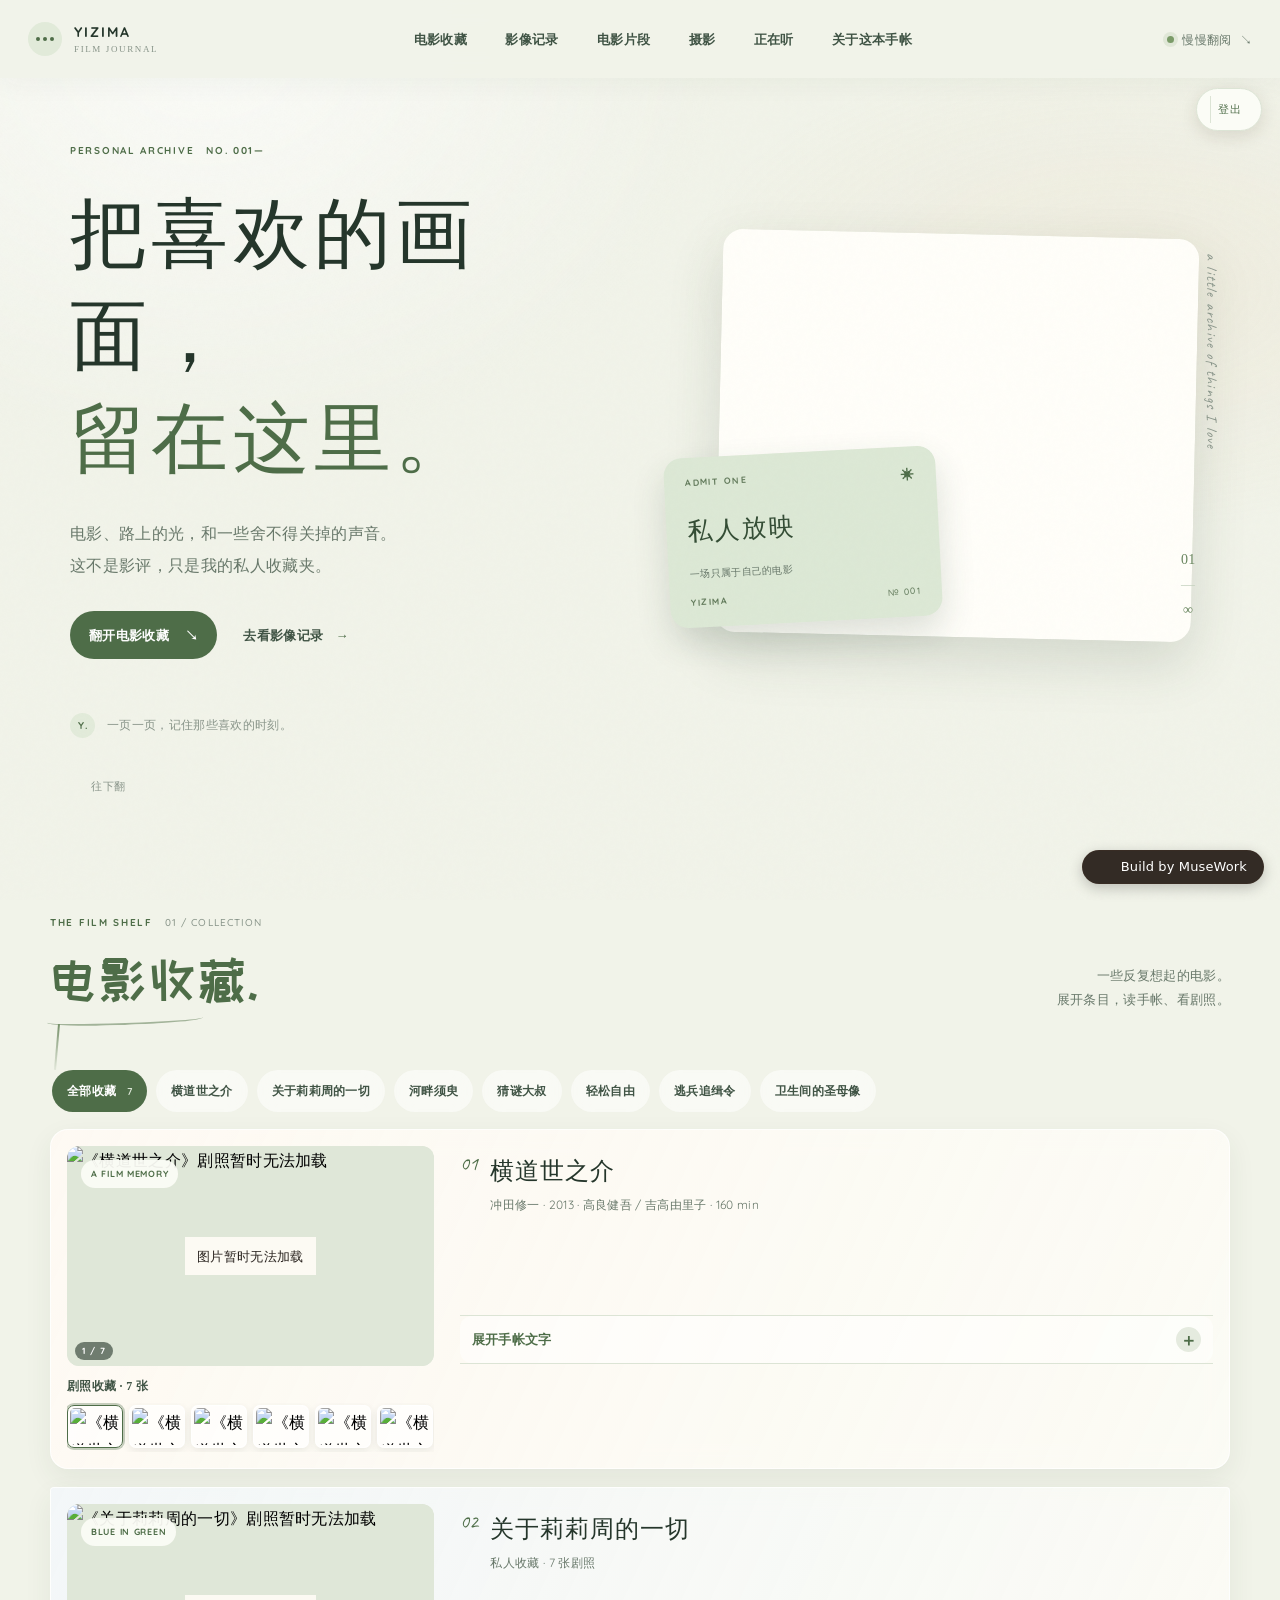
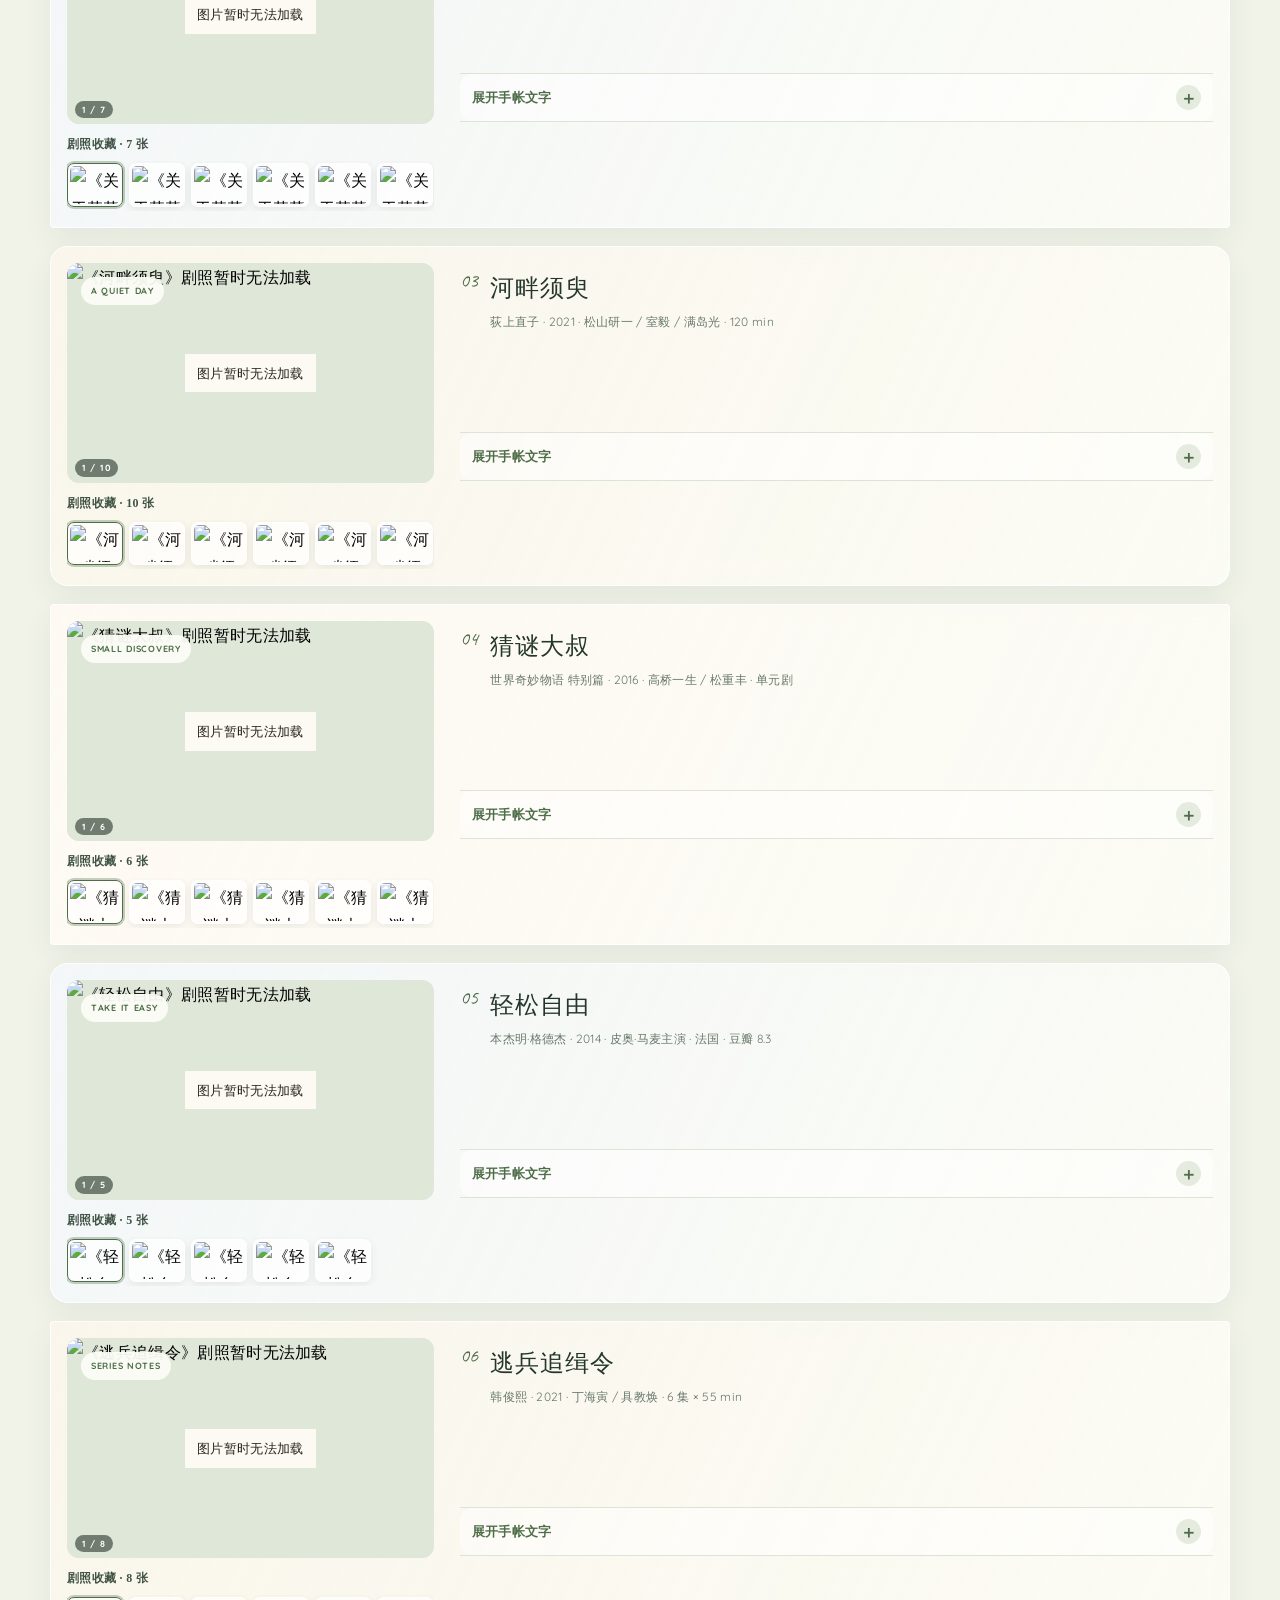
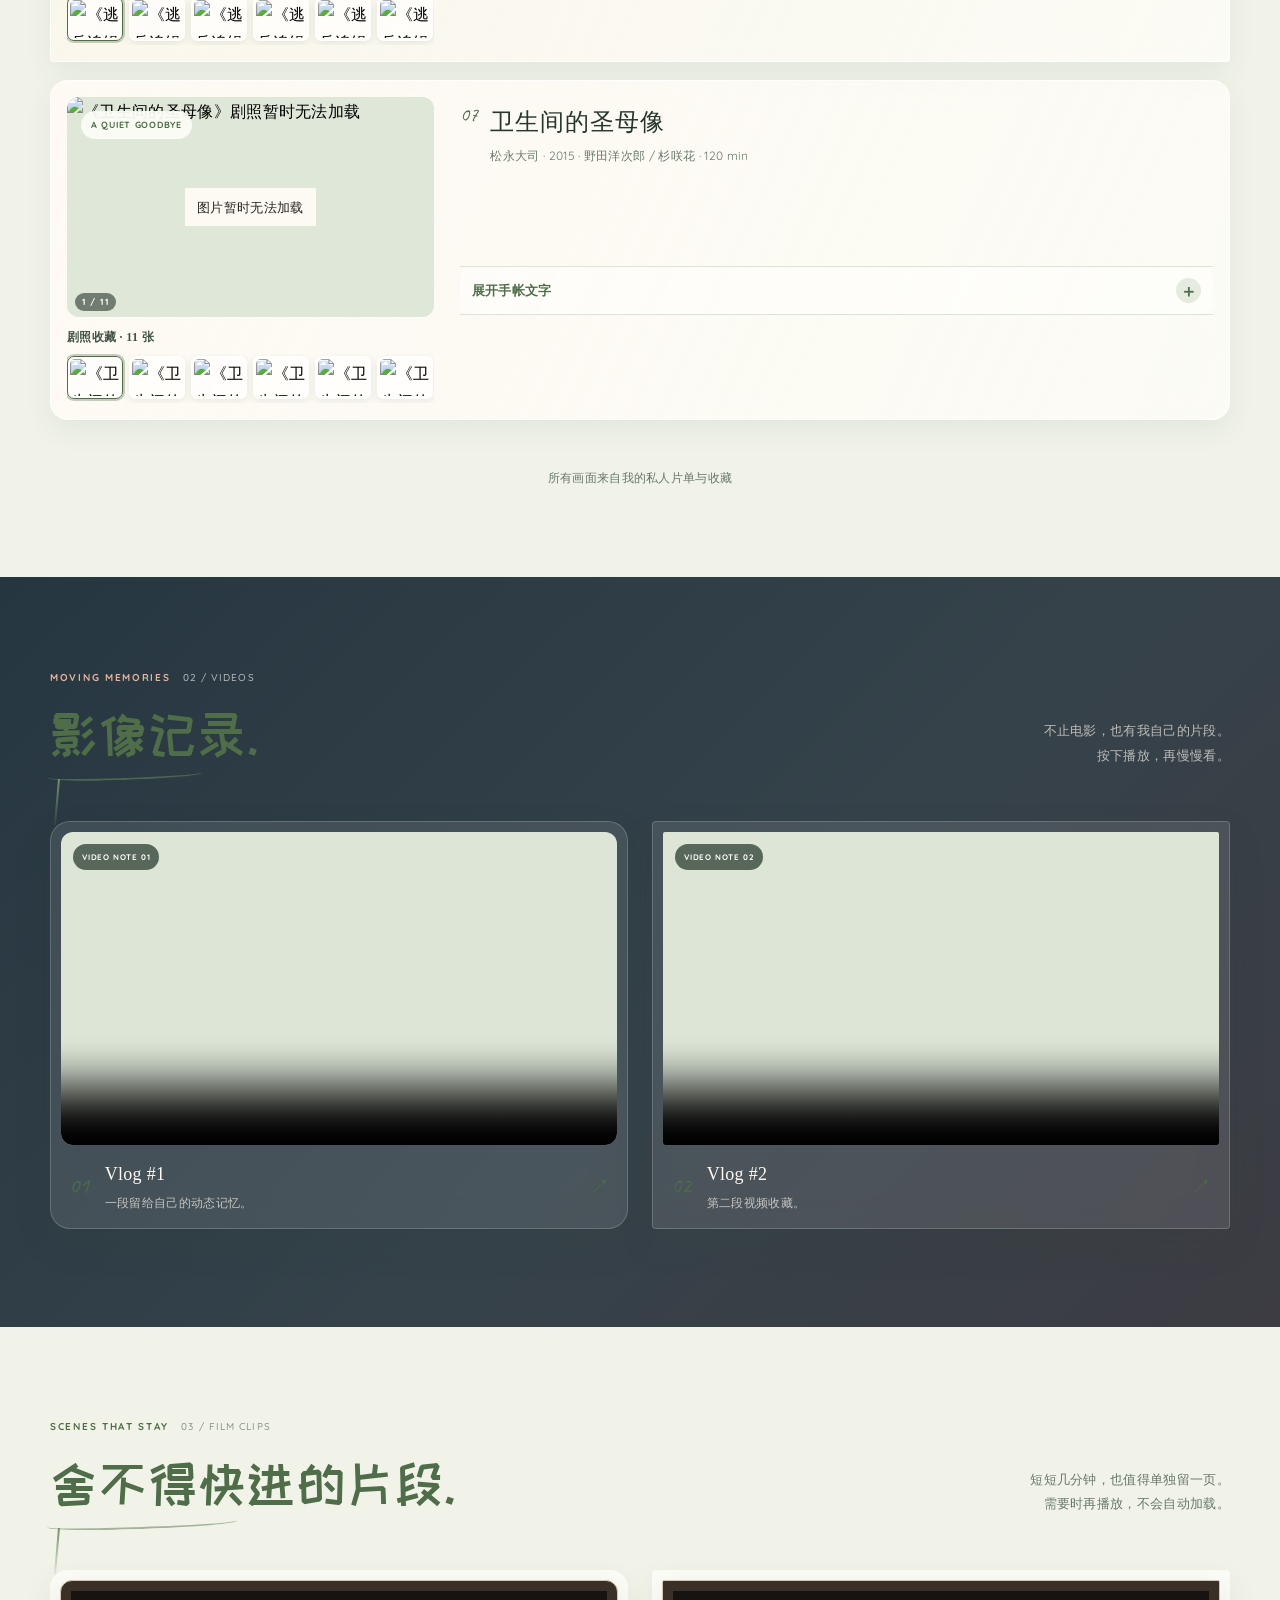
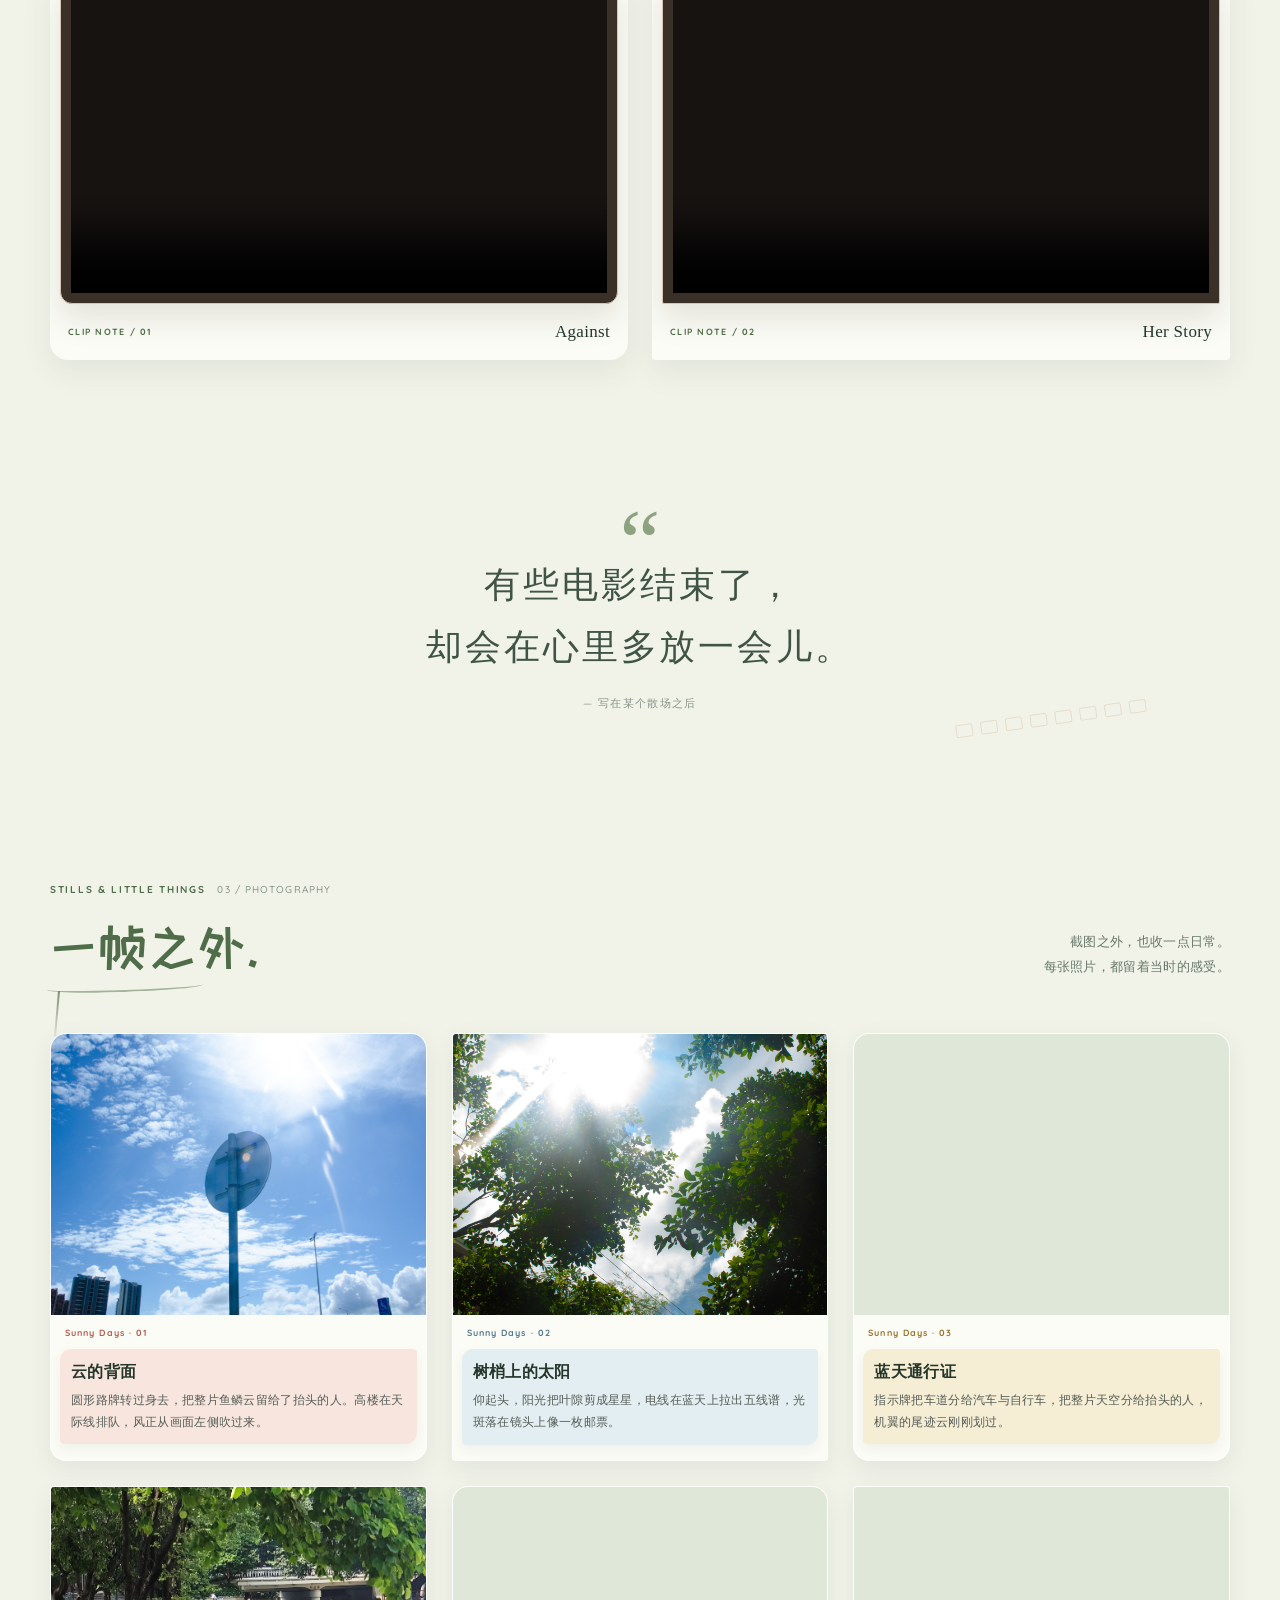
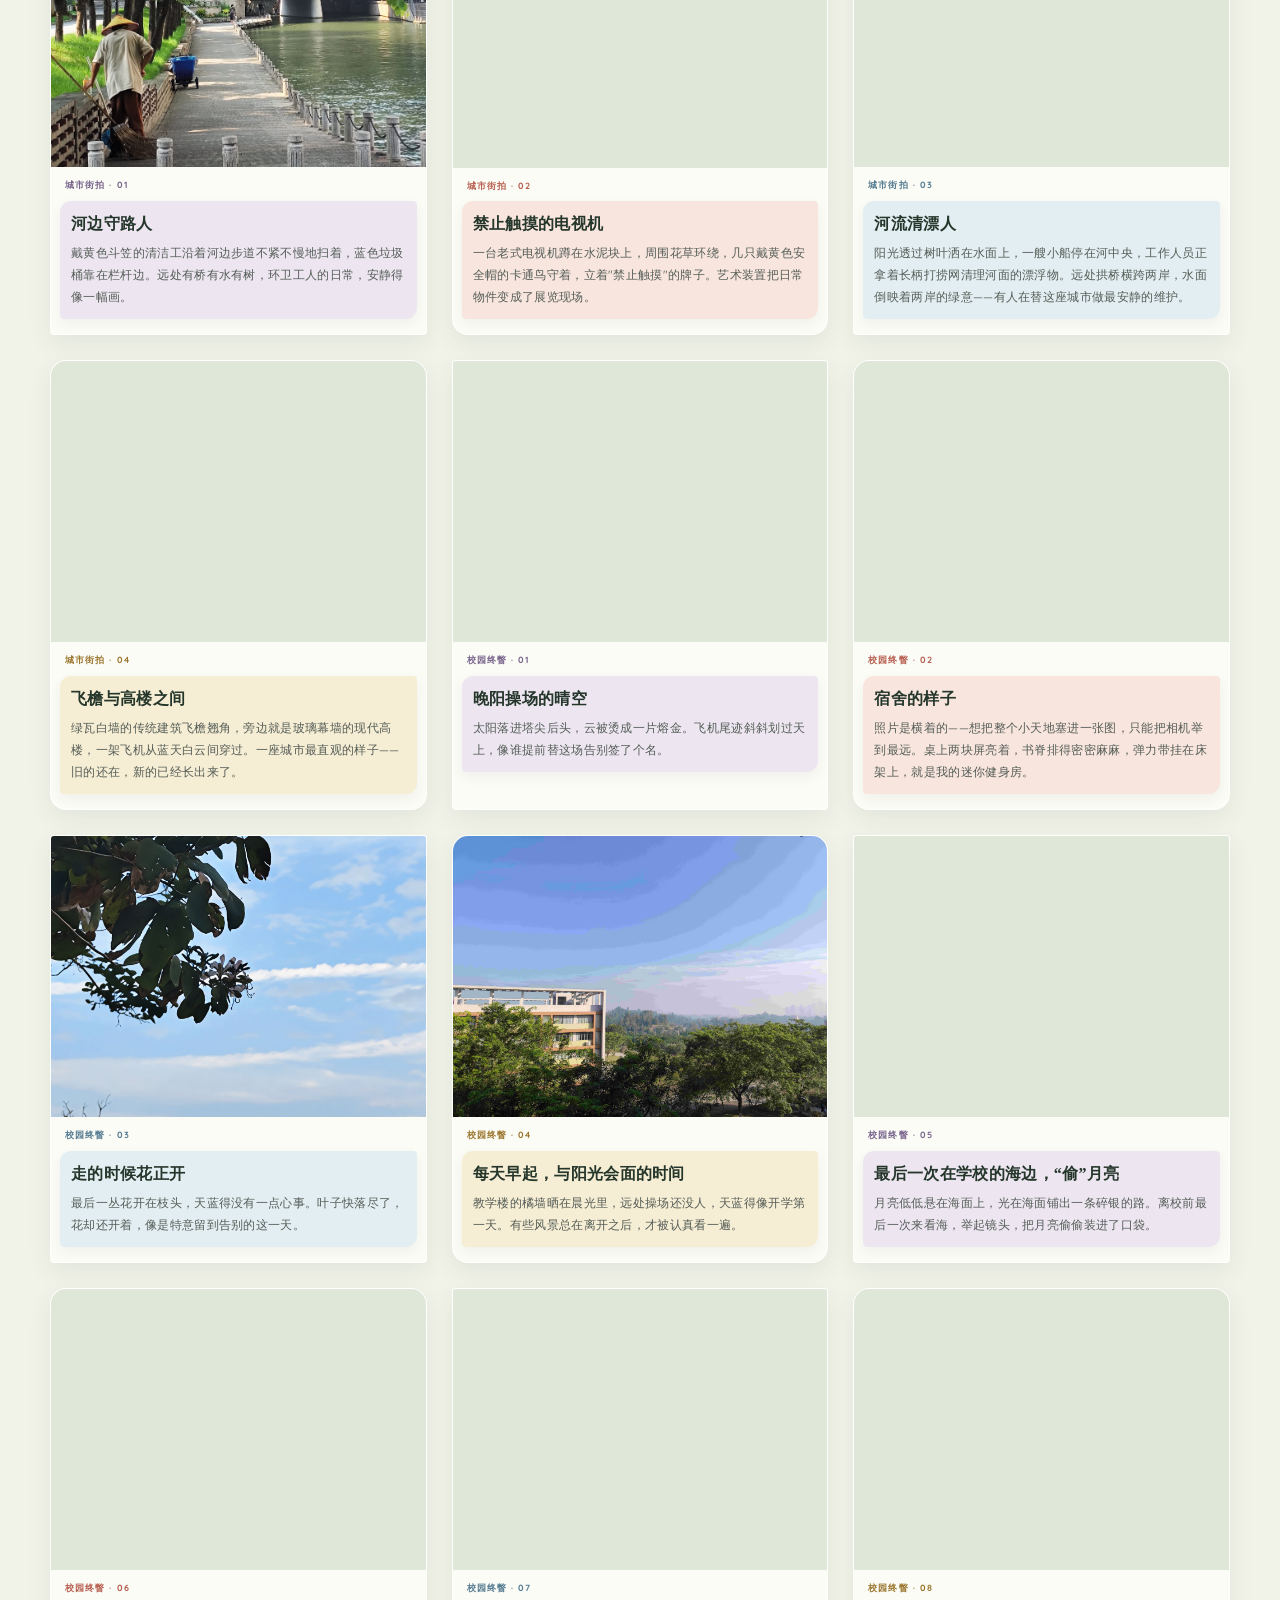
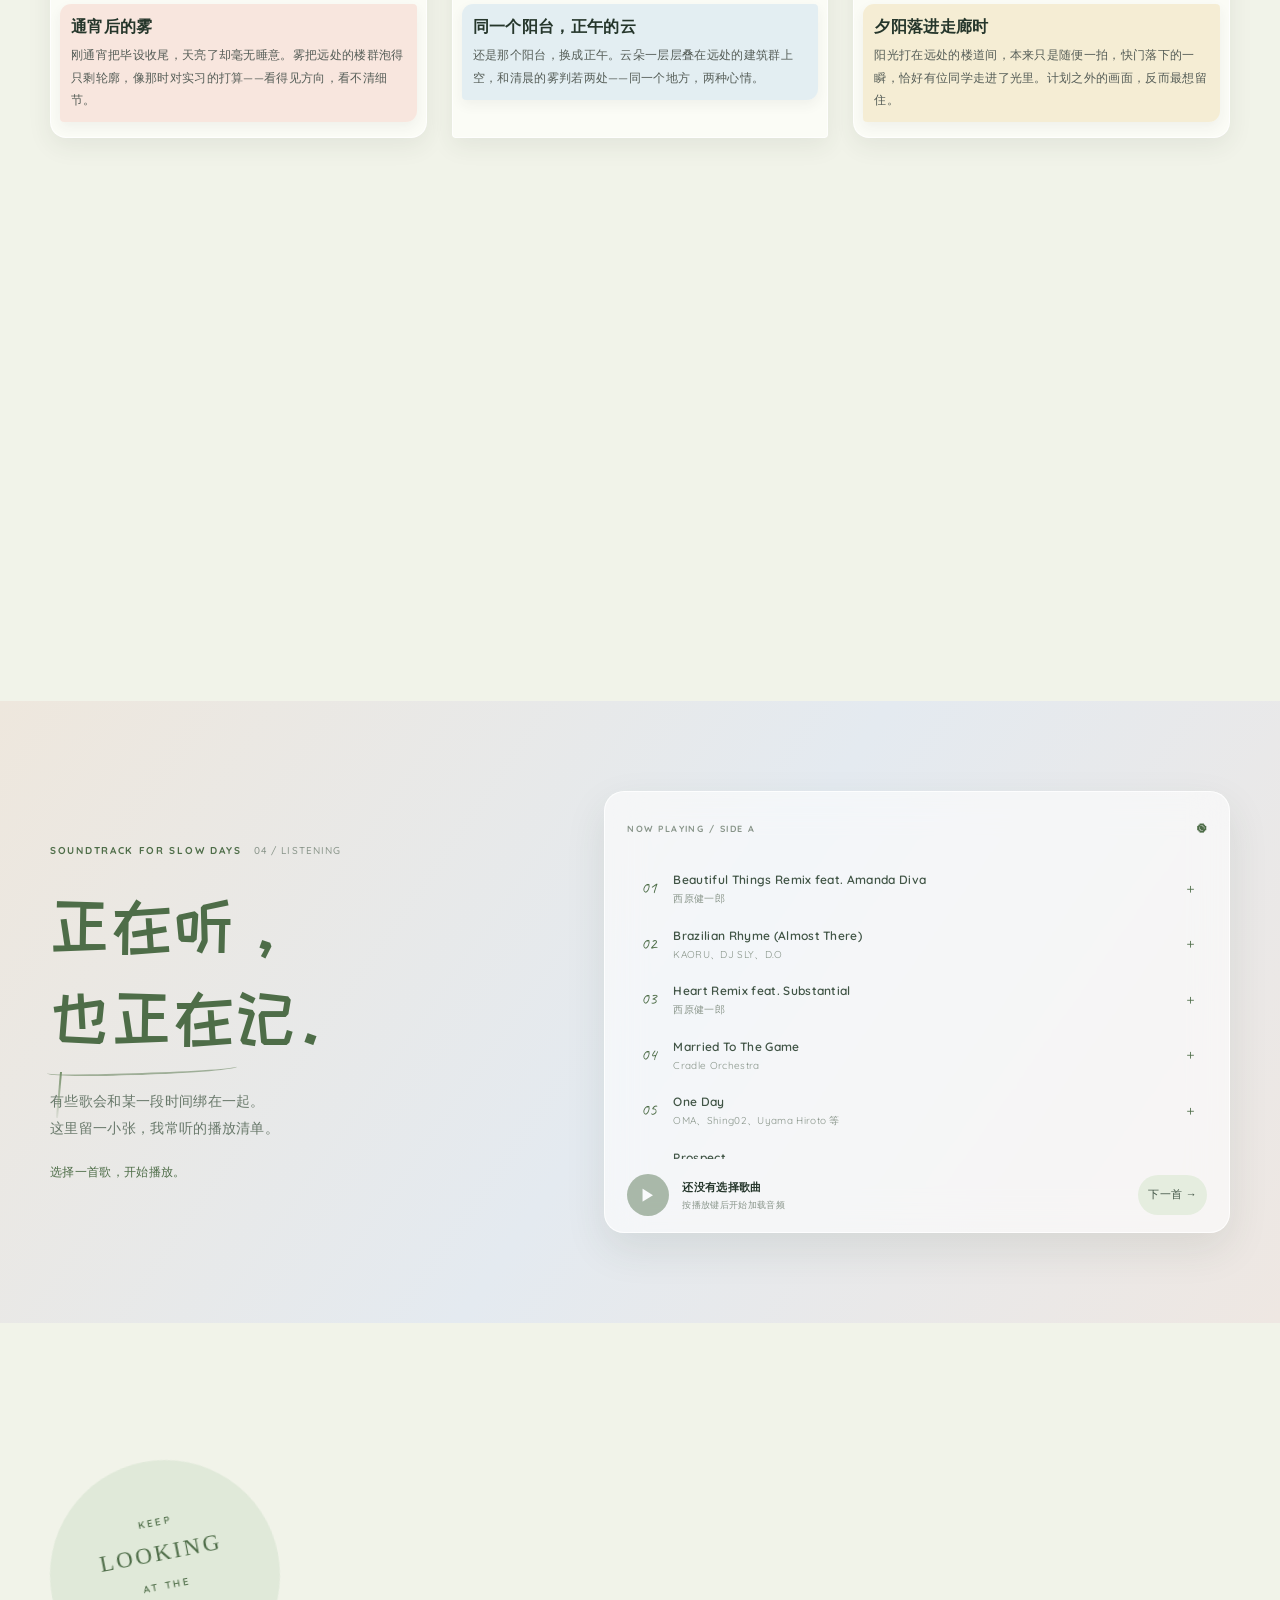
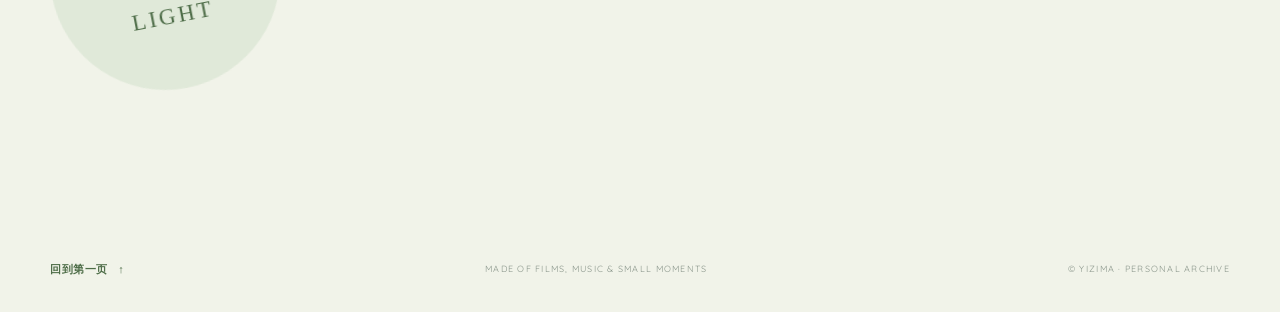
==== index.html @ e3ad80a2 "Keep film cards compact: single cover preview with thumbnail strip switching" ====
<!doctype html>
<html lang="zh-CN">
<head>
  <link rel="icon" href="data:image/svg+xml,%3Csvg xmlns='http://www.w3.org/2000/svg' viewBox='0 0 32 32'%3E%3Crect x='2' y='2' width='28' height='28' rx='8' fill='%23C75C32'/%3E%3Ccircle cx='16' cy='16' r='7' fill='none' stroke='%23FFF8EE' stroke-width='2'/%3E%3Cpath d='M16 5v4M16 23v4M5 16h4M23 16h4' stroke='%23FFF8EE' stroke-width='2'/%3E%3C/svg%3E">
  <meta charset="utf-8">
  <meta name="viewport" content="width=device-width, initial-scale=1">
  <meta name="theme-color" content="#F7F2E9">
  <meta name="description" content="Yizima 的私人电影手帐，收藏电影片段、Vlog、摄影与音乐。">
  <meta property="og:title" content="Yizima 的电影手帐">
  <meta property="og:description" content="把喜欢的画面和声音，慢慢收进一本私人手帐。">
  <meta property="og:type" content="website">
  <title>Yizima 的电影手帐</title>
  <link rel="preconnect" href="https://fonts.googleapis.com">
  <link rel="preconnect" href="https://fonts.gstatic.com" crossorigin>
  <link href="https://fonts.googleapis.com/css2?family=Caveat:wght@500;600;700&family=Quicksand:wght@400;500;600;700&family=ZCOOL+KuaiLe&display=swap" rel="stylesheet">
  <link rel="stylesheet" href="styles.css?v=20261015084500">
  <link rel="stylesheet" href="theme-matcha.css?v=20261015084500">
  <link rel="stylesheet" href="journal-notes.css?v=20261015230000">
  <script src="script.js?v=20261015230000" defer></script>
</head>
<body>
  <a class="skip-link" href="#main">跳到主要内容</a>
  <div class="paper-grain" aria-hidden="true"></div>
  <header class="site-header" id="top">
    <a class="brand" href="#top" aria-label="Yizima 电影手帐首页">
      <span class="brand-mark" aria-hidden="true"><i></i><i></i><i></i></span>
      <span>YIZIMA <small>FILM JOURNAL</small></span>
    </a>
    <nav class="main-nav" aria-label="主要导航">
          <a href="#films">电影收藏</a>
      <a href="#vlogs">影像记录</a>
      <a href="#clips">电影片段</a>
      <a href="#photos">摄影</a>
      <a href="#playlist">正在听</a>
      <a href="#about">关于这本手帐</a>
    </nav>
    <a class="header-note" href="#films"><span class="status-dot"></span> 慢慢翻阅 <span aria-hidden="true">↘</span></a>
  </header>

  <main id="main">
    <section class="hero wrap" aria-labelledby="hero-title">
      <div class="hero-copy">
        <p class="eyebrow"><span>PERSONAL ARCHIVE</span><span class="eyebrow-line"></span><span>NO. 001—</span></p>
        <h1 id="hero-title">把喜欢的画面，<br><em>留在这里。</em></h1>
        <p class="hero-intro">电影、路上的光，和一些舍不得关掉的声音。<br>这不是影评，只是我的私人收藏夹。</p>
        <div class="hero-actions">
          <a class="button button-primary" href="#films">翻开电影收藏 <span aria-hidden="true">↘</span></a>
          <a class="text-link" href="#vlogs">去看影像记录 <span aria-hidden="true">→</span></a>
        </div>
        <div class="hero-footnote"><span class="stamp">Y.</span><span>一页一页，记住那些喜欢的时刻。</span></div>
      </div>
      <div class="hero-art" aria-label="桌面上的电影手帐、胶片与相机">
        <div class="hero-photo"></div>
        <div class="hero-ticket"><span class="ticket-top">ADMIT ONE <b>✳</b></span><strong>私人放映</strong><span>一场只属于自己的电影</span><span class="ticket-rule"></span><span class="ticket-bottom">YIZIMA <b>№ 001</b></span></div>
        <span class="hero-caption">a little archive of things I love</span>
        <span class="hero-index" aria-hidden="true">01<br><i>—</i><br>∞</span>
      </div>
      <a class="scroll-cue" href="#films"><span class="scroll-line"></span><span>往下翻</span></a>
    </section>

    <section class="section wrap" id="films" aria-labelledby="films-title">
      <div class="section-heading">
        <div><p class="section-kicker">THE FILM SHELF <span>01 / COLLECTION</span></p><h2 id="films-title">电影收藏<span class="heading-period">.</span></h2></div>
        <p class="section-aside">一些反复想起的电影。<br>展开条目，读手帐、看剧照。</p>
      </div>
      <div class="filter-row" role="group" aria-label="按电影筛选">
        <button class="filter-chip is-active" type="button" data-filter="all" aria-pressed="true">全部收藏 <span>7</span></button>
        <button class="filter-chip" type="button" data-filter="世之介" aria-pressed="false">横道世之介</button>
        <button class="filter-chip" type="button" data-filter="莉莉周" aria-pressed="false">关于莉莉周的一切</button>
        <button class="filter-chip" type="button" data-filter="河畔须臾" aria-pressed="false">河畔须臾</button>
        <button class="filter-chip" type="button" data-filter="猜谜大叔" aria-pressed="false">猜谜大叔</button>
        <button class="filter-chip" type="button" data-filter="轻松自由" aria-pressed="false">轻松自由</button>
        <button class="filter-chip" type="button" data-filter="逃兵追缉令" aria-pressed="false">逃兵追缉令</button>
        <button class="filter-chip" type="button" data-filter="卫生间的圣母像" aria-pressed="false">卫生间的圣母像</button>
      </div>
      <div class="film-grid" id="film-grid" aria-live="polite"></div>
      <p class="collection-note"><span class="note-rule"></span> 所有画面来自我的私人片单与收藏 <span class="note-rule"></span></p>
    </section>

    <section class="vlog-section" id="vlogs" aria-labelledby="vlogs-title">
      <div class="wrap">
        <div class="section-heading section-heading-light">
          <div><p class="section-kicker">MOVING MEMORIES <span>02 / VIDEOS</span></p><h2 id="vlogs-title">影像记录<span class="heading-period">.</span></h2></div>
          <p class="section-aside">不止电影，也有我自己的片段。<br>按下播放，再慢慢看。</p>
        </div>
        <div class="vlog-grid">
          <article class="vlog-card">
            <div class="vlog-frame"><video controls preload="none" playsinline poster="https://raw.githubusercontent.com/yizima0079-web/gallery-videos/main/%E4%B8%96%E4%B9%8B%E4%BB%8B%20(1).jpg" aria-label="播放 Vlog 第一篇"><source src="https://raw.githubusercontent.com/yizima0079-web/gallery-videos/main/vlog%231.mp4" type="video/mp4">你的浏览器暂不支持播放视频。</video><span class="frame-label">VIDEO NOTE 01</span></div>
            <div class="vlog-caption"><span class="vlog-number">01</span><div><h3>Vlog #1</h3><p>一段留给自己的动态记忆。</p></div><span class="vlog-arrow" aria-hidden="true">↗</span></div>
          </article>
          <article class="vlog-card">
            <div class="vlog-frame"><video controls preload="none" playsinline poster="https://raw.githubusercontent.com/yizima0079-web/gallery-videos/main/%E6%B2%B3%E7%95%94%E9%A1%BB%E8%87%BE%20(1).webp" aria-label="播放 Vlog 第二篇"><source src="https://raw.githubusercontent.com/yizima0079-web/gallery-videos/main/vlog%232.mp4" type="video/mp4">你的浏览器暂不支持播放视频。</video><span class="frame-label">VIDEO NOTE 02</span></div>
            <div class="vlog-caption"><span class="vlog-number">02</span><div><h3>Vlog #2</h3><p>第二段视频收藏。</p></div><span class="vlog-arrow" aria-hidden="true">↗</span></div>
          </article>
        </div>
      </div>
    </section>

    <section class="clip-section wrap" id="clips" aria-labelledby="clips-title">
      <div class="section-heading">
        <div><p class="section-kicker">SCENES THAT STAY <span>03 / FILM CLIPS</span></p><h2 id="clips-title">舍不得快进的片段<span class="heading-period">.</span></h2></div>
        <p class="section-aside">短短几分钟，也值得单独留一页。<br>需要时再播放，不会自动加载。</p>
      </div>
      <div class="clip-grid">
        <article class="clip-card">
          <div class="clip-frame"><video controls preload="none" playsinline poster="https://raw.githubusercontent.com/yizima0079-web/gallery-videos/main/%E5%85%B3%E4%BA%8E%E8%8E%89%E8%8E%89%E5%91%A8%E7%9A%84%E4%B8%80%E5%88%87%20(1).png" aria-label="播放电影片段 Against"><source src="https://raw.githubusercontent.com/yizima0079-web/gallery-videos/main/against.mp4" type="video/mp4">你的浏览器暂不支持播放视频。</video></div>
          <div class="clip-caption"><span>CLIP NOTE / 01</span><h3>Against</h3></div>
        </article>
        <article class="clip-card">
          <div class="clip-frame"><video controls preload="none" playsinline poster="https://raw.githubusercontent.com/yizima0079-web/gallery-videos/main/%E5%85%B3%E4%BA%8E%E8%8E%89%E8%8E%89%E5%91%A8%E7%9A%84%E4%B8%80%E5%88%87%20(3).png" aria-label="播放电影片段 Her Story"><source src="https://raw.githubusercontent.com/yizima0079-web/gallery-videos/main/her%20story.mp4" type="video/mp4">你的浏览器暂不支持播放视频。</video></div>
          <div class="clip-caption"><span>CLIP NOTE / 02</span><h3>Her Story</h3></div>
        </article>
      </div>
    </section>

    <section class="interlude wrap" aria-label="一句电影手帐旁白">
      <span class="interlude-mark" aria-hidden="true">“</span>
      <p>有些电影结束了，<br>却会在心里多放一会儿。</p>
      <span class="interlude-credit">— 写在某个散场之后</span>
      <span class="interlude-film" aria-hidden="true"><i></i><i></i><i></i><i></i><i></i><i></i><i></i><i></i></span>
    </section>

    <section class="section photo-section wrap" id="photos" aria-labelledby="photos-title">
      <div class="section-heading">
        <div><p class="section-kicker">STILLS & LITTLE THINGS <span>03 / PHOTOGRAPHY</span></p><h2 id="photos-title">一帧之外<span class="heading-period">.</span></h2></div>
        <p class="section-aside">截图之外，也收一点日常。<br>每张照片，都留着当时的感受。</p>
      </div>
      <div class="photo-strip" id="photo-strip"></div>
    </section>

    <section class="playlist-section" id="playlist" aria-labelledby="playlist-title">
      <div class="wrap playlist-layout">
        <div class="playlist-copy">
          <p class="section-kicker">SOUNDTRACK FOR SLOW DAYS <span>04 / LISTENING</span></p>
          <h2 id="playlist-title">正在听，<br><em>也正在记。</em></h2>
          <p>有些歌会和某一段时间绑在一起。<br>这里留一小张，我常听的播放清单。</p>
          <p class="audio-status" id="audio-status" role="status" aria-live="polite">选择一首歌，开始播放。</p>
        </div>
        <div class="track-card">
          <div class="track-card-head"><span>NOW PLAYING / SIDE A</span><span class="vinyl-icon" aria-hidden="true">◉</span></div>
          <div class="track-list" id="track-list"></div>
          <audio id="audio-player" preload="none"></audio>
          <div class="player-controls"><button type="button" id="play-toggle" class="play-button" aria-label="播放所选歌曲" disabled><span aria-hidden="true">▶</span></button><div class="player-label"><span id="current-track">还没有选择歌曲</span><small>按播放键后开始加载音频</small></div><button type="button" id="next-track" class="next-button" aria-label="播放下一首">下一首 <span aria-hidden="true">→</span></button></div>
        </div>
      </div>
    </section>

    <section class="section wrap about-section" id="about" aria-labelledby="about-title">
      <div class="about-stamp" aria-hidden="true"><span>KEEP</span><b>LOOKING</b><span>AT THE</span><b>LIGHT</b></div>
      <div class="about-copy"><p class="section-kicker">A NOTE FROM THE OWNER <span>05 / ABOUT</span></p><h2 id="about-title">一本还在继续的<br><em>私人手帐。</em></h2><p>这里收着我看过的电影、喜欢的声音，还有一些想留住的时刻。没有复杂的分类规则，也不需要标准答案——喜欢，就先放进来。</p><p class="about-sign">— Yizima <span>✳</span></p></div>
    </section>
  </main>

  <footer class="site-footer wrap"><a class="back-top" href="#top">回到第一页 <span aria-hidden="true">↑</span></a><p>MADE OF FILMS, MUSIC & SMALL MOMENTS</p><span>© YIZIMA · PERSONAL ARCHIVE</span></footer>

  <dialog class="lightbox" id="lightbox" aria-label="图片浏览">
    <button class="lightbox-close" type="button" aria-label="关闭图片">×</button>
    <button class="lightbox-prev" type="button" aria-label="上一张">←</button>
    <figure><img alt="" id="lightbox-image"><figcaption id="lightbox-caption"></figcaption></figure>
    <button class="lightbox-next" type="button" aria-label="下一张">→</button>
    <span class="lightbox-count" id="lightbox-count"></span>
  </dialog>

  <div id="museUser" aria-label="当前登录用户"><span id="museUserNickname"></span><button id="museLogout" type="button">登出</button></div>
  <a class="muse-badge" href="https://museai.im/home" target="_blank" rel="noopener noreferrer"><img src="assets/images/icon.png" alt="" aria-hidden="true"><span>Build by MuseWork</span></a>
  <script>
    (function(){
      const APP_ID=location.pathname.split('/')[2]||'';
      const userEl=document.getElementById('museUser');
      const nameEl=document.getElementById('museUserNickname');
      const logoutBtn=document.getElementById('museLogout');
      fetch('/app-session/me?app_id='+APP_ID).then(r=>r.ok?r.json():null).then(u=>{
        if(u){nameEl.textContent=u.nickname||(u.email||'').split('@')[0];userEl.style.display='';const badgeText=document.querySelector('.muse-badge span');if(badgeText)badgeText.style.display='none';}
      }).catch(()=>{});
      logoutBtn.addEventListener('click',()=>fetch('/app-session/logout?app_id='+APP_ID,{method:'POST'}).then(()=>location.reload()));
    })();
  </script>
</body>
</html>
---- styles.css ----
@import url('https://fonts.googleapis.com/css2?family=Caveat:wght@500;600;700&family=Quicksand:wght@400;500;600;700&display=swap');
:root{--paper:#f7f2e9;--paper-light:#fffcf6;--paper-white:#fff;--ink:#29231f;--ink-soft:#51453c;--muted:#71655b;--muted-light:#8a7e73;--line:#e5d8c8;--line-dark:#d4c2ac;--rust:#c75c32;--rust-dark:#a84625;--rust-pale:#f2e0d3;--olive:#65634f;--serif:Georgia,'Noto Serif SC','Songti SC',serif;--sans:'Quicksand','PingFang SC','Microsoft YaHei',sans-serif;--shadow:0 18px 50px rgba(62,45,30,.12);--ease:cubic-bezier(.2,.72,.28,1);color-scheme:light}
*{box-sizing:border-box}html{scroll-behavior:smooth;scroll-padding-top:92px}body{margin:0;background:var(--paper);color:var(--ink);font-family:var(--sans);font-size:16px;line-height:1.75;letter-spacing:.02em;-webkit-font-smoothing:antialiased;text-rendering:optimizeLegibility}body::before{content:"";position:fixed;inset:0;z-index:-1;pointer-events:none;background:radial-gradient(ellipse at 16% 5%,rgba(255,255,255,.66),transparent 34%),radial-gradient(ellipse at 88% 32%,rgba(225,193,156,.15),transparent 28%)}a{color:inherit;text-decoration:none}button{font:inherit;letter-spacing:inherit}img,video{max-width:100%;display:block}button,a{-webkit-tap-highlight-color:transparent}button:focus-visible,a:focus-visible{outline:3px solid #a84625;outline-offset:4px}::selection{background:#e8c6a9;color:#29231f}.wrap{width:min(1180px,calc(100% - 56px));margin-inline:auto}.paper-grain{position:fixed;inset:0;z-index:20;pointer-events:none;opacity:.11;background-image:url("data:image/svg+xml,%3Csvg viewBox='0 0 180 180' xmlns='http://www.w3.org/2000/svg'%3E%3Cfilter id='n'%3E%3CfeTurbulence type='fractalNoise' baseFrequency='.92' numOctaves='3' stitchTiles='stitch'/%3E%3C/filter%3E%3Crect width='100%25' height='100%25' filter='url(%23n)' opacity='.16'/%3E%3C/svg%3E");mix-blend-mode:multiply}.skip-link{position:fixed;left:12px;top:12px;z-index:10000;padding:10px 16px;background:#fff;color:var(--ink);border:2px solid var(--rust);transform:translateY(-180%)}.skip-link:focus{transform:none}
.site-header{position:sticky;top:0;z-index:100;min-height:78px;display:flex;align-items:center;justify-content:space-between;gap:24px;padding:0 max(28px,calc((100vw - 1300px)/2));background:rgba(247,242,233,.94);border-bottom:1px solid rgba(212,194,172,.65);backdrop-filter:blur(12px)}.brand{display:inline-flex;align-items:center;gap:12px;font-weight:700;font-size:14px;letter-spacing:.14em;white-space:nowrap}.brand small{display:block;margin-top:-3px;color:var(--muted-light);font-family:var(--serif);font-weight:400;font-size:9px;letter-spacing:.18em}.brand-mark{width:34px;height:34px;display:flex;align-items:center;justify-content:center;gap:3px;border:1px solid var(--rust);border-radius:50%;transform:rotate(-9deg)}.brand-mark i{width:4px;height:4px;border-radius:50%;background:var(--rust)}.main-nav{display:flex;align-items:center;gap:clamp(18px,3vw,42px)}.main-nav a{position:relative;color:var(--ink-soft);font-size:13px;font-weight:600;white-space:nowrap}.main-nav a::after{content:"";position:absolute;left:0;right:100%;bottom:-7px;height:1px;background:var(--rust);transition:right .22s var(--ease)}.main-nav a:hover::after,.main-nav a:focus-visible::after{right:0}.header-note{display:flex;align-items:center;gap:8px;color:var(--muted);font-size:12px;white-space:nowrap}.status-dot{width:7px;height:7px;border-radius:50%;background:#75805e;box-shadow:0 0 0 3px rgba(117,128,94,.13)}
.hero{position:relative;min-height:650px;display:grid;grid-template-columns:1fr 1fr;align-items:center;gap:32px;padding-top:54px;padding-bottom:88px}.hero-copy{position:relative;z-index:2;padding:10px 0 0 3.5%}.eyebrow,.section-kicker{display:flex;align-items:center;gap:12px;margin:0 0 24px;color:var(--rust);font-size:10px;font-weight:700;letter-spacing:.17em}.eyebrow-line{width:36px;height:1px;background:var(--line-dark)}.hero h1,.playlist-copy h2,.about-copy h2{margin:0;font-family:var(--serif);font-weight:500;letter-spacing:.055em;line-height:1.34;font-size:clamp(46px,6vw,78px)}.hero h1 em,.playlist-copy h2 em,.about-copy h2 em{color:var(--rust);font-style:normal}.hero-intro{margin:25px 0 0;color:var(--muted);font-size:16px;line-height:2}.hero-actions{display:flex;align-items:center;gap:26px;flex-wrap:wrap;margin-top:30px}.button{min-height:48px;display:inline-flex;align-items:center;justify-content:center;gap:16px;padding:0 19px;border-radius:3px;font-size:13px;font-weight:700;transition:transform .2s var(--ease),background .2s,color .2s}.button-primary{background:var(--rust);color:#fff}.button-primary:hover{background:var(--rust-dark);transform:translateY(-2px)}.text-link{padding:10px 0;color:var(--ink-soft);font-size:13px;font-weight:600;border-bottom:1px solid var(--line-dark)}.text-link span{margin-left:8px;color:var(--rust)}.hero-footnote{display:flex;align-items:center;gap:12px;margin-top:54px;color:var(--muted-light);font-family:var(--serif);font-size:12px}.stamp{width:25px;height:25px;display:grid;place-items:center;border:1px solid var(--rust);border-radius:50%;color:var(--rust);font-family:var(--sans);font-weight:700;font-size:10px}.hero-art{position:relative;min-height:480px;display:grid;place-items:center}.hero-photo{position:absolute;inset:8% 6% 8% 11%;background:var(--paper-white) url('https://raw.githubusercontent.com/yizima0079-web/gallery-videos/main/%E4%B8%96%E4%B9%8B%E4%BB%8B%20(1).jpg') center/cover no-repeat;box-shadow:var(--shadow);transform:rotate(2.2deg)}.hero-photo::after{content:"";position:absolute;inset:10px;border:1px solid rgba(255,255,255,.72)}.hero-ticket{position:absolute;left:2%;bottom:11%;width:min(272px,65%);min-height:170px;padding:17px 21px;display:flex;flex-direction:column;justify-content:space-between;background:#f5e8d5;border:1px solid #dfc9ad;box-shadow:0 14px 30px rgba(51,37,27,.18);transform:rotate(-5.5deg);clip-path:polygon(0 0,100% 0,100% 44%,97% 50%,100% 56%,100% 100%,0 100%,0 57%,3% 50%,0 43%)}.hero-ticket::before,.hero-ticket::after{content:"";position:absolute;top:0;bottom:0;width:1px;border-left:1px dashed rgba(158,112,75,.55)}.hero-ticket::before{left:12px}.hero-ticket::after{right:12px}.ticket-top,.ticket-bottom{display:flex;justify-content:space-between;color:#896c53;font-size:9px;font-weight:700;letter-spacing:.16em}.ticket-top b{color:var(--rust);font-size:13px}.hero-ticket strong{font-family:var(--serif);font-size:25px;font-weight:500;letter-spacing:.08em}.hero-ticket>span:nth-of-type(2){color:var(--muted);font-size:10px}.ticket-rule{height:1px;margin:2px 0;background:repeating-linear-gradient(90deg,#cdb59b 0 5px,transparent 5px 9px)}.ticket-bottom b{font-weight:500}.hero-caption{position:absolute;right:1%;top:12%;writing-mode:vertical-rl;color:var(--muted-light);font-family:Caveat,var(--serif);font-size:15px;letter-spacing:.08em}.hero-index{position:absolute;right:6%;bottom:11%;color:var(--rust);font-family:var(--serif);font-size:14px;line-height:1.8;text-align:center}.hero-index i{font-style:normal;color:var(--line-dark)}.scroll-cue{position:absolute;left:3.5%;bottom:30px;display:flex;align-items:center;gap:12px;color:var(--muted-light);font-size:11px}.scroll-line{width:44px;height:1px;background:var(--rust)}
.section{padding-top:100px;padding-bottom:100px}.section-heading{display:flex;align-items:flex-end;justify-content:space-between;gap:24px;margin-bottom:32px}.section-kicker{margin-bottom:11px}.section-kicker span{color:var(--muted-light);font-weight:500;letter-spacing:.11em}.section-heading h2{margin:0;font-family:var(--serif);font-size:clamp(34px,4vw,52px);font-weight:500;letter-spacing:.06em;line-height:1.35}.heading-period{color:var(--rust)}.section-aside{margin:0 0 4px;color:var(--muted);font-family:var(--serif);font-size:13px;line-height:1.9;text-align:right}.filter-row{display:flex;gap:9px;overflow:auto;padding:4px 2px 17px;scrollbar-width:thin;scrollbar-color:var(--line-dark) transparent}.filter-chip{min-height:42px;padding:0 15px;flex:none;border:1px solid var(--line);border-radius:999px;background:rgba(255,252,246,.62);color:var(--ink-soft);font-size:12px;font-weight:600;cursor:pointer;transition:background .2s,border-color .2s,color .2s,transform .2s}.filter-chip span{margin-left:7px;color:var(--muted-light);font-size:10px}.filter-chip:hover{border-color:#c99875;transform:translateY(-1px)}.filter-chip.is-active{border-color:var(--rust);background:var(--rust);color:#fff}.filter-chip.is-active span{color:#f7ded0}.film-grid{display:grid;grid-template-columns:repeat(3,minmax(0,1fr));gap:28px 23px}.film-card{min-width:0;transition:transform .25s var(--ease)}.film-card:nth-child(3n+2){transform:translateY(26px)}.film-card:hover,.film-card:focus-within{transform:translateY(-4px)}.film-card:nth-child(3n+2):hover{transform:translateY(22px)}.film-card[hidden]{display:none}.film-image-button{position:relative;width:100%;aspect-ratio:var(--ratio,4/3);padding:0;display:block;overflow:hidden;border:0;background:#e6d9c9;cursor:zoom-in;text-align:left}.film-image-button::before{content:"";position:absolute;inset:9px;z-index:1;border:1px solid rgba(255,255,255,.52);pointer-events:none}.film-image-button img{width:100%;height:100%;object-fit:cover;transition:transform .6s var(--ease),filter .35s}.film-card:hover .film-image-button img{transform:scale(1.035);filter:saturate(1.04)}.film-tag{position:absolute;left:16px;top:16px;z-index:2;padding:5px 9px;background:rgba(247,242,233,.92);color:var(--rust-dark);font-size:9px;font-weight:700;letter-spacing:.12em}.image-open{position:absolute;right:16px;bottom:15px;z-index:2;width:36px;height:36px;display:grid;place-items:center;border:1px solid rgba(255,255,255,.7);border-radius:50%;background:rgba(35,29,24,.28);color:#fff;font-size:16px;opacity:0;transform:translateY(4px);transition:opacity .2s,transform .2s}.film-card:hover .image-open,.film-image-button:focus-visible .image-open{opacity:1;transform:none}.film-meta{display:flex;align-items:flex-start;gap:13px;padding:13px 2px 0}.film-number{flex:none;padding-top:1px;color:var(--rust);font-family:Caveat,cursive;font-size:20px;line-height:1.3}.film-meta h3{margin:0;color:var(--ink);font-family:var(--serif);font-size:17px;font-weight:500;letter-spacing:.04em}.film-meta p{margin:3px 0 0;color:var(--muted);font-size:11px;line-height:1.6}.film-sprocket{display:flex;gap:7px;margin-top:10px;padding-top:8px;border-top:1px dashed var(--line)}.film-sprocket i{width:7px;height:5px;border-radius:1px;background:#ddcdb8}.collection-note{display:flex;align-items:center;justify-content:center;gap:15px;margin:62px 0 0;color:var(--muted-light);font-family:var(--serif);font-size:12px}.note-rule{width:30px;height:1px;background:var(--line-dark)}
.vlog-section{padding:92px 0 98px;background:#332b25;color:#fbf6ed}.section-heading-light .section-kicker{color:#e7a37f}.section-heading-light .section-kicker span,.section-heading-light .section-aside{color:#c7b9aa}.section-heading-light h2{color:#fff8ef}.vlog-grid{display:grid;grid-template-columns:1fr 1fr;gap:24px}.vlog-card{min-width:0}.vlog-frame{position:relative;padding:11px;background:#27211d;border:1px solid rgba(236,209,180,.25);box-shadow:0 15px 35px rgba(0,0,0,.2)}.vlog-frame::before{content:"";position:absolute;inset:4px;z-index:1;border:1px solid rgba(255,245,231,.12);pointer-events:none}.vlog-frame video{width:100%;aspect-ratio:16/9;background:#171311;object-fit:cover}.frame-label{position:absolute;left:20px;top:19px;z-index:2;color:rgba(255,248,239,.86);font-size:8px;font-weight:700;letter-spacing:.18em;pointer-events:none}.vlog-caption{display:flex;align-items:center;gap:15px;padding:16px 4px}.vlog-number{color:#e7a37f;font-family:Caveat,cursive;font-size:23px}.vlog-caption h3{margin:0;color:#fff8ef;font-family:var(--serif);font-size:18px;font-weight:500}.vlog-caption p{margin:2px 0 0;color:#c7b9aa;font-size:12px}.vlog-arrow{margin-left:auto;color:#e7a37f;font-size:19px}
.clip-section{padding-top:91px;padding-bottom:55px}.clip-grid{display:grid;grid-template-columns:1fr 1fr;gap:24px}.clip-card{min-width:0}.clip-frame{padding:10px;background:#3a3027;border:1px solid #d5c4b1;box-shadow:0 14px 32px rgba(62,45,30,.13)}.clip-frame video{width:100%;aspect-ratio:16/9;background:#171311;object-fit:cover}.clip-caption{display:flex;align-items:center;justify-content:space-between;gap:12px;padding:12px 2px}.clip-caption span{color:var(--rust);font-size:9px;font-weight:700;letter-spacing:.14em}.clip-caption h3{margin:0;color:var(--ink-soft);font-family:var(--serif);font-size:17px;font-weight:500}
.interlude{position:relative;min-height:330px;display:flex;flex-direction:column;align-items:center;justify-content:center;padding-block:80px;overflow:hidden;text-align:center}.interlude-mark{height:60px;color:#d5a77d;font-family:Georgia,serif;font-size:92px;line-height:1}.interlude p{position:relative;z-index:1;margin:0;color:var(--ink-soft);font-family:var(--serif);font-size:clamp(23px,3.2vw,36px);line-height:1.7;letter-spacing:.08em}.interlude-credit{margin-top:16px;color:var(--muted-light);font-size:11px;letter-spacing:.12em}.interlude-film{position:absolute;right:7%;bottom:18%;display:flex;gap:8px;transform:rotate(-8deg);opacity:.48}.interlude-film i{width:17px;height:13px;border:1px solid #cfad8b;border-radius:2px}.photo-section{padding-top:38px}.photo-strip{display:grid;grid-template-columns:1.2fr .82fr 1fr 1fr;align-items:center;gap:17px}.photo-item{position:relative;padding:8px 8px 28px;background:#fffdf8;box-shadow:0 9px 22px rgba(60,45,30,.1);transform:rotate(var(--tilt,0deg));transition:transform .3s var(--ease),box-shadow .3s}.photo-item:nth-child(even){--tilt:2deg}.photo-item:nth-child(odd){--tilt:-1.5deg}.photo-item:hover{z-index:2;transform:translateY(-7px) rotate(0);box-shadow:var(--shadow)}.photo-item button{width:100%;padding:0;border:0;background:#e6d9c9;cursor:zoom-in}.photo-item img{width:100%;height:auto;aspect-ratio:var(--ratio,4/3);object-fit:cover}.photo-item span{position:absolute;right:9px;bottom:5px;color:var(--muted-light);font-family:Caveat,cursive;font-size:13px}
.playlist-section{padding:90px 0;background:#e9dfd1}.playlist-layout{display:grid;grid-template-columns:.86fr 1.14fr;align-items:center;gap:7%}.playlist-copy .section-kicker{margin-bottom:20px}.playlist-copy h2{font-size:clamp(42px,5vw,64px)}.playlist-copy>p:not(.section-kicker):not(.audio-status){margin:18px 0 0;color:var(--muted);font-size:14px;line-height:1.95}.audio-status{margin:18px 0 0;color:var(--rust-dark);font-size:12px}.track-card{padding:21px 25px 17px;background:var(--paper-light);border:1px solid #ddcbb5;box-shadow:0 17px 42px rgba(67,47,28,.12)}.track-card-head{display:flex;align-items:center;justify-content:space-between;padding-bottom:14px;border-bottom:1px solid var(--line);color:var(--muted-light);font-size:9px;font-weight:700;letter-spacing:.16em}.vinyl-icon{color:var(--rust);font-size:19px}.track-list{max-height:300px;overflow:auto}.track-row{width:100%;min-height:51px;display:flex;align-items:center;gap:13px;padding:7px 4px;border:0;border-bottom:1px solid #eee6da;background:transparent;text-align:left;cursor:pointer}.track-row:hover,.track-row.is-selected{background:#f7eee3}.track-index{width:23px;flex:none;color:#9b8a79;font-family:Caveat,cursive;font-size:17px;text-align:center}.track-info{min-width:0;flex:1}.track-info strong,.track-info small{display:block;overflow:hidden;text-overflow:ellipsis;white-space:nowrap}.track-info strong{color:var(--ink-soft);font-size:12px;font-weight:600}.track-info small{color:var(--muted-light);font-size:10px}.track-action{color:var(--rust);font-size:13px}.player-controls{display:flex;align-items:center;gap:13px;padding-top:15px}.play-button{width:42px;height:42px;flex:none;border:0;border-radius:50%;background:var(--rust);color:#fff;cursor:pointer;transition:background .2s,transform .2s}.play-button:hover:not(:disabled){background:var(--rust-dark);transform:scale(1.04)}.play-button:disabled{opacity:.45;cursor:not-allowed}.player-label{min-width:0;flex:1}.player-label span,.player-label small{display:block;overflow:hidden;text-overflow:ellipsis;white-space:nowrap}.player-label span{font-size:11px;font-weight:700}.player-label small{color:var(--muted-light);font-size:9px}.next-button{min-height:40px;padding:0 10px;border:1px solid var(--line);background:transparent;color:var(--ink-soft);font-size:11px;cursor:pointer}.next-button:hover{border-color:var(--rust);color:var(--rust)}
.about-section{display:grid;grid-template-columns:.8fr 1.2fr;align-items:center;gap:9%;padding-top:115px;padding-bottom:115px}.about-stamp{width:min(230px,100%);aspect-ratio:1;display:flex;flex-direction:column;align-items:center;justify-content:center;gap:3px;border:1px solid #c78a65;border-radius:50%;color:#a65a36;outline:1px solid #c78a65;outline-offset:8px;transform:rotate(-11deg);font-size:10px;font-weight:600;letter-spacing:.23em}.about-stamp b{font-family:Georgia,serif;font-size:23px;font-weight:400;letter-spacing:.12em}.about-copy h2{font-size:clamp(35px,4.5vw,57px)}.about-copy>p:not(.section-kicker):not(.about-sign){max-width:55ch;margin:20px 0 0;color:var(--muted);font-size:14px;line-height:2}.about-sign{margin:23px 0 0;color:var(--rust);font-family:Caveat,var(--serif);font-size:20px}.about-sign span{margin-left:8px;font-family:var(--sans);font-size:13px}.site-footer{min-height:85px;display:flex;align-items:center;justify-content:space-between;gap:16px;border-top:1px solid var(--line);color:var(--muted-light);font-size:9px;letter-spacing:.14em}.site-footer p{margin:0}.back-top{color:var(--rust-dark);font-size:11px;font-weight:700;letter-spacing:.05em}.back-top span{margin-left:7px}
#museUser{position:fixed;top:88px;right:18px;z-index:9998;align-items:center;gap:8px;padding:7px 13px;background:var(--paper-light);border:1px solid var(--line);border-radius:999px;color:var(--ink-soft);font-size:12px;box-shadow:0 5px 18px rgba(50,35,20,.12)}#museUser button{padding:4px 7px;border:0;border-left:1px solid var(--line);background:transparent;color:var(--rust-dark);font-size:11px;cursor:pointer}.muse-badge{position:fixed;right:16px;bottom:16px;z-index:9999;display:inline-flex;align-items:center;gap:.25rem;padding:.45rem 1rem;border:1px solid var(--muse-badge-border,rgba(80,54,34,.18));border-radius:999px;background:var(--muse-badge-bg,#332b25);color:var(--muse-badge-fg,#fff);font:500 13px/1.2 system-ui;letter-spacing:.01em;text-decoration:none;box-shadow:0 4px 14px rgba(0,0,0,.22);transition:transform .2s ease,filter .2s ease,box-shadow .2s ease}.muse-badge img{width:1.35em;height:1.35em;object-fit:contain;flex-shrink:0}.muse-badge:hover{transform:translateY(-1px);filter:brightness(1.06);box-shadow:0 6px 18px rgba(0,0,0,.3)}
.lightbox{position:fixed;inset:0;z-index:300;width:100%;height:100%;max-width:none;max-height:none;margin:0;padding:48px 82px;border:0;background:rgba(28,23,19,.94);color:#fff;place-items:center}.lightbox[open]{display:grid;grid-template-columns:48px minmax(0,1fr) 48px;gap:20px}.lightbox::backdrop{background:transparent}.lightbox figure{grid-column:2;grid-row:1;max-width:min(100%,1100px);margin:0;text-align:center}.lightbox figure img{max-width:100%;max-height:76vh;margin:auto;object-fit:contain;box-shadow:0 24px 75px rgba(0,0,0,.35)}.lightbox figcaption{padding-top:14px;color:#f4eadd;font-family:var(--serif);font-size:14px}.lightbox-close,.lightbox-prev,.lightbox-next{width:44px;height:44px;border:1px solid rgba(255,255,255,.35);border-radius:50%;background:rgba(255,255,255,.08);color:#fff;cursor:pointer}.lightbox-close{position:absolute;top:20px;right:22px;font-size:24px}.lightbox-prev{grid-column:1;grid-row:1}.lightbox-next{grid-column:3;grid-row:1}.lightbox-count{position:absolute;bottom:20px;left:50%;color:rgba(255,255,255,.65);font-size:11px;transform:translateX(-50%)}
.reveal{opacity:0;transform:translateY(16px);transition:opacity .5s var(--ease),transform .5s var(--ease)}.reveal.is-visible{opacity:1;transform:none}
@media(max-width:1020px){.wrap{width:min(100% - 44px,900px)}.site-header{padding-inline:22px}.header-note{display:none}.hero{min-height:590px;gap:15px}.hero-art{min-height:420px}.film-grid{grid-template-columns:repeat(2,minmax(0,1fr));gap:24px 20px}.film-card:nth-child(3n+2){transform:none}.film-card:nth-child(even){transform:translateY(18px)}.film-card:nth-child(even):hover{transform:translateY(14px)}.photo-strip{grid-template-columns:repeat(4,minmax(0,1fr));gap:12px}.section{padding-block:82px}.playlist-layout{gap:4%}}
@media(max-width:720px){html{scroll-padding-top:110px}.wrap{width:calc(100% - 36px)}.site-header{min-height:104px;display:grid;grid-template-columns:1fr auto;gap:0 14px;padding:10px 18px}.brand{grid-column:1;grid-row:1}.main-nav{grid-column:1/-1;grid-row:2;gap:22px;overflow-x:auto;padding:6px 0 2px;scrollbar-width:none}.main-nav::-webkit-scrollbar{display:none}.main-nav a{font-size:12px}.hero{min-height:auto;grid-template-columns:1fr;gap:10px;padding-top:66px;padding-bottom:75px}.hero-copy{padding:0 2%}.hero h1{font-size:clamp(44px,11vw,64px)}.hero-intro{font-size:15px}.hero-footnote{margin-top:34px}.hero-art{min-height:320px;margin:0 2%}.hero-photo{inset:2% 4% 6% 11%}.hero-ticket{left:1%;bottom:2%;width:min(230px,65%);min-height:145px}.hero-ticket strong{font-size:21px}.hero-caption{right:0;top:9%}.hero-index{right:5%;bottom:5%}.scroll-cue{left:2%;bottom:25px}.section{padding-block:67px}.section-heading{align-items:flex-start;flex-direction:column;gap:10px;margin-bottom:22px}.section-aside{text-align:left}.section-kicker{flex-wrap:wrap;font-size:12px}.section-heading h2{font-size:38px}.filter-row{margin-right:-18px}.filter-chip{min-height:44px}.film-grid{gap:22px 13px}.film-meta{gap:8px;padding-top:10px}.film-meta h3{font-size:15px}.film-meta p{font-size:12px}.film-number{font-size:18px}.film-image-button::before{inset:6px}.film-tag{left:10px;top:10px;font-size:12px}.image-open{right:10px;bottom:10px;width:32px;height:32px;opacity:1;transform:none}.film-sprocket{gap:4px}.collection-note{margin-top:39px;font-size:12px;gap:8px}.note-rule{width:18px}.vlog-section{padding:67px 0 71px}.vlog-grid,.clip-grid{grid-template-columns:1fr;gap:20px}.vlog-caption{padding:12px 3px}.clip-section{padding-top:66px;padding-bottom:28px}.interlude{min-height:285px;padding-block:60px}.interlude-film{right:-1%;bottom:11%;opacity:.3}.photo-section{padding-top:10px}.photo-strip{grid-template-columns:repeat(2,minmax(0,1fr));gap:15px 13px}.photo-item{padding:6px 6px 23px}.photo-item span{right:7px;bottom:2px}.playlist-section{padding:68px 0}.playlist-layout{grid-template-columns:1fr;gap:24px}.playlist-copy h2{font-size:46px}.track-card{padding:17px 16px 14px}.about-section{grid-template-columns:1fr;gap:43px;padding-block:75px}.about-stamp{width:165px;justify-self:center}.about-stamp b{font-size:19px}.about-copy h2{font-size:42px}.site-footer{min-height:104px;flex-wrap:wrap;justify-content:center;align-content:center;gap:8px 18px;text-align:center}.site-footer p{order:3;width:100%}.lightbox{padding:60px 15px 70px}.lightbox[open]{grid-template-columns:38px minmax(0,1fr) 38px;gap:7px}.lightbox-prev,.lightbox-next,.lightbox-close{width:38px;height:38px}.lightbox figure img{max-height:67vh}#museUser{top:112px;right:10px}}
@media(max-width:390px){.wrap{width:calc(100% - 28px)}.main-nav{gap:18px}.main-nav a{font-size:12px}.hero h1{font-size:43px}.film-grid{grid-template-columns:1fr;gap:23px}.film-card:nth-child(even){transform:none}.film-meta h3{font-size:17px}.photo-strip{gap:11px}.track-card{padding-inline:12px}.next-button{padding-inline:7px;font-size:12px}}
@media(prefers-reduced-motion:reduce){*,*::before,*::after{scroll-behavior:auto!important;animation-duration:.01ms!important;animation-iteration-count:1!important;transition-duration:.01ms!important}.reveal{opacity:1;transform:none}}

.film-image-button.image-unavailable{min-height:220px;display:grid;place-items:center;background:#eee2d3}.film-image-button.image-unavailable::after{content:"图片暂时无法加载";position:absolute;z-index:2;padding:8px 12px;background:rgba(255,252,246,.92);color:#29231f;font-size:13px}.video-error{margin:8px 0 0;color:#fff0e6;font-size:13px}.clip-frame .video-error{color:#51453c}.photo-item img{background:#eee2d3}

/* Jasmine matcha refresh: card surfaces replace decorative rules. */
:root{--paper:#f1f3e9;--paper-light:#fbfcf6;--paper-white:#fffef9;--ink:#25362b;--ink-soft:#405445;--muted:#68786a;--muted-light:#89958a;--line:#dce4d5;--line-dark:#c4d1be;--rust:#69865f;--rust-dark:#4e6d48;--rust-pale:#e3ebdc;--olive:#76906a;--shadow:0 18px 48px rgba(45,68,48,.10)}
body{background:var(--paper);color:var(--ink)}
.site-header{background:rgba(241,243,233,.94);border-bottom:0;box-shadow:0 8px 24px rgba(45,68,48,.035)}
.brand-mark{border:0;background:#e1ead9;transform:none}.brand-mark i{background:var(--rust-dark)}
.main-nav a::after{display:none}.main-nav a:hover,.main-nav a:focus-visible{color:var(--rust-dark)}
.status-dot{background:#7b9b68;box-shadow:0 0 0 4px rgba(123,155,104,.14)}
.eyebrow,.section-kicker,.heading-period,.hero h1 em,.playlist-copy h2 em,.about-copy h2 em{color:var(--rust-dark)}
.eyebrow-line,.scroll-line{display:none}
.button{border-radius:999px}.button-primary{background:var(--rust-dark)}.button-primary:hover{background:#3f5e3a}
.text-link{border:0}.text-link span{color:var(--rust-dark)}
.hero-photo{border-radius:20px;transform:rotate(1.3deg);box-shadow:0 22px 54px rgba(45,68,48,.15)}
.hero-photo::after{display:none}
.hero-ticket{clip-path:none;border:0;border-radius:18px;background:#dce8d5;box-shadow:0 16px 34px rgba(45,68,48,.16);transform:rotate(-3deg)}
.hero-ticket::before,.hero-ticket::after,.ticket-rule{display:none}.hero-ticket strong{color:#344d35}.ticket-top,.ticket-bottom{color:#647c5d}.ticket-top b{color:var(--rust-dark)}
.stamp{border:0;background:#e2ebda;color:var(--rust-dark)}
.section{padding-block:88px}.section-aside{color:var(--muted)}
.filter-row{scrollbar-width:none}.filter-row::-webkit-scrollbar{display:none}
.filter-chip{border:0;background:#e5ebdf;color:var(--ink-soft);border-radius:999px}.filter-chip:hover{background:#d8e4d1;border:0}
.filter-chip.is-active{background:var(--rust-dark);color:white}.filter-chip span{color:var(--muted)}.filter-chip.is-active span{color:#e6efe1}
.film-grid{gap:30px 24px}
.film-card{overflow:hidden;padding:0 0 12px;background:var(--paper-light);border-radius:18px;box-shadow:0 10px 28px rgba(45,68,48,.07)}
.film-card:nth-child(even){border-radius:4px}
.film-card:nth-child(3n+2){transform:translateY(18px)}
.film-card:nth-child(3n+2):hover{transform:translateY(14px)}
.film-image-button{border-radius:0;background:#dfe7d8}
.film-card:nth-child(odd) .film-image-button{border-radius:18px 18px 0 0}
.film-card:nth-child(even) .film-image-button{border-radius:4px 4px 0 0}
.film-image-button::before{display:none}
.film-tag{left:14px;top:14px;padding:6px 10px;border-radius:999px;background:rgba(251,252,246,.94);color:var(--rust-dark);letter-spacing:.08em}
.image-open{border:0;background:rgba(37,54,43,.64)}
.film-meta{padding:14px 16px 0}.film-number{color:var(--rust-dark)}.film-meta h3{color:var(--ink)}
.film-sprocket{display:none}.collection-note{margin-top:48px;color:var(--muted)}.note-rule{display:none}
.vlog-section{background:#dfe8d9;color:var(--ink)}
.section-heading-light .section-kicker{color:var(--rust-dark)}.section-heading-light .section-kicker span,.section-heading-light .section-aside{color:var(--muted)}.section-heading-light h2{color:var(--ink)}
.vlog-card{overflow:hidden;padding:10px;background:var(--paper-light);border-radius:20px;box-shadow:0 16px 38px rgba(45,68,48,.10)}
.vlog-card:nth-child(even){border-radius:4px}
.vlog-frame{padding:0;border:0;background:transparent;box-shadow:none}.vlog-frame::before{display:none}.vlog-frame video{border-radius:12px;background:#dce5d6}.vlog-card:nth-child(even) .vlog-frame video{border-radius:2px}
.frame-label{left:12px;top:12px;padding:6px 9px;border-radius:999px;background:rgba(37,54,43,.72);color:white;letter-spacing:.1em}
.vlog-caption{padding:14px 8px 5px}.vlog-number,.vlog-arrow{color:var(--rust-dark)}.vlog-caption h3{color:var(--ink)}.vlog-caption p{color:var(--muted)}
.clip-card{overflow:hidden;padding:10px;background:var(--paper-light);border-radius:18px;box-shadow:0 12px 30px rgba(45,68,48,.08)}.clip-card:nth-child(even){border-radius:4px}
.clip-frame{overflow:hidden;border-radius:12px}.clip-card:nth-child(even) .clip-frame{border-radius:2px}
.clip-caption{padding:13px 8px 4px}.clip-caption>span{color:var(--rust-dark)}.clip-caption h3{color:var(--ink)}
.interlude{border:0}.interlude-mark{color:#8da27f}.interlude-film{opacity:.3}
.photo-item{overflow:hidden;padding:0 0 25px;background:var(--paper-light);border-radius:16px;box-shadow:0 8px 24px rgba(45,68,48,.08)}
.photo-item:nth-child(even){border-radius:3px}.photo-item img{border-radius:0;background:#dfe7d8}.photo-item span{right:12px;bottom:5px;color:var(--muted)}
.playlist-section{background:#e2eadc}.track-card{padding:20px 22px 16px;border:0;border-radius:20px;background:var(--paper-light);box-shadow:0 16px 40px rgba(45,68,48,.10)}
.track-card-head{border:0}.track-row{margin:3px 0;padding:7px 10px;border:0;border-radius:12px}.track-row:nth-child(even){border-radius:3px}.track-row:hover,.track-row.is-selected{background:#e5eddf}
.track-index,.track-action,.vinyl-icon{color:var(--rust-dark)}.play-button{background:var(--rust-dark)}.next-button{border:0;border-radius:999px;background:#e5eddf;color:var(--ink-soft)}
.about-stamp{border:0;outline:0;border-radius:50%;background:#e0e9d9;color:var(--rust-dark)}
.site-footer{border:0}.back-top{color:var(--rust-dark)}
.lightbox{background:rgba(27,43,31,.95)}
.film-image-button.image-unavailable{background:#dfe7d8;border-radius:16px}
@media(max-width:1020px){.film-card:nth-child(3n+2){transform:none}.film-card:nth-child(even){transform:translateY(16px)}.film-card:nth-child(even):hover{transform:translateY(12px)}}
@media(max-width:720px){.section{padding-block:67px}.film-card{padding-bottom:10px}.film-card:nth-child(3n+2){transform:none}.film-card:nth-child(even){transform:translateY(12px)}.film-card:nth-child(even):hover{transform:translateY(8px)}.film-meta{padding:10px 11px 0}.vlog-card,.clip-card{padding:8px}.track-card{padding:17px 14px 14px}.photo-item{padding-bottom:24px}}
@media(max-width:390px){.film-card:nth-child(even){transform:none}}
---- theme-matcha.css ----
/* Matcha theme override */

:root{--paper:#f1f3e9;--paper-light:#fbfcf6;--paper-white:#fffef9;--ink:#25362b;--ink-soft:#405445;--muted:#68786a;--muted-light:#89958a;--line:#dce4d5;--line-dark:#c4d1be;--rust:#69865f;--rust-dark:#4e6d48;--rust-pale:#e3ebdc;--olive:#76906a;--shadow:0 18px 48px rgba(45,68,48,.10)}
body{background:var(--paper);color:var(--ink)}
.site-header{background:rgba(241,243,233,.94);border-bottom:0;box-shadow:0 8px 24px rgba(45,68,48,.035)}
.brand-mark{border:0;background:#e1ead9;transform:none}.brand-mark i{background:var(--rust-dark)}
.main-nav a::after{display:none}.main-nav a:hover,.main-nav a:focus-visible{color:var(--rust-dark)}
.status-dot{background:#7b9b68;box-shadow:0 0 0 4px rgba(123,155,104,.14)}
.eyebrow,.section-kicker,.heading-period,.hero h1 em,.playlist-copy h2 em,.about-copy h2 em{color:var(--rust-dark)}
.eyebrow-line,.scroll-line{display:none}
.button{border-radius:999px}.button-primary{background:var(--rust-dark)}.button-primary:hover{background:#3f5e3a}
.text-link{border:0}.text-link span{color:var(--rust-dark)}
.hero-photo{border-radius:20px;transform:rotate(1.3deg);box-shadow:0 22px 54px rgba(45,68,48,.15)}
.hero-photo::after{display:none}
.hero-ticket{clip-path:none;border:0;border-radius:18px;background:#dce8d5;box-shadow:0 16px 34px rgba(45,68,48,.16);transform:rotate(-3deg)}
.hero-ticket::before,.hero-ticket::after,.ticket-rule{display:none}.hero-ticket strong{color:#344d35}.ticket-top,.ticket-bottom{color:#647c5d}.ticket-top b{color:var(--rust-dark)}
.stamp{border:0;background:#e2ebda;color:var(--rust-dark)}
.section{padding-block:88px}.section-aside{color:var(--muted)}
.filter-row{scrollbar-width:none}.filter-row::-webkit-scrollbar{display:none}
.filter-chip{border:0;background:#e5ebdf;color:var(--ink-soft);border-radius:999px}.filter-chip:hover{background:#d8e4d1;border:0}
.filter-chip.is-active{background:var(--rust-dark);color:white}.filter-chip span{color:var(--muted)}.filter-chip.is-active span{color:#e6efe1}
.film-grid{gap:30px 24px}
.film-card{overflow:hidden;padding:0 0 12px;background:var(--paper-light);border-radius:18px;box-shadow:0 10px 28px rgba(45,68,48,.07)}
.film-card:nth-child(even){border-radius:4px}
.film-card:nth-child(3n+2){transform:translateY(18px)}
.film-card:nth-child(3n+2):hover{transform:translateY(14px)}
.film-image-button{border-radius:0;background:#dfe7d8}
.film-card:nth-child(odd) .film-image-button{border-radius:18px 18px 0 0}
.film-card:nth-child(even) .film-image-button{border-radius:4px 4px 0 0}
.film-image-button::before{display:none}
.film-tag{left:14px;top:14px;padding:6px 10px;border-radius:999px;background:rgba(251,252,246,.94);color:var(--rust-dark);letter-spacing:.08em}
.image-open{border:0;background:rgba(37,54,43,.64)}
.film-meta{padding:14px 16px 0}.film-number{color:var(--rust-dark)}.film-meta h3{color:var(--ink)}
.film-sprocket{display:none}.collection-note{margin-top:48px;color:var(--muted)}.note-rule{display:none}
.vlog-section{background:#dfe8d9;color:var(--ink)}
.section-heading-light .section-kicker{color:var(--rust-dark)}.section-heading-light .section-kicker span,.section-heading-light .section-aside{color:var(--muted)}.section-heading-light h2{color:var(--ink)}
.vlog-card{overflow:hidden;padding:10px;background:var(--paper-light);border-radius:20px;box-shadow:0 16px 38px rgba(45,68,48,.10)}
.vlog-card:nth-child(even){border-radius:4px}
.vlog-frame{padding:0;border:0;background:transparent;box-shadow:none}.vlog-frame::before{display:none}.vlog-frame video{border-radius:12px;background:#dce5d6}.vlog-card:nth-child(even) .vlog-frame video{border-radius:2px}
.frame-label{left:12px;top:12px;padding:6px 9px;border-radius:999px;background:rgba(37,54,43,.72);color:white;letter-spacing:.1em}
.vlog-caption{padding:14px 8px 5px}.vlog-number,.vlog-arrow{color:var(--rust-dark)}.vlog-caption h3{color:var(--ink)}.vlog-caption p{color:var(--muted)}
.clip-card{overflow:hidden;padding:10px;background:var(--paper-light);border-radius:18px;box-shadow:0 12px 30px rgba(45,68,48,.08)}.clip-card:nth-child(even){border-radius:4px}
.clip-frame{overflow:hidden;border-radius:12px}.clip-card:nth-child(even) .clip-frame{border-radius:2px}
.clip-caption{padding:13px 8px 4px}.clip-caption>span{color:var(--rust-dark)}.clip-caption h3{color:var(--ink)}
.interlude{border:0}.interlude-mark{color:#8da27f}.interlude-film{opacity:.3}
.photo-item{overflow:hidden;padding:0 0 25px;background:var(--paper-light);border-radius:16px;box-shadow:0 8px 24px rgba(45,68,48,.08)}
.photo-item:nth-child(even){border-radius:3px}.photo-item img{border-radius:0;background:#dfe7d8}.photo-item span{right:12px;bottom:5px;color:var(--muted)}
.playlist-section{background:#e2eadc}.track-card{padding:20px 22px 16px;border:0;border-radius:20px;background:var(--paper-light);box-shadow:0 16px 40px rgba(45,68,48,.10)}
.track-card-head{border:0}.track-row{margin:3px 0;padding:7px 10px;border:0;border-radius:12px}.track-row:nth-child(even){border-radius:3px}.track-row:hover,.track-row.is-selected{background:#e5eddf}
.track-index,.track-action,.vinyl-icon{color:var(--rust-dark)}.play-button{background:var(--rust-dark)}.next-button{border:0;border-radius:999px;background:#e5eddf;color:var(--ink-soft)}
.about-stamp{border:0;outline:0;border-radius:50%;background:#e0e9d9;color:var(--rust-dark)}
.site-footer{border:0}.back-top{color:var(--rust-dark)}
.lightbox{background:rgba(27,43,31,.95)}
.film-image-button.image-unavailable{background:#dfe7d8;border-radius:16px}
@media(max-width:1020px){.film-card:nth-child(3n+2){transform:none}.film-card:nth-child(even){transform:translateY(16px)}.film-card:nth-child(even):hover{transform:translateY(12px)}}
@media(max-width:720px){.section{padding-block:67px}.film-card{padding-bottom:10px}.film-card:nth-child(3n+2){transform:none}.film-card:nth-child(even){transform:translateY(12px)}.film-card:nth-child(even):hover{transform:translateY(8px)}.film-meta{padding:10px 11px 0}.vlog-card,.clip-card{padding:8px}.track-card{padding:17px 14px 14px}.photo-item{padding-bottom:24px}}
@media(max-width:390px){.film-card:nth-child(even){transform:none}}

/* Handwritten campaign-style headings and a continuous lead-in to each section. */
.section-heading h2,
.playlist-copy h2,
.about-copy h2 {
  position: relative;
  width: fit-content;
  max-width: 100%;
  color: var(--rust-dark);
  font-family: 'ZCOOL KuaiLe', 'KaiTi', 'STKaiti', cursive;
  font-weight: 400;
  letter-spacing: .045em;
  line-height: 1.45;
}
.section-heading h2::after,
.playlist-copy h2::after,
.about-copy h2::after {
  content: '';
  position: absolute;
  left: .16em;
  top: calc(100% + 7px);
  width: 2px;
  height: clamp(22px, 3.6vw, 46px);
  background: linear-gradient(to bottom, var(--olive), rgba(118,144,106,.12));
  transform: rotate(5deg);
  transform-origin: top;
}
.section-heading h2::before,
.playlist-copy h2::before,
.about-copy h2::before {
  content: '';
  position: absolute;
  left: -.05em;
  bottom: -.16em;
  width: min(74%, 190px);
  height: 8px;
  border-bottom: 2px solid rgba(105,134,95,.58);
  border-radius: 50%;
  transform: rotate(-2deg);
}
.section-heading { margin-bottom: 49px; }
.section-heading-light h2 { color: var(--rust-dark); }
.playlist-copy h2 { margin-bottom: 23px; }
.about-copy h2 { margin-bottom: 20px; }
@media (max-width:720px) {
  .section-heading { margin-bottom: 43px; }
  .section-heading h2::after, .playlist-copy h2::after, .about-copy h2::after { height: 24px; }
}
@media (prefers-reduced-motion: reduce) {
  .section-heading h2::after, .playlist-copy h2::after, .about-copy h2::after { transform:none; }
}
---- journal-notes.css ----
.film-grid{grid-template-columns:1fr;gap:18px}
.film-entry{display:grid;grid-template-columns:minmax(230px,32%) minmax(0,1fr);align-items:start;gap:0 26px;padding:16px;overflow:visible;background:var(--paper-light);border-radius:18px;box-shadow:0 10px 28px rgba(45,68,48,.07)}
.film-entry:nth-child(3n+2),.film-entry:nth-child(even){transform:none}
.film-entry:hover,.film-entry:focus-within,.film-entry:nth-child(3n+2):hover,.film-entry:nth-child(even):hover{transform:translateY(-2px)}
.film-entry>.film-media{grid-column:1;grid-row:1 / span 2;min-width:0;align-self:start}
.film-viewer{position:relative;overflow:hidden;border-radius:12px;background:#dfe7d8}
.film-entry>.film-media>.film-viewer>.film-image-button{aspect-ratio:16/9!important;width:100%;overflow:hidden;border-radius:12px!important}
.film-entry>.film-media>.film-viewer>.film-image-button img{width:100%;height:100%;object-fit:cover}
.film-viewer-nav{position:absolute;top:50%;z-index:3;width:26px;height:26px;display:grid;place-items:center;padding:0;border:1px solid rgba(255,255,255,.55);border-radius:50%;background:rgba(37,54,43,.5);color:#fff;font-size:15px;line-height:1;cursor:pointer;opacity:0;pointer-events:none;transform:translateY(-50%);transition:opacity .2s,background .2s}
.film-viewer-prev{left:7px}.film-viewer-next{right:7px}
.film-viewer:hover .film-viewer-nav,.film-viewer:focus-within .film-viewer-nav{opacity:1;pointer-events:auto}
.film-viewer-nav:hover{background:rgba(37,54,43,.72)}
.film-viewer-count{position:absolute;left:8px;bottom:6px;z-index:3;padding:1px 7px;border-radius:999px;background:rgba(37,54,43,.6);color:#fff;font-size:9px;font-weight:700;letter-spacing:.08em}
.film-stills-scroll{display:flex;flex-wrap:nowrap;gap:5px;overflow-x:auto;overscroll-behavior-x:contain;padding:2px 0 4px;scrollbar-width:thin;scrollbar-color:var(--line-dark) transparent}
.film-stills-scroll::-webkit-scrollbar{height:5px}
.film-stills-scroll::-webkit-scrollbar-track{background:transparent}
.film-stills-scroll::-webkit-scrollbar-thumb{background:var(--line-dark);border-radius:99px}
.film-stills-scroll .film-still{flex:0 0 auto;width:56px;padding:2px;border:1px solid rgba(255,255,255,.8);border-radius:7px;background:rgba(255,255,255,.67);box-shadow:0 3px 8px rgba(44,55,47,.09);transform:none}
.film-stills-scroll .film-still:nth-child(n){transform:none}
.film-stills-scroll .film-still:hover{z-index:2;transform:translateY(-2px);box-shadow:0 6px 12px rgba(44,55,47,.16)}
.film-stills-scroll .film-still.is-selected{border-color:var(--rust-dark);box-shadow:0 0 0 2px rgba(78,109,72,.32)}
.film-stills-scroll .film-still img{aspect-ratio:4/3;border-radius:5px}
.film-entry>.film-meta{grid-column:2;grid-row:1;margin:4px 0 12px;padding:0;gap:12px}
.film-entry .film-meta h3{font-size:clamp(18px,2vw,24px)}
.film-entry .film-meta p{font-size:12px}
.film-details{grid-column:2;grid-row:2;min-width:0;border-top:1px solid var(--line);border-bottom:1px solid var(--line)}
.film-expand{display:flex;align-items:center;justify-content:space-between;gap:12px;padding:11px 2px;color:var(--rust-dark);font-size:13px;font-weight:700;cursor:pointer;list-style:none}
.film-expand::-webkit-details-marker{display:none}
.film-expand span{width:25px;height:25px;display:grid;place-items:center;border-radius:50%;background:#e5ebdf;font-size:17px;line-height:1;transition:transform .2s}
.film-details[open] .film-expand span{transform:rotate(45deg)}
.film-detail-body{padding:3px 0 6px}
.film-synopsis,.film-copy-pending{margin:6px 0 14px;color:var(--ink-soft);font-family:var(--serif);font-size:14px;line-height:1.95}
.film-copy-pending{padding:11px 14px;border-left:2px solid var(--line-dark);background:#f2f5ed;color:var(--muted)}
.film-review-notes{display:grid;grid-template-columns:repeat(2,minmax(0,1fr));gap:0 18px}
.film-review-notes p{display:flex;gap:8px;margin:0;padding:9px 0;border-top:1px dashed var(--line);font-size:12px;line-height:1.8}
.film-review-notes strong{flex:none;color:var(--rust-dark);font-weight:700}
.film-review-notes span{color:var(--muted)}
.film-stills-title{margin:10px 0 6px;color:var(--ink-soft);font-family:var(--serif);font-size:12px;font-weight:600}
.film-still{padding:0;overflow:hidden;border:0;border-radius:8px;background:#dfe7d8;cursor:zoom-in}
.film-still img{width:100%;height:auto;aspect-ratio:4/3;object-fit:cover;transition:transform .35s}
.film-still:hover img{transform:scale(1.045)}
.photo-strip{grid-template-columns:repeat(3,minmax(0,1fr));align-items:stretch;gap:25px}
.photo-note-card{overflow:hidden;padding:0 0 15px;background:var(--paper-light);border-radius:16px;box-shadow:0 8px 24px rgba(45,68,48,.08)}
.photo-note-card:nth-child(even){border-radius:4px}
.photo-note-card button{display:block;overflow:hidden}
.photo-note-card img{width:100%;height:auto;aspect-ratio:4/3;object-fit:cover;transition:transform .4s}
.photo-note-card:hover img{transform:scale(1.025)}
.photo-note-card .photo-label{position:static;display:block;margin:10px 14px 2px;color:var(--rust-dark);font-family:var(--sans);font-size:9px;font-weight:700;letter-spacing:.12em}
.photo-caption{padding:0 14px}
.photo-caption h3{margin:0;color:var(--ink);font-family:var(--serif);font-size:16px;font-weight:600;line-height:1.6}
.photo-caption p{margin:5px 0 0;color:var(--muted);font-size:12px;line-height:1.85}
@media(max-width:800px){.film-entry{grid-template-columns:minmax(150px,34%) minmax(0,1fr);gap:0 16px}.film-review-notes{grid-template-columns:1fr}.photo-strip{grid-template-columns:repeat(2,minmax(0,1fr));gap:18px}}
@media(max-width:560px){.film-entry{grid-template-columns:1fr;padding:12px}.film-entry>.film-media{grid-column:1;grid-row:1;position:static}.film-entry>.film-media>.film-image-button{aspect-ratio:16/9!important}.film-entry>.film-meta{grid-column:1;grid-row:2;margin:12px 2px 10px}.film-details{grid-column:1;grid-row:3}.film-synopsis{font-size:13px}.film-review-notes p{font-size:12px}.photo-strip{gap:14px 11px}.photo-note-card{padding-bottom:12px}.photo-note-card .photo-label,.photo-caption{margin-left:0;margin-right:0;padding-left:10px;padding-right:10px}.photo-note-card .photo-label{margin-top:8px;padding-inline:10px}.photo-caption h3{font-size:14px}.photo-caption p{font-size:11px;line-height:1.75}}

/* Layered journal palette: matcha remains the paper, accents rotate by note. */
:root{
  --note-coral:#b75f50;--note-coral-wash:rgba(248,225,216,.78);
  --note-blue:#557b91;--note-blue-wash:rgba(221,235,241,.78);
  --note-ochre:#9b762e;--note-ochre-wash:rgba(244,235,205,.82);
  --note-lilac:#79658d;--note-lilac-wash:rgba(235,226,241,.82);
  --note-teal:#4e8179;--note-teal-wash:rgba(219,237,230,.82);
  --note-rose:#a45f78;--note-rose-wash:rgba(244,226,232,.82);
}

/* Feature surfaces use soft translucency instead of another solid green block. */
.film-entry{
  background:rgba(255,254,249,.76);
  border:1px solid rgba(255,255,255,.76);
  backdrop-filter:blur(12px) saturate(1.08);
  -webkit-backdrop-filter:blur(12px) saturate(1.08);
}
.film-entry:nth-child(3n+1){background:linear-gradient(115deg,rgba(255,250,244,.9),rgba(255,254,249,.72))}
.film-entry:nth-child(3n+2){background:linear-gradient(115deg,rgba(243,247,250,.9),rgba(255,254,249,.72))}
.film-entry:nth-child(3n){background:linear-gradient(115deg,rgba(250,246,235,.92),rgba(255,254,249,.72))}
.film-expand{border-radius:12px;padding-inline:12px;background:rgba(255,255,255,.48)}
.film-details[open] .film-expand{background:rgba(255,255,255,.76)}

/* Review points become overlapping translucent paper slips, each with its own hue. */
.film-review-notes{gap:0 17px;padding:2px 4px 8px}
.film-review-notes p{
  position:relative;z-index:1;display:block;margin:0 0 -3px;padding:11px 13px 12px;
  border:1px solid rgba(255,255,255,.7);border-left:3px solid var(--note-accent);
  border-radius:12px 5px 12px 5px;background:var(--note-wash);
  box-shadow:0 7px 16px rgba(52,57,48,.055);
  backdrop-filter:blur(8px);-webkit-backdrop-filter:blur(8px);
  transform:translateX(var(--slip-x,0)) rotate(var(--slip-rotate,0deg));
  transition:transform .24s ease,box-shadow .24s ease;
}
.film-review-notes p:hover{z-index:3;transform:translateY(-3px) rotate(0);box-shadow:0 12px 23px rgba(52,57,48,.12)}
.film-review-notes p:nth-child(6n+1){--note-accent:var(--note-coral);--note-wash:var(--note-coral-wash);--slip-x:-3px;--slip-rotate:-.35deg}
.film-review-notes p:nth-child(6n+2){--note-accent:var(--note-blue);--note-wash:var(--note-blue-wash);--slip-x:3px;--slip-rotate:.35deg}
.film-review-notes p:nth-child(6n+3){--note-accent:var(--note-ochre);--note-wash:var(--note-ochre-wash);--slip-x:-2px;--slip-rotate:.2deg}
.film-review-notes p:nth-child(6n+4){--note-accent:var(--note-lilac);--note-wash:var(--note-lilac-wash);--slip-x:4px;--slip-rotate:-.25deg}
.film-review-notes p:nth-child(6n+5){--note-accent:var(--note-teal);--note-wash:var(--note-teal-wash);--slip-x:-4px;--slip-rotate:.3deg}
.film-review-notes p:nth-child(6n){--note-accent:var(--note-rose);--note-wash:var(--note-rose-wash);--slip-x:2px;--slip-rotate:-.2deg}
.film-review-notes strong{display:block;margin-bottom:2px;color:var(--note-accent);font-size:11px;letter-spacing:.08em}
.film-review-notes span{color:#4c514d}

/* Stills sit like a small, mixed stack of prints rather than a uniform tile wall. */
.film-stills-scroll{gap:6px}
.film-still{position:relative;padding:4px;border:1px solid rgba(255,255,255,.8);border-radius:10px;background:rgba(255,255,255,.67);box-shadow:0 6px 14px rgba(44,55,47,.09);transition:transform .22s ease,box-shadow .22s ease}
.film-still:nth-child(4n+1){transform:rotate(-1.2deg)}
.film-still:nth-child(4n+2){transform:translateY(3px) rotate(.8deg)}
.film-still:nth-child(4n+3){transform:translateY(-2px) rotate(.5deg)}
.film-still:nth-child(4n){transform:translateY(4px) rotate(-.7deg)}
.film-still:hover{z-index:2;transform:translateY(-4px) rotate(0);box-shadow:0 12px 22px rgba(44,55,47,.17)}
.film-still img{border-radius:6px}

/* Photo captions rotate their paper accents while the photographs stay natural. */
.photo-note-card{position:relative;border:1px solid rgba(255,255,255,.82);transition:transform .28s ease,box-shadow .28s ease}
.photo-note-card:nth-child(4n+1){--photo-accent:var(--note-coral);--photo-wash:var(--note-coral-wash)}
.photo-note-card:nth-child(4n+2){--photo-accent:var(--note-blue);--photo-wash:var(--note-blue-wash)}
.photo-note-card:nth-child(4n+3){--photo-accent:var(--note-ochre);--photo-wash:var(--note-ochre-wash)}
.photo-note-card:nth-child(4n){--photo-accent:var(--note-lilac);--photo-wash:var(--note-lilac-wash)}
.photo-note-card .photo-label{color:var(--photo-accent)}
.photo-caption{position:relative;margin:8px 9px 0;padding:10px 11px 11px;border-radius:11px 4px 11px 4px;background:var(--photo-wash);box-shadow:0 5px 13px rgba(52,57,48,.06)}
.photo-caption h3{color:var(--ink)}
.photo-caption p{color:#555d57}
.photo-note-card:hover{transform:translateY(-5px) rotate(0);box-shadow:0 18px 34px rgba(45,68,48,.14)}

/* Color variety is section-specific; only selected controls get glass treatment. */
.vlog-section{background:linear-gradient(135deg,#263640,#35424a 55%,#3d3c43);color:#f8f5ef}
.section-heading-light .section-kicker{color:#e6b49a}
.section-heading-light .section-kicker span,.section-heading-light .section-aside{color:rgba(245,241,233,.7)}
.vlog-card{background:rgba(255,255,255,.1);border:1px solid rgba(255,255,255,.18);backdrop-filter:blur(14px);-webkit-backdrop-filter:blur(14px)}
.vlog-caption h3{color:#fffaf3}.vlog-caption p{color:rgba(245,241,233,.72)}
.playlist-section{background:linear-gradient(125deg,#eee7dd,#e4eaf0 52%,#eee7e2)}
.track-card{background:rgba(255,255,255,.58);border:1px solid rgba(255,255,255,.8);backdrop-filter:blur(18px) saturate(1.12);-webkit-backdrop-filter:blur(18px) saturate(1.12)}
.track-row:hover,.track-row.is-selected{background:rgba(255,255,255,.74)}
.filter-chip{background:rgba(255,255,255,.54);backdrop-filter:blur(10px);-webkit-backdrop-filter:blur(10px)}
.filter-chip.is-active{background:var(--rust-dark);backdrop-filter:none}
@media(max-width:800px){.film-review-notes{gap:0;padding-inline:2px}.film-review-notes p{margin-bottom:-2px}.film-stills-scroll{gap:5px}}
@media(prefers-reduced-motion:reduce){.film-review-notes p,.film-still,.photo-note-card{transition:none}}
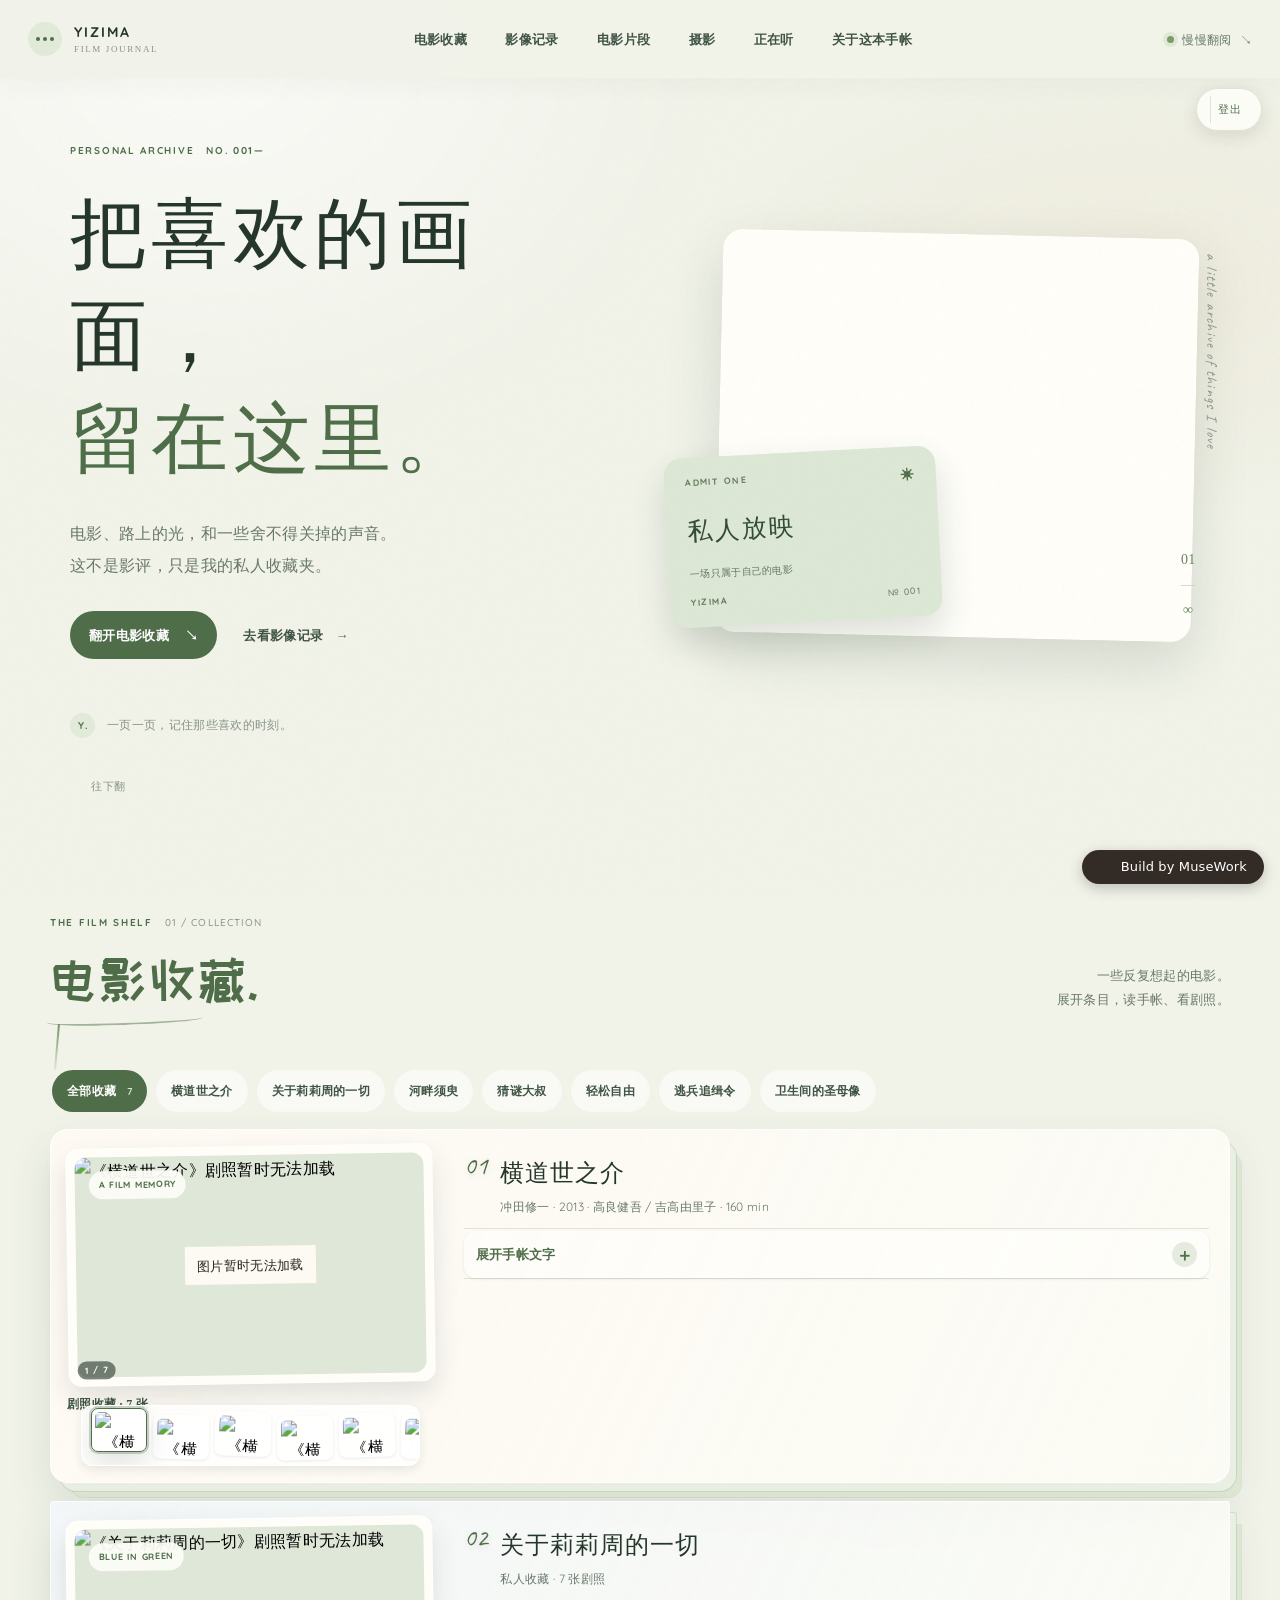
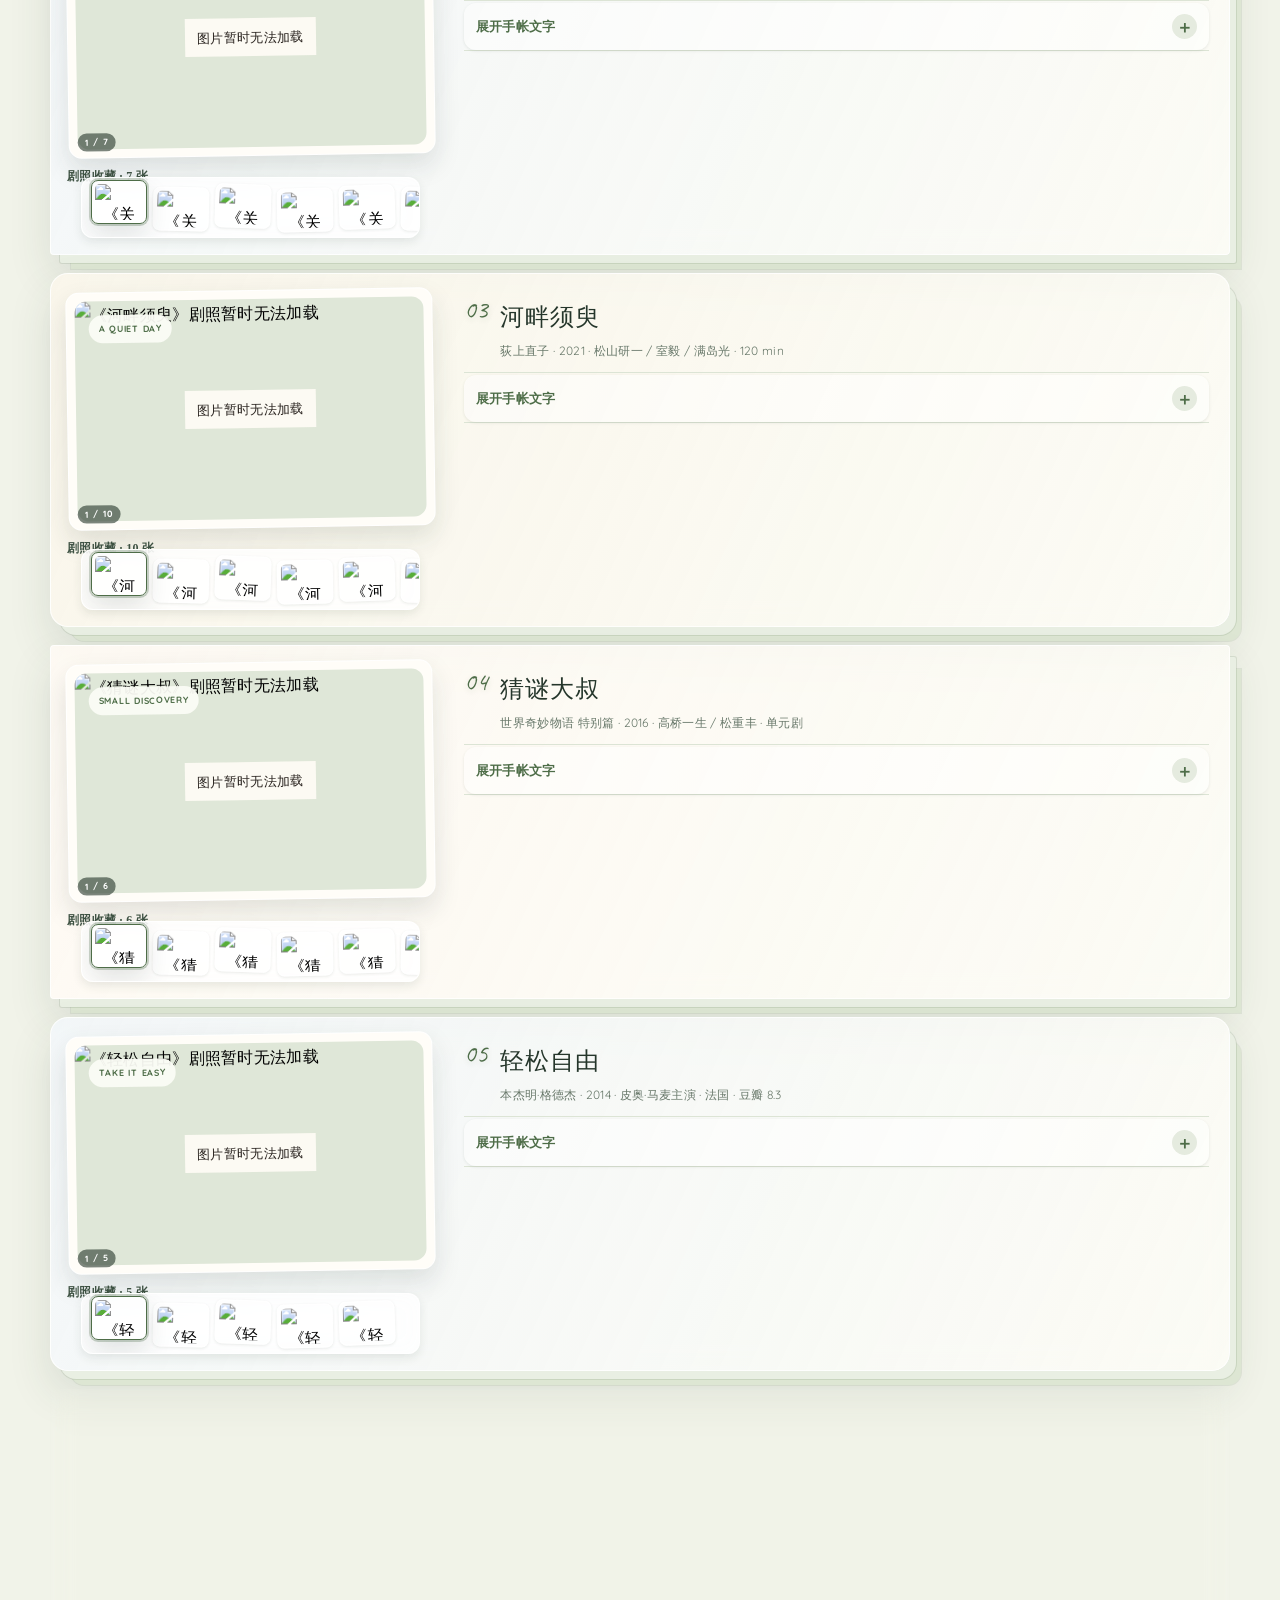
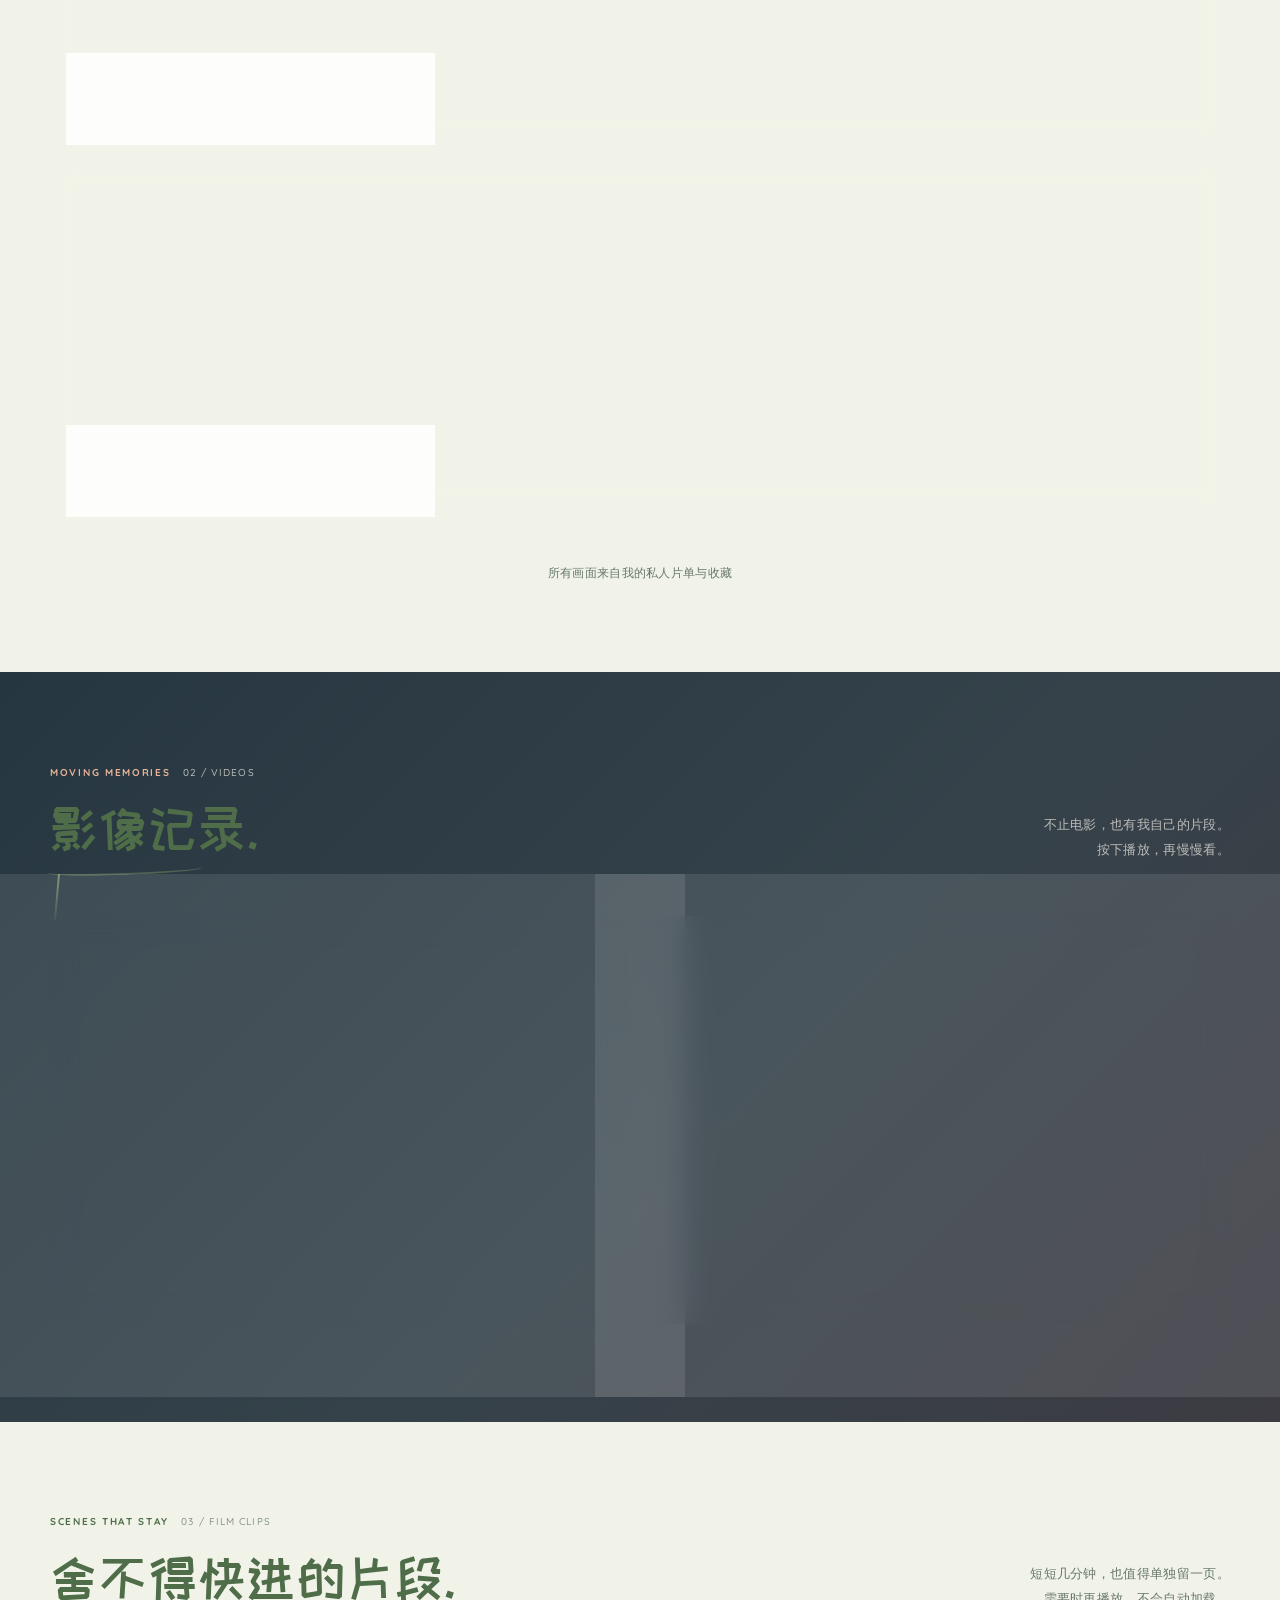
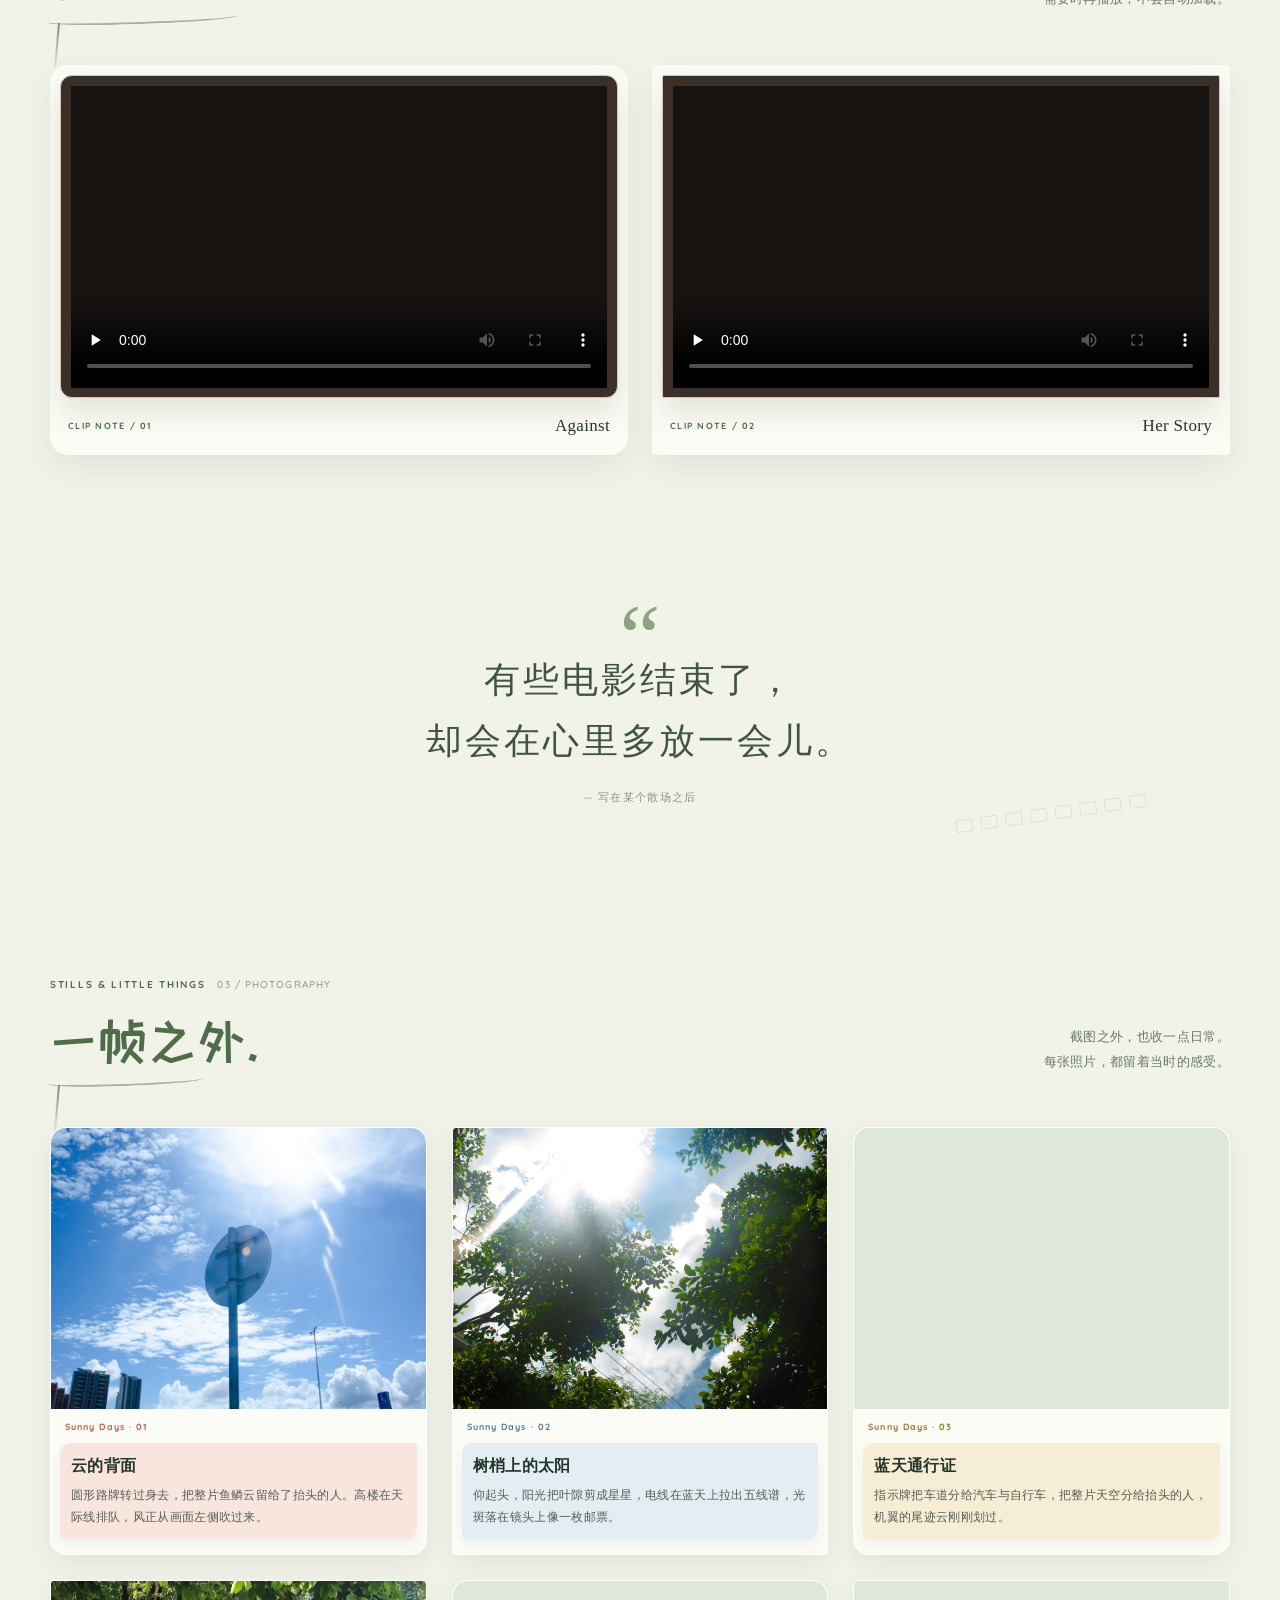
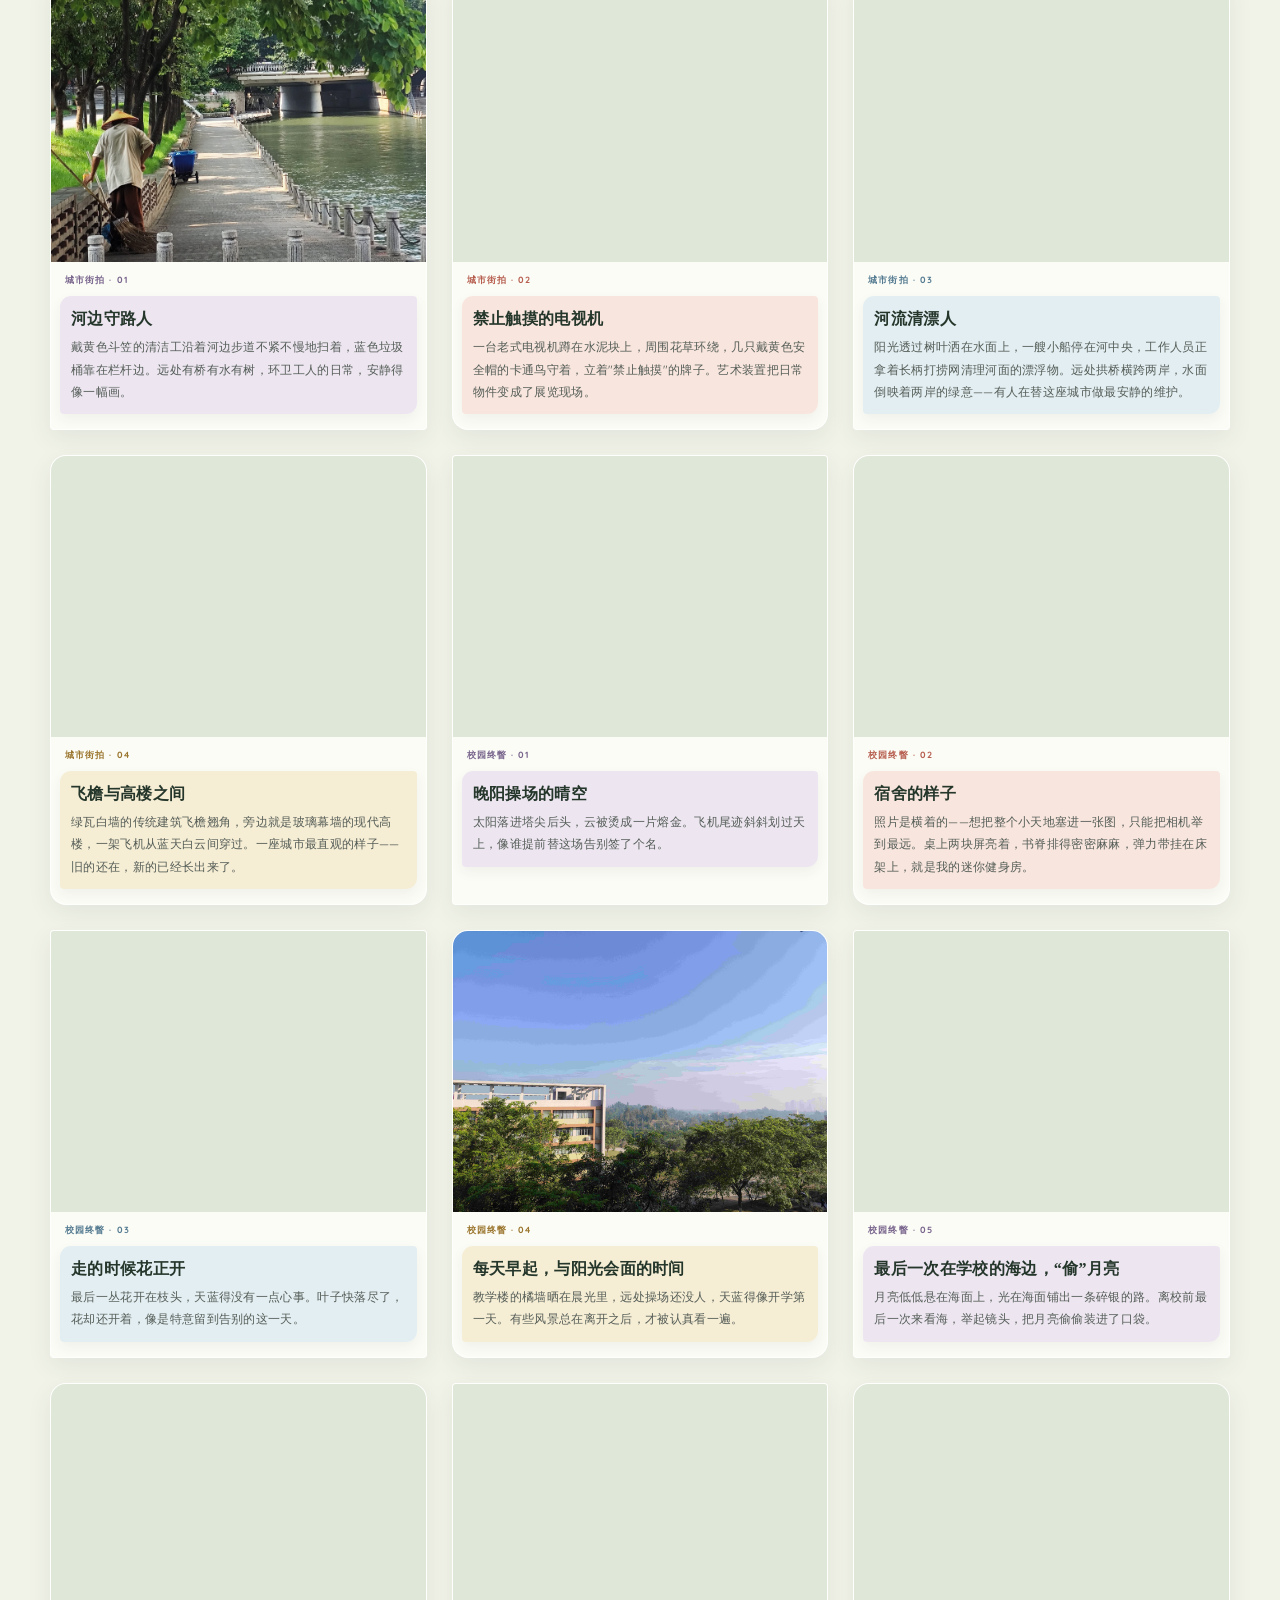
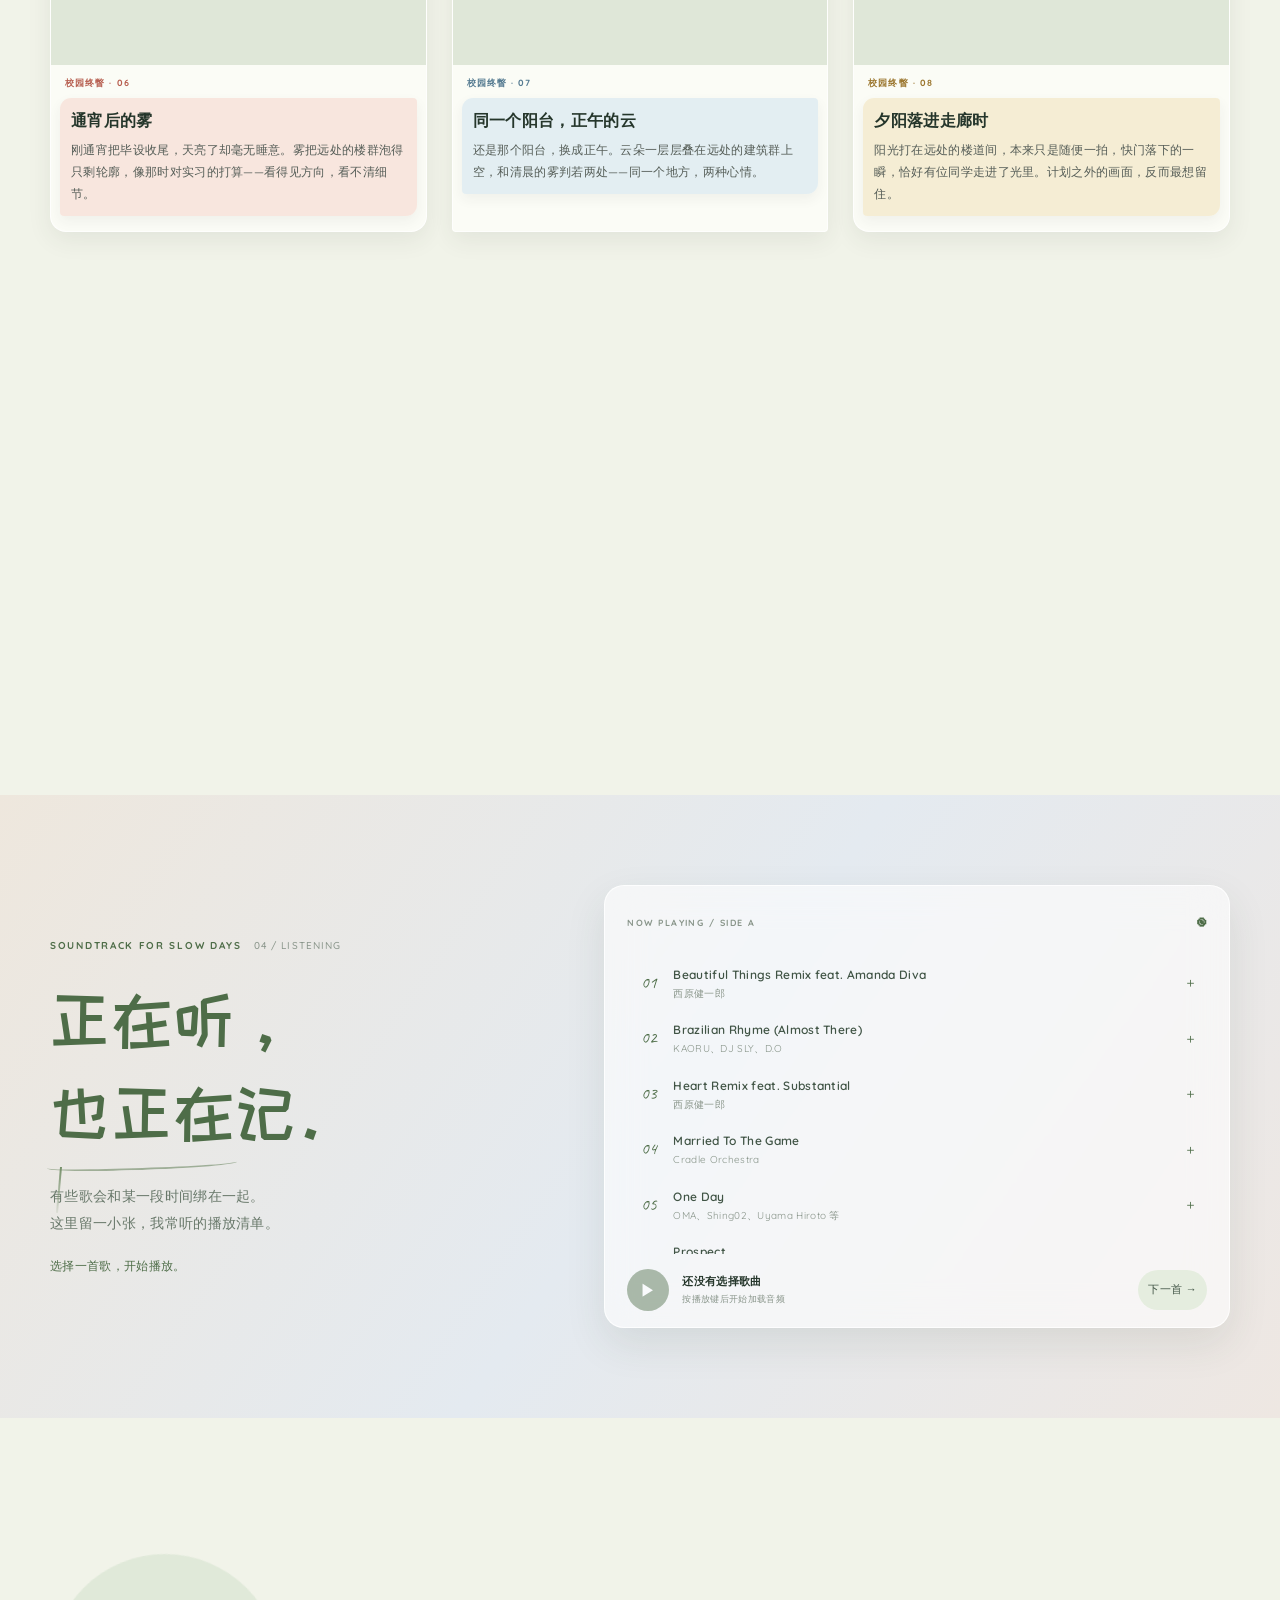
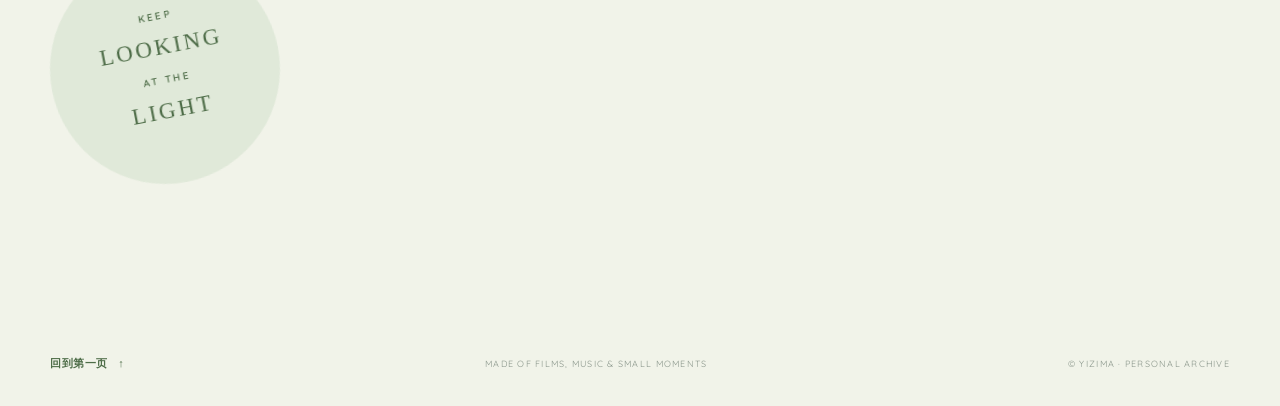
==== commit 6a97cc7b: "Layered paper depth for film cards, fix text column gap, keyboard cover switching" ====
--- a/index.html
+++ b/index.html
@@ -15,8 +15,8 @@
   <link href="https://fonts.googleapis.com/css2?family=Caveat:wght@500;600;700&family=Quicksand:wght@400;500;600;700&family=ZCOOL+KuaiLe&display=swap" rel="stylesheet">
   <link rel="stylesheet" href="styles.css?v=20261015084500">
   <link rel="stylesheet" href="theme-matcha.css?v=20261015084500">
-  <link rel="stylesheet" href="journal-notes.css?v=20261015230000">
-  <script src="script.js?v=20261015230000" defer></script>
+  <link rel="stylesheet" href="journal-notes.css?v=20261016010000">
+  <script src="script.js?v=20261016010000" defer></script>
 </head>
 <body>
   <a class="skip-link" href="#main">跳到主要内容</a>
--- a/journal-notes.css
+++ b/journal-notes.css
@@ -2,7 +2,8 @@
 .film-entry{display:grid;grid-template-columns:minmax(230px,32%) minmax(0,1fr);align-items:start;gap:0 26px;padding:16px;overflow:visible;background:var(--paper-light);border-radius:18px;box-shadow:0 10px 28px rgba(45,68,48,.07)}
 .film-entry:nth-child(3n+2),.film-entry:nth-child(even){transform:none}
 .film-entry:hover,.film-entry:focus-within,.film-entry:nth-child(3n+2):hover,.film-entry:nth-child(even):hover{transform:translateY(-2px)}
-.film-entry>.film-media{grid-column:1;grid-row:1 / span 2;min-width:0;align-self:start}
+.film-entry>.film-media{grid-column:1;grid-row:1;min-width:0;align-self:start}
+.film-text{grid-column:2;grid-row:1;min-width:0;display:flex;flex-direction:column;align-self:start}
 .film-viewer{position:relative;overflow:hidden;border-radius:12px;background:#dfe7d8}
 .film-entry>.film-media>.film-viewer>.film-image-button{aspect-ratio:16/9!important;width:100%;overflow:hidden;border-radius:12px!important}
 .film-entry>.film-media>.film-viewer>.film-image-button img{width:100%;height:100%;object-fit:cover}
@@ -20,10 +21,10 @@
 .film-stills-scroll .film-still:hover{z-index:2;transform:translateY(-2px);box-shadow:0 6px 12px rgba(44,55,47,.16)}
 .film-stills-scroll .film-still.is-selected{border-color:var(--rust-dark);box-shadow:0 0 0 2px rgba(78,109,72,.32)}
 .film-stills-scroll .film-still img{aspect-ratio:4/3;border-radius:5px}
-.film-entry>.film-meta{grid-column:2;grid-row:1;margin:4px 0 12px;padding:0;gap:12px}
+.film-text>.film-meta{margin:4px 0 12px;padding:0;gap:12px}
 .film-entry .film-meta h3{font-size:clamp(18px,2vw,24px)}
 .film-entry .film-meta p{font-size:12px}
-.film-details{grid-column:2;grid-row:2;min-width:0;border-top:1px solid var(--line);border-bottom:1px solid var(--line)}
+.film-details{min-width:0;border-top:1px solid var(--line);border-bottom:1px solid var(--line)}
 .film-expand{display:flex;align-items:center;justify-content:space-between;gap:12px;padding:11px 2px;color:var(--rust-dark);font-size:13px;font-weight:700;cursor:pointer;list-style:none}
 .film-expand::-webkit-details-marker{display:none}
 .film-expand span{width:25px;height:25px;display:grid;place-items:center;border-radius:50%;background:#e5ebdf;font-size:17px;line-height:1;transition:transform .2s}
@@ -50,7 +51,7 @@
 .photo-caption h3{margin:0;color:var(--ink);font-family:var(--serif);font-size:16px;font-weight:600;line-height:1.6}
 .photo-caption p{margin:5px 0 0;color:var(--muted);font-size:12px;line-height:1.85}
 @media(max-width:800px){.film-entry{grid-template-columns:minmax(150px,34%) minmax(0,1fr);gap:0 16px}.film-review-notes{grid-template-columns:1fr}.photo-strip{grid-template-columns:repeat(2,minmax(0,1fr));gap:18px}}
-@media(max-width:560px){.film-entry{grid-template-columns:1fr;padding:12px}.film-entry>.film-media{grid-column:1;grid-row:1;position:static}.film-entry>.film-media>.film-image-button{aspect-ratio:16/9!important}.film-entry>.film-meta{grid-column:1;grid-row:2;margin:12px 2px 10px}.film-details{grid-column:1;grid-row:3}.film-synopsis{font-size:13px}.film-review-notes p{font-size:12px}.photo-strip{gap:14px 11px}.photo-note-card{padding-bottom:12px}.photo-note-card .photo-label,.photo-caption{margin-left:0;margin-right:0;padding-left:10px;padding-right:10px}.photo-note-card .photo-label{margin-top:8px;padding-inline:10px}.photo-caption h3{font-size:14px}.photo-caption p{font-size:11px;line-height:1.75}}
+@media(max-width:560px){.film-entry{grid-template-columns:1fr;padding:12px}.film-entry>.film-media{grid-column:1;grid-row:1;position:static}.film-text{grid-column:1;grid-row:2}.film-text>.film-meta{margin:12px 2px 10px}.film-synopsis{font-size:13px}.film-review-notes p{font-size:12px}.photo-strip{gap:14px 11px}.photo-note-card{padding-bottom:12px}.photo-note-card .photo-label,.photo-caption{margin-left:0;margin-right:0;padding-left:10px;padding-right:10px}.photo-note-card .photo-label{margin-top:8px;padding-inline:10px}.photo-caption h3{font-size:14px}.photo-caption p{font-size:11px;line-height:1.75}}
 
 /* Layered journal palette: matcha remains the paper, accents rotate by note. */
 :root{
@@ -131,3 +132,27 @@
 .filter-chip.is-active{background:var(--rust-dark);backdrop-filter:none}
 @media(max-width:800px){.film-review-notes{gap:0;padding-inline:2px}.film-review-notes p{margin-bottom:-2px}.film-stills-scroll{gap:5px}}
 @media(prefers-reduced-motion:reduce){.film-review-notes p,.film-still,.photo-note-card{transition:none}}
+
+
+/* ===== Dimensional layering: overlapping paper depth for film cards ===== */
+:root{--elev-1:0 1px 3px rgba(37,54,43,.10);--elev-2:0 4px 10px rgba(37,54,43,.10);--elev-3:0 12px 26px rgba(37,54,43,.13);--elev-4:0 22px 48px rgba(37,54,43,.18);--ease:cubic-bezier(.2,.72,.28,1)}
+.film-entry{position:relative;box-shadow:8px 10px 0 -2px #e9efe3,8px 10px 0 -1px rgba(78,109,72,.14),16px 19px 0 -5px #dde6d3,16px 19px 0 -4px rgba(78,109,72,.10),0 20px 44px rgba(45,68,48,.12);transition:transform .3s var(--ease),box-shadow .3s var(--ease)}
+.film-entry:hover,.film-entry:focus-within{transform:translateY(-3px);box-shadow:10px 13px 0 -2px #e9efe3,10px 13px 0 -1px rgba(78,109,72,.16),20px 24px 0 -5px #dde6d3,20px 24px 0 -4px rgba(78,109,72,.12),0 28px 58px rgba(45,68,48,.16)}
+.film-viewer{padding:8px;background:#fffdf8;border:1px solid rgba(255,255,255,.92);border-radius:13px;box-shadow:var(--elev-3);transform:rotate(-.9deg);transition:transform .3s var(--ease),box-shadow .3s var(--ease)}
+.film-entry:hover .film-viewer,.film-entry:focus-within .film-viewer{transform:rotate(0deg) translateY(-2px);box-shadow:var(--elev-4)}
+.film-stills-scroll{position:relative;z-index:2;margin:-16px 14px 0;padding:7px 9px 8px;background:rgba(255,255,255,.82);backdrop-filter:blur(10px);-webkit-backdrop-filter:blur(10px);border:1px solid rgba(255,255,255,.9);border-radius:12px;box-shadow:var(--elev-2)}
+.film-stills-scroll .film-still{padding:3px;box-shadow:var(--elev-1);transition:transform .22s var(--ease),box-shadow .22s var(--ease),border-color .2s}
+.film-stills-scroll .film-still:nth-child(4n+1){transform:rotate(-2deg)}
+.film-stills-scroll .film-still:nth-child(4n+2){transform:translateY(2px) rotate(1.4deg)}
+.film-stills-scroll .film-still:nth-child(4n+3){transform:translateY(-1px) rotate(2deg)}
+.film-stills-scroll .film-still:nth-child(4n){transform:translateY(3px) rotate(-1.2deg)}
+.film-stills-scroll .film-still:hover{z-index:3;transform:translateY(-4px) rotate(0deg);box-shadow:var(--elev-3)}
+.film-stills-scroll .film-still.is-selected{z-index:4;border-color:var(--rust-dark);transform:translateY(-5px) rotate(0deg);box-shadow:var(--elev-3),0 0 0 2px rgba(78,109,72,.28)}
+.film-text{padding:2px 4px 0}
+.film-meta{position:relative}
+.film-number{position:relative;z-index:2;font-size:26px;line-height:1;text-shadow:0 2px 6px rgba(45,68,48,.14)}
+.film-expand{margin:2px 0 0;box-shadow:var(--elev-1);transition:background .22s,box-shadow .22s var(--ease),transform .22s var(--ease)}
+.film-expand:hover{box-shadow:var(--elev-2);transform:translateY(-1px)}
+.film-detail-body{position:relative;z-index:1;margin-top:2px;padding:12px 14px 10px;border-radius:14px;background:rgba(255,255,255,.55);box-shadow:var(--elev-1)}
+@media(max-width:560px){.film-viewer{transform:none;padding:6px}.film-stills-scroll{margin:-12px 8px 0}.film-entry:hover{transform:none}}
+@media(prefers-reduced-motion:reduce){.film-entry,.film-viewer,.film-stills-scroll .film-still,.film-expand{transition:none}}
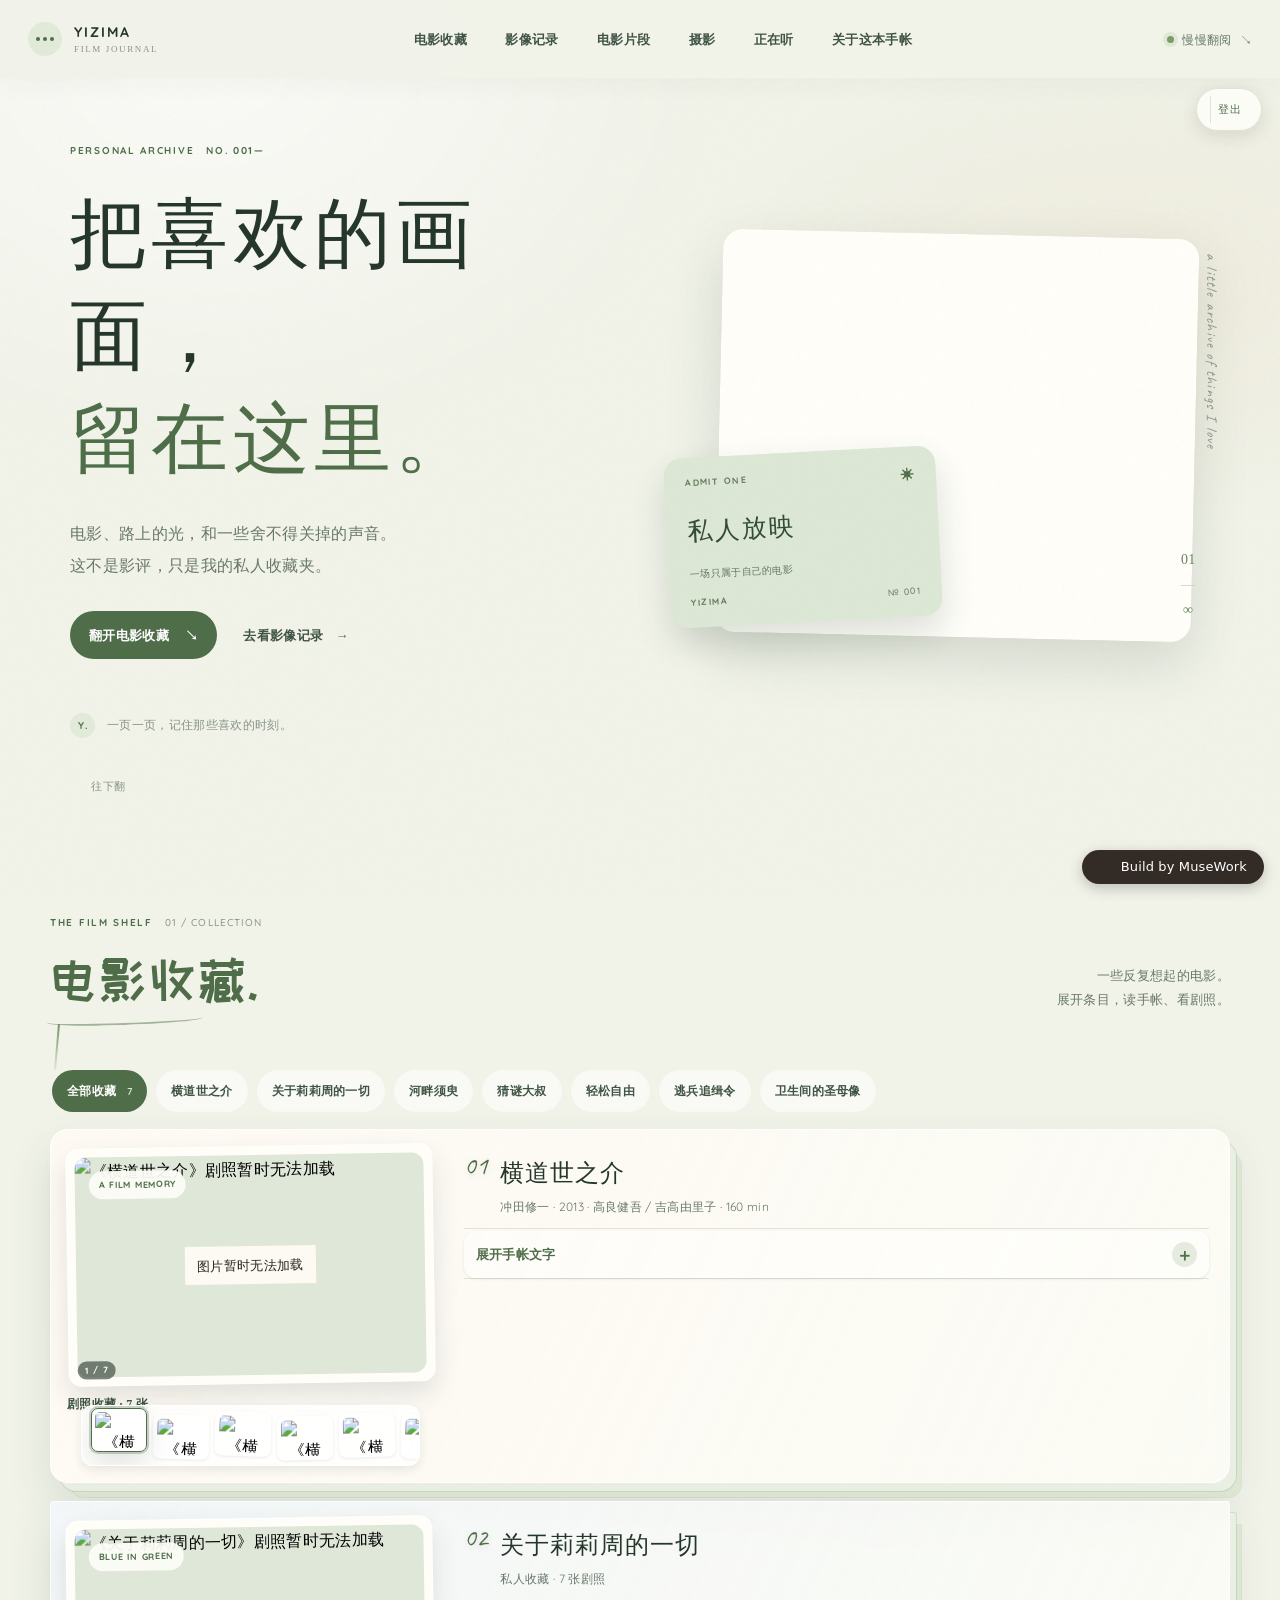
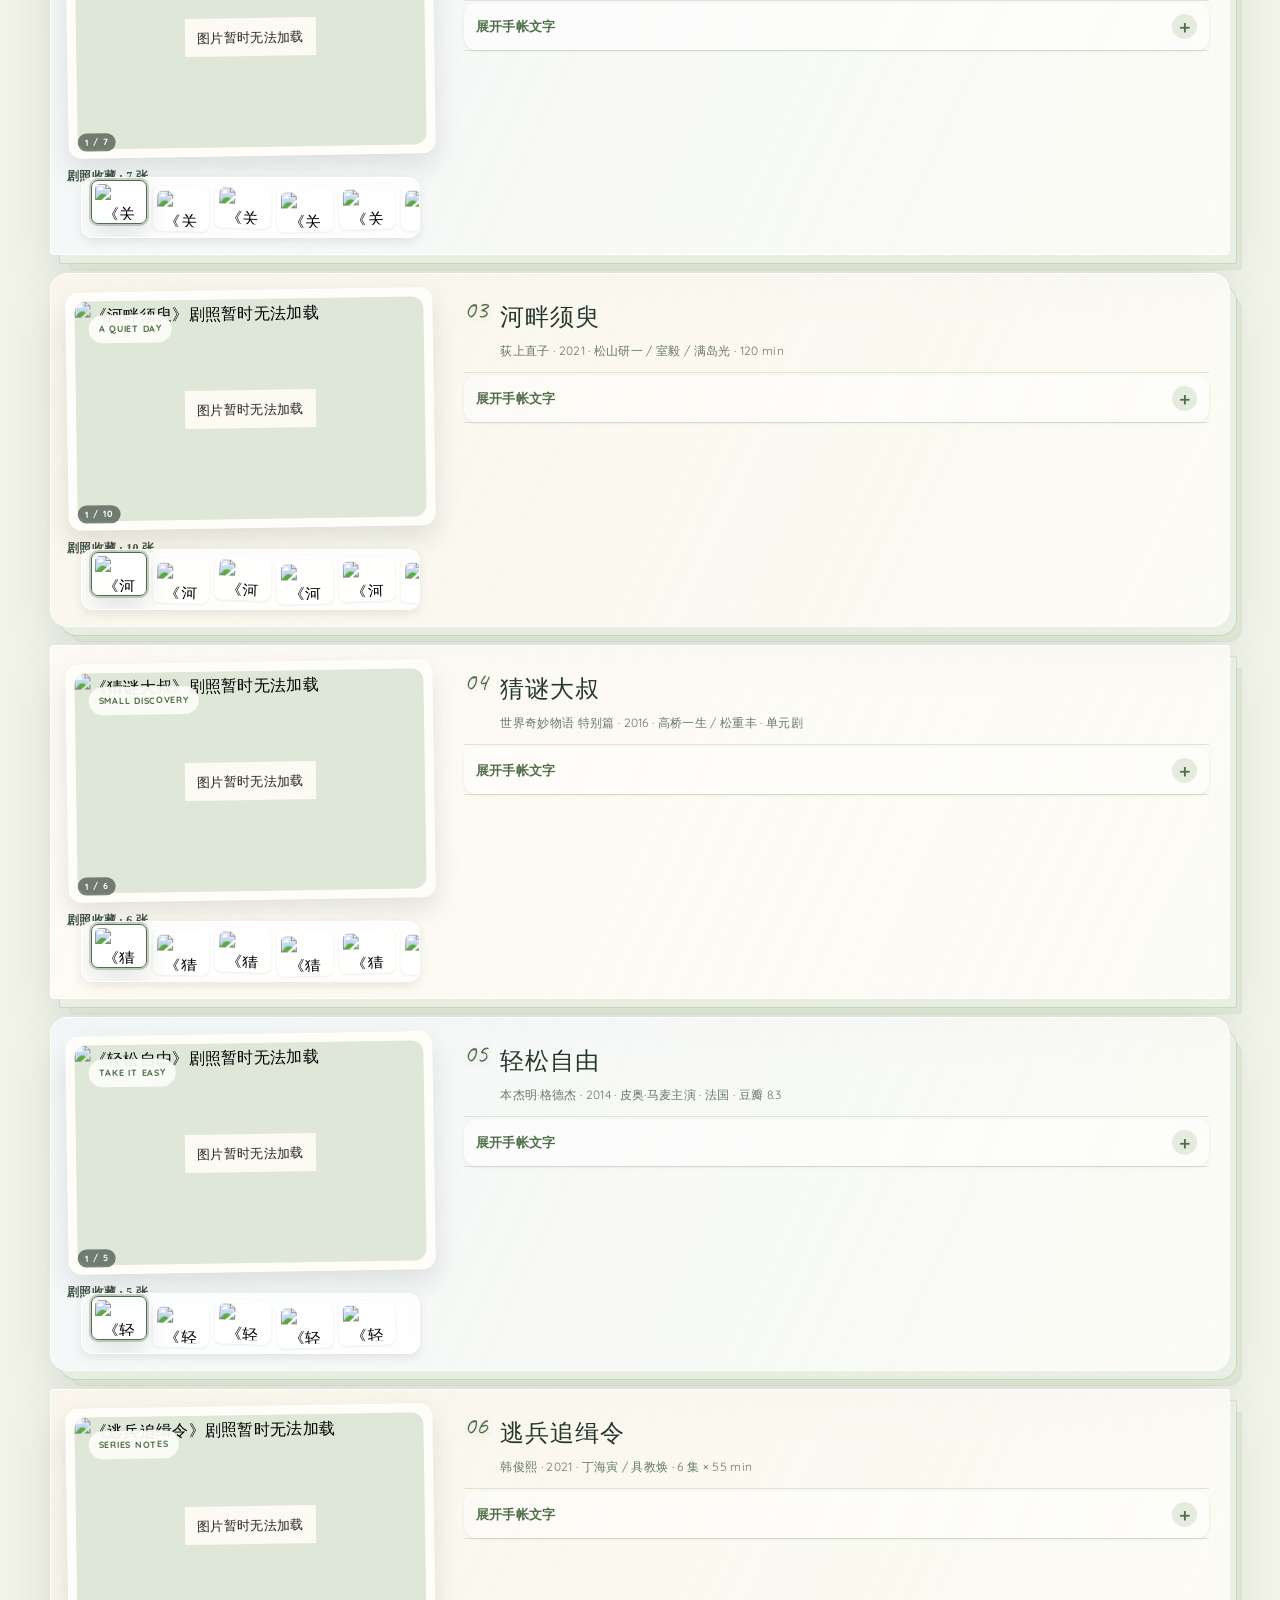
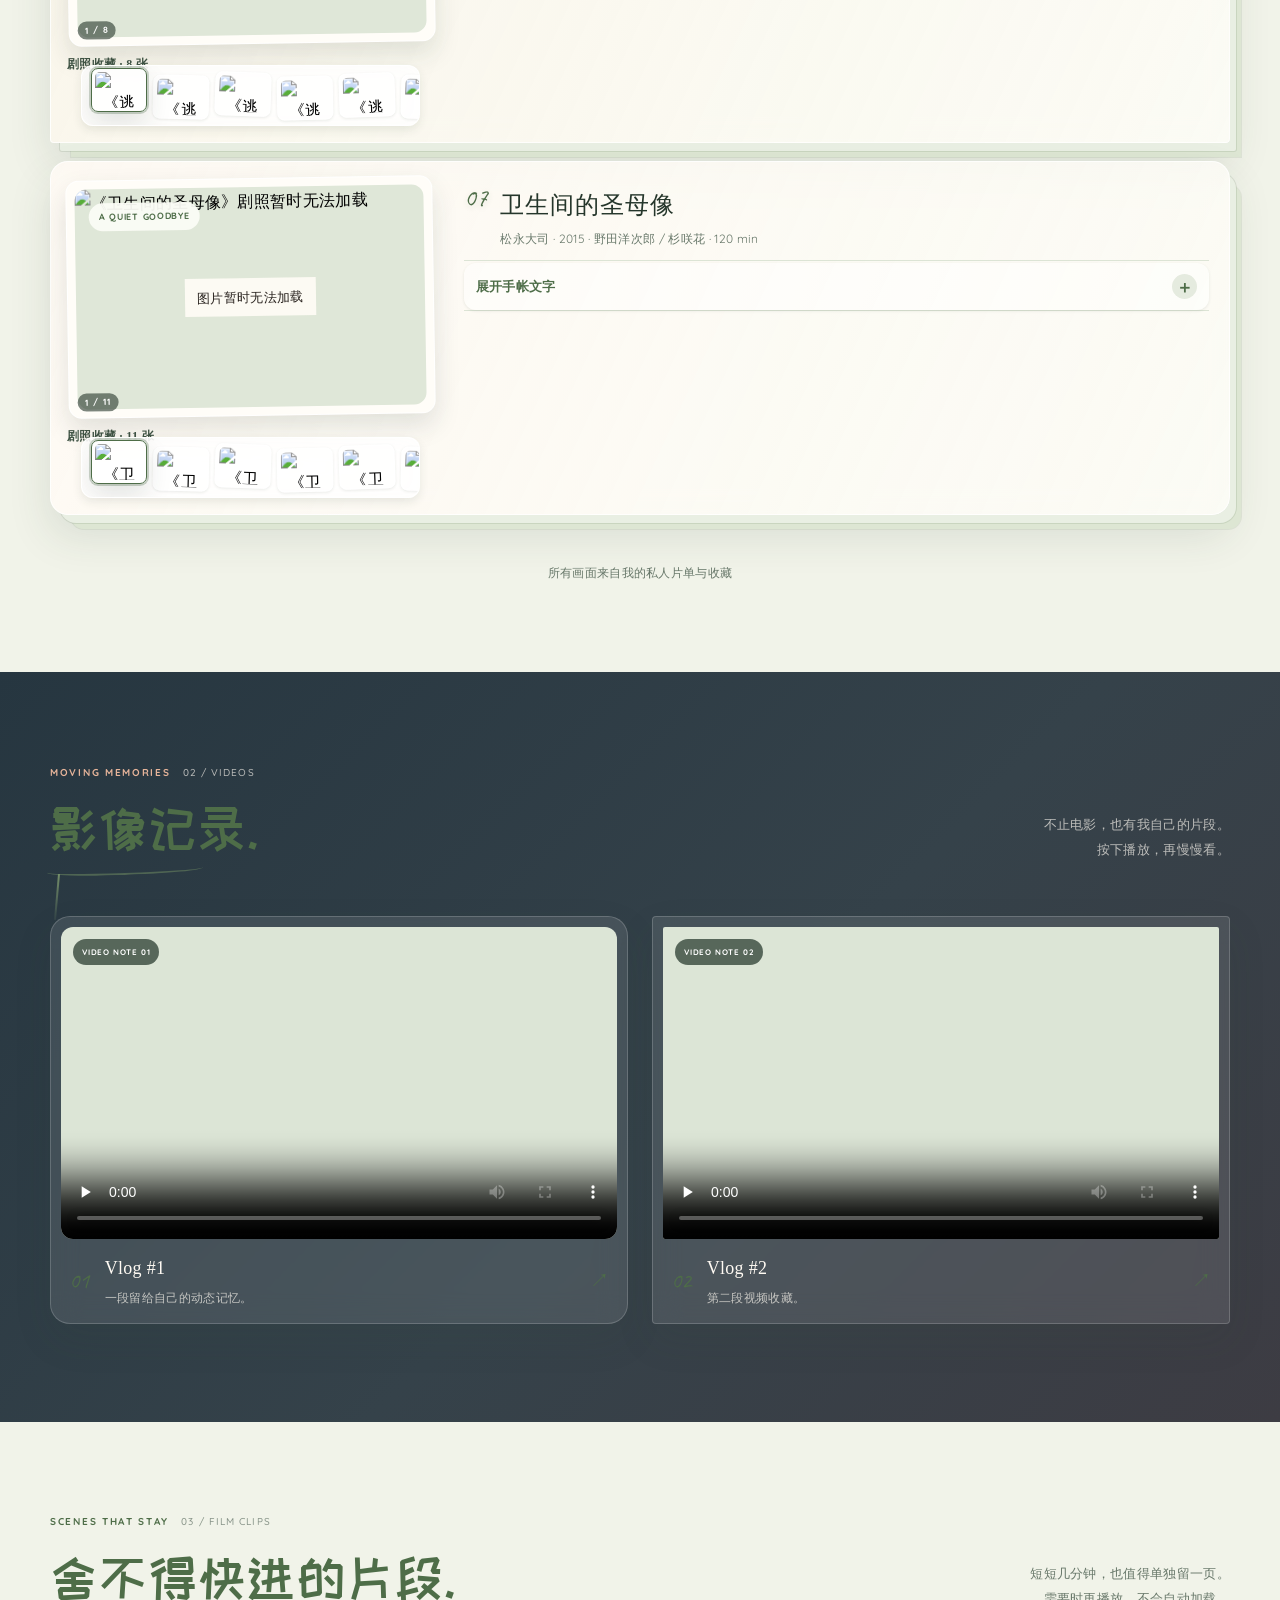
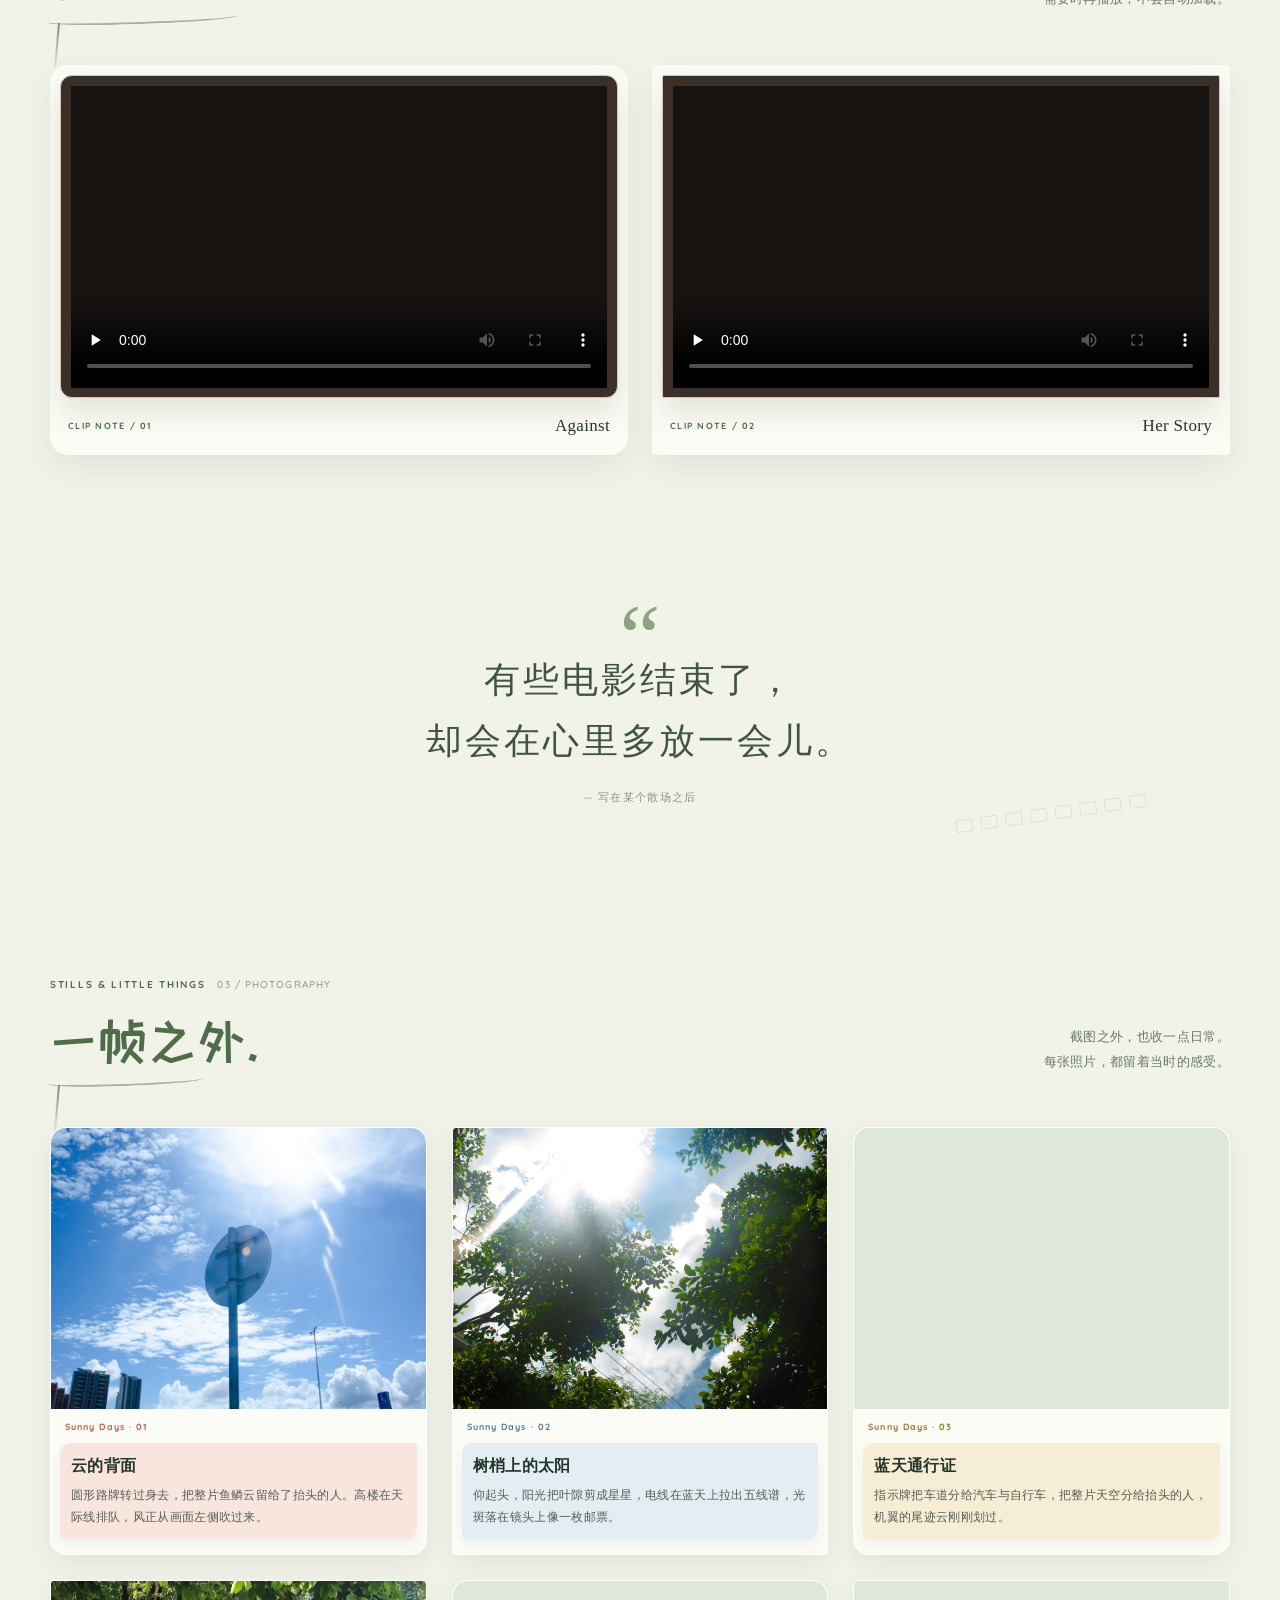
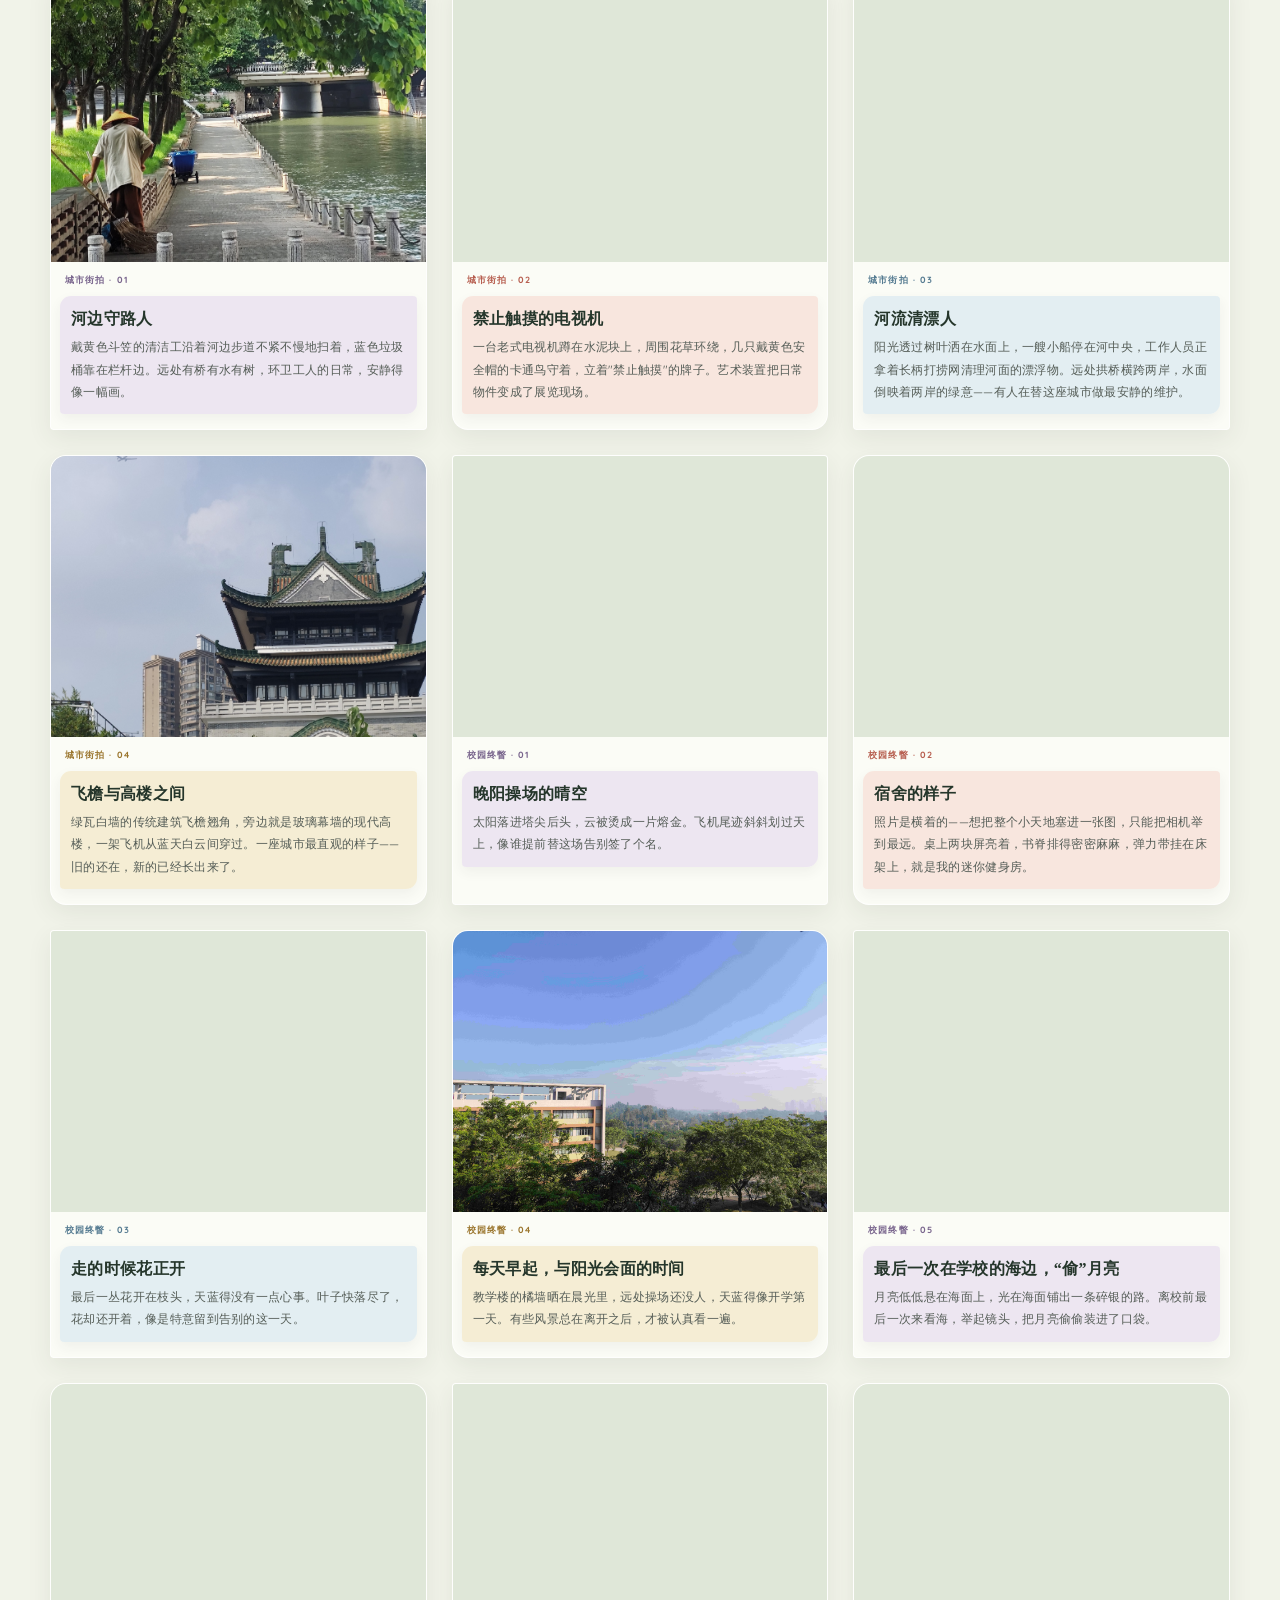
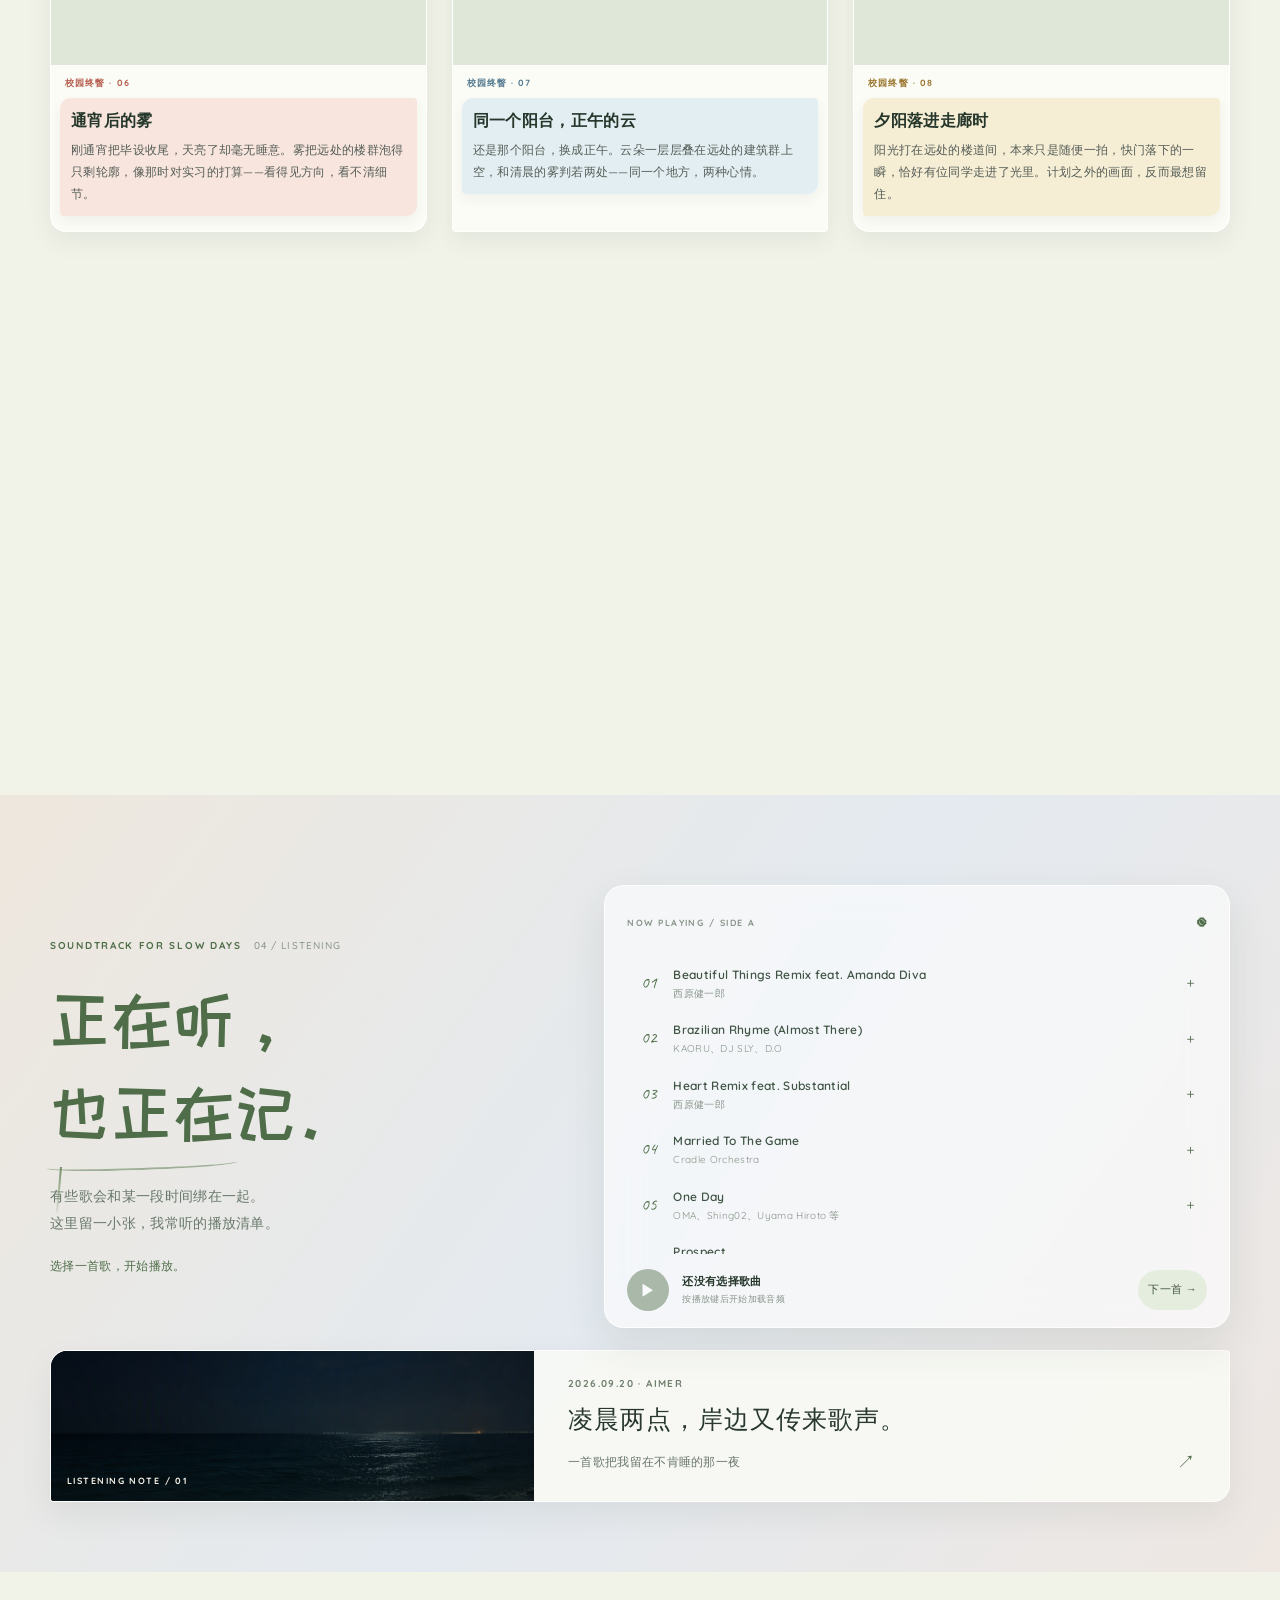
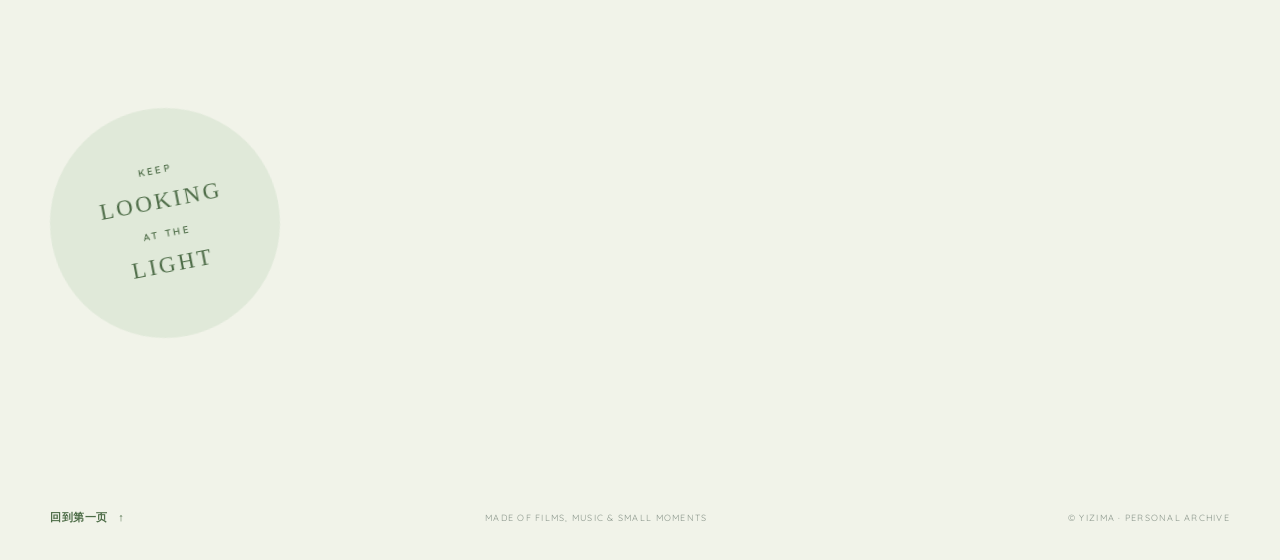
==== commit eafd185b: "Add AM02:00 listening essay" ====
--- a/index.html
+++ b/index.html
@@ -16,6 +16,7 @@
   <link rel="stylesheet" href="styles.css?v=20261015084500">
   <link rel="stylesheet" href="theme-matcha.css?v=20261015084500">
   <link rel="stylesheet" href="journal-notes.css?v=20261016010000">
+  <link rel="stylesheet" href="am02-00.css?v=20261016093000">
   <script src="script.js?v=20261016010000" defer></script>
 </head>
 <body>
@@ -142,6 +143,10 @@
           <audio id="audio-player" preload="none"></audio>
           <div class="player-controls"><button type="button" id="play-toggle" class="play-button" aria-label="播放所选歌曲" disabled><span aria-hidden="true">▶</span></button><div class="player-label"><span id="current-track">还没有选择歌曲</span><small>按播放键后开始加载音频</small></div><button type="button" id="next-track" class="next-button" aria-label="播放下一首">下一首 <span aria-hidden="true">→</span></button></div>
         </div>
+        <a class="listening-essay-link" href="am02-00.html" aria-label="阅读音乐手记：凌晨两点，岸边又传来歌声">
+          <span class="listening-essay-cover"><img src="assets/images/am0200-coast.png" alt="" loading="lazy"><span>LISTENING NOTE / 01</span></span>
+          <span class="listening-essay-copy"><span class="listening-essay-date">2026.09.20 · AIMER</span><strong>凌晨两点，岸边又传来歌声。</strong><span>一首歌把我留在不肯睡的那一夜 <i aria-hidden="true">↗</i></span></span>
+        </a>
       </div>
     </section>
 
--- a/am02-00.css
+++ b/am02-00.css
@@ -0,0 +1,80 @@
+/* AM02:00 listening essay — night-sea palette folded into the matcha journal. */
+.listening-essay-link{
+  grid-column:1/-1;display:grid;grid-template-columns:minmax(190px,.82fr) 1.18fr;align-items:stretch;
+  overflow:hidden;margin-top:2px;border:1px solid rgba(255,255,255,.78);border-radius:17px 4px 17px 4px;
+  background:rgba(251,252,246,.82);box-shadow:0 13px 32px rgba(45,68,48,.08);
+  transition:transform .24s ease,box-shadow .24s ease;
+}
+.listening-essay-link:hover{transform:translateY(-3px);box-shadow:0 19px 38px rgba(45,68,48,.13)}
+.listening-essay-cover{position:relative;min-height:150px;overflow:hidden;background:#172827}
+.listening-essay-cover::after{content:"";position:absolute;inset:40% 0 0;background:linear-gradient(transparent,rgba(10,22,24,.46))}
+.listening-essay-cover img{width:100%;height:100%;position:absolute;inset:0;object-fit:cover;transition:transform .65s ease}
+.listening-essay-link:hover .listening-essay-cover img{transform:scale(1.04)}
+.listening-essay-cover>span{position:absolute;z-index:1;left:16px;bottom:13px;color:#f4f0e6;font-size:9px;font-weight:700;letter-spacing:.16em}
+.listening-essay-copy{display:flex;flex-direction:column;justify-content:center;gap:8px;padding:20px clamp(18px,3vw,34px)}
+.listening-essay-date{color:#71806f;font-size:10px;font-weight:700;letter-spacing:.14em}
+.listening-essay-copy strong{color:#28382e;font-family:var(--serif);font-size:clamp(18px,2.2vw,25px);font-weight:500;line-height:1.55;letter-spacing:.04em}
+.listening-essay-copy>span:last-child{display:flex;align-items:center;justify-content:space-between;gap:12px;color:#69766a;font-size:12px;line-height:1.7}
+.listening-essay-copy i{color:#4f6d49;font-size:18px;font-style:normal}
+
+/* The essay gets its own quiet night palette without recoloring the whole site. */
+.music-essay-page{--night:#172827;--night-soft:#263b39;--night-muted:#70837c;--essay-paper:#f8f7ef;background:#eff2e8}
+.essay-header{position:relative}
+.essay-main{padding-bottom:90px}
+.music-essay{width:min(1240px,calc(100% - 56px));margin:0 auto}
+.essay-hero{position:relative;min-height:clamp(440px,56vw,650px);display:flex;align-items:flex-end;overflow:hidden;margin-top:26px;background:#172827;color:#fff}
+.essay-cover,.essay-cover-shade{position:absolute;inset:0;width:100%;height:100%}
+.essay-cover{object-fit:cover;object-position:center 56%}
+.essay-cover-shade{background:linear-gradient(90deg,rgba(10,20,22,.82) 0%,rgba(10,20,22,.52) 48%,rgba(10,20,22,.08) 100%),linear-gradient(0deg,rgba(9,18,20,.46),transparent 54%)}
+.essay-hero-copy{position:relative;z-index:1;width:min(740px,76%);padding:clamp(34px,7vw,82px)}
+.essay-kicker{display:flex;align-items:center;gap:12px;margin:0 0 22px;color:#d9e2d5;font-size:11px;font-weight:700;letter-spacing:.18em}
+.essay-kicker i{width:28px;height:1px;background:#bdcbb7}
+.essay-hero h1{margin:0;color:#fffdf6;font-family:var(--serif);font-size:clamp(36px,6.3vw,72px);font-weight:500;line-height:1.42;letter-spacing:.07em;text-shadow:0 2px 24px rgba(0,0,0,.15)}
+.essay-track{margin:17px 0 24px;color:rgba(247,247,236,.8);font-size:14px;letter-spacing:.1em}
+.essay-track em{color:#d6dfcb;font-family:Georgia,serif;font-size:19px;font-style:italic;letter-spacing:.05em}
+.essay-meta{display:flex;flex-wrap:wrap;gap:8px 18px;color:rgba(243,245,234,.75);font-size:10px;letter-spacing:.08em}
+.cover-time{position:absolute;right:clamp(24px,5vw,64px);top:clamp(24px,5vw,58px);color:rgba(244,247,235,.86);font-family:Caveat,cursive;font-size:clamp(26px,4vw,44px);line-height:.92;text-align:center}
+.cover-time small{font-size:.42em;letter-spacing:.2em}
+.essay-layout{display:grid;grid-template-columns:minmax(160px,230px) minmax(0,740px);justify-content:center;gap:clamp(34px,7vw,94px);padding:76px 24px 0}
+.essay-aside{position:sticky;top:26px;align-self:start;padding-top:14px;color:#637268}
+.aside-stamp{width:146px;height:146px;display:flex;flex-direction:column;align-items:center;justify-content:center;gap:4px;border:1px solid #cbd5c6;border-radius:50%;background:rgba(255,255,255,.3);color:#6a8068;transform:rotate(-7deg)}
+.aside-stamp span,.aside-stamp i{font-size:8px;font-style:normal;letter-spacing:.15em}
+.aside-stamp strong{color:#455f49;font-family:Caveat,cursive;font-size:48px;font-weight:500;line-height:1}
+.essay-aside>p{margin:24px 0;color:#667568;font-family:var(--serif);font-size:14px;line-height:1.9}
+.essay-aside>a{display:inline-flex;gap:8px;align-items:center;padding-bottom:4px;border-bottom:1px solid #b7c3b3;color:#4d684d;font-size:11px;font-weight:700}
+.essay-aside>a span{font-size:15px}
+.essay-content{min-width:0;color:#3e4c43}
+.essay-toc{display:flex;flex-wrap:wrap;align-items:center;gap:8px 17px;margin:0 0 41px;padding:0 0 17px;border-bottom:1px solid #d9e0d4;color:#6e7e70;font-size:10px}
+.essay-toc>span{margin-right:5px;color:#516b52;font-weight:700;letter-spacing:.1em}
+.essay-toc a{transition:color .18s ease}.essay-toc a:hover{color:#3f6443}
+.lyric-quote{margin:0 0 44px;padding:22px 25px 22px 27px;border-left:3px solid #8da68b;border-radius:0 13px 4px 0;background:rgba(255,255,255,.52);box-shadow:0 8px 25px rgba(54,75,55,.04)}
+.lyric-quote p{margin:0 0 5px;color:#435c4b;font-family:var(--serif);font-size:clamp(14px,2vw,17px);line-height:1.9;letter-spacing:.055em}
+.lyric-quote span{display:block;margin:0 0 14px;color:#849086;font-size:12px;line-height:1.8}
+.lyric-quote span:last-child{margin-bottom:0}
+.essay-section{scroll-margin-top:30px;margin:0 0 42px}
+.essay-section p{margin:0 0 20px;color:#455248;font-family:var(--serif);font-size:16px;line-height:2.25;letter-spacing:.045em}
+.essay-section .dropcap:first-letter{float:left;margin:.06em .18em 0 0;color:#577756;font-size:3.3em;line-height:1;font-family:var(--serif)}
+.essay-section h2{margin:0 0 23px;color:#283b30;font-family:var(--serif);font-size:clamp(25px,4vw,38px);font-weight:500;line-height:1.65;letter-spacing:.065em}
+.essay-section em{color:#5a7556;font-style:italic}
+.album-note{position:relative;display:grid;grid-template-columns:1fr auto;gap:12px 20px;align-items:center;margin:46px 0 49px;padding:24px 27px 22px;overflow:hidden;border:1px solid rgba(255,255,255,.8);border-radius:4px 17px 4px 17px;background:linear-gradient(115deg,rgba(255,255,255,.68),rgba(233,239,228,.66));box-shadow:0 12px 28px rgba(54,75,55,.055)}
+.album-index{grid-column:1/-1;color:#748676;font-size:9px;font-weight:700;letter-spacing:.16em}
+.album-note>div strong{color:#3c5340;font-family:var(--serif);font-size:20px;font-weight:500;letter-spacing:.07em}
+.album-note>div p{margin:3px 0 0;color:#7a887b;font-size:11px;letter-spacing:.1em}
+.album-color{grid-column:2;grid-row:2;width:56px;height:56px;border-radius:50%;background:radial-gradient(circle at 66% 28%,#7186a1 0,#304658 32%,#111d2b 72%);box-shadow:0 7px 18px rgba(33,47,59,.2)}
+.album-caption{grid-column:1/-1;margin:0;color:#68766a;font-family:var(--serif);font-size:13px;line-height:1.8;letter-spacing:.04em}
+.center-quote{position:relative;margin:47px 0 45px;padding:34px 25px 37px;text-align:center;border-block:1px solid #d5dfd1}
+.center-quote>span{display:block;height:36px;color:#8aa183;font-family:Georgia,serif;font-size:64px;line-height:1}
+.center-quote p{margin:8px 0 0;color:#385140;font-family:var(--serif);font-size:clamp(20px,3vw,29px);line-height:1.9;letter-spacing:.08em}
+.essay-pause{padding:17px 20px;border-radius:13px 4px 13px 4px;background:rgba(226,235,220,.66);color:#45664b!important}
+.essay-ending{padding-top:6px}
+.essay-question{margin:48px 0 34px;padding:29px 30px 31px;border-radius:18px 4px 18px 4px;background:#dfe8d8;text-align:center}
+.essay-question span{color:#71826f;font-size:9px;font-weight:700;letter-spacing:.18em}
+.essay-question p{margin:12px 0 0;color:#344b39;font-family:var(--serif);font-size:clamp(19px,3vw,27px);line-height:1.8;letter-spacing:.065em}
+.essay-footer{display:flex;flex-wrap:wrap;align-items:center;gap:12px 22px;margin-top:42px;padding-top:19px;border-top:1px solid #d7dfd3;color:#819082;font-size:10px;letter-spacing:.06em}
+.essay-footer>span{margin-right:auto}
+.essay-footer a{color:#4f6e50;font-weight:700}
+.essay-footer a:hover{text-decoration:underline;text-underline-offset:4px}
+.essay-footer a span{margin-left:4px}
+@media(max-width:900px){.music-essay{width:min(100% - 40px,800px)}.essay-layout{grid-template-columns:minmax(0,680px);padding:54px 12px 0}.essay-aside{position:static;display:flex;align-items:center;gap:18px;padding:0 0 25px;border-bottom:1px solid #d9e0d4}.aside-stamp{width:86px;height:86px;flex:none}.aside-stamp span,.aside-stamp i{font-size:6px}.aside-stamp strong{font-size:32px}.essay-aside>p{margin:0 auto 0 0;font-size:12px}.essay-aside>a{font-size:10px}}
+@media(max-width:620px){.listening-essay-link{grid-template-columns:1fr;margin-top:0;border-radius:14px 4px 14px 4px}.listening-essay-cover{min-height:148px;aspect-ratio:2.1/1}.listening-essay-copy{gap:6px;padding:14px 16px 16px}.listening-essay-copy strong{font-size:19px}.listening-essay-copy>span:last-child{font-size:11px}.music-essay{width:100%}.essay-main{padding-bottom:55px}.essay-hero{min-height:500px;margin-top:0;align-items:flex-end}.essay-cover{object-position:58% center}.essay-cover-shade{background:linear-gradient(0deg,rgba(8,18,20,.85),rgba(8,18,20,.12) 82%),linear-gradient(90deg,rgba(8,18,20,.24),transparent)}.essay-hero-copy{width:100%;padding:42px 25px 37px}.essay-kicker{font-size:9px;gap:9px;margin-bottom:17px}.essay-hero h1{font-size:clamp(34px,9vw,48px);line-height:1.48}.essay-track{margin:13px 0 18px;font-size:12px}.essay-track em{font-size:17px}.essay-meta{gap:5px 12px;font-size:9px}.cover-time{right:20px;top:21px;font-size:28px}.essay-layout{gap:29px;padding:31px 21px 0}.essay-aside{gap:12px;padding-bottom:20px}.aside-stamp{width:67px;height:67px}.aside-stamp span,.aside-stamp i{font-size:5px}.aside-stamp strong{font-size:27px}.essay-aside>p{font-size:11px;line-height:1.65}.essay-aside>a{font-size:9px;white-space:nowrap}.essay-toc{gap:10px 14px;margin-bottom:28px;padding-bottom:13px;font-size:9px}.essay-toc>span{width:100%;margin:0}.lyric-quote{margin-bottom:32px;padding:17px 16px 17px 18px}.lyric-quote p{font-size:14px}.lyric-quote span{font-size:10px}.essay-section{margin-bottom:33px}.essay-section p{margin-bottom:16px;font-size:15px;line-height:2.08;letter-spacing:.035em}.essay-section h2{font-size:27px;line-height:1.65}.album-note{gap:10px 14px;margin:34px 0;padding:19px 19px}.album-note>div strong{font-size:18px}.album-color{width:44px;height:44px}.center-quote{margin:35px 0;padding:25px 12px}.center-quote p{font-size:21px}.essay-pause{padding:14px 15px}.essay-question{margin:34px 0 25px;padding:24px 15px}.essay-question p{font-size:20px}.essay-footer{gap:12px 15px;margin-top:31px}.essay-footer>span{width:100%;margin:0}}
+@media(prefers-reduced-motion:reduce){.listening-essay-link,.listening-essay-cover img{transition:none}}
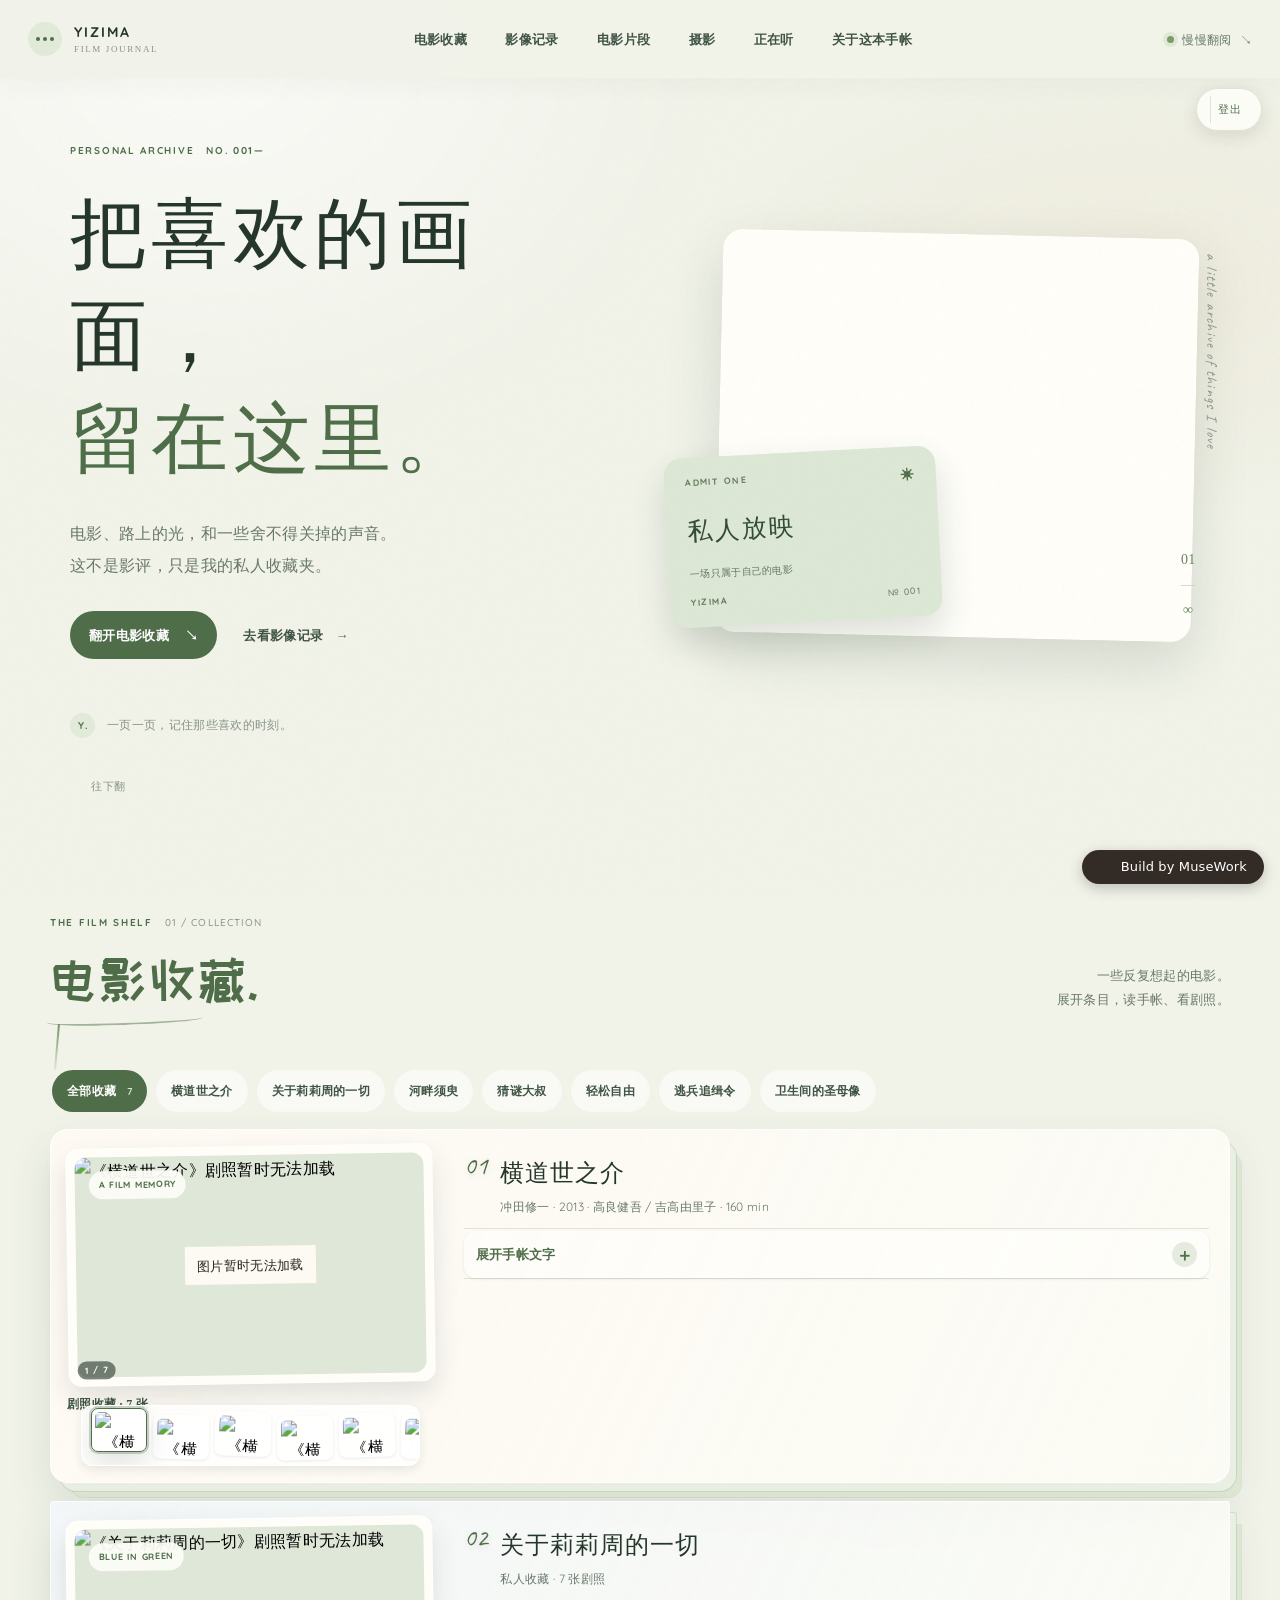
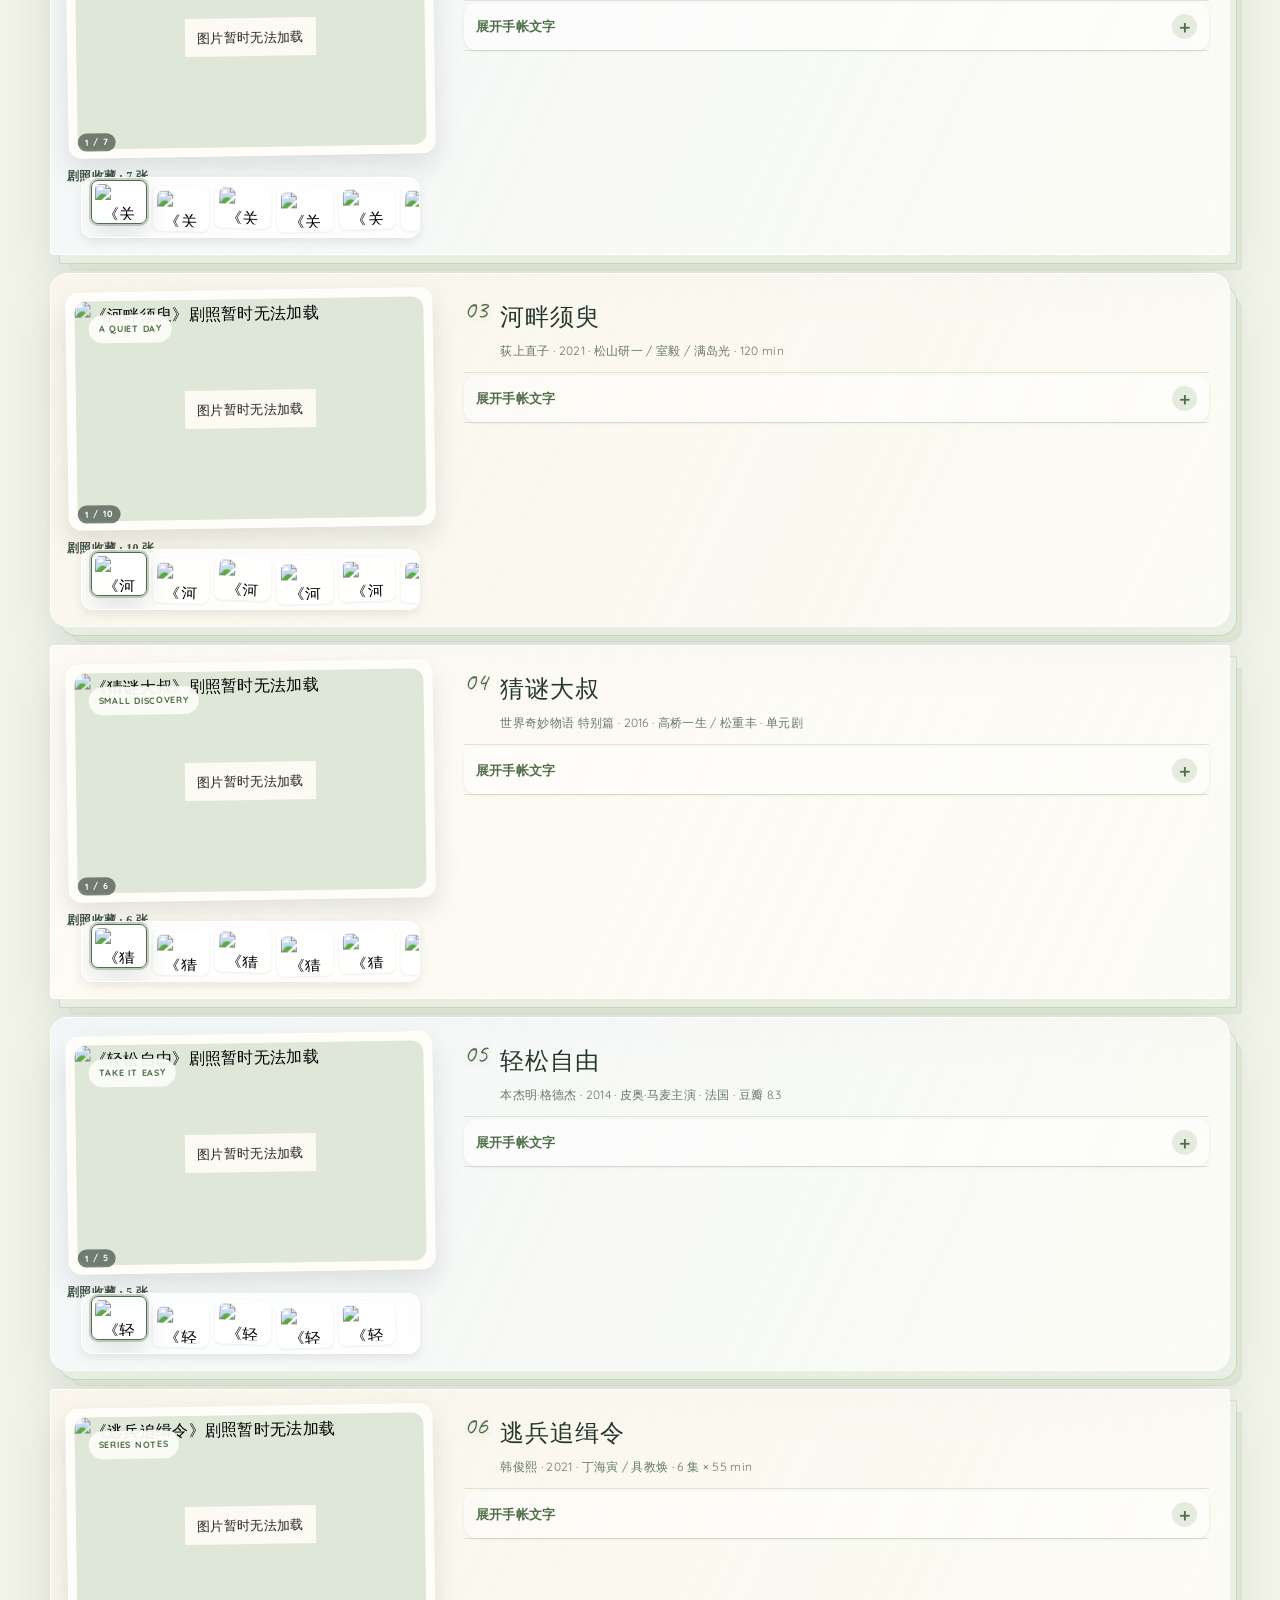
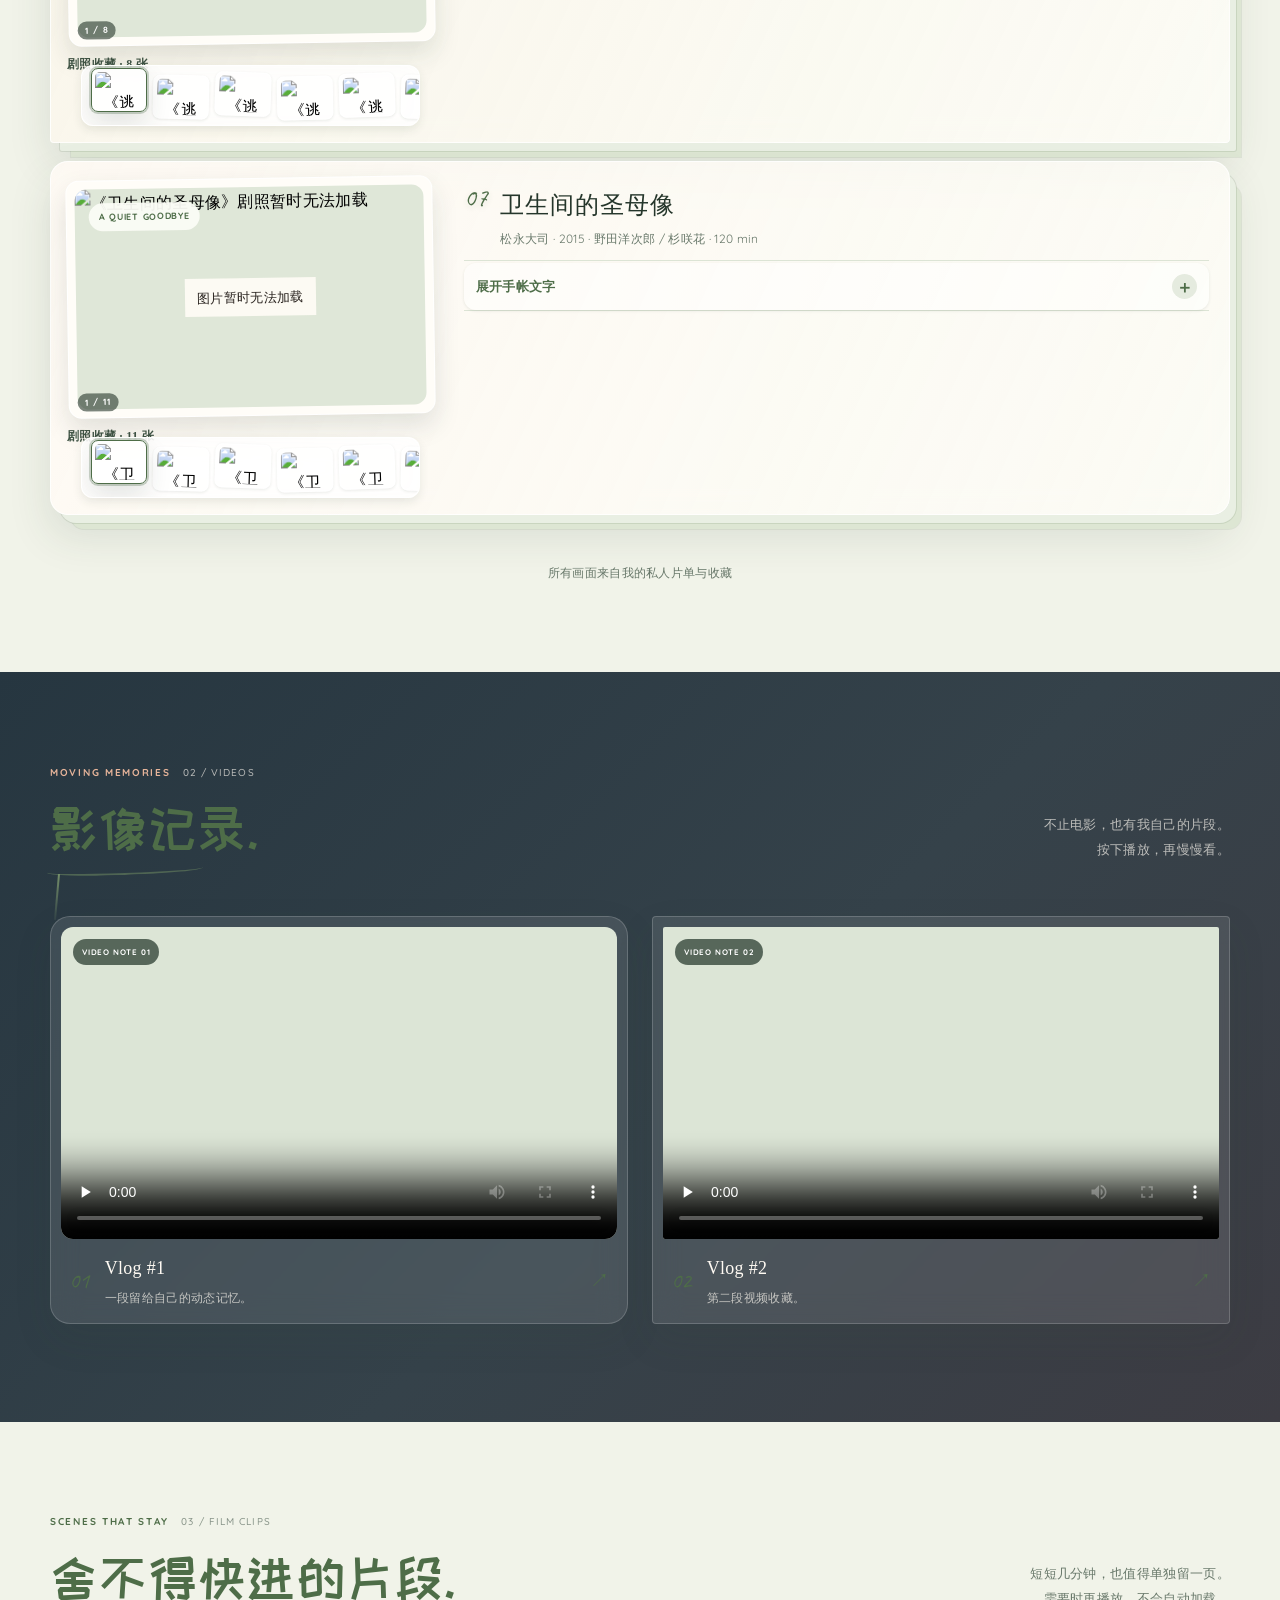
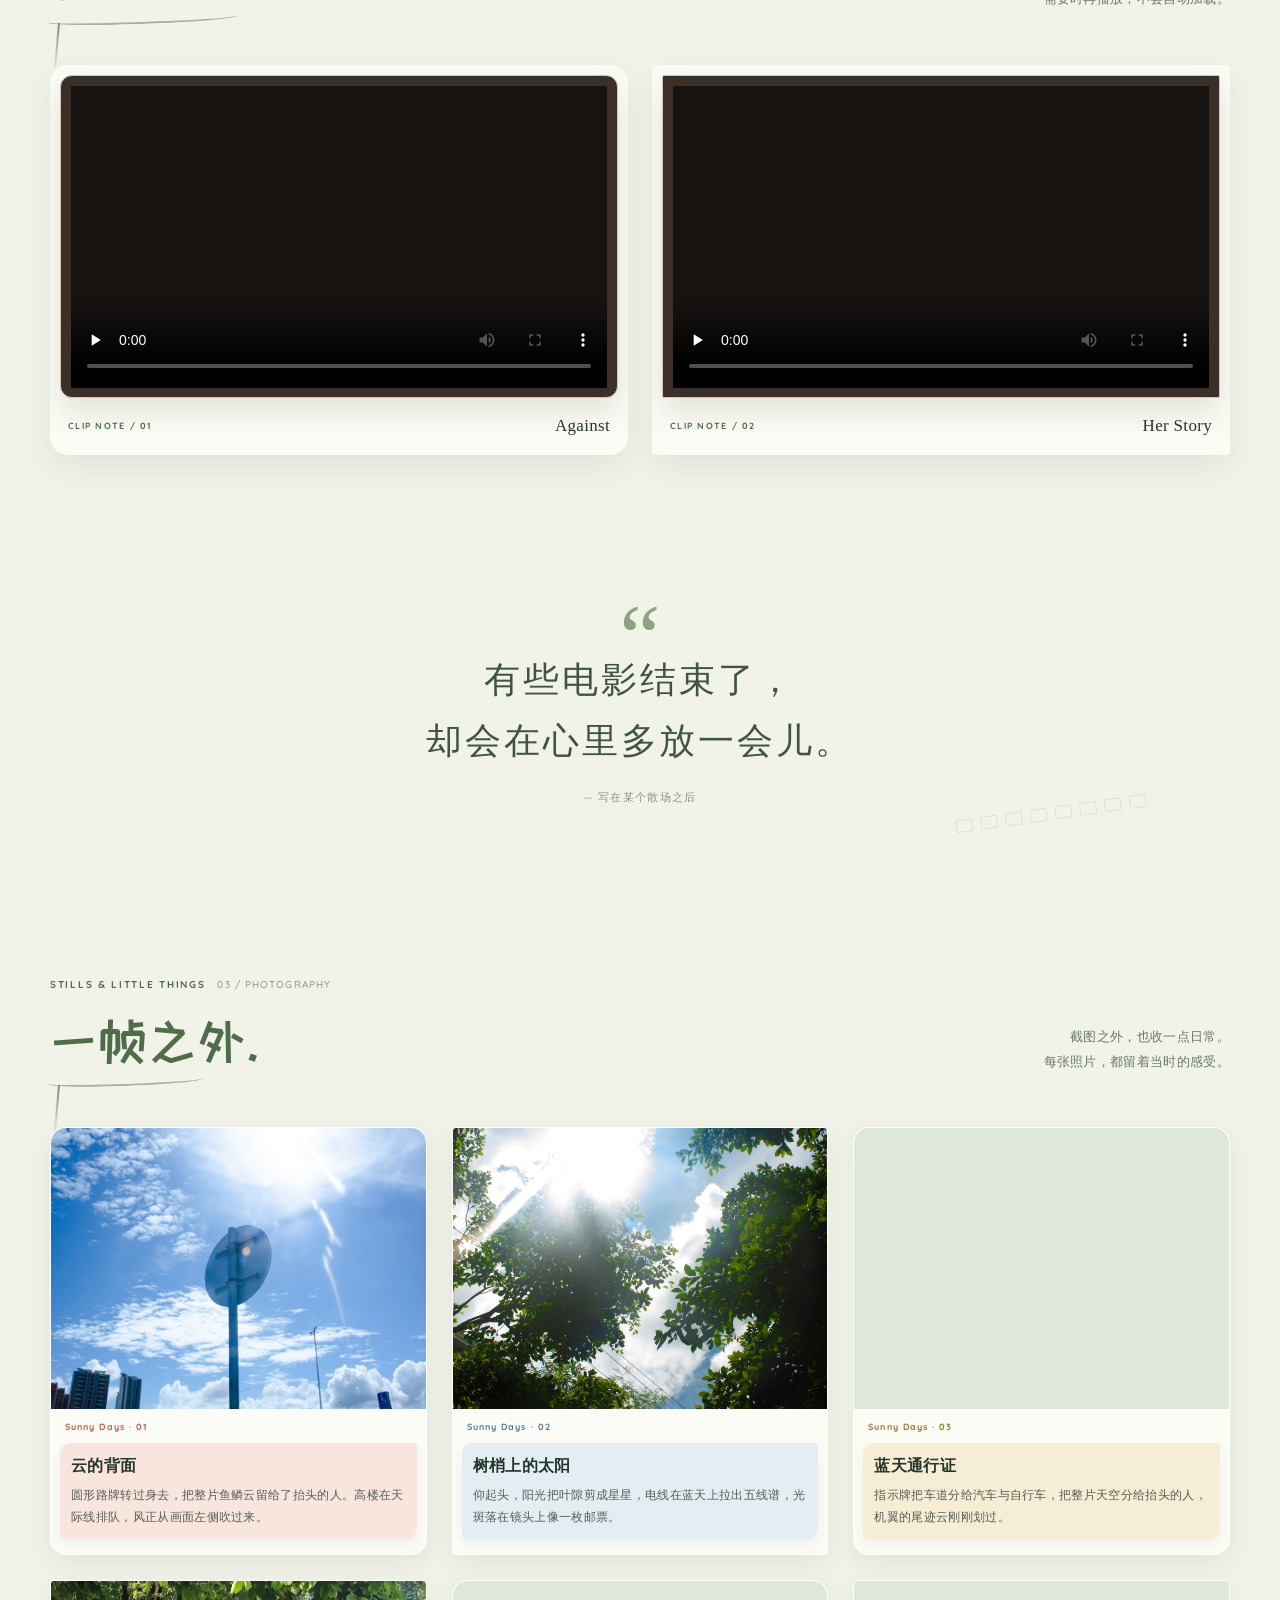
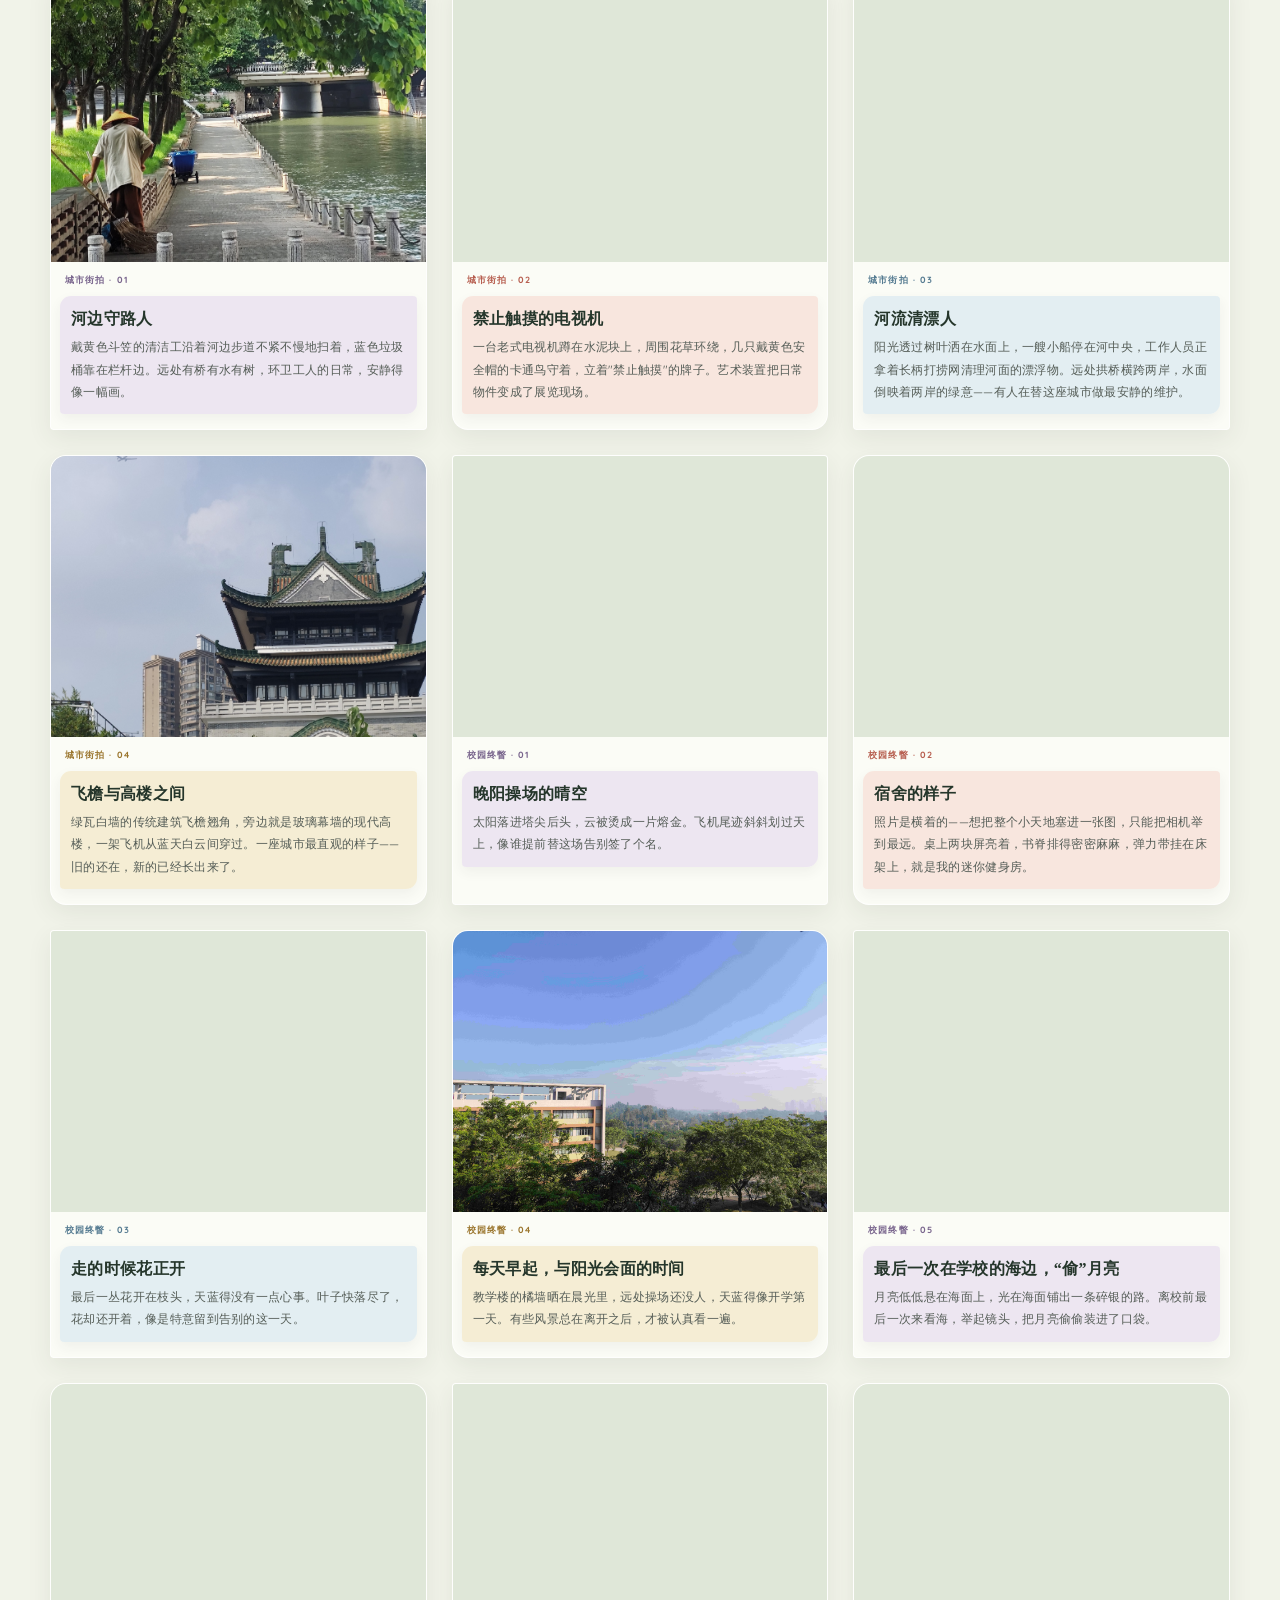
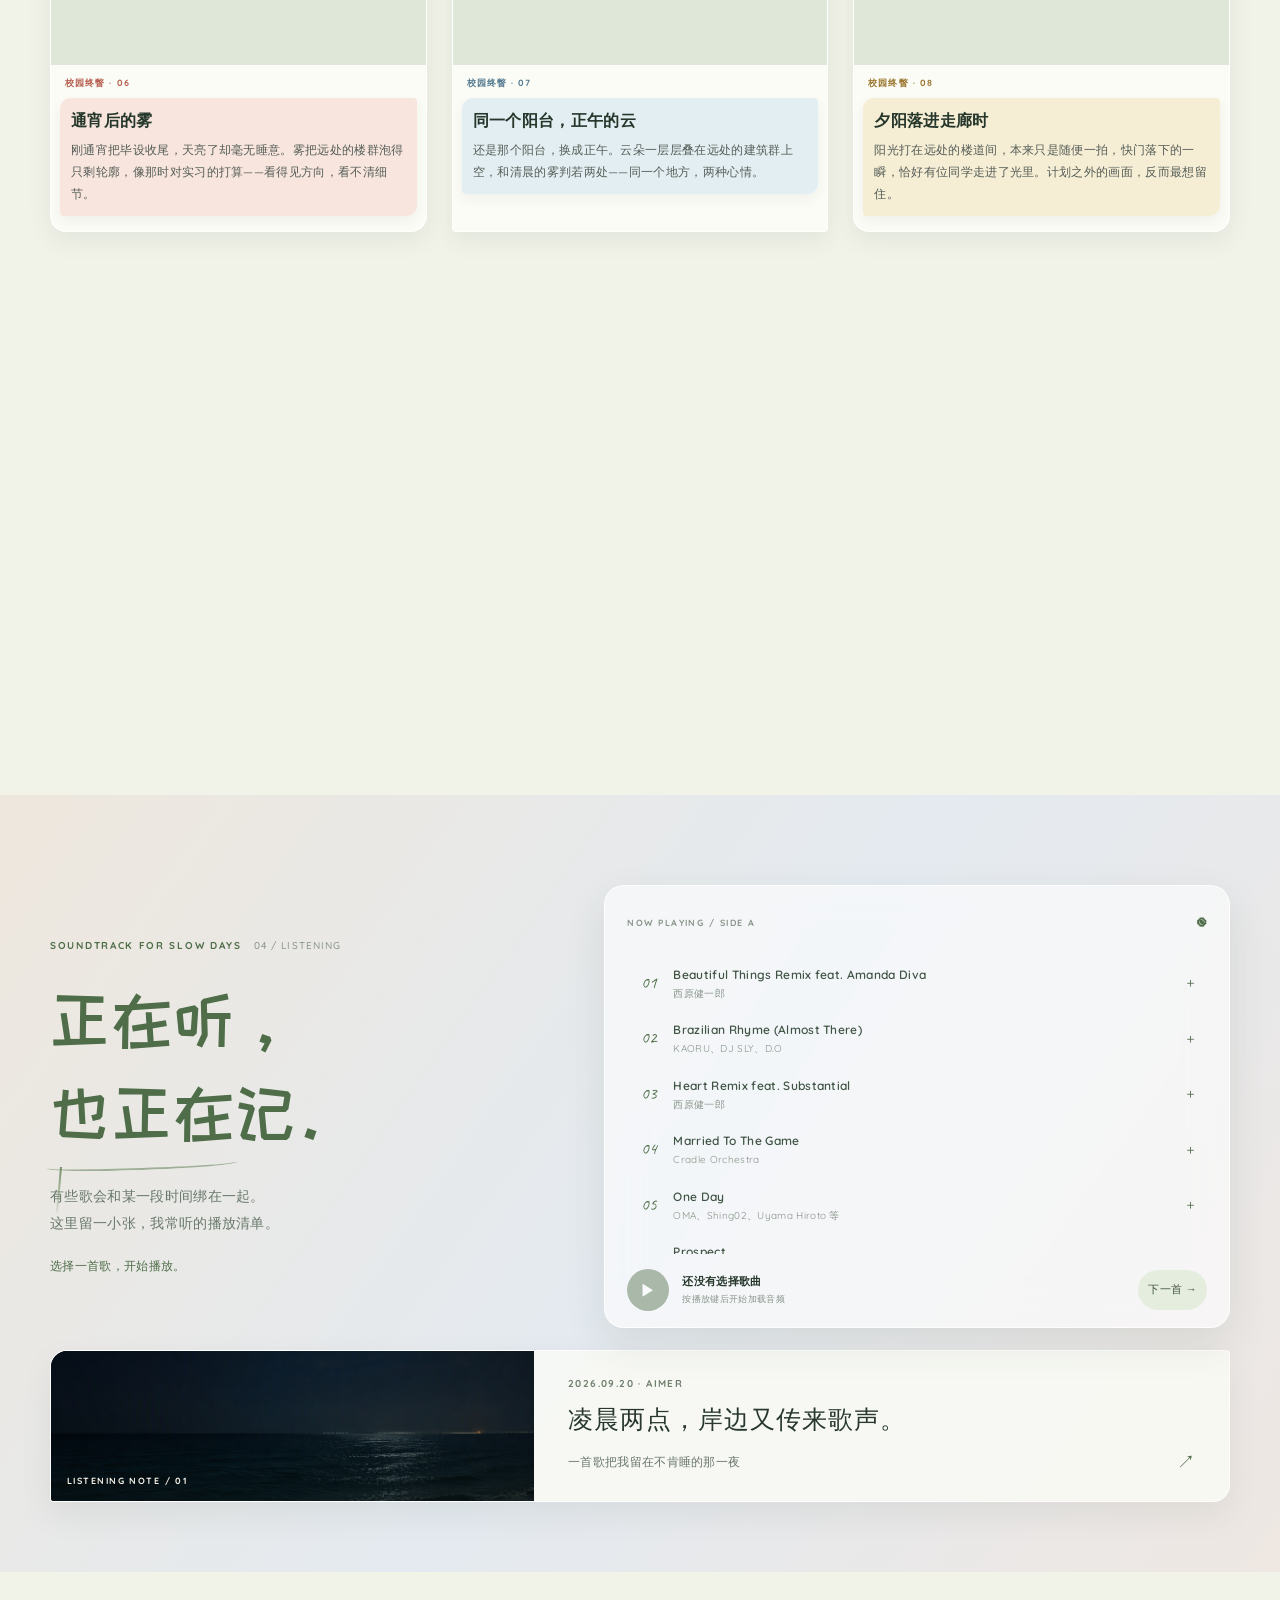
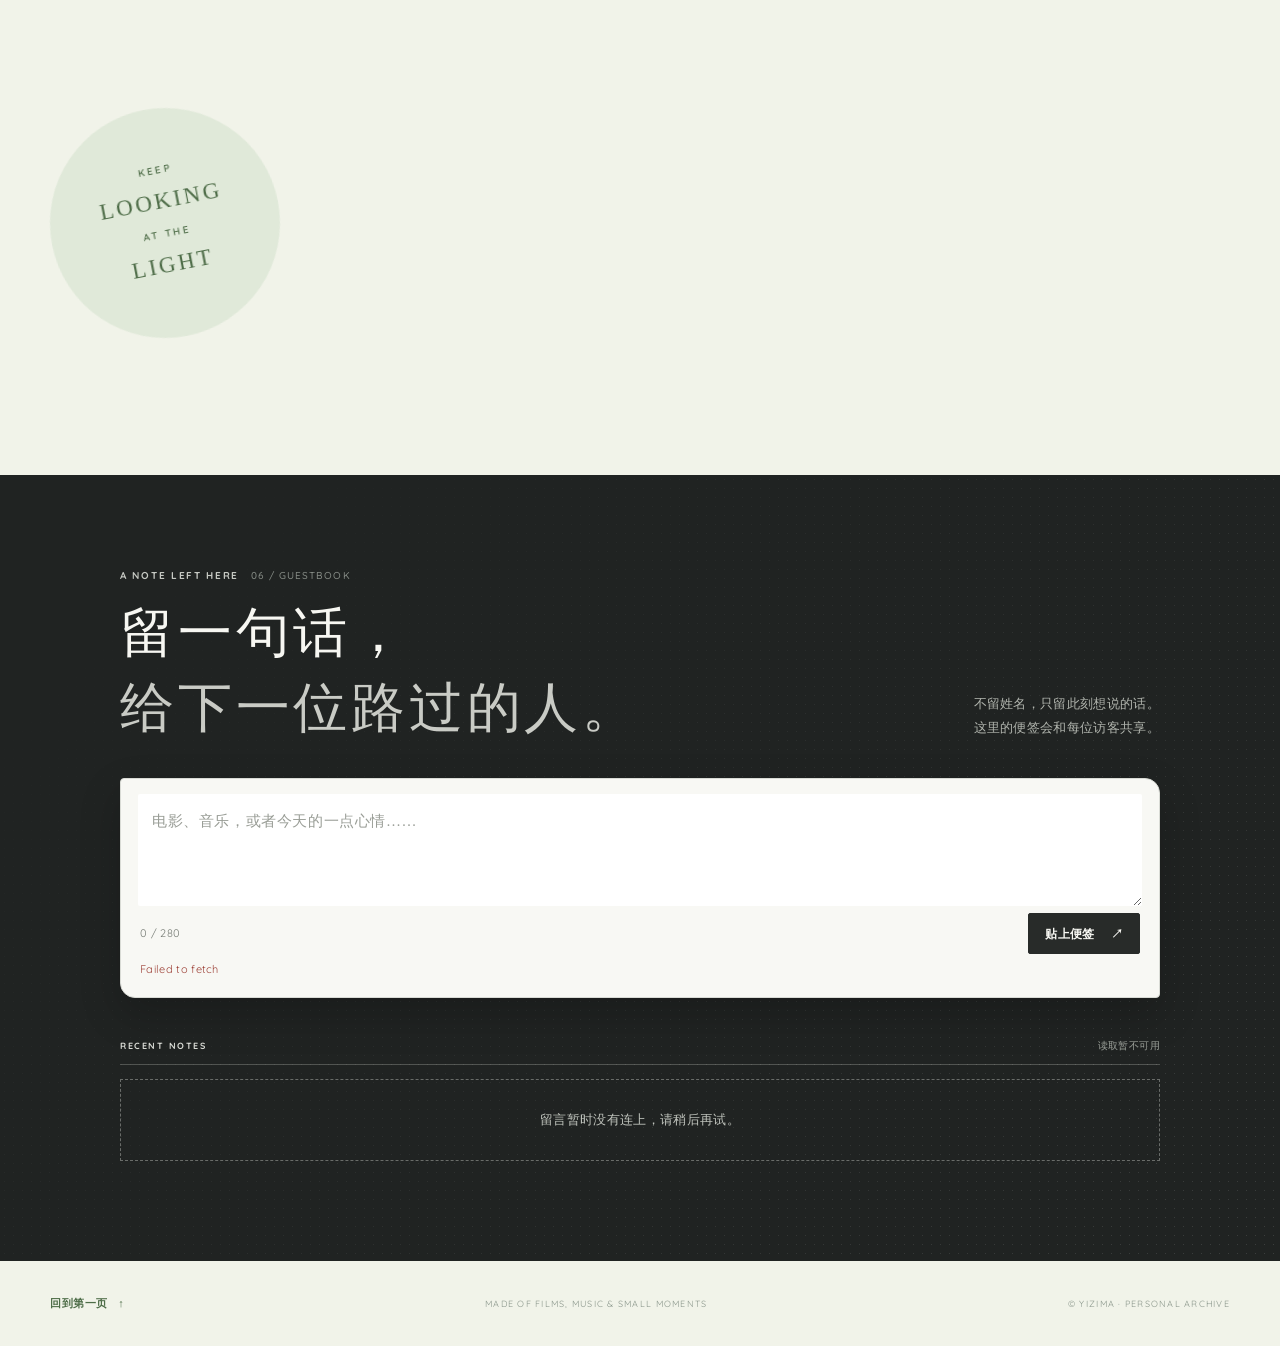
==== commit c43e12fa: "Add shared anonymous guestbook" ====
--- a/index.html
+++ b/index.html
@@ -17,7 +17,10 @@
   <link rel="stylesheet" href="theme-matcha.css?v=20261015084500">
   <link rel="stylesheet" href="journal-notes.css?v=20261016010000">
   <link rel="stylesheet" href="am02-00.css?v=20261016093000">
+  <link rel="stylesheet" href="guestbook.css?v=20261016103000">
   <script src="script.js?v=20261016010000" defer></script>
+  <script src="guestbook-config.js?v=20261016103000" defer></script>
+  <script src="guestbook.js?v=20261016103000" defer></script>
 </head>
 <body>
   <a class="skip-link" href="#main">跳到主要内容</a>
@@ -154,6 +157,23 @@
       <div class="about-stamp" aria-hidden="true"><span>KEEP</span><b>LOOKING</b><span>AT THE</span><b>LIGHT</b></div>
       <div class="about-copy"><p class="section-kicker">A NOTE FROM THE OWNER <span>05 / ABOUT</span></p><h2 id="about-title">一本还在继续的<br><em>私人手帐。</em></h2><p>这里收着我看过的电影、喜欢的声音，还有一些想留住的时刻。没有复杂的分类规则，也不需要标准答案——喜欢，就先放进来。</p><p class="about-sign">— Yizima <span>✳</span></p></div>
     </section>
+
+    <section class="guestbook-section" id="guestbook" aria-labelledby="guestbook-title">
+      <div class="wrap guestbook-wrap">
+        <div class="guestbook-heading">
+          <div><p class="section-kicker">A NOTE LEFT HERE <span>06 / GUESTBOOK</span></p><h2 id="guestbook-title">留一句话，<br><em>给下一位路过的人。</em></h2></div>
+          <p class="guestbook-intro">不留姓名，只留此刻想说的话。<br>这里的便签会和每位访客共享。</p>
+        </div>
+        <form class="guestbook-form" id="guestbook-form">
+          <label class="visually-hidden" for="guestbook-input">留言内容</label>
+          <textarea id="guestbook-input" name="content" rows="3" maxlength="280" placeholder="电影、音乐，或者今天的一点心情……" required></textarea>
+          <div class="guestbook-form-foot"><span id="guestbook-count">0 / 280</span><button class="guestbook-submit" type="submit"><span>贴上便签</span><span aria-hidden="true">↗</span></button></div>
+          <p class="guestbook-status" id="guestbook-status" role="status" aria-live="polite">请友善留言。每条留言最多 280 字，同一浏览器提交后需间隔 30 秒。</p>
+        </form>
+        <div class="guestbook-list-head"><span>RECENT NOTES</span><span id="guestbook-total">正在读取留言…</span></div>
+        <div class="guestbook-list" id="guestbook-list" aria-live="polite" aria-busy="true"></div>
+      </div>
+    </section>
   </main>
 
   <footer class="site-footer wrap"><a class="back-top" href="#top">回到第一页 <span aria-hidden="true">↑</span></a><p>MADE OF FILMS, MUSIC & SMALL MOMENTS</p><span>© YIZIMA · PERSONAL ARCHIVE</span></footer>
--- a/guestbook.css
+++ b/guestbook.css
@@ -0,0 +1,34 @@
+.visually-hidden{position:absolute!important;width:1px;height:1px;padding:0;margin:-1px;overflow:hidden;clip:rect(0,0,0,0);white-space:nowrap;border:0}
+.guestbook-section{position:relative;padding:92px 0 100px;background:#202322;color:#f3f3ef;overflow:hidden}
+.guestbook-section::before{content:"";position:absolute;inset:0;pointer-events:none;opacity:.12;background-image:radial-gradient(#fff 0.55px,transparent .55px);background-size:9px 9px;mask-image:linear-gradient(135deg,transparent 10%,#000 100%)}
+.guestbook-wrap{position:relative;z-index:1;max-width:1040px}
+.guestbook-heading{display:flex;align-items:flex-end;justify-content:space-between;gap:28px;margin-bottom:31px}
+.guestbook-heading .section-kicker{margin-bottom:11px;color:#c6c9c3}
+.guestbook-heading .section-kicker span{color:#858b85}
+.guestbook-heading h2{margin:0;color:#f7f7f2;font-family:var(--serif);font-size:clamp(34px,4.6vw,54px);font-weight:500;line-height:1.4;letter-spacing:.07em}
+.guestbook-heading h2 em{color:#c9cbc5;font-style:normal}
+.guestbook-intro{margin:0 0 6px;color:#b1b5ae;font-family:var(--serif);font-size:13px;line-height:1.9;text-align:right}
+.guestbook-form{padding:15px 17px 13px;border:1px solid #d9dbd5;border-radius:4px 15px 4px 15px;background:#f8f8f4;box-shadow:0 16px 42px rgba(0,0,0,.2);color:#262927}
+.guestbook-form textarea{display:block;width:100%;min-height:112px;resize:vertical;padding:13px 14px;border:0;border-radius:2px;background:#fff;color:#232624;font:400 15px/1.9 var(--serif);letter-spacing:.04em;outline:none}
+.guestbook-form textarea::placeholder{color:#999d96}
+.guestbook-form textarea:focus-visible{outline:2px solid #555b55;outline-offset:2px}
+.guestbook-form-foot{display:flex;align-items:center;justify-content:space-between;gap:12px;padding:7px 2px 0;color:#777c75;font-size:11px}
+.guestbook-submit{min-height:41px;display:inline-flex;align-items:center;justify-content:center;gap:16px;padding:0 16px;border:1px solid #282b29;border-radius:2px;background:#282b29;color:#f8f8f3;font-size:12px;font-weight:700;cursor:pointer;transition:background .18s,color .18s,transform .18s}
+.guestbook-submit:hover:not(:disabled){transform:translateY(-2px);background:#fff;color:#272a28}
+.guestbook-submit:disabled{opacity:.55;cursor:wait}
+.guestbook-status{min-height:24px;margin:6px 2px 0;color:#6c716b;font-size:11px;line-height:1.8}
+.guestbook-status[data-kind="error"]{color:#9f443a}.guestbook-status[data-kind="success"]{color:#486347}
+.guestbook-list-head{display:flex;align-items:center;justify-content:space-between;gap:12px;margin:39px 0 14px;padding-bottom:9px;border-bottom:1px solid rgba(236,238,231,.24);color:#d9dbd5;font-size:9px;font-weight:700;letter-spacing:.17em}
+.guestbook-list-head span:last-child{color:#9ca19a;font-size:10px;font-weight:500;letter-spacing:.04em}
+.guestbook-list{display:grid;grid-template-columns:repeat(3,minmax(0,1fr));align-items:start;gap:18px 17px}
+.guestbook-note{position:relative;min-height:142px;padding:18px 18px 15px;background:#f6f6f1;color:#262927;box-shadow:0 12px 25px rgba(0,0,0,.18);transform:rotate(var(--note-turn,0deg));transition:transform .2s ease,box-shadow .2s ease}
+.guestbook-note:nth-child(4n+2){background:#e7e8e3}.guestbook-note:nth-child(4n+3){background:#fff}.guestbook-note:nth-child(4n){background:#dfe1dc}
+.guestbook-note::before{content:"";position:absolute;top:-5px;left:50%;width:42px;height:11px;background:rgba(255,255,255,.42);transform:translateX(-50%) rotate(-2deg)}
+.guestbook-note:hover{z-index:2;transform:translateY(-4px) rotate(0);box-shadow:0 18px 32px rgba(0,0,0,.25)}
+.guestbook-note p{margin:0;color:#292c29;font-family:var(--serif);font-size:14px;line-height:1.9;letter-spacing:.04em;white-space:pre-wrap;overflow-wrap:anywhere}
+.guestbook-note time{display:block;margin-top:14px;color:#777d76;font-size:9px;letter-spacing:.07em}
+.guestbook-empty{grid-column:1/-1;margin:0;padding:28px 20px;border:1px dashed rgba(242,244,237,.35);color:#c0c4bd;font-family:var(--serif);font-size:13px;line-height:1.9;text-align:center}
+.guestbook-list[aria-busy="true"]{opacity:.66}
+@media(max-width:820px){.guestbook-list{grid-template-columns:repeat(2,minmax(0,1fr));gap:15px}.guestbook-heading{gap:18px}}
+@media(max-width:620px){.guestbook-section{padding:68px 0 74px}.guestbook-heading{align-items:flex-start;flex-direction:column;gap:11px;margin-bottom:22px}.guestbook-heading h2{font-size:36px}.guestbook-intro{text-align:left;font-size:12px}.guestbook-form{padding:11px 11px 8px}.guestbook-form textarea{min-height:118px;padding:11px 10px;font-size:14px}.guestbook-form-foot{padding-top:9px}.guestbook-submit{min-height:44px}.guestbook-status{font-size:10px}.guestbook-list-head{margin-top:29px}.guestbook-list{grid-template-columns:1fr;gap:13px}.guestbook-note{min-height:0;padding:17px 17px 14px;transform:rotate(var(--note-turn,0deg))}.guestbook-note p{font-size:14px;line-height:1.85}.guestbook-empty{padding:21px 14px}}
+@media(prefers-reduced-motion:reduce){.guestbook-submit,.guestbook-note{transition:none}}
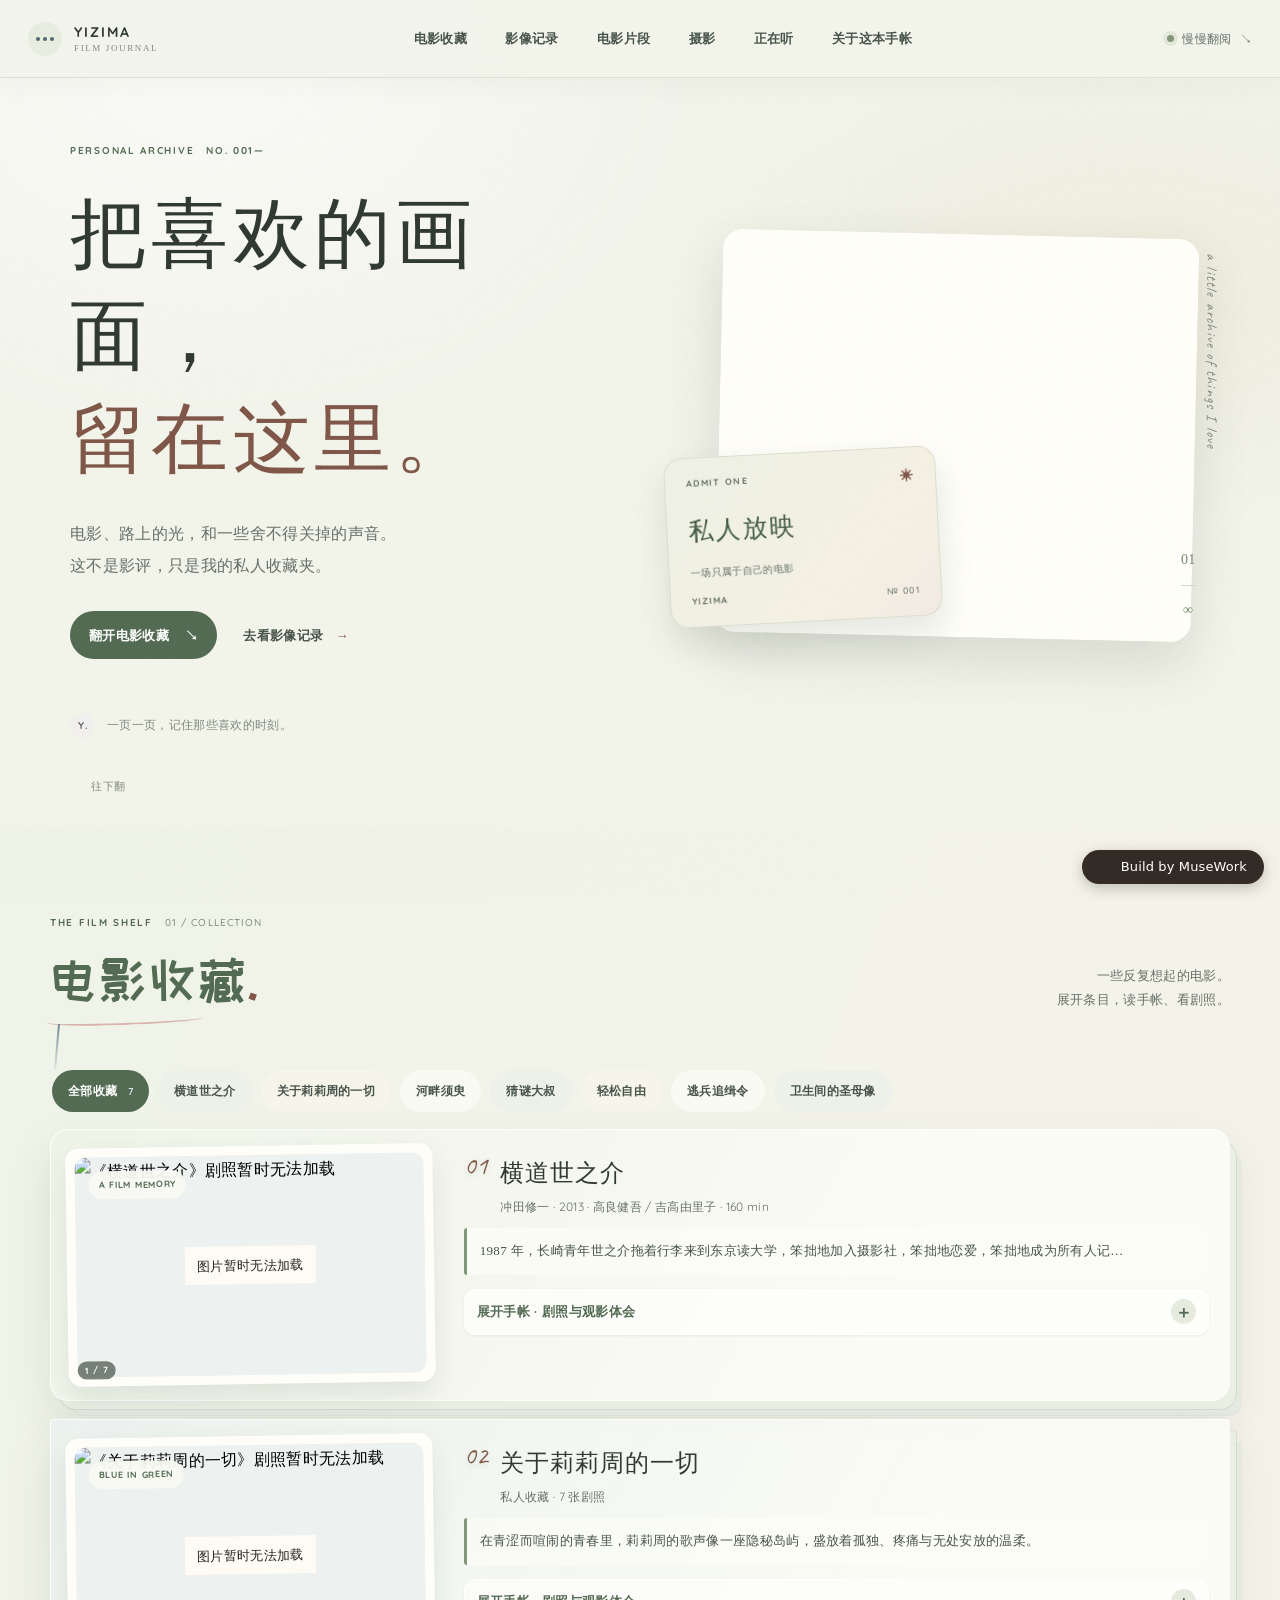
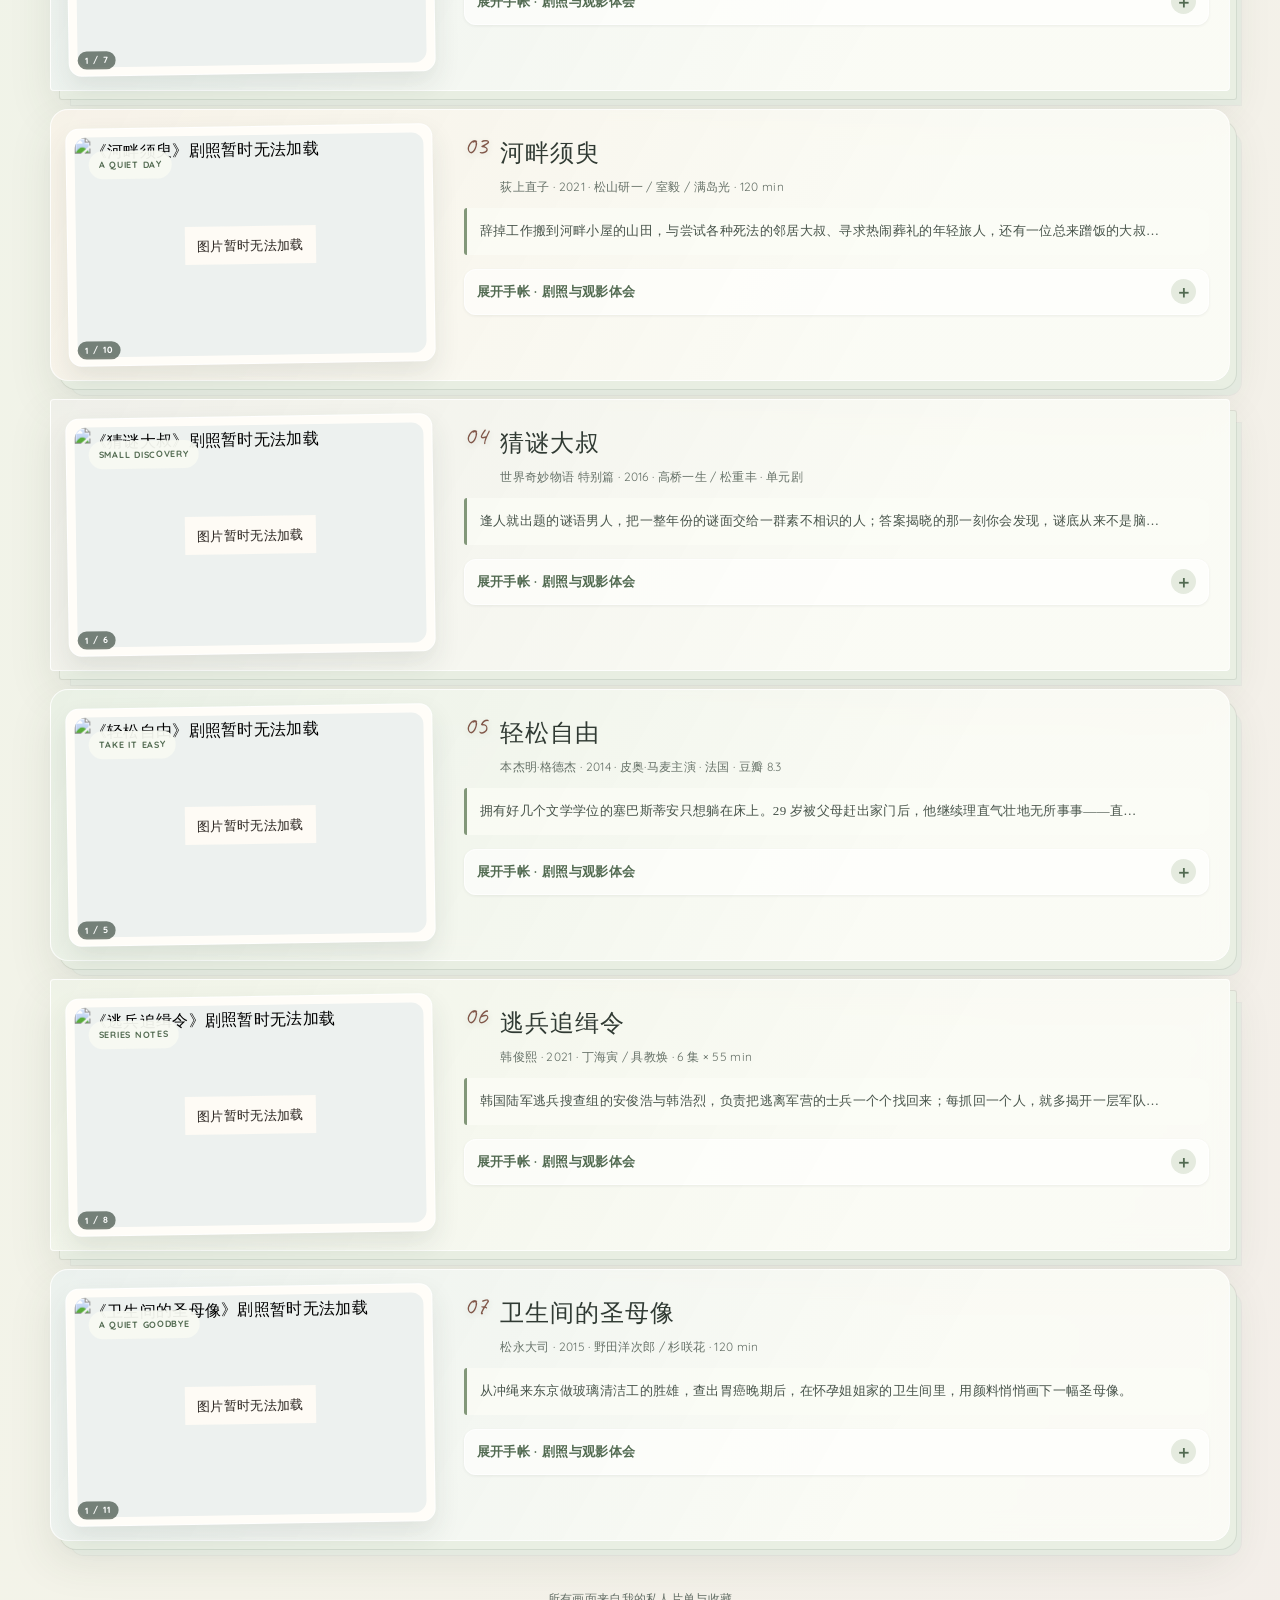
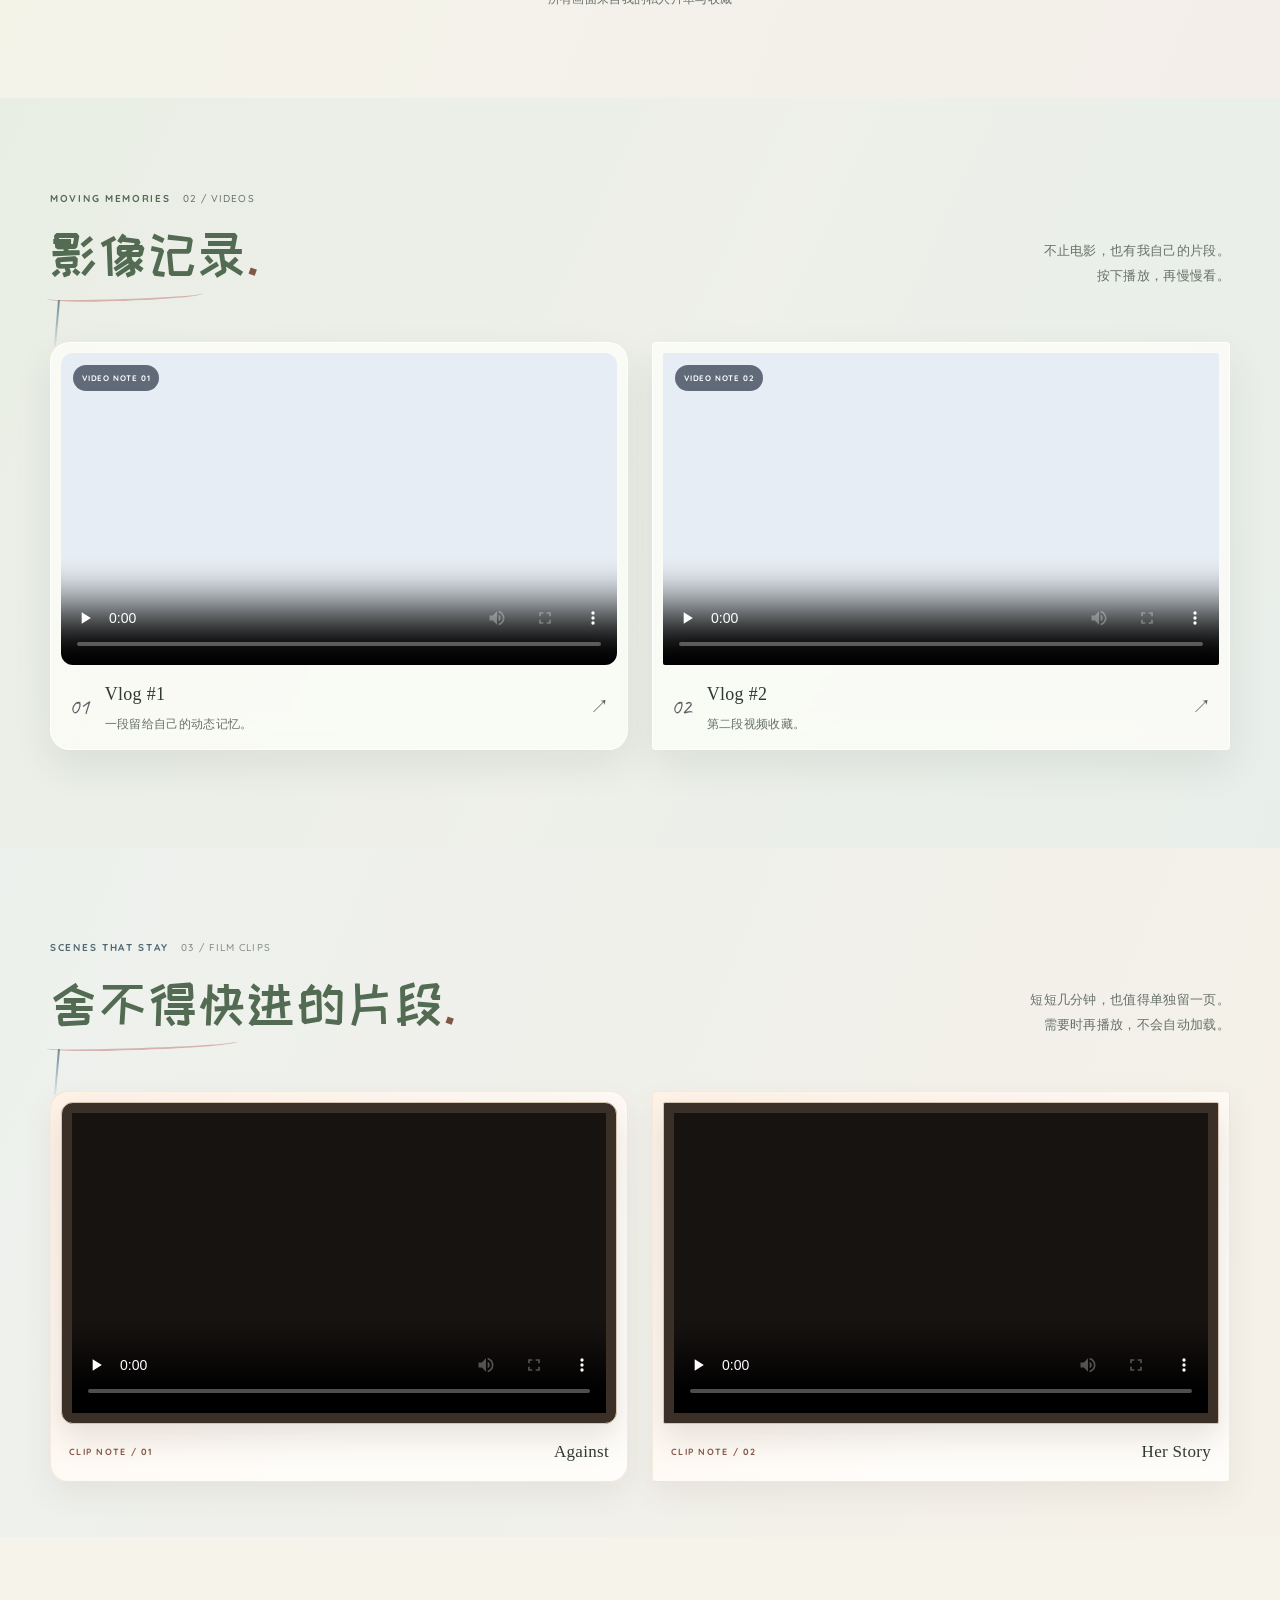
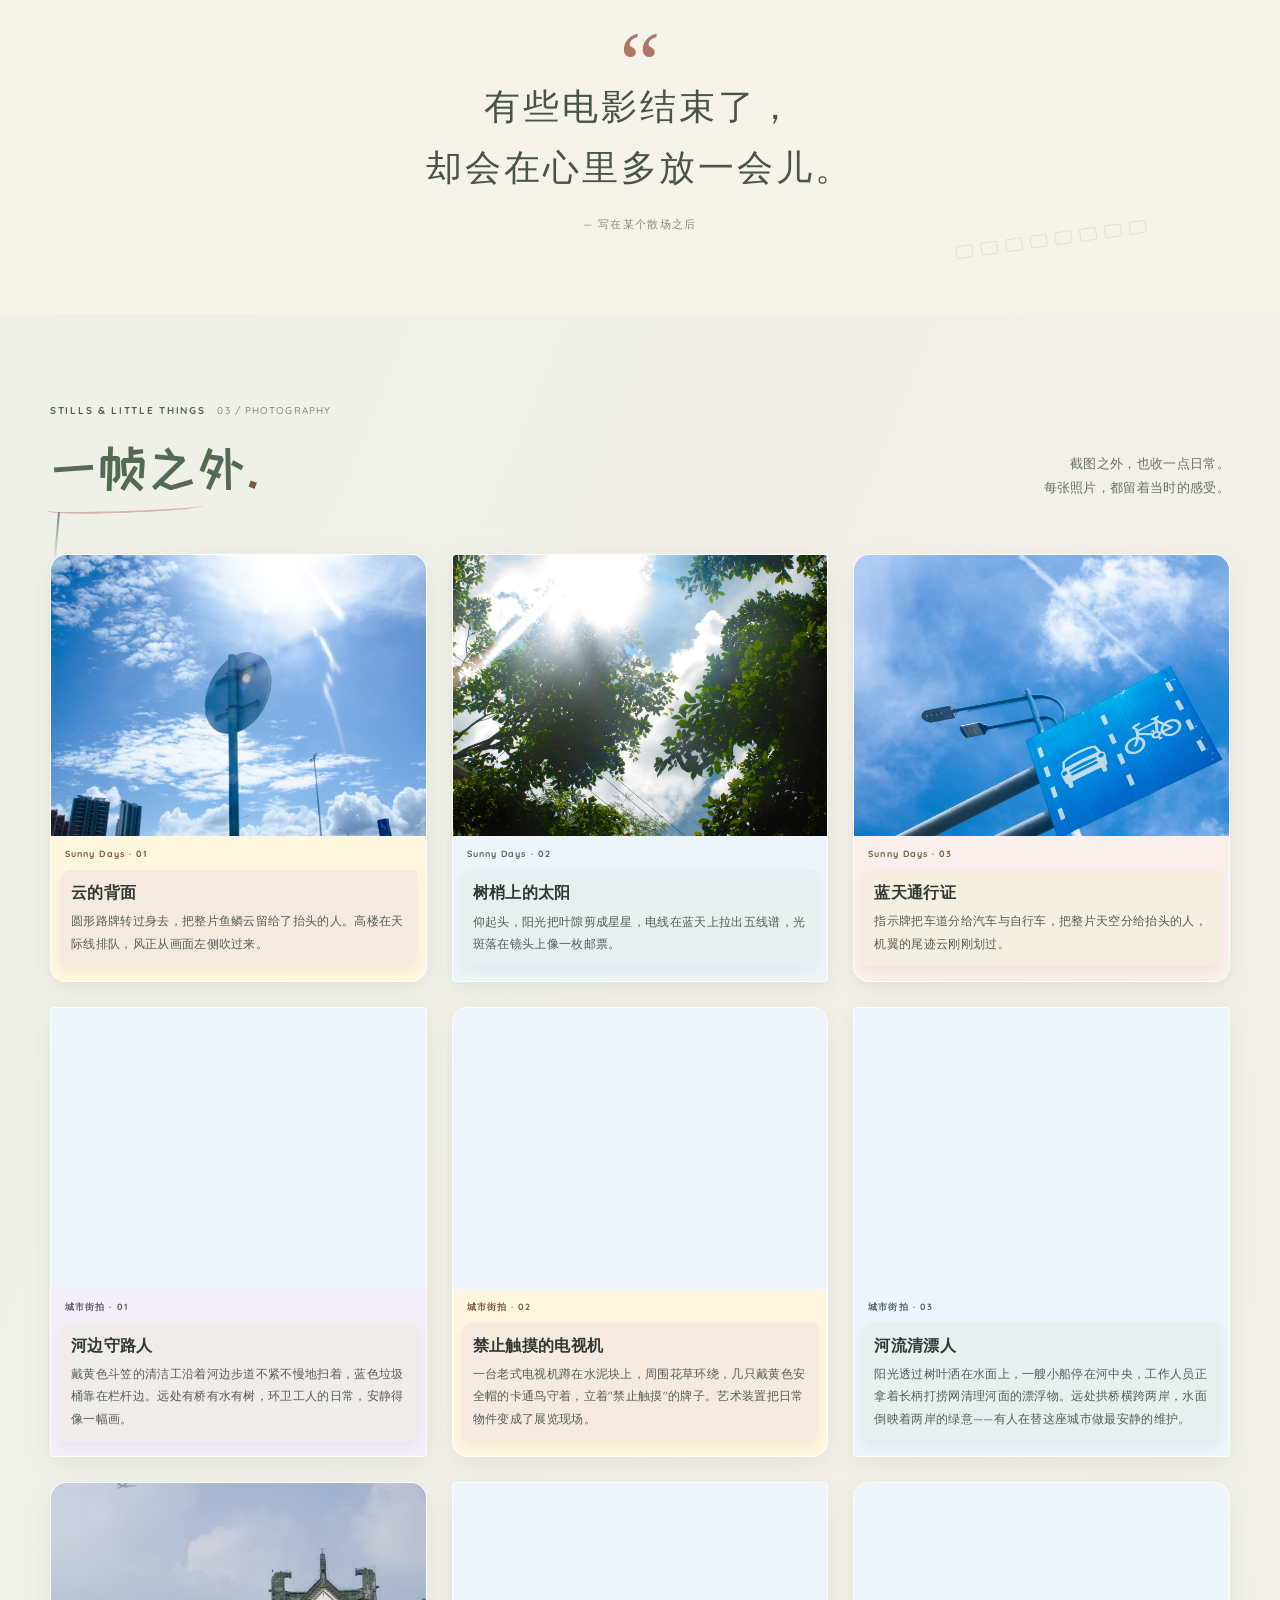
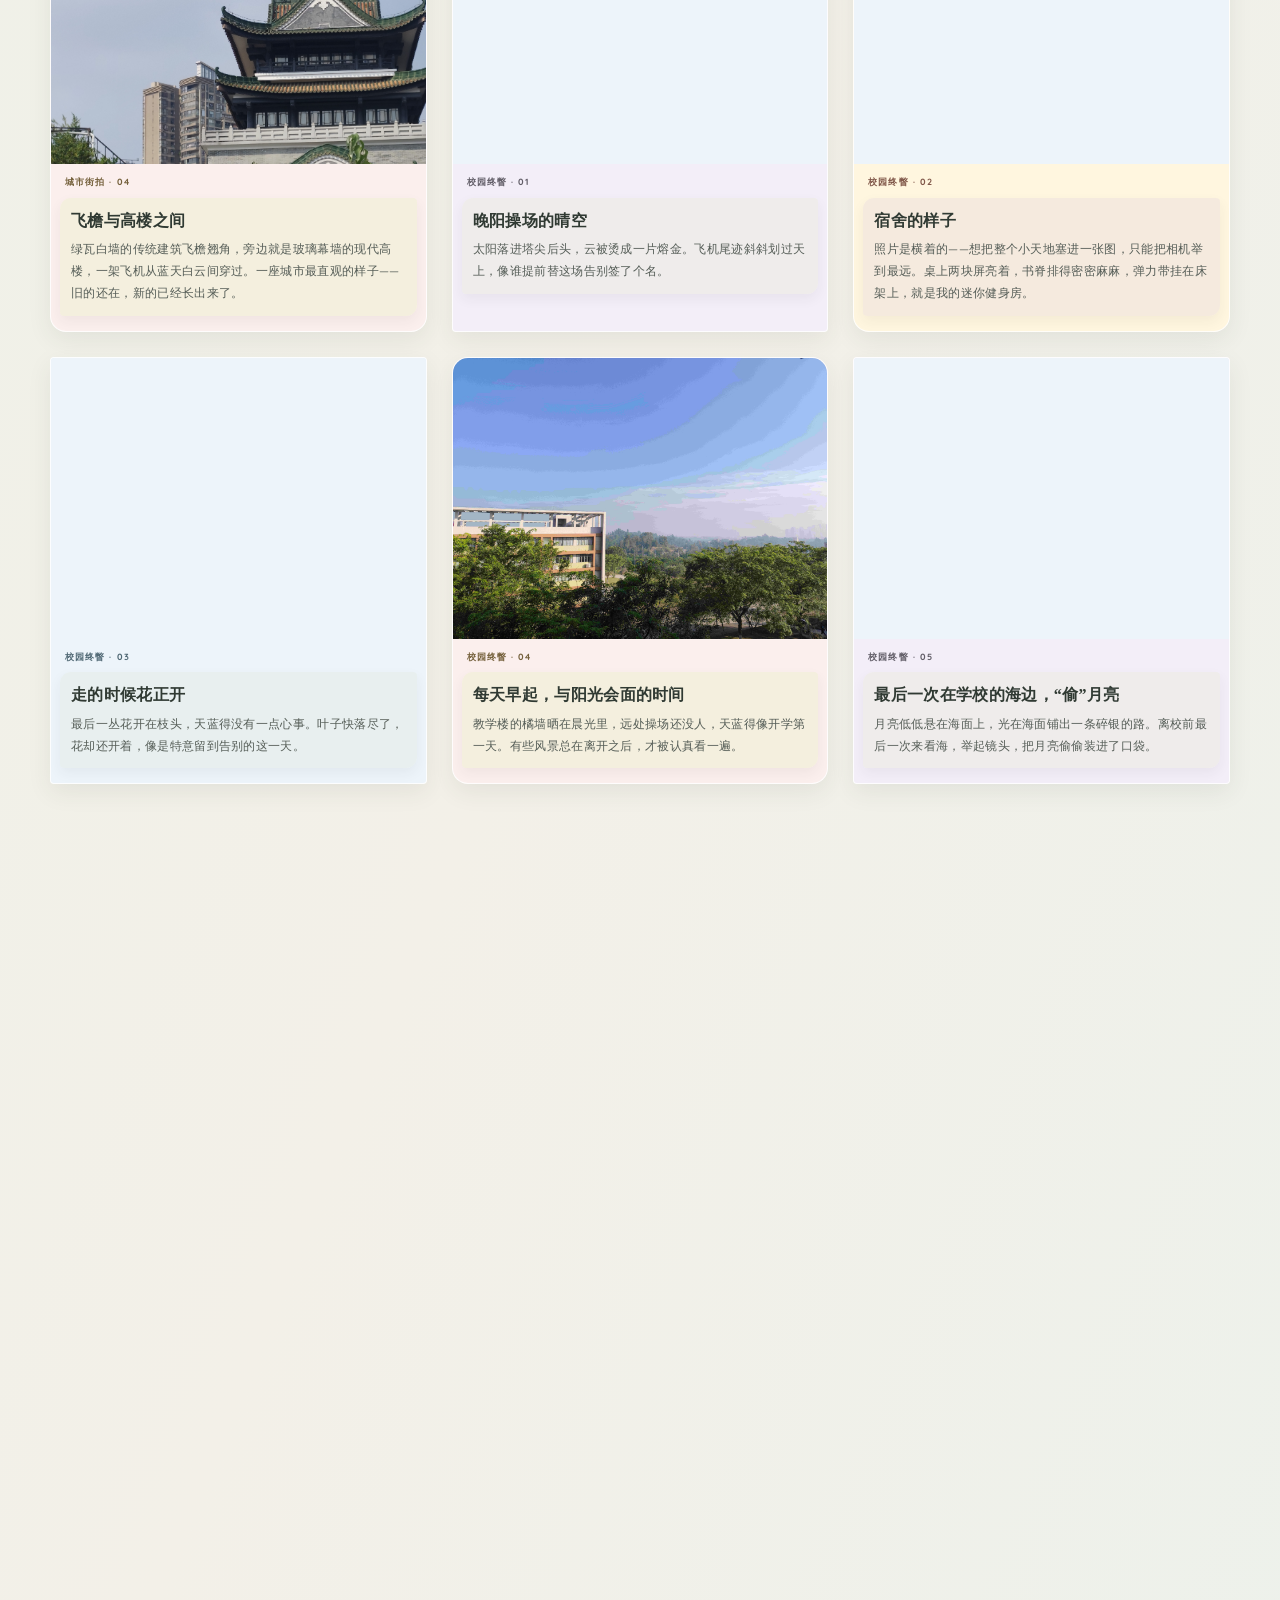
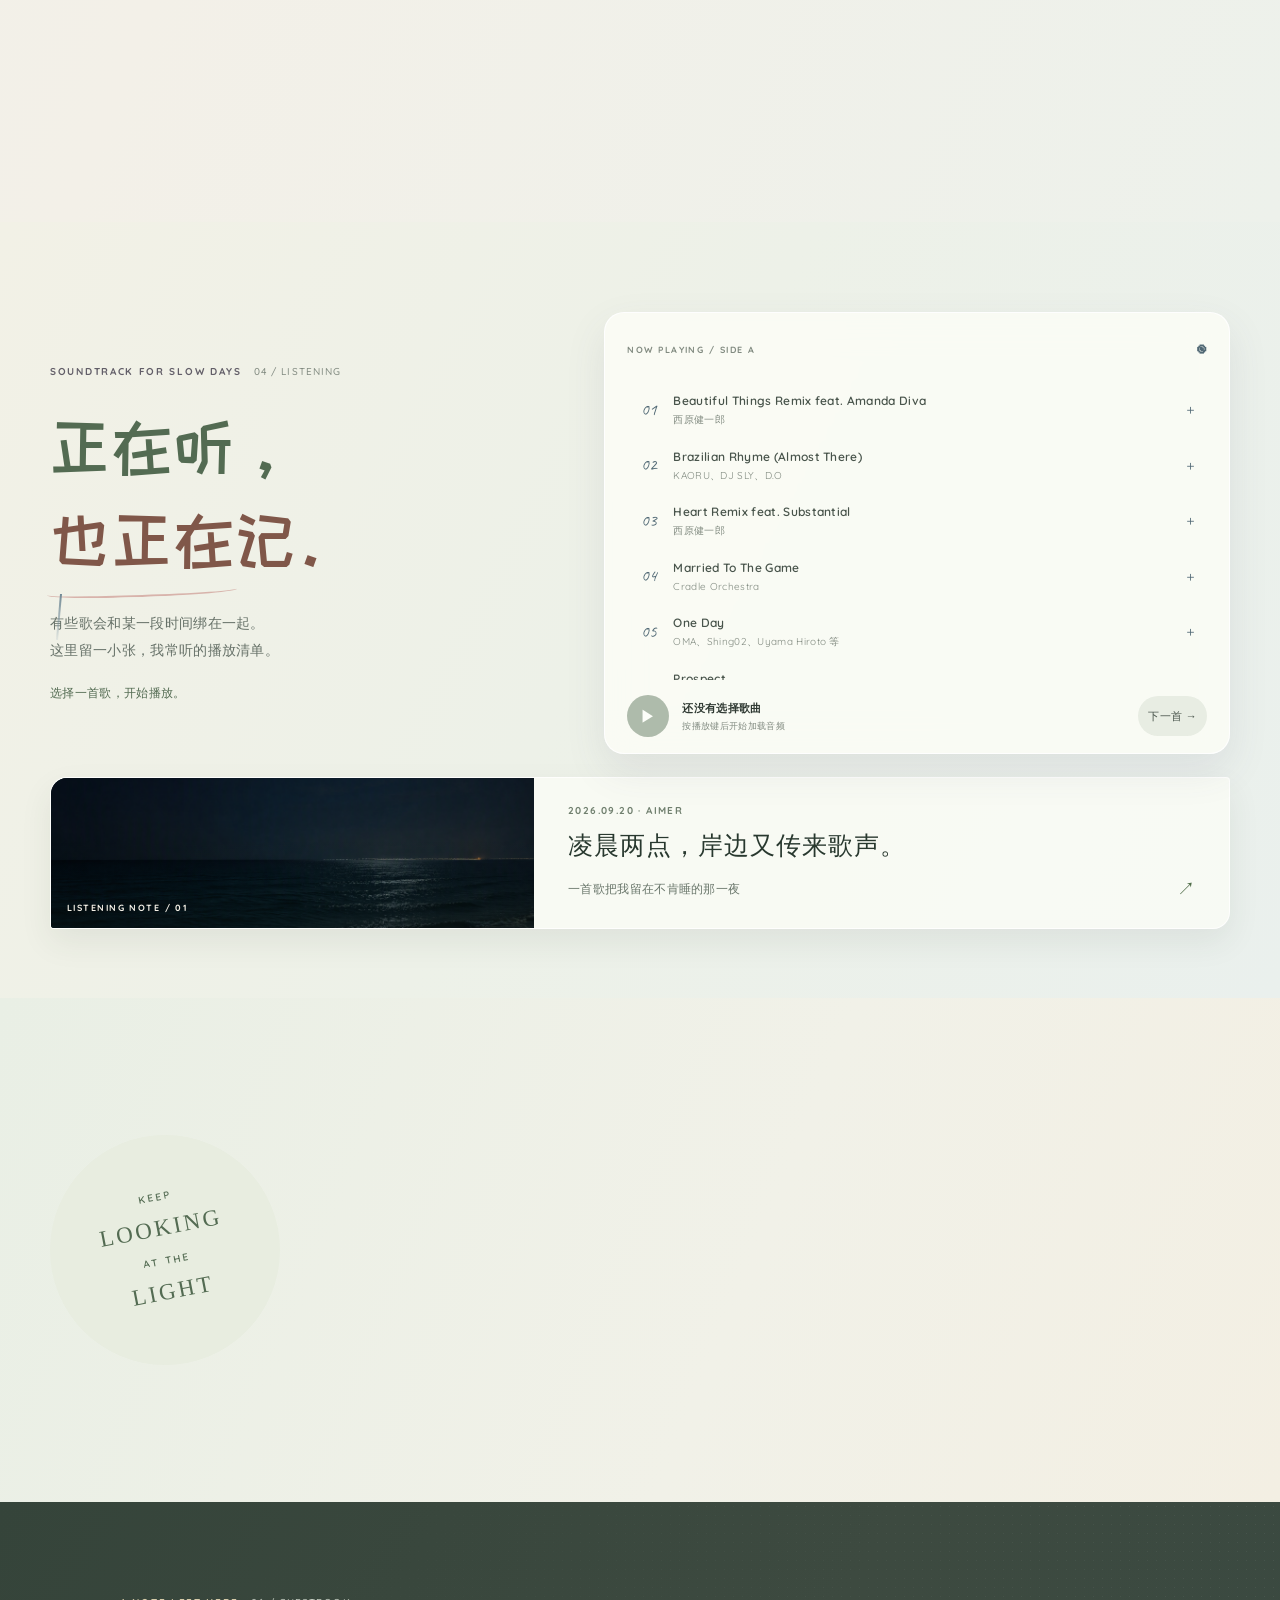
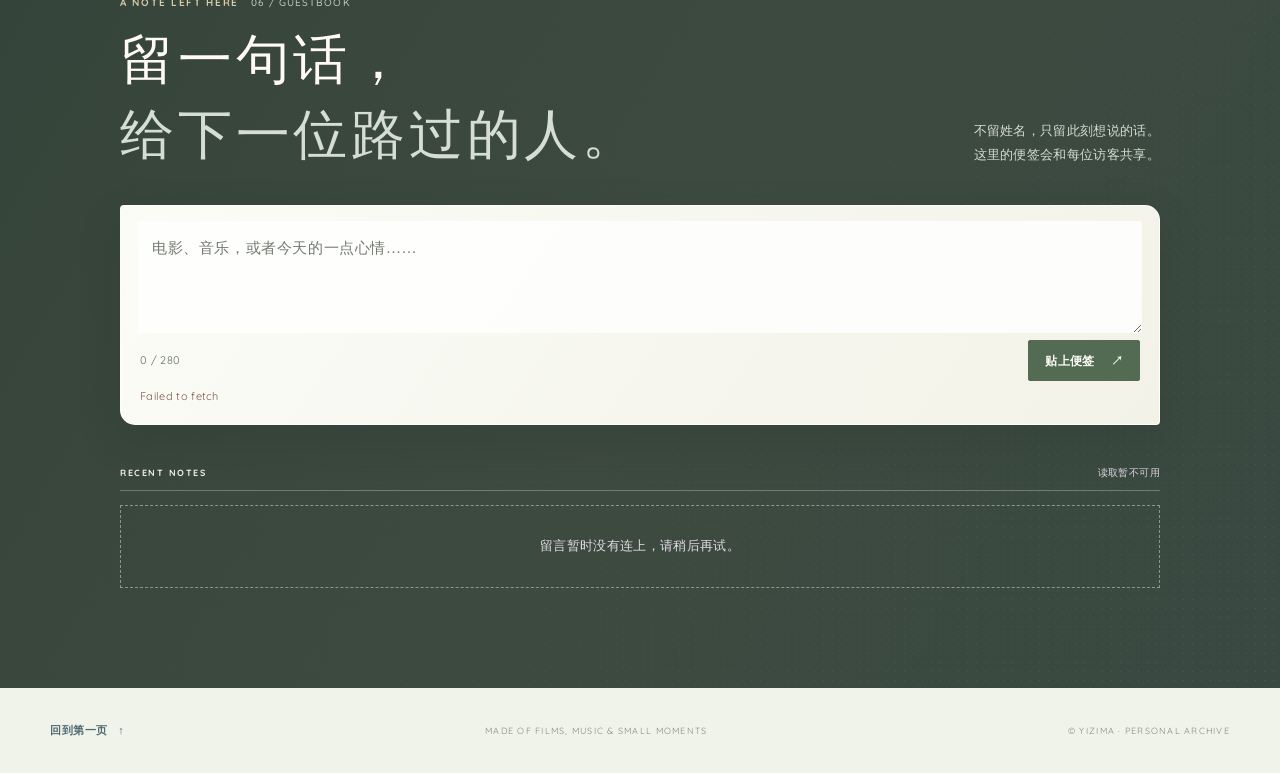
==== commit 8d2ba9f4: "Refine LOFI matcha journal UI" ====
--- a/index.html
+++ b/index.html
@@ -38,6 +38,7 @@
       <a href="#playlist">正在听</a>
       <a href="#about">关于这本手帐</a>
     </nav>
+    <div id="museUser" aria-label="当前登录用户" hidden><span id="museUserNickname"></span><button id="museLogout" type="button">登出</button></div>
     <a class="header-note" href="#films"><span class="status-dot"></span> 慢慢翻阅 <span aria-hidden="true">↘</span></a>
   </header>
 
@@ -186,7 +187,6 @@
     <span class="lightbox-count" id="lightbox-count"></span>
   </dialog>
 
-  <div id="museUser" aria-label="当前登录用户"><span id="museUserNickname"></span><button id="museLogout" type="button">登出</button></div>
   <a class="muse-badge" href="https://museai.im/home" target="_blank" rel="noopener noreferrer"><img src="assets/images/icon.png" alt="" aria-hidden="true"><span>Build by MuseWork</span></a>
   <script>
     (function(){
@@ -195,7 +195,7 @@
       const nameEl=document.getElementById('museUserNickname');
       const logoutBtn=document.getElementById('museLogout');
       fetch('/app-session/me?app_id='+APP_ID).then(r=>r.ok?r.json():null).then(u=>{
-        if(u){nameEl.textContent=u.nickname||(u.email||'').split('@')[0];userEl.style.display='';const badgeText=document.querySelector('.muse-badge span');if(badgeText)badgeText.style.display='none';}
+        if(u){nameEl.textContent=u.nickname||(u.email||'').split('@')[0];userEl.hidden=false;userEl.style.display='flex';const badgeText=document.querySelector('.muse-badge span');if(badgeText)badgeText.style.display='none';}
       }).catch(()=>{});
       logoutBtn.addEventListener('click',()=>fetch('/app-session/logout?app_id='+APP_ID,{method:'POST'}).then(()=>location.reload()));
     })();
--- a/styles.css
+++ b/styles.css
@@ -13,7 +13,7 @@
 .lightbox{position:fixed;inset:0;z-index:300;width:100%;height:100%;max-width:none;max-height:none;margin:0;padding:48px 82px;border:0;background:rgba(28,23,19,.94);color:#fff;place-items:center}.lightbox[open]{display:grid;grid-template-columns:48px minmax(0,1fr) 48px;gap:20px}.lightbox::backdrop{background:transparent}.lightbox figure{grid-column:2;grid-row:1;max-width:min(100%,1100px);margin:0;text-align:center}.lightbox figure img{max-width:100%;max-height:76vh;margin:auto;object-fit:contain;box-shadow:0 24px 75px rgba(0,0,0,.35)}.lightbox figcaption{padding-top:14px;color:#f4eadd;font-family:var(--serif);font-size:14px}.lightbox-close,.lightbox-prev,.lightbox-next{width:44px;height:44px;border:1px solid rgba(255,255,255,.35);border-radius:50%;background:rgba(255,255,255,.08);color:#fff;cursor:pointer}.lightbox-close{position:absolute;top:20px;right:22px;font-size:24px}.lightbox-prev{grid-column:1;grid-row:1}.lightbox-next{grid-column:3;grid-row:1}.lightbox-count{position:absolute;bottom:20px;left:50%;color:rgba(255,255,255,.65);font-size:11px;transform:translateX(-50%)}
 .reveal{opacity:0;transform:translateY(16px);transition:opacity .5s var(--ease),transform .5s var(--ease)}.reveal.is-visible{opacity:1;transform:none}
 @media(max-width:1020px){.wrap{width:min(100% - 44px,900px)}.site-header{padding-inline:22px}.header-note{display:none}.hero{min-height:590px;gap:15px}.hero-art{min-height:420px}.film-grid{grid-template-columns:repeat(2,minmax(0,1fr));gap:24px 20px}.film-card:nth-child(3n+2){transform:none}.film-card:nth-child(even){transform:translateY(18px)}.film-card:nth-child(even):hover{transform:translateY(14px)}.photo-strip{grid-template-columns:repeat(4,minmax(0,1fr));gap:12px}.section{padding-block:82px}.playlist-layout{gap:4%}}
-@media(max-width:720px){html{scroll-padding-top:110px}.wrap{width:calc(100% - 36px)}.site-header{min-height:104px;display:grid;grid-template-columns:1fr auto;gap:0 14px;padding:10px 18px}.brand{grid-column:1;grid-row:1}.main-nav{grid-column:1/-1;grid-row:2;gap:22px;overflow-x:auto;padding:6px 0 2px;scrollbar-width:none}.main-nav::-webkit-scrollbar{display:none}.main-nav a{font-size:12px}.hero{min-height:auto;grid-template-columns:1fr;gap:10px;padding-top:66px;padding-bottom:75px}.hero-copy{padding:0 2%}.hero h1{font-size:clamp(44px,11vw,64px)}.hero-intro{font-size:15px}.hero-footnote{margin-top:34px}.hero-art{min-height:320px;margin:0 2%}.hero-photo{inset:2% 4% 6% 11%}.hero-ticket{left:1%;bottom:2%;width:min(230px,65%);min-height:145px}.hero-ticket strong{font-size:21px}.hero-caption{right:0;top:9%}.hero-index{right:5%;bottom:5%}.scroll-cue{left:2%;bottom:25px}.section{padding-block:67px}.section-heading{align-items:flex-start;flex-direction:column;gap:10px;margin-bottom:22px}.section-aside{text-align:left}.section-kicker{flex-wrap:wrap;font-size:12px}.section-heading h2{font-size:38px}.filter-row{margin-right:-18px}.filter-chip{min-height:44px}.film-grid{gap:22px 13px}.film-meta{gap:8px;padding-top:10px}.film-meta h3{font-size:15px}.film-meta p{font-size:12px}.film-number{font-size:18px}.film-image-button::before{inset:6px}.film-tag{left:10px;top:10px;font-size:12px}.image-open{right:10px;bottom:10px;width:32px;height:32px;opacity:1;transform:none}.film-sprocket{gap:4px}.collection-note{margin-top:39px;font-size:12px;gap:8px}.note-rule{width:18px}.vlog-section{padding:67px 0 71px}.vlog-grid,.clip-grid{grid-template-columns:1fr;gap:20px}.vlog-caption{padding:12px 3px}.clip-section{padding-top:66px;padding-bottom:28px}.interlude{min-height:285px;padding-block:60px}.interlude-film{right:-1%;bottom:11%;opacity:.3}.photo-section{padding-top:10px}.photo-strip{grid-template-columns:repeat(2,minmax(0,1fr));gap:15px 13px}.photo-item{padding:6px 6px 23px}.photo-item span{right:7px;bottom:2px}.playlist-section{padding:68px 0}.playlist-layout{grid-template-columns:1fr;gap:24px}.playlist-copy h2{font-size:46px}.track-card{padding:17px 16px 14px}.about-section{grid-template-columns:1fr;gap:43px;padding-block:75px}.about-stamp{width:165px;justify-self:center}.about-stamp b{font-size:19px}.about-copy h2{font-size:42px}.site-footer{min-height:104px;flex-wrap:wrap;justify-content:center;align-content:center;gap:8px 18px;text-align:center}.site-footer p{order:3;width:100%}.lightbox{padding:60px 15px 70px}.lightbox[open]{grid-template-columns:38px minmax(0,1fr) 38px;gap:7px}.lightbox-prev,.lightbox-next,.lightbox-close{width:38px;height:38px}.lightbox figure img{max-height:67vh}#museUser{top:112px;right:10px}}
+@media(max-width:720px){html{scroll-padding-top:110px}.wrap{width:calc(100% - 36px)}.site-header{min-height:104px;display:grid;grid-template-columns:1fr auto;gap:0 14px;padding:10px 18px}.brand{grid-column:1;grid-row:1}.main-nav{grid-column:1/-1;grid-row:2;gap:22px;overflow-x:auto;padding:6px 0 2px;scrollbar-width:none}.main-nav::-webkit-scrollbar{display:none}.main-nav a{font-size:12px}.hero{min-height:auto;grid-template-columns:1fr;gap:10px;padding-top:66px;padding-bottom:75px}.hero-copy{padding:0 2%}.hero h1{font-size:clamp(44px,11vw,64px)}.hero-intro{font-size:15px}.hero-footnote{margin-top:34px}.hero-art{min-height:320px;margin:0 2%}.hero-photo{inset:2% 4% 6% 11%}.hero-ticket{left:1%;bottom:2%;width:min(230px,65%);min-height:145px}.hero-ticket strong{font-size:21px}.hero-caption{right:0;top:9%}.hero-index{right:5%;bottom:5%}.scroll-cue{left:2%;bottom:25px}.section{padding-block:67px}.section-heading{align-items:flex-start;flex-direction:column;gap:10px;margin-bottom:22px}.section-aside{text-align:left}.section-kicker{flex-wrap:wrap;font-size:12px}.section-heading h2{font-size:38px}.filter-row{margin-right:-18px}.filter-chip{min-height:44px}.film-grid{gap:22px 13px}.film-meta{gap:8px;padding-top:10px}.film-meta h3{font-size:15px}.film-meta p{font-size:12px}.film-number{font-size:18px}.film-image-button::before{inset:6px}.film-tag{left:10px;top:10px;font-size:12px}.image-open{right:10px;bottom:10px;width:32px;height:32px;opacity:1;transform:none}.film-sprocket{gap:4px}.collection-note{margin-top:39px;font-size:12px;gap:8px}.note-rule{width:18px}.vlog-section{padding:67px 0 71px}.vlog-grid,.clip-grid{grid-template-columns:1fr;gap:20px}.vlog-caption{padding:12px 3px}.clip-section{padding-top:66px;padding-bottom:28px}.interlude{min-height:285px;padding-block:60px}.interlude-film{right:-1%;bottom:11%;opacity:.3}.photo-section{padding-top:10px}.photo-strip{grid-template-columns:repeat(2,minmax(0,1fr));gap:15px 13px}.photo-item{padding:6px 6px 23px}.photo-item span{right:7px;bottom:2px}.playlist-section{padding:68px 0}.playlist-layout{grid-template-columns:1fr;gap:24px}.playlist-copy h2{font-size:46px}.track-card{padding:17px 16px 14px}.about-section{grid-template-columns:1fr;gap:43px;padding-block:75px}.about-stamp{width:165px;justify-self:center}.about-stamp b{font-size:19px}.about-copy h2{font-size:42px}.site-footer{min-height:104px;flex-wrap:wrap;justify-content:center;align-content:center;gap:8px 18px;text-align:center}.site-footer p{order:3;width:100%}.lightbox{padding:60px 15px 70px}.lightbox[open]{grid-template-columns:38px minmax(0,1fr) 38px;gap:7px}.lightbox-prev,.lightbox-next,.lightbox-close{width:38px;height:38px}.lightbox figure img{max-height:67vh}}
 @media(max-width:390px){.wrap{width:calc(100% - 28px)}.main-nav{gap:18px}.main-nav a{font-size:12px}.hero h1{font-size:43px}.film-grid{grid-template-columns:1fr;gap:23px}.film-card:nth-child(even){transform:none}.film-meta h3{font-size:17px}.photo-strip{gap:11px}.track-card{padding-inline:12px}.next-button{padding-inline:7px;font-size:12px}}
 @media(prefers-reduced-motion:reduce){*,*::before,*::after{scroll-behavior:auto!important;animation-duration:.01ms!important;animation-iteration-count:1!important;transition-duration:.01ms!important}.reveal{opacity:1;transform:none}}
 
--- a/theme-matcha.css
+++ b/theme-matcha.css
@@ -1,57 +1,59 @@
 /* Matcha theme override */
 
-:root{--paper:#f1f3e9;--paper-light:#fbfcf6;--paper-white:#fffef9;--ink:#25362b;--ink-soft:#405445;--muted:#68786a;--muted-light:#89958a;--line:#dce4d5;--line-dark:#c4d1be;--rust:#69865f;--rust-dark:#4e6d48;--rust-pale:#e3ebdc;--olive:#76906a;--shadow:0 18px 48px rgba(45,68,48,.10)}
+:root{--paper:#fff8ee;--paper-light:#fffdf8;--paper-white:#fffefa;--ink:#343440;--ink-soft:#4c4a56;--muted:#716c78;--muted-light:#817b87;--line:#e7dfd9;--line-dark:#d5cbc5;--rust:#bc716b;--rust-dark:#8f4f54;--rust-pale:#f3e4df;--olive:#5f7f8f;--shadow:0 18px 48px rgba(63,57,69,.10);--triad-coral:#bf7771;--triad-coral-ink:#874d50;--triad-yellow:#c3a05a;--triad-yellow-ink:#806324;--triad-blue:#7898b2;--triad-blue-ink:#496780;--triad-lilac:#9586a9;--triad-lilac-ink:#625474;--triad-mint:#86a698;--triad-mint-ink:#4e7063;--surface-cream:#fff6df;--surface-blush:#fbefed;--surface-blue:#edf4fa;--surface-lilac:#f3eef8;--surface-mint:#edf5ef;--surface-apricot:#fff1e6;--surface-sky:#eef2f8}
 body{background:var(--paper);color:var(--ink)}
-.site-header{background:rgba(241,243,233,.94);border-bottom:0;box-shadow:0 8px 24px rgba(45,68,48,.035)}
-.brand-mark{border:0;background:#e1ead9;transform:none}.brand-mark i{background:var(--rust-dark)}
-.main-nav a::after{display:none}.main-nav a:hover,.main-nav a:focus-visible{color:var(--rust-dark)}
-.status-dot{background:#7b9b68;box-shadow:0 0 0 4px rgba(123,155,104,.14)}
-.eyebrow,.section-kicker,.heading-period,.hero h1 em,.playlist-copy h2 em,.about-copy h2 em{color:var(--rust-dark)}
+.site-header{background:rgba(255,248,238,.94);border-bottom:1px solid rgba(213,203,197,.62);box-shadow:0 8px 24px rgba(63,57,69,.035)}
+.brand-mark{border:0;background:var(--surface-blue);transform:none}.brand-mark i{background:var(--triad-blue-ink)}
+.main-nav a::after{display:none}.main-nav a:hover,.main-nav a:focus-visible{color:var(--triad-blue-ink)}
+.status-dot{background:var(--triad-mint);box-shadow:0 0 0 4px rgba(134,166,152,.17)}
+.eyebrow{color:var(--triad-blue-ink)}.section-kicker{color:var(--triad-coral-ink)}.heading-period{color:var(--triad-yellow-ink)}.hero h1 em,.playlist-copy h2 em,.about-copy h2 em{color:var(--triad-coral-ink)}
 .eyebrow-line,.scroll-line{display:none}
-.button{border-radius:999px}.button-primary{background:var(--rust-dark)}.button-primary:hover{background:#3f5e3a}
-.text-link{border:0}.text-link span{color:var(--rust-dark)}
-.hero-photo{border-radius:20px;transform:rotate(1.3deg);box-shadow:0 22px 54px rgba(45,68,48,.15)}
+.button{border-radius:999px}.button-primary{background:var(--triad-blue-ink)}.button-primary:hover{background:#38566d}
+.text-link{border:0}.text-link span{color:var(--triad-coral-ink)}
+.hero-photo{border-radius:20px;transform:rotate(1.3deg);box-shadow:0 22px 54px rgba(74,91,113,.15)}
 .hero-photo::after{display:none}
-.hero-ticket{clip-path:none;border:0;border-radius:18px;background:#dce8d5;box-shadow:0 16px 34px rgba(45,68,48,.16);transform:rotate(-3deg)}
-.hero-ticket::before,.hero-ticket::after,.ticket-rule{display:none}.hero-ticket strong{color:#344d35}.ticket-top,.ticket-bottom{color:#647c5d}.ticket-top b{color:var(--rust-dark)}
-.stamp{border:0;background:#e2ebda;color:var(--rust-dark)}
+.hero-ticket{clip-path:none;border:1px solid rgba(191,119,113,.18);border-radius:18px;background:linear-gradient(135deg,#fff0e2,#f7e8e1 62%,#eeeaf4);box-shadow:0 16px 34px rgba(86,68,70,.13);transform:rotate(-3deg)}
+.hero-ticket::before,.hero-ticket::after,.ticket-rule{display:none}.hero-ticket strong{color:var(--triad-coral-ink)}.ticket-top,.ticket-bottom{color:#776875}.ticket-top b{color:var(--triad-yellow-ink)}
+.stamp{border:0;background:var(--surface-lilac);color:var(--triad-lilac-ink)}
 .section{padding-block:88px}.section-aside{color:var(--muted)}
 .filter-row{scrollbar-width:none}.filter-row::-webkit-scrollbar{display:none}
-.filter-chip{border:0;background:#e5ebdf;color:var(--ink-soft);border-radius:999px}.filter-chip:hover{background:#d8e4d1;border:0}
-.filter-chip.is-active{background:var(--rust-dark);color:white}.filter-chip span{color:var(--muted)}.filter-chip.is-active span{color:#e6efe1}
+.filter-chip{border:1px solid transparent;background:var(--surface-cream);color:var(--ink-soft);border-radius:999px}.filter-chip:nth-child(4n+2){background:var(--surface-blush)}.filter-chip:nth-child(4n+3){background:var(--surface-blue)}.filter-chip:nth-child(4n){background:var(--surface-lilac)}.filter-chip:hover{border-color:var(--triad-blue);background:#e4edf5}
+.filter-chip.is-active{background:var(--triad-blue-ink);color:white}.filter-chip span{color:var(--muted)}.filter-chip.is-active span{color:#e6eef5}
 .film-grid{gap:30px 24px}
-.film-card{overflow:hidden;padding:0 0 12px;background:var(--paper-light);border-radius:18px;box-shadow:0 10px 28px rgba(45,68,48,.07)}
+.film-card{overflow:hidden;padding:0 0 12px;background:var(--paper-light);border-radius:18px;box-shadow:0 10px 28px rgba(63,57,69,.07)}
+.film-card:nth-child(5n+1){background:linear-gradient(145deg,#fff8ed,#fffdf8 70%)}.film-card:nth-child(5n+2){background:linear-gradient(145deg,#f1f6fb,#fffdfa 76%)}.film-card:nth-child(5n+3){background:linear-gradient(145deg,#fbf0ef,#fffdfa 76%)}.film-card:nth-child(5n+4){background:linear-gradient(145deg,#f4eff8,#fffdfa 76%)}.film-card:nth-child(5n){background:linear-gradient(145deg,#eef5ef,#fffdfa 76%)}
 .film-card:nth-child(even){border-radius:4px}
 .film-card:nth-child(3n+2){transform:translateY(18px)}
 .film-card:nth-child(3n+2):hover{transform:translateY(14px)}
-.film-image-button{border-radius:0;background:#dfe7d8}
+.film-image-button{border-radius:0;background:var(--surface-blue)}
 .film-card:nth-child(odd) .film-image-button{border-radius:18px 18px 0 0}
 .film-card:nth-child(even) .film-image-button{border-radius:4px 4px 0 0}
 .film-image-button::before{display:none}
 .film-tag{left:14px;top:14px;padding:6px 10px;border-radius:999px;background:rgba(251,252,246,.94);color:var(--rust-dark);letter-spacing:.08em}
-.image-open{border:0;background:rgba(37,54,43,.64)}
-.film-meta{padding:14px 16px 0}.film-number{color:var(--rust-dark)}.film-meta h3{color:var(--ink)}
+.image-open{border:0;background:rgba(53,72,91,.72)}
+.film-meta{padding:14px 16px 0}.film-number{color:var(--triad-coral-ink)}.film-meta h3{color:var(--ink)}
 .film-sprocket{display:none}.collection-note{margin-top:48px;color:var(--muted)}.note-rule{display:none}
-.vlog-section{background:#dfe8d9;color:var(--ink)}
-.section-heading-light .section-kicker{color:var(--rust-dark)}.section-heading-light .section-kicker span,.section-heading-light .section-aside{color:var(--muted)}.section-heading-light h2{color:var(--ink)}
-.vlog-card{overflow:hidden;padding:10px;background:var(--paper-light);border-radius:20px;box-shadow:0 16px 38px rgba(45,68,48,.10)}
+.vlog-section{background:linear-gradient(115deg,#f7edf0 0%,#f5eef8 50%,#eef3fa 100%);color:var(--ink)}
+.section-heading-light .section-kicker{color:var(--triad-lilac-ink)}.section-heading-light .section-kicker span,.section-heading-light .section-aside{color:var(--muted)}.section-heading-light h2{color:var(--triad-blue-ink)}
+.vlog-card{overflow:hidden;padding:10px;background:rgba(255,253,250,.88);border:1px solid rgba(255,255,255,.85);border-radius:20px;box-shadow:0 16px 38px rgba(91,73,97,.10)}
 .vlog-card:nth-child(even){border-radius:4px}
-.vlog-frame{padding:0;border:0;background:transparent;box-shadow:none}.vlog-frame::before{display:none}.vlog-frame video{border-radius:12px;background:#dce5d6}.vlog-card:nth-child(even) .vlog-frame video{border-radius:2px}
-.frame-label{left:12px;top:12px;padding:6px 9px;border-radius:999px;background:rgba(37,54,43,.72);color:white;letter-spacing:.1em}
-.vlog-caption{padding:14px 8px 5px}.vlog-number,.vlog-arrow{color:var(--rust-dark)}.vlog-caption h3{color:var(--ink)}.vlog-caption p{color:var(--muted)}
-.clip-card{overflow:hidden;padding:10px;background:var(--paper-light);border-radius:18px;box-shadow:0 12px 30px rgba(45,68,48,.08)}.clip-card:nth-child(even){border-radius:4px}
+.vlog-frame{padding:0;border:0;background:transparent;box-shadow:none}.vlog-frame::before{display:none}.vlog-frame video{border-radius:12px;background:#e7edf4}.vlog-card:nth-child(even) .vlog-frame video{border-radius:2px}
+.frame-label{left:12px;top:12px;padding:6px 9px;border-radius:999px;background:rgba(58,70,88,.78);color:white;letter-spacing:.1em}
+.vlog-caption{padding:14px 8px 5px}.vlog-number,.vlog-arrow{color:var(--triad-lilac-ink)}.vlog-caption h3{color:var(--ink)}.vlog-caption p{color:var(--muted)}
+.clip-card{overflow:hidden;padding:10px;background:linear-gradient(145deg,#fff2e7,#fffdfa 72%);border:1px solid rgba(223,192,165,.32);border-radius:18px;box-shadow:0 12px 30px rgba(106,79,59,.08)}.clip-card:nth-child(even){border-radius:4px}
 .clip-frame{overflow:hidden;border-radius:12px}.clip-card:nth-child(even) .clip-frame{border-radius:2px}
-.clip-caption{padding:13px 8px 4px}.clip-caption>span{color:var(--rust-dark)}.clip-caption h3{color:var(--ink)}
-.interlude{border:0}.interlude-mark{color:#8da27f}.interlude-film{opacity:.3}
-.photo-item{overflow:hidden;padding:0 0 25px;background:var(--paper-light);border-radius:16px;box-shadow:0 8px 24px rgba(45,68,48,.08)}
-.photo-item:nth-child(even){border-radius:3px}.photo-item img{border-radius:0;background:#dfe7d8}.photo-item span{right:12px;bottom:5px;color:var(--muted)}
-.playlist-section{background:#e2eadc}.track-card{padding:20px 22px 16px;border:0;border-radius:20px;background:var(--paper-light);box-shadow:0 16px 40px rgba(45,68,48,.10)}
-.track-card-head{border:0}.track-row{margin:3px 0;padding:7px 10px;border:0;border-radius:12px}.track-row:nth-child(even){border-radius:3px}.track-row:hover,.track-row.is-selected{background:#e5eddf}
-.track-index,.track-action,.vinyl-icon{color:var(--rust-dark)}.play-button{background:var(--rust-dark)}.next-button{border:0;border-radius:999px;background:#e5eddf;color:var(--ink-soft)}
-.about-stamp{border:0;outline:0;border-radius:50%;background:#e0e9d9;color:var(--rust-dark)}
-.site-footer{border:0}.back-top{color:var(--rust-dark)}
-.lightbox{background:rgba(27,43,31,.95)}
-.film-image-button.image-unavailable{background:#dfe7d8;border-radius:16px}
+.clip-caption{padding:13px 8px 4px}.clip-caption>span{color:var(--triad-coral-ink)}.clip-caption h3{color:var(--ink)}
+.interlude{border:0}.interlude-mark{color:var(--triad-coral)}.interlude-film{opacity:.3}
+.photo-item{overflow:hidden;padding:0 0 25px;background:var(--paper-light);border-radius:16px;box-shadow:0 8px 24px rgba(74,91,113,.08)}
+.photo-item:nth-child(4n+1){background:#fff6df}.photo-item:nth-child(4n+2){background:#edf4fa}.photo-item:nth-child(4n+3){background:#fbefed}.photo-item:nth-child(4n){background:#f3eef8}
+.photo-item:nth-child(even){border-radius:3px}.photo-item img{border-radius:0;background:#edf4fa}.photo-item span{right:12px;bottom:5px;color:var(--triad-blue-ink)}
+.playlist-section{background:linear-gradient(118deg,#fff3e7 0%,#f7eff4 47%,#edf3fa 100%)}.track-card{padding:20px 22px 16px;border:1px solid rgba(255,255,255,.88);border-radius:20px;background:rgba(255,253,250,.88);box-shadow:0 16px 40px rgba(74,77,104,.10)}
+.track-card-head{border:0}.track-row{margin:3px 0;padding:7px 10px;border:0;border-radius:12px}.track-row:nth-child(even){border-radius:3px}.track-row:hover,.track-row.is-selected{background:#edf3fa}
+.track-index,.track-action,.vinyl-icon{color:var(--triad-blue-ink)}.play-button{background:var(--triad-coral-ink)}.next-button{border:0;border-radius:999px;background:#f7ebdf;color:var(--ink-soft)}
+.about-stamp{border:0;outline:0;border-radius:50%;background:#fff2cd;color:var(--triad-yellow-ink)}
+.site-footer{border:0}.back-top{color:var(--triad-blue-ink)}
+.lightbox{background:rgba(45,48,62,.95)}
+.film-image-button.image-unavailable{background:var(--surface-blue);border-radius:16px}
 @media(max-width:1020px){.film-card:nth-child(3n+2){transform:none}.film-card:nth-child(even){transform:translateY(16px)}.film-card:nth-child(even):hover{transform:translateY(12px)}}
 @media(max-width:720px){.section{padding-block:67px}.film-card{padding-bottom:10px}.film-card:nth-child(3n+2){transform:none}.film-card:nth-child(even){transform:translateY(12px)}.film-card:nth-child(even):hover{transform:translateY(8px)}.film-meta{padding:10px 11px 0}.vlog-card,.clip-card{padding:8px}.track-card{padding:17px 14px 14px}.photo-item{padding-bottom:24px}}
 @media(max-width:390px){.film-card:nth-child(even){transform:none}}
@@ -78,7 +80,7 @@
   top: calc(100% + 7px);
   width: 2px;
   height: clamp(22px, 3.6vw, 46px);
-  background: linear-gradient(to bottom, var(--olive), rgba(118,144,106,.12));
+  background: linear-gradient(to bottom, var(--triad-blue), rgba(120,152,178,.12));
   transform: rotate(5deg);
   transform-origin: top;
 }
@@ -91,7 +93,7 @@
   bottom: -.16em;
   width: min(74%, 190px);
   height: 8px;
-  border-bottom: 2px solid rgba(105,134,95,.58);
+  border-bottom: 2px solid rgba(191,119,113,.5);
   border-radius: 50%;
   transform: rotate(-2deg);
 }
@@ -106,3 +108,70 @@
 @media (prefers-reduced-motion: reduce) {
   .section-heading h2::after, .playlist-copy h2::after, .about-copy h2::after { transform:none; }
 }
+
+/* Keep floating utilities out of the reading and card-action areas. */
+#museUser{position:static;top:auto;right:auto;z-index:auto;display:flex;flex:none;align-items:center;gap:8px;margin-left:auto;padding:5px 9px 5px 12px;border:1px solid var(--line);border-radius:999px;background:rgba(255,255,255,.62);box-shadow:none;color:var(--ink-soft);font-size:11px;line-height:1.3}
+#museUser[hidden]{display:none!important}
+#museUser button{min-height:32px;padding:4px 7px;border:0;border-left:1px solid var(--line);background:transparent;color:var(--rust-dark);font-size:11px;cursor:pointer}
+.film-details[open] .film-expand{position:relative;z-index:2}
+.film-details[open]~.film-teaser{position:relative;z-index:1}
+.film-entry:has(.film-details[open]){z-index:5}
+.film-entry:has(.film-details[open])~.film-entry{z-index:0}
+body:has(.film-details[open]) .muse-badge{opacity:0;pointer-events:none}
+#films-title{color:var(--triad-coral-ink)}
+#clips-title{color:var(--triad-yellow-ink)}
+#photos-title{color:var(--triad-blue-ink)}
+#playlist-title{color:var(--triad-lilac-ink)}
+#about-title{color:var(--triad-mint-ink)}
+#clips .section-kicker{color:var(--triad-blue-ink)}
+#photos .section-kicker{color:var(--triad-mint-ink)}
+#playlist .section-kicker{color:var(--triad-lilac-ink)}
+#about .section-kicker{color:var(--triad-yellow-ink)}
+.guestbook-heading .section-kicker{color:#f2d694}
+#films,.clip-section,.photo-section,.about-section{width:100%;margin-inline:0;padding-inline:max(28px,calc((100vw - 1180px)/2));}
+#films{background:linear-gradient(112deg,#fff6df 0%,#fff9f1 48%,#fbefed 100%)}
+.clip-section{background:linear-gradient(112deg,#edf4fa 0%,#f3eef8 56%,#fff8ee 100%)}
+.photo-section{background:linear-gradient(112deg,#f3eef8 0%,#fbefed 52%,#fff6df 100%)}
+.about-section{background:linear-gradient(112deg,#edf5ef 0%,#f3eef8 58%,#fff6df 100%)}
+@media(max-width:1020px){#films,.clip-section,.photo-section,.about-section{padding-inline:max(22px,calc((100vw - 900px)/2))}}
+@media(max-width:720px){#films,.clip-section,.photo-section,.about-section{padding-inline:18px}}
+@media(max-width:390px){#films,.clip-section,.photo-section,.about-section{padding-inline:14px}}
+@media(max-width:1020px){.site-header{display:grid;grid-template-columns:1fr auto;row-gap:8px;padding:10px 22px}.brand{grid-column:1;grid-row:1}.main-nav{grid-column:1/-1;grid-row:2;flex-wrap:wrap;justify-content:center;gap:clamp(12px,2vw,24px)}#museUser{grid-column:2;grid-row:1;justify-self:end;margin-left:0}}
+@media(max-width:720px){.site-header{display:grid;grid-template-columns:1fr auto;gap:0 14px;padding:10px 18px}#museUser{grid-column:2;grid-row:1;justify-self:end;margin-left:0;padding:4px 7px 4px 9px;font-size:10px}#museUser button{min-height:34px}}
+
+/* LOFI art direction: matcha paper first, film accents only in small details. */
+:root{
+  --paper:#f1f3e9;--paper-light:#fbfcf6;--paper-white:#fffef9;
+  --ink:#303a33;--ink-soft:#48544b;--muted:#667168;--muted-light:#828b81;
+  --line:#dce3d5;--line-dark:#c4cebd;
+  --rust:#75896c;--rust-dark:#536b52;--rust-pale:#e5ecdf;--olive:#72836a;
+  --shadow:0 18px 48px rgba(49,65,51,.10);
+  --triad-coral:#ad7666;--triad-coral-ink:#805749;
+  --triad-yellow:#aa925d;--triad-yellow-ink:#75613c;
+  --triad-blue:#718995;--triad-blue-ink:#506874;
+  --triad-lilac:#827d88;--triad-lilac-ink:#625e68;
+  --triad-mint:#789078;--triad-mint-ink:#506851;
+  --surface-cream:#f8f5e9;--surface-blush:#f5eeea;--surface-blue:#edf1ef;
+  --surface-lilac:#f1f0ee;--surface-mint:#eaf0e6;--surface-apricot:#f7efe3;--surface-sky:#edf1ef;
+}
+body{background:linear-gradient(180deg,#f2f4ea 0%,#f6f3e9 42%,#f0f3e9 100%);color:var(--ink)}
+.site-header{background:rgba(242,244,234,.94);border-bottom:1px solid rgba(196,206,189,.5);box-shadow:0 8px 24px rgba(49,65,51,.035)}
+.brand-mark{background:#e6ecdf}.brand-mark i,.main-nav a:hover,.main-nav a:focus-visible{color:var(--rust-dark)}
+.status-dot{background:#829779;box-shadow:0 0 0 4px rgba(130,151,121,.14)}
+.eyebrow,.section-kicker,#films-title,#clips-title,#photos-title,#playlist-title,#about-title{color:var(--rust-dark)}
+.section-heading-light h2{color:var(--rust-dark)}
+.heading-period,.hero h1 em,.playlist-copy h2 em,.about-copy h2 em{color:var(--triad-coral-ink)}
+.button-primary{background:var(--rust-dark)}.button-primary:hover{background:#435b45}
+.hero-ticket{background:linear-gradient(135deg,#edf1e4,#f5f0e4 70%,#f2ebe3);border-color:rgba(130,151,121,.2);box-shadow:0 16px 34px rgba(49,65,51,.12)}
+.hero-ticket strong{color:#435b45}.ticket-top,.ticket-bottom{color:#687365}.ticket-top b{color:var(--triad-coral-ink)}
+.hero-photo{box-shadow:0 22px 54px rgba(49,65,51,.14)}
+.filter-chip,.filter-chip:nth-child(n){background:rgba(251,252,246,.72);color:var(--ink-soft);border-color:transparent}
+.filter-chip:nth-child(3n+2){background:rgba(237,241,234,.9)}.filter-chip:nth-child(3n){background:rgba(248,245,233,.9)}
+.filter-chip:hover{border-color:#9aaa92;background:#e7ede1}.filter-chip.is-active{background:#536b52;color:#fff}
+.film-meta h3,.film-detail-body .film-synopsis,.film-teaser{color:var(--ink)}
+.film-tag{color:#536b52;background:rgba(248,250,243,.94)}
+.image-open{background:rgba(53,69,54,.66)}
+.play-button{background:var(--rust-dark)}.next-button{background:#e8ede3;color:var(--ink-soft)}
+.track-index,.track-action,.vinyl-icon{color:var(--triad-blue-ink)}
+.about-stamp{background:#e8ede0;color:var(--rust-dark)}
+.lightbox{background:rgba(31,42,34,.94)}
--- a/journal-notes.css
+++ b/journal-notes.css
@@ -156,3 +156,86 @@
 .film-detail-body{position:relative;z-index:1;margin-top:2px;padding:12px 14px 10px;border-radius:14px;background:rgba(255,255,255,.55);box-shadow:var(--elev-1)}
 @media(max-width:560px){.film-viewer{transform:none;padding:6px}.film-stills-scroll{margin:-12px 8px 0}.film-entry:hover{transform:none}}
 @media(prefers-reduced-motion:reduce){.film-entry,.film-viewer,.film-stills-scroll .film-still,.film-expand{transition:none}}
+
+/* Collapsed cards lead with the cover and a concise handwritten-style teaser. */
+.film-teaser{margin:0 0 12px;padding:11px 13px;border-left:3px solid #8da27f;border-radius:3px 11px 11px 3px;background:rgba(255,255,255,.54);color:var(--ink-soft);font-family:var(--serif);font-size:13px;line-height:1.9;letter-spacing:.025em}
+.film-details{border:0}
+.film-expand{min-height:46px;padding:8px 12px;border:1px solid rgba(255,255,255,.76);border-radius:12px;background:rgba(255,255,255,.58);color:var(--rust-dark);transition:background .22s,box-shadow .22s var(--ease),transform .22s var(--ease)}
+.film-expand:hover,.film-details[open] .film-expand{background:rgba(255,255,255,.84);box-shadow:var(--elev-2)}
+.film-detail-body{margin-top:10px;padding:12px 14px 14px}
+.film-detail-body .film-stills-title{margin:0 0 7px;font-size:12px;letter-spacing:.04em}
+.film-detail-body .film-stills-scroll{margin:0 0 14px;padding:8px 10px 9px}
+.film-detail-body .film-synopsis{margin:4px 0 12px;padding:11px 13px;border-radius:10px;background:rgba(255,255,255,.62)}
+@media(max-width:800px){.film-teaser{font-size:13px}}
+@media(max-width:560px){.film-teaser{margin:0 2px 10px;padding:10px 12px;font-size:13px;line-height:1.85}.film-detail-body{padding:11px 10px 12px}.film-detail-body .film-stills-scroll{margin:0 0 12px;padding:7px 8px}.film-expand{min-height:46px}}
+@media(prefers-reduced-motion:reduce){.film-expand{transition:none}}
+
+/* Primary triad translated into quiet journal-paper tints; hierarchy stays in ink. */
+:root{
+  --note-coral:#9a5b57;--note-coral-wash:rgba(251,231,226,.9);
+  --note-blue:#4e708a;--note-blue-wash:rgba(231,240,248,.92);
+  --note-ochre:#806324;--note-ochre-wash:rgba(250,241,211,.94);
+  --note-lilac:#625474;--note-lilac-wash:rgba(241,234,248,.94);
+  --note-teal:#4e7063;--note-teal-wash:rgba(232,242,234,.94);
+  --note-rose:#87536b;--note-rose-wash:rgba(248,232,238,.94);
+  --elev-1:0 1px 3px rgba(63,57,69,.09);--elev-2:0 4px 10px rgba(63,57,69,.09);--elev-3:0 12px 26px rgba(63,57,69,.12);--elev-4:0 22px 48px rgba(63,57,69,.15);
+}
+.film-entry{box-shadow:8px 10px 0 -2px #f7eadb,8px 10px 0 -1px rgba(191,119,113,.13),16px 19px 0 -5px #e7edf4,16px 19px 0 -4px rgba(120,152,178,.12),0 20px 44px rgba(63,57,69,.11)}
+.film-entry:hover,.film-entry:focus-within{box-shadow:10px 13px 0 -2px #f7eadb,10px 13px 0 -1px rgba(191,119,113,.15),20px 24px 0 -5px #e7edf4,20px 24px 0 -4px rgba(120,152,178,.14),0 28px 58px rgba(63,57,69,.15)}
+.film-entry:nth-child(5n+1){background:linear-gradient(120deg,rgba(255,246,223,.92),rgba(255,253,248,.86) 72%)}
+.film-entry:nth-child(5n+2){background:linear-gradient(120deg,rgba(237,244,250,.96),rgba(255,253,248,.86) 72%)}
+.film-entry:nth-child(5n+3){background:linear-gradient(120deg,rgba(251,239,237,.96),rgba(255,253,248,.86) 72%)}
+.film-entry:nth-child(5n+4){background:linear-gradient(120deg,rgba(243,238,248,.96),rgba(255,253,248,.86) 72%)}
+.film-entry:nth-child(5n){background:linear-gradient(120deg,rgba(237,245,239,.96),rgba(255,253,248,.86) 72%)}
+.film-teaser{border-left-color:var(--triad-blue);background:rgba(255,253,248,.74)}
+.film-still.is-selected{border-color:var(--triad-coral-ink)!important;box-shadow:var(--elev-3),0 0 0 2px rgba(191,119,113,.25)!important}
+.film-detail-body{background:rgba(255,253,248,.74)}
+.vlog-section{background:linear-gradient(115deg,#f7edf0 0%,#f5eef8 50%,#eef3fa 100%);color:var(--ink)}
+.section-heading-light .section-kicker{color:var(--triad-lilac-ink)}
+.section-heading-light .section-kicker span,.section-heading-light .section-aside{color:var(--muted)}
+.section-heading-light h2{color:var(--triad-blue-ink)}
+.vlog-card{background:rgba(255,253,250,.88);border:1px solid rgba(255,255,255,.85);box-shadow:0 16px 38px rgba(91,73,97,.10)}
+.vlog-caption h3{color:var(--ink)}.vlog-caption p{color:var(--muted)}
+.playlist-section{background:linear-gradient(118deg,#fff3e7 0%,#f7eff4 47%,#edf3fa 100%)}
+.track-card{background:rgba(255,253,250,.9);border:1px solid rgba(255,255,255,.9)}
+.track-row:hover,.track-row.is-selected{background:#edf3fa}
+.filter-chip{background:rgba(255,246,223,.8);backdrop-filter:blur(10px);-webkit-backdrop-filter:blur(10px)}
+.filter-chip:nth-child(4n+2){background:rgba(251,239,237,.84)}.filter-chip:nth-child(4n+3){background:rgba(237,244,250,.88)}.filter-chip:nth-child(4n){background:rgba(243,238,248,.86)}
+.filter-chip.is-active{background:var(--triad-blue-ink);backdrop-filter:none}
+
+/* Lofi palette override: paper and matcha stay continuous across the journal. */
+:root{
+  --note-coral:#805749;--note-coral-wash:rgba(243,232,222,.82);
+  --note-blue:#506874;--note-blue-wash:rgba(232,239,237,.84);
+  --note-ochre:#75613c;--note-ochre-wash:rgba(244,239,220,.88);
+  --note-lilac:#625e68;--note-lilac-wash:rgba(239,237,233,.86);
+  --note-teal:#506851;--note-teal-wash:rgba(232,239,225,.88);
+  --note-rose:#805965;--note-rose-wash:rgba(243,232,232,.86);
+  --elev-1:0 1px 3px rgba(49,65,51,.08);--elev-2:0 4px 10px rgba(49,65,51,.08);--elev-3:0 12px 26px rgba(49,65,51,.11);--elev-4:0 22px 48px rgba(49,65,51,.14);
+}
+.film-entry{box-shadow:8px 10px 0 -2px #e9efe3,8px 10px 0 -1px rgba(83,107,82,.12),16px 19px 0 -5px #e4eae0,16px 19px 0 -4px rgba(113,137,149,.08),0 20px 44px rgba(49,65,51,.10)}
+.film-entry:hover,.film-entry:focus-within{box-shadow:10px 13px 0 -2px #e9efe3,10px 13px 0 -1px rgba(83,107,82,.14),20px 24px 0 -5px #e4eae0,20px 24px 0 -4px rgba(113,137,149,.10),0 28px 58px rgba(49,65,51,.13)}
+.film-entry:nth-child(5n+1){background:linear-gradient(120deg,rgba(239,243,231,.94),rgba(251,252,246,.88) 72%)}
+.film-entry:nth-child(5n+2){background:linear-gradient(120deg,rgba(235,241,238,.95),rgba(251,252,246,.88) 72%)}
+.film-entry:nth-child(5n+3){background:linear-gradient(120deg,rgba(247,242,232,.95),rgba(251,252,246,.88) 72%)}
+.film-entry:nth-child(5n+4){background:linear-gradient(120deg,rgba(239,239,233,.95),rgba(251,252,246,.88) 72%)}
+.film-entry:nth-child(5n){background:linear-gradient(120deg,rgba(233,240,229,.96),rgba(251,252,246,.88) 72%)}
+.film-teaser{border-left-color:#829779;background:rgba(251,252,246,.72)}
+.film-detail-body{background:rgba(251,252,246,.76)}
+.film-still.is-selected{border-color:var(--rust-dark)!important;box-shadow:var(--elev-3),0 0 0 2px rgba(83,107,82,.22)!important}
+.vlog-section{background:linear-gradient(115deg,#e9eee5 0%,#eef0e9 52%,#e8eeea 100%);color:var(--ink)}
+.section-heading-light .section-kicker,.section-heading-light h2{color:var(--rust-dark)}
+.section-heading-light .section-kicker span,.section-heading-light .section-aside{color:var(--muted)}
+.vlog-card{background:rgba(251,252,246,.88);border:1px solid rgba(255,255,255,.82);box-shadow:0 16px 38px rgba(49,65,51,.09)}
+.vlog-caption h3{color:var(--ink)}.vlog-caption p{color:var(--muted)}
+.playlist-section{background:linear-gradient(118deg,#f2f1e6 0%,#edf1e8 48%,#eaf0ed 100%)}
+.track-card{background:rgba(251,252,246,.9);border:1px solid rgba(255,255,255,.88)}
+.track-row:hover,.track-row.is-selected{background:#e8eee5}
+.filter-chip,.filter-chip:nth-child(n){background:rgba(251,252,246,.72)}
+.filter-chip:nth-child(3n+2){background:rgba(237,241,234,.9)}.filter-chip:nth-child(3n){background:rgba(248,245,233,.9)}
+.filter-chip.is-active{background:#536b52}
+#films,#clips-title,#photos-title,#playlist-title,#about-title{color:var(--rust-dark)}
+#films{background:linear-gradient(112deg,#eff3e8 0%,#f4f3e9 52%,#f3eee9 100%)}
+.clip-section{background:linear-gradient(112deg,#edf1ed 0%,#f1f0ea 56%,#f5f1e8 100%)}
+.photo-section{background:linear-gradient(112deg,#eef1e8 0%,#f3f0e8 52%,#edf1eb 100%)}
+.about-section{background:linear-gradient(112deg,#e9efe5 0%,#f1f1e8 58%,#f3efe3 100%)}
--- a/guestbook.css
+++ b/guestbook.css
@@ -1,33 +1,33 @@
 .visually-hidden{position:absolute!important;width:1px;height:1px;padding:0;margin:-1px;overflow:hidden;clip:rect(0,0,0,0);white-space:nowrap;border:0}
-.guestbook-section{position:relative;padding:92px 0 100px;background:#202322;color:#f3f3ef;overflow:hidden}
-.guestbook-section::before{content:"";position:absolute;inset:0;pointer-events:none;opacity:.12;background-image:radial-gradient(#fff 0.55px,transparent .55px);background-size:9px 9px;mask-image:linear-gradient(135deg,transparent 10%,#000 100%)}
+ .guestbook-section{position:relative;padding:92px 0 100px;background:linear-gradient(120deg,#35443a 0%,#3d4a40 52%,#394941 100%);color:#f5f5ed;overflow:hidden}
+.guestbook-section::before{content:"";position:absolute;inset:0;pointer-events:none;opacity:.10;background-image:radial-gradient(#fff 0.55px,transparent .55px);background-size:9px 9px;mask-image:linear-gradient(135deg,transparent 10%,#000 100%)}
 .guestbook-wrap{position:relative;z-index:1;max-width:1040px}
 .guestbook-heading{display:flex;align-items:flex-end;justify-content:space-between;gap:28px;margin-bottom:31px}
-.guestbook-heading .section-kicker{margin-bottom:11px;color:#c6c9c3}
-.guestbook-heading .section-kicker span{color:#858b85}
-.guestbook-heading h2{margin:0;color:#f7f7f2;font-family:var(--serif);font-size:clamp(34px,4.6vw,54px);font-weight:500;line-height:1.4;letter-spacing:.07em}
-.guestbook-heading h2 em{color:#c9cbc5;font-style:normal}
-.guestbook-intro{margin:0 0 6px;color:#b1b5ae;font-family:var(--serif);font-size:13px;line-height:1.9;text-align:right}
-.guestbook-form{padding:15px 17px 13px;border:1px solid #d9dbd5;border-radius:4px 15px 4px 15px;background:#f8f8f4;box-shadow:0 16px 42px rgba(0,0,0,.2);color:#262927}
-.guestbook-form textarea{display:block;width:100%;min-height:112px;resize:vertical;padding:13px 14px;border:0;border-radius:2px;background:#fff;color:#232624;font:400 15px/1.9 var(--serif);letter-spacing:.04em;outline:none}
-.guestbook-form textarea::placeholder{color:#999d96}
-.guestbook-form textarea:focus-visible{outline:2px solid #555b55;outline-offset:2px}
-.guestbook-form-foot{display:flex;align-items:center;justify-content:space-between;gap:12px;padding:7px 2px 0;color:#777c75;font-size:11px}
-.guestbook-submit{min-height:41px;display:inline-flex;align-items:center;justify-content:center;gap:16px;padding:0 16px;border:1px solid #282b29;border-radius:2px;background:#282b29;color:#f8f8f3;font-size:12px;font-weight:700;cursor:pointer;transition:background .18s,color .18s,transform .18s}
-.guestbook-submit:hover:not(:disabled){transform:translateY(-2px);background:#fff;color:#272a28}
+.guestbook-heading .section-kicker{margin-bottom:11px;color:#d5cba9}
+.guestbook-heading .section-kicker span{color:#c0c9bd}
+.guestbook-heading h2{margin:0;color:#fffaf4;font-family:var(--serif);font-size:clamp(34px,4.6vw,54px);font-weight:500;line-height:1.4;letter-spacing:.07em}
+.guestbook-heading h2 em{color:#d6ddd3;font-style:normal}
+.guestbook-intro{margin:0 0 6px;color:#d6ddd3;font-family:var(--serif);font-size:13px;line-height:1.9;text-align:right}
+.guestbook-form{padding:15px 17px 13px;border:1px solid rgba(255,255,255,.78);border-radius:4px 15px 4px 15px;background:linear-gradient(125deg,#fbfcf6,#f2f2e8);box-shadow:0 16px 42px rgba(35,47,38,.18);color:#303a33}
+.guestbook-form textarea{display:block;width:100%;min-height:112px;resize:vertical;padding:13px 14px;border:0;border-radius:2px;background:rgba(255,255,255,.82);color:#303a33;font:400 15px/1.9 var(--serif);letter-spacing:.04em;outline:none}
+.guestbook-form textarea::placeholder{color:#737a72}
+.guestbook-form textarea:focus-visible{outline:2px solid #627b62;outline-offset:2px}
+.guestbook-form-foot{display:flex;align-items:center;justify-content:space-between;gap:12px;padding:7px 2px 0;color:#626c63;font-size:11px}
+.guestbook-submit{min-height:41px;display:inline-flex;align-items:center;justify-content:center;gap:16px;padding:0 16px;border:1px solid #536b52;border-radius:2px;background:#536b52;color:#fbfcf6;font-size:12px;font-weight:700;cursor:pointer;transition:background .18s,color .18s,transform .18s}
+.guestbook-submit:hover:not(:disabled){transform:translateY(-2px);background:#fbfcf6;color:#536b52}
 .guestbook-submit:disabled{opacity:.55;cursor:wait}
-.guestbook-status{min-height:24px;margin:6px 2px 0;color:#6c716b;font-size:11px;line-height:1.8}
-.guestbook-status[data-kind="error"]{color:#9f443a}.guestbook-status[data-kind="success"]{color:#486347}
-.guestbook-list-head{display:flex;align-items:center;justify-content:space-between;gap:12px;margin:39px 0 14px;padding-bottom:9px;border-bottom:1px solid rgba(236,238,231,.24);color:#d9dbd5;font-size:9px;font-weight:700;letter-spacing:.17em}
-.guestbook-list-head span:last-child{color:#9ca19a;font-size:10px;font-weight:500;letter-spacing:.04em}
+.guestbook-status{min-height:24px;margin:6px 2px 0;color:#626c63;font-size:11px;line-height:1.8}
+.guestbook-status[data-kind="error"]{color:#805749}.guestbook-status[data-kind="success"]{color:#506851}
+.guestbook-list-head{display:flex;align-items:center;justify-content:space-between;gap:12px;margin:39px 0 14px;padding-bottom:9px;border-bottom:1px solid rgba(245,239,248,.3);color:#f5edf1;font-size:9px;font-weight:700;letter-spacing:.17em}
+.guestbook-list-head span:last-child{color:#ded5df;font-size:10px;font-weight:500;letter-spacing:.04em}
 .guestbook-list{display:grid;grid-template-columns:repeat(3,minmax(0,1fr));align-items:start;gap:18px 17px}
-.guestbook-note{position:relative;min-height:142px;padding:18px 18px 15px;background:#f6f6f1;color:#262927;box-shadow:0 12px 25px rgba(0,0,0,.18);transform:rotate(var(--note-turn,0deg));transition:transform .2s ease,box-shadow .2s ease}
-.guestbook-note:nth-child(4n+2){background:#e7e8e3}.guestbook-note:nth-child(4n+3){background:#fff}.guestbook-note:nth-child(4n){background:#dfe1dc}
+.guestbook-note{position:relative;min-height:142px;padding:18px 18px 15px;background:#f7f4e8;color:#303a33;box-shadow:0 12px 25px rgba(35,47,38,.19);transform:rotate(var(--note-turn,0deg));transition:transform .2s ease,box-shadow .2s ease}
+.guestbook-note:nth-child(4n+2){background:#e9efe5}.guestbook-note:nth-child(4n+3){background:#f3eeea}.guestbook-note:nth-child(4n){background:#eef0e9}
 .guestbook-note::before{content:"";position:absolute;top:-5px;left:50%;width:42px;height:11px;background:rgba(255,255,255,.42);transform:translateX(-50%) rotate(-2deg)}
 .guestbook-note:hover{z-index:2;transform:translateY(-4px) rotate(0);box-shadow:0 18px 32px rgba(0,0,0,.25)}
-.guestbook-note p{margin:0;color:#292c29;font-family:var(--serif);font-size:14px;line-height:1.9;letter-spacing:.04em;white-space:pre-wrap;overflow-wrap:anywhere}
-.guestbook-note time{display:block;margin-top:14px;color:#777d76;font-size:9px;letter-spacing:.07em}
-.guestbook-empty{grid-column:1/-1;margin:0;padding:28px 20px;border:1px dashed rgba(242,244,237,.35);color:#c0c4bd;font-family:var(--serif);font-size:13px;line-height:1.9;text-align:center}
+.guestbook-note p{margin:0;color:#303a33;font-family:var(--serif);font-size:14px;line-height:1.9;letter-spacing:.04em;white-space:pre-wrap;overflow-wrap:anywhere}
+.guestbook-note time{display:block;margin-top:14px;color:#667168;font-size:9px;letter-spacing:.07em}
+.guestbook-empty{grid-column:1/-1;margin:0;padding:28px 20px;border:1px dashed rgba(242,244,237,.45);color:#e4dce4;font-family:var(--serif);font-size:13px;line-height:1.9;text-align:center}
 .guestbook-list[aria-busy="true"]{opacity:.66}
 @media(max-width:820px){.guestbook-list{grid-template-columns:repeat(2,minmax(0,1fr));gap:15px}.guestbook-heading{gap:18px}}
 @media(max-width:620px){.guestbook-section{padding:68px 0 74px}.guestbook-heading{align-items:flex-start;flex-direction:column;gap:11px;margin-bottom:22px}.guestbook-heading h2{font-size:36px}.guestbook-intro{text-align:left;font-size:12px}.guestbook-form{padding:11px 11px 8px}.guestbook-form textarea{min-height:118px;padding:11px 10px;font-size:14px}.guestbook-form-foot{padding-top:9px}.guestbook-submit{min-height:44px}.guestbook-status{font-size:10px}.guestbook-list-head{margin-top:29px}.guestbook-list{grid-template-columns:1fr;gap:13px}.guestbook-note{min-height:0;padding:17px 17px 14px;transform:rotate(var(--note-turn,0deg))}.guestbook-note p{font-size:14px;line-height:1.85}.guestbook-empty{padding:21px 14px}}
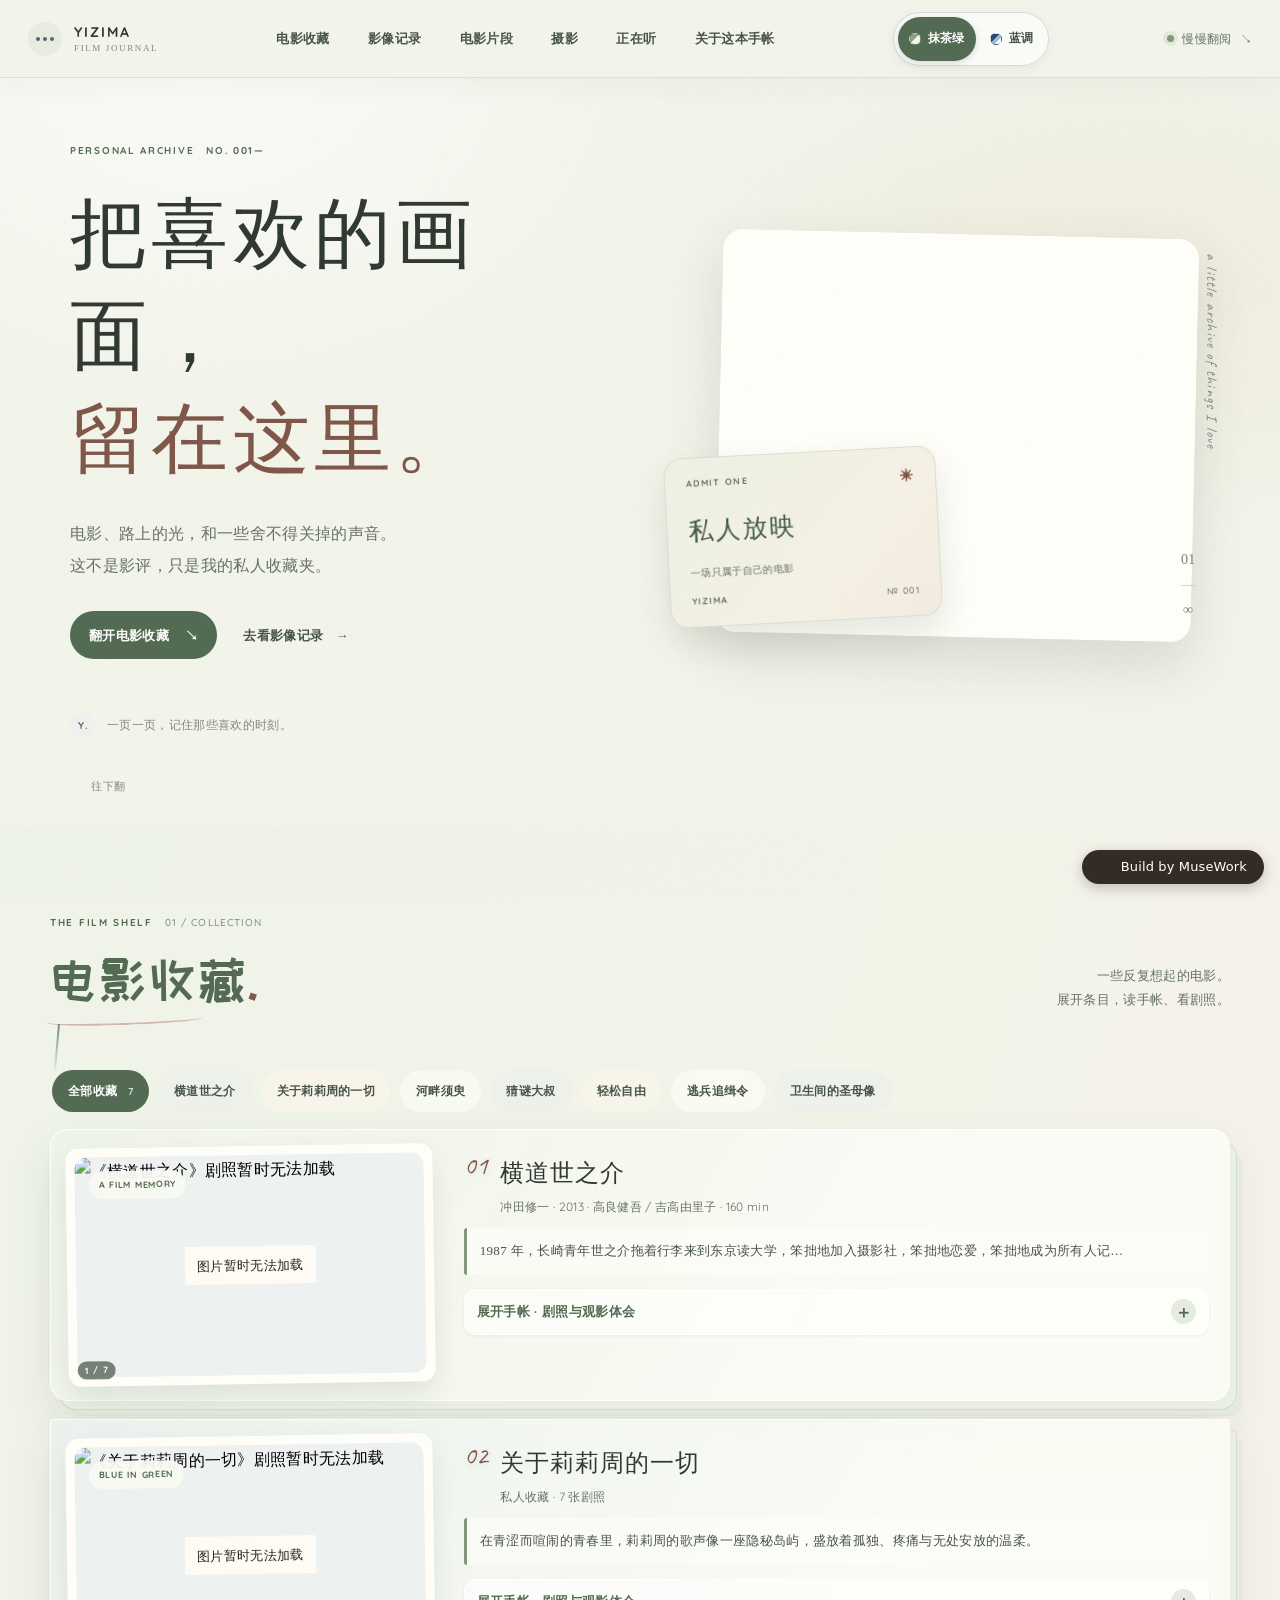
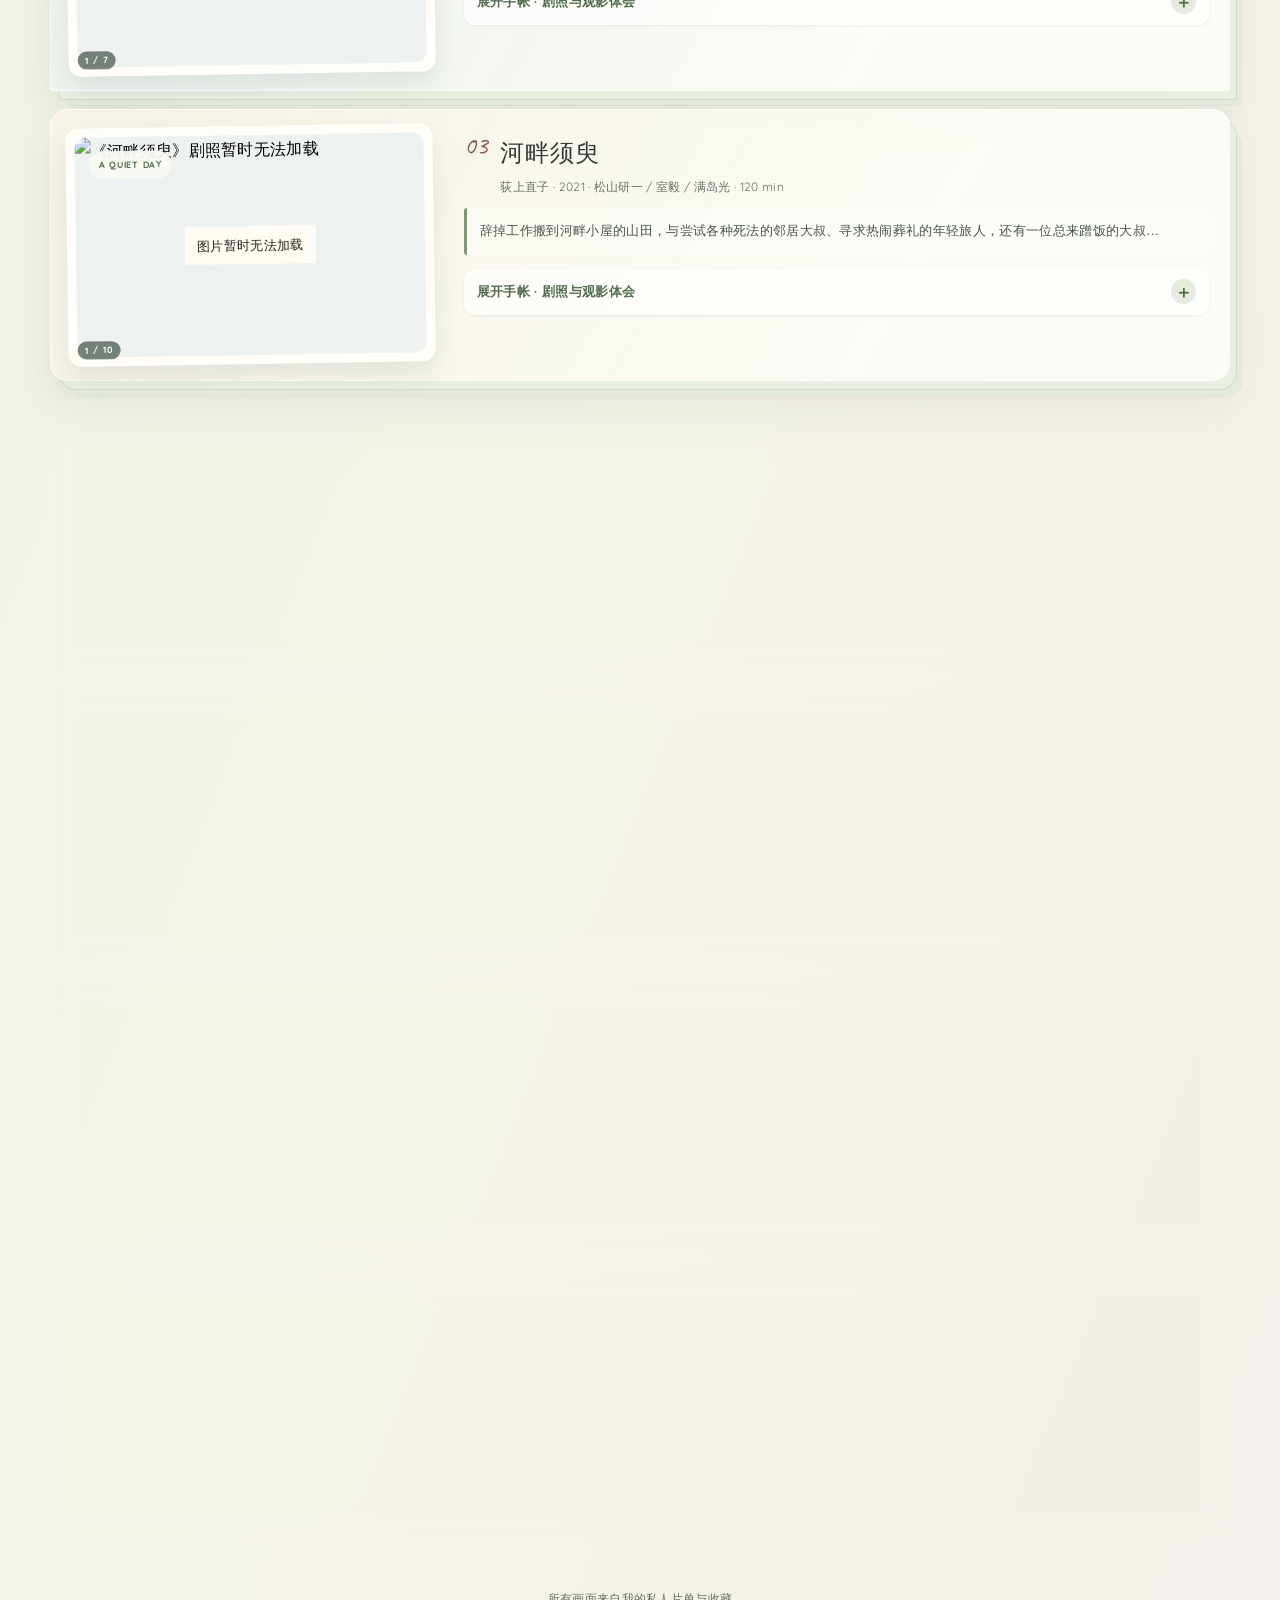
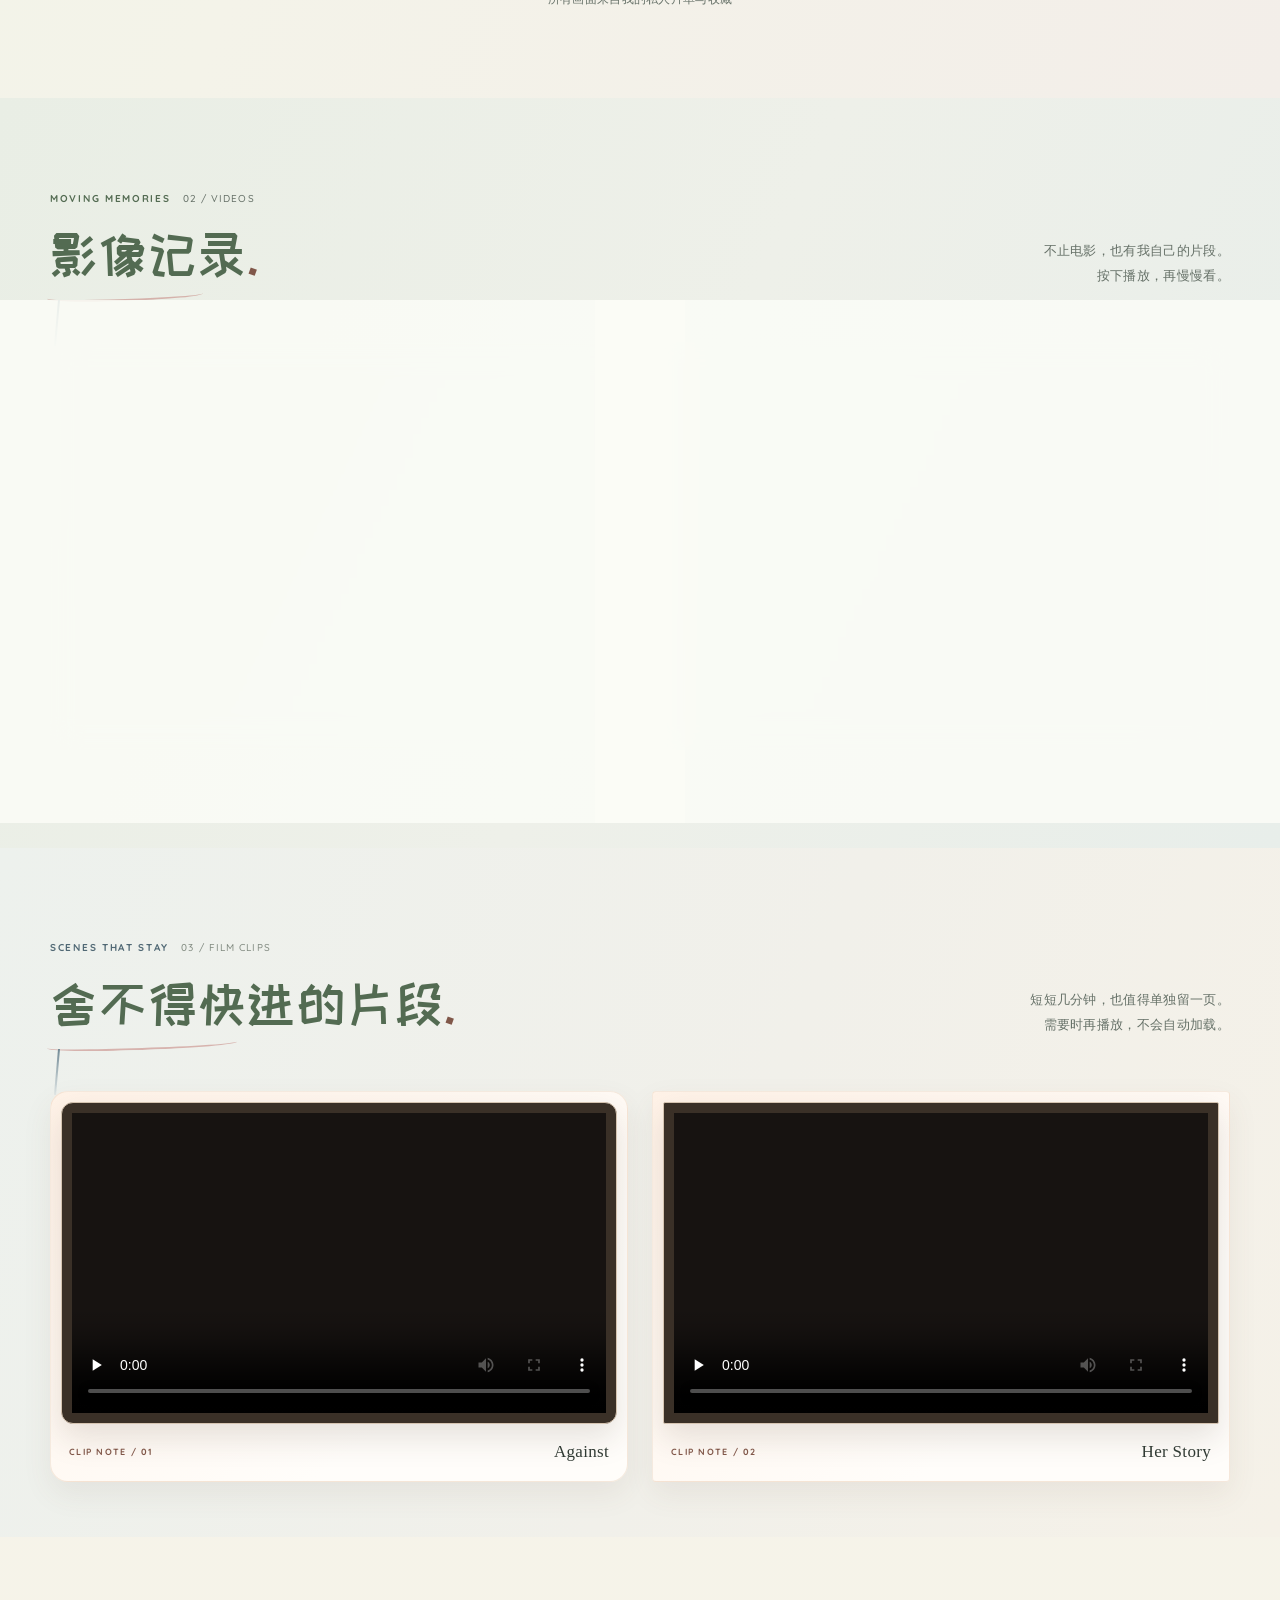
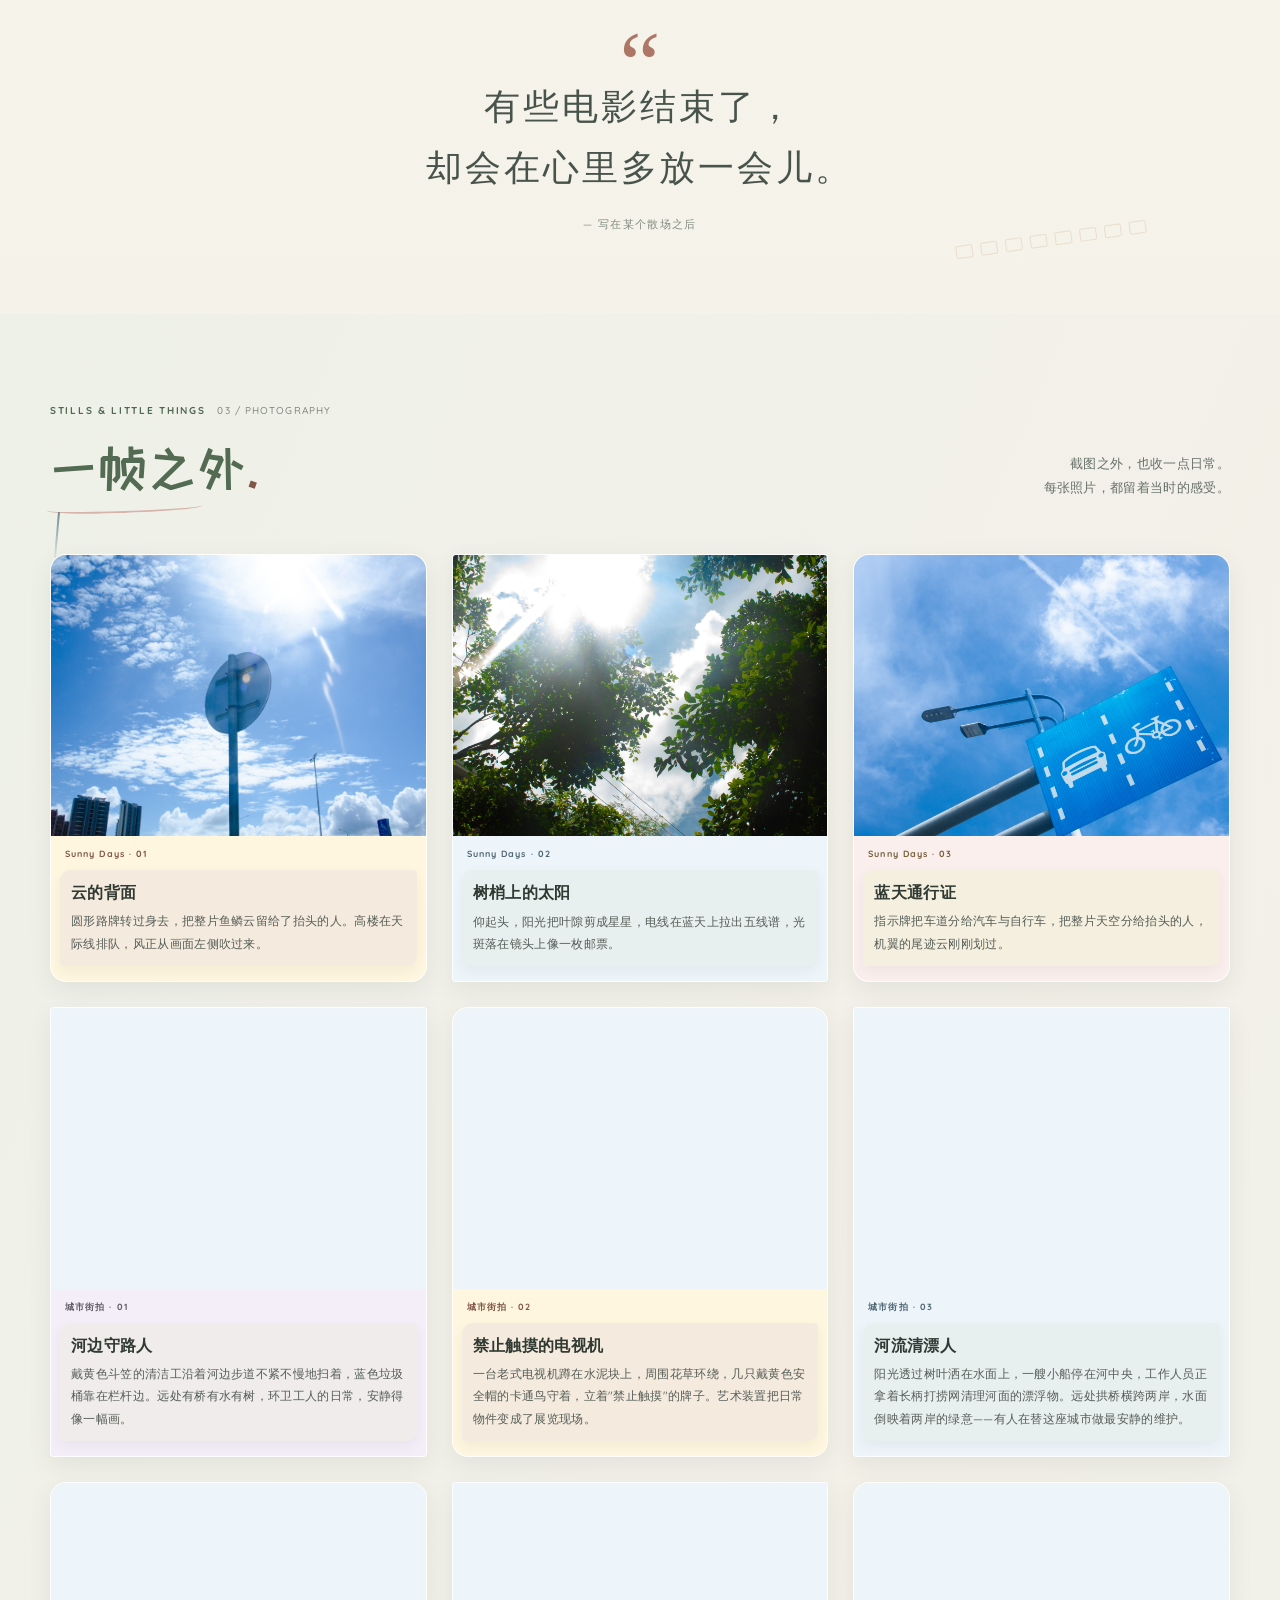
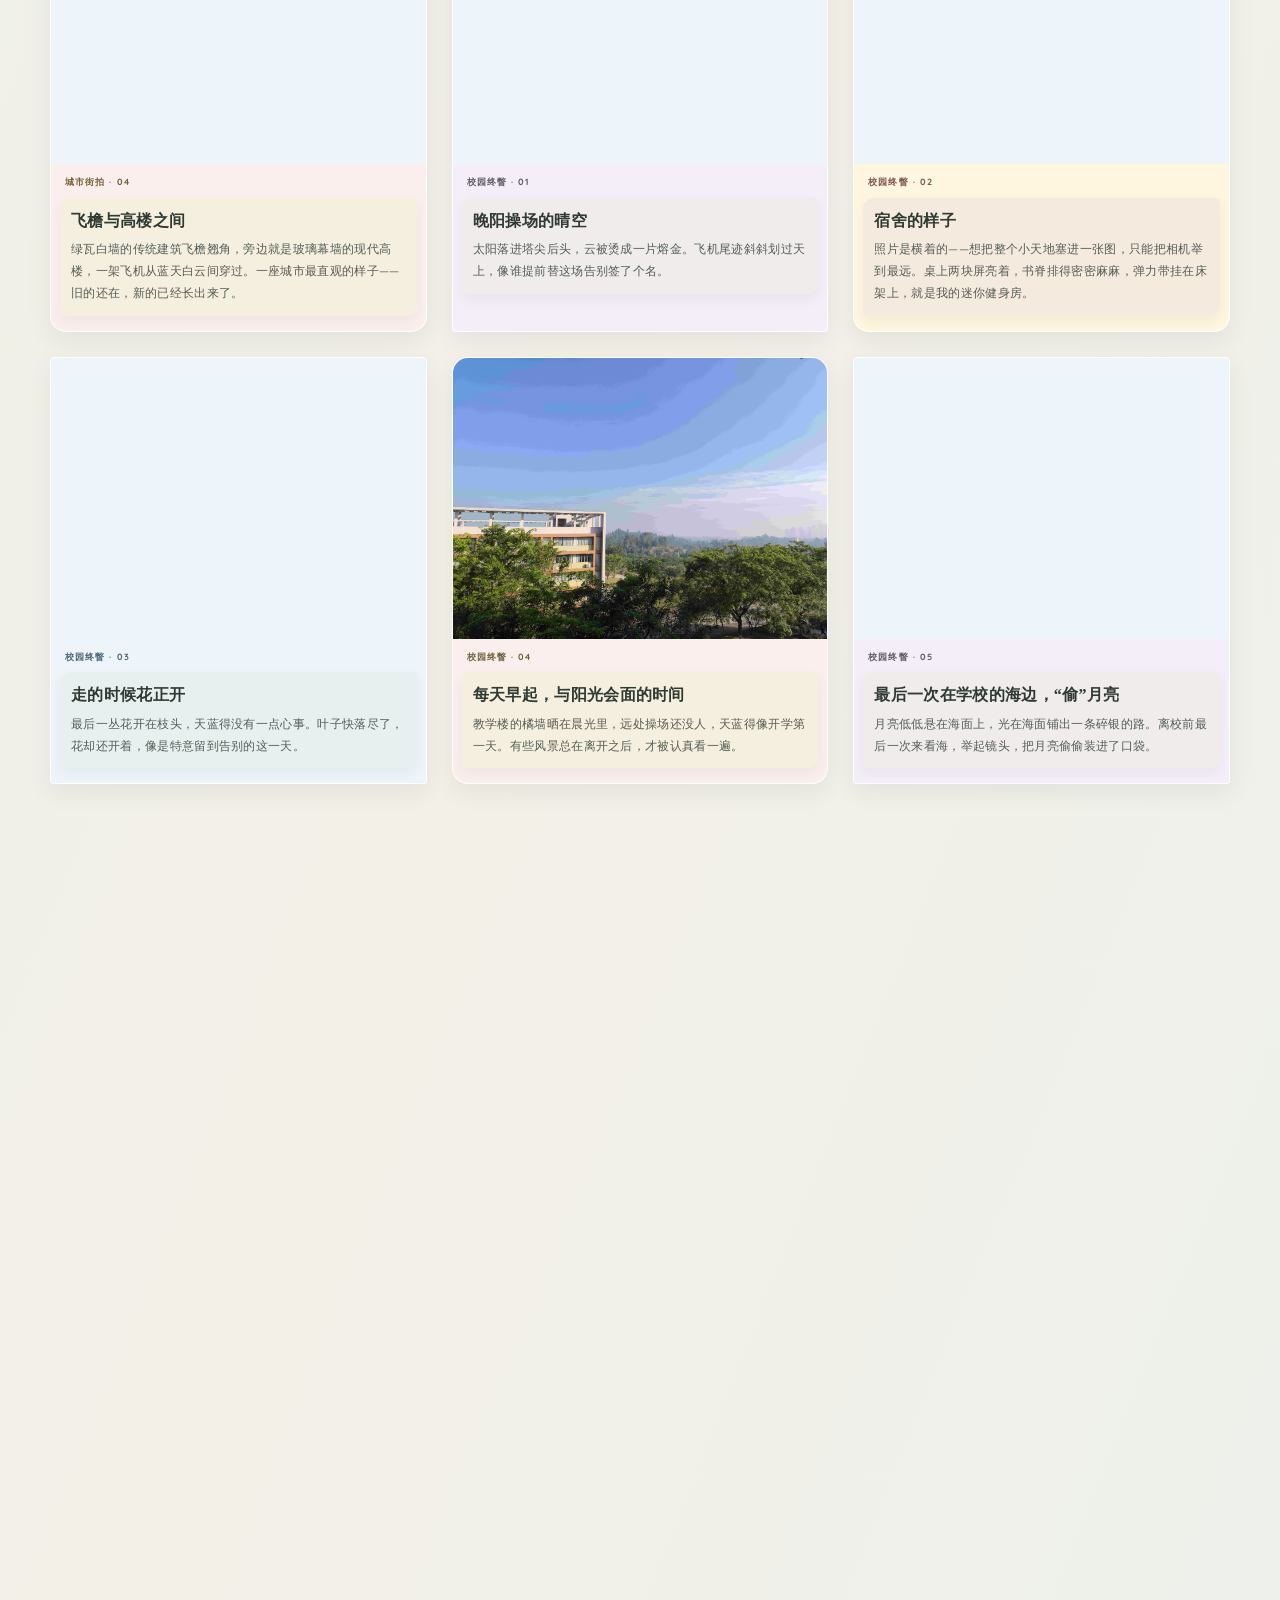
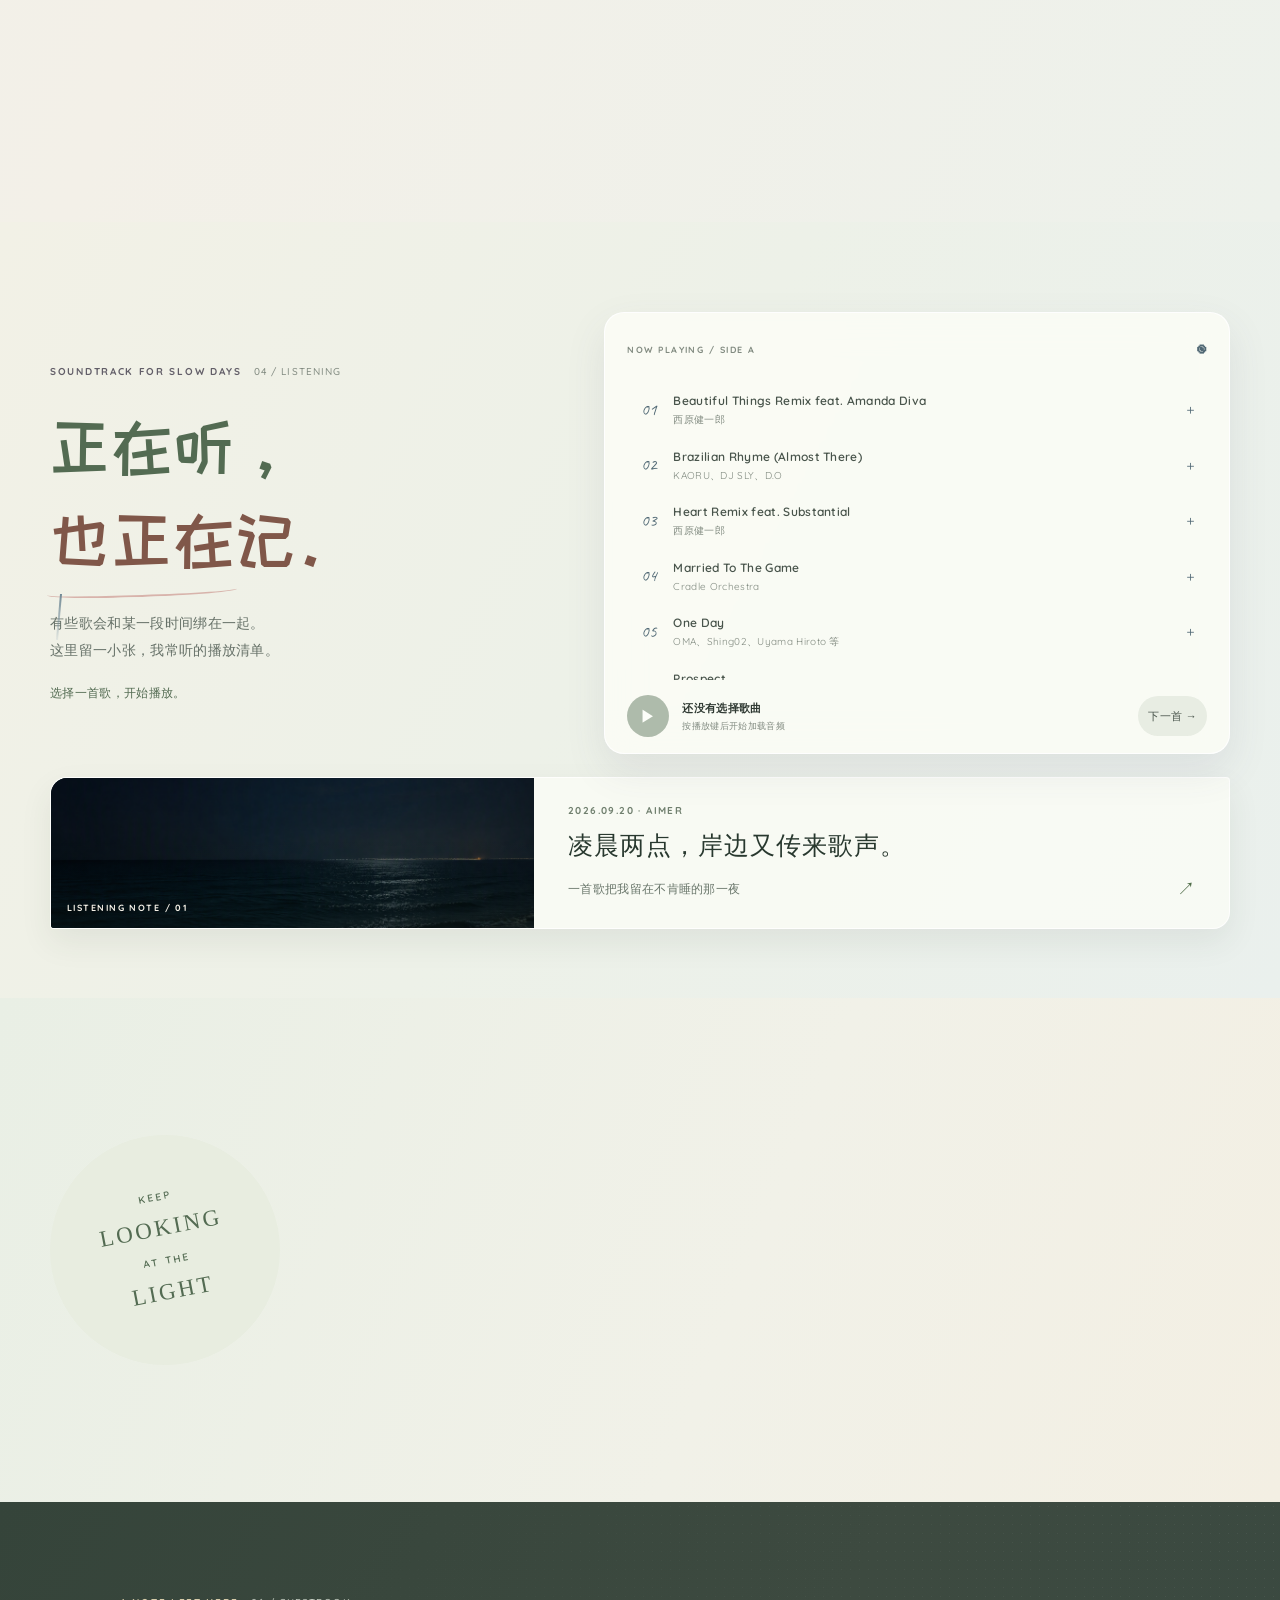
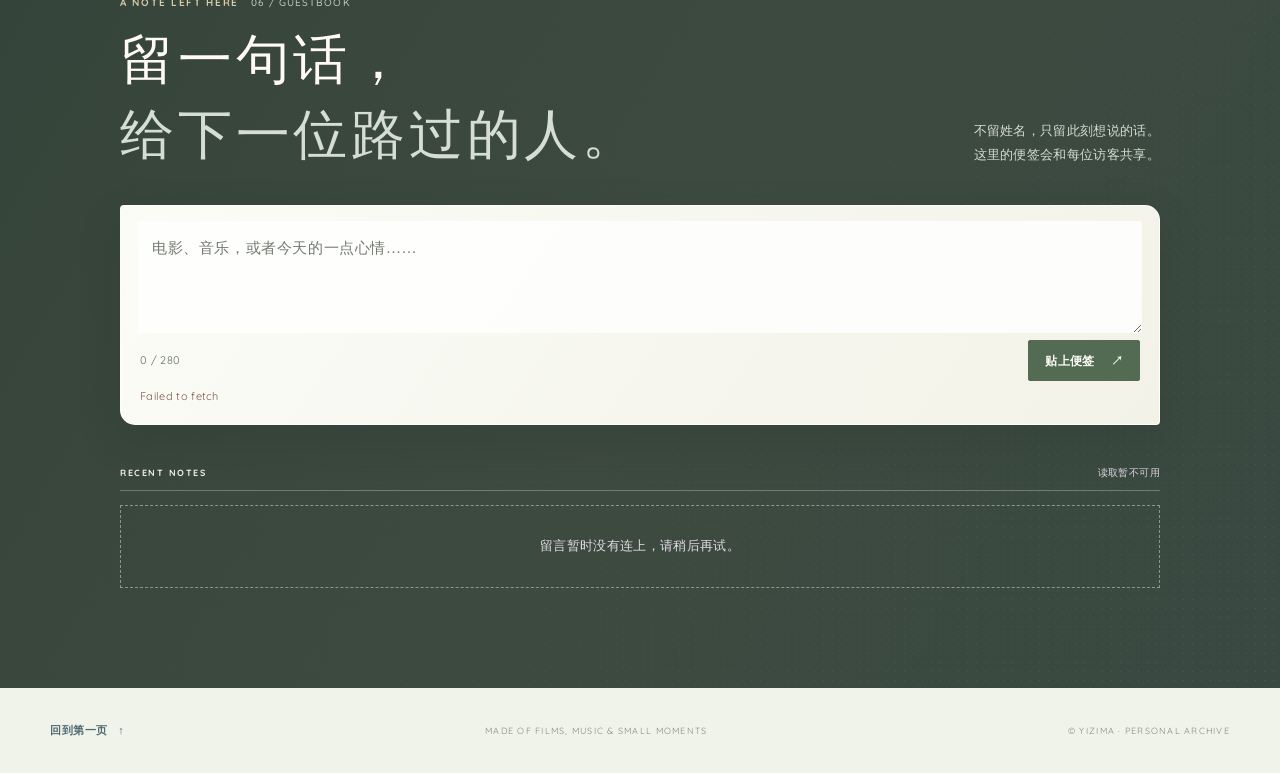
==== commit 0bc5d30f: "feat: add matcha and blue theme switch Co-authored-by: Muse https://museai.im/" ====
--- a/index.html
+++ b/index.html
@@ -5,6 +5,7 @@
   <meta charset="utf-8">
   <meta name="viewport" content="width=device-width, initial-scale=1">
   <meta name="theme-color" content="#F7F2E9">
+  <script>try{document.documentElement.dataset.theme=localStorage.getItem('yizima-theme')==='blue'?'blue':'matcha'}catch(e){document.documentElement.dataset.theme='matcha'}</script>
   <meta name="description" content="Yizima 的私人电影手帐，收藏电影片段、Vlog、摄影与音乐。">
   <meta property="og:title" content="Yizima 的电影手帐">
   <meta property="og:description" content="把喜欢的画面和声音，慢慢收进一本私人手帐。">
@@ -18,7 +19,9 @@
   <link rel="stylesheet" href="journal-notes.css?v=20261016010000">
   <link rel="stylesheet" href="am02-00.css?v=20261016093000">
   <link rel="stylesheet" href="guestbook.css?v=20261016103000">
+  <link rel="stylesheet" href="theme-blue.css?v=20261018223000">
   <script src="script.js?v=20261016010000" defer></script>
+  <script src="theme-toggle.js?v=20261018223000" defer></script>
   <script src="guestbook-config.js?v=20261016103000" defer></script>
   <script src="guestbook.js?v=20261016103000" defer></script>
 </head>
@@ -38,7 +41,13 @@
       <a href="#playlist">正在听</a>
       <a href="#about">关于这本手帐</a>
     </nav>
-    <div id="museUser" aria-label="当前登录用户" hidden><span id="museUserNickname"></span><button id="museLogout" type="button">登出</button></div>
+    <div class="header-tools">
+      <div class="theme-switch" role="group" aria-label="选择页面色调">
+        <button type="button" data-theme-choice="matcha" aria-pressed="true"><span class="theme-swatch" aria-hidden="true"></span>抹茶绿</button>
+        <button type="button" data-theme-choice="blue" aria-pressed="false"><span class="theme-swatch" aria-hidden="true"></span>蓝调</button>
+      </div>
+      <div id="museUser" aria-label="当前登录用户" hidden><span id="museUserNickname"></span><button id="museLogout" type="button">登出</button></div>
+    </div>
     <a class="header-note" href="#films"><span class="status-dot"></span> 慢慢翻阅 <span aria-hidden="true">↘</span></a>
   </header>
 
--- a/theme-blue.css
+++ b/theme-blue.css
@@ -0,0 +1,252 @@
+/* Cool film-paper palette: deep navy ink, soft mist-blue surfaces, quiet white. */
+:root[data-theme="blue"] {
+  color-scheme: light;
+  --paper: #edf3f8;
+  --paper-light: #f7fafd;
+  --paper-white: #ffffff;
+  --ink: #26384c;
+  --ink-soft: #40566c;
+  --muted: #61758a;
+  --muted-light: #7c8fa2;
+  --line: #d8e3ed;
+  --line-dark: #bdcddd;
+  --rust: #416b91;
+  --rust-dark: #254c72;
+  --rust-pale: #dce9f3;
+  --olive: #587991;
+  --shadow: 0 18px 48px rgba(37, 69, 99, .11);
+  --triad-coral: #9b7480;
+  --triad-coral-ink: #71505e;
+  --triad-yellow: #a18c61;
+  --triad-yellow-ink: #70603e;
+  --triad-blue: #6f92b2;
+  --triad-blue-ink: #3e6485;
+  --triad-lilac: #7e83a0;
+  --triad-lilac-ink: #555d7b;
+  --triad-mint: #73918d;
+  --triad-mint-ink: #4c6b69;
+  --surface-cream: #f7f7f2;
+  --surface-blush: #f5eff1;
+  --surface-blue: #e6eff7;
+  --surface-lilac: #eef0f7;
+  --surface-mint: #e9f1f2;
+  --surface-apricot: #f5f0eb;
+  --surface-sky: #eaf2f8;
+  --note-coral: #8d6271;
+  --note-coral-wash: rgba(240, 229, 233, .9);
+  --note-blue: #3e6485;
+  --note-blue-wash: rgba(222, 235, 246, .92);
+  --note-ochre: #847044;
+  --note-ochre-wash: rgba(242, 238, 222, .92);
+  --note-lilac: #5f6485;
+  --note-lilac-wash: rgba(232, 234, 244, .92);
+  --note-teal: #456e78;
+  --note-teal-wash: rgba(222, 237, 239, .92);
+  --note-rose: #875b72;
+  --note-rose-wash: rgba(243, 230, 237, .92);
+  --elev-1: 0 1px 3px rgba(37, 69, 99, .10);
+  --elev-2: 0 4px 10px rgba(37, 69, 99, .11);
+  --elev-3: 0 12px 26px rgba(37, 69, 99, .14);
+  --elev-4: 0 22px 48px rgba(37, 69, 99, .18);
+}
+
+:root[data-theme="blue"] body {
+  background: linear-gradient(180deg, #edf3f8 0%, #f5f8fb 44%, #eef4f8 100%);
+  color: var(--ink);
+}
+:root[data-theme="blue"] body::before {
+  background: radial-gradient(ellipse at 16% 5%, rgba(255,255,255,.78), transparent 34%), radial-gradient(ellipse at 88% 32%, rgba(174,201,222,.18), transparent 30%);
+}
+:root[data-theme="blue"] ::selection { background: #c8dced; color: #20364d; }
+:root[data-theme="blue"] button:focus-visible,
+:root[data-theme="blue"] a:focus-visible { outline-color: #315c82; }
+:root[data-theme="blue"] .skip-link { border-color: #315c82; }
+:root[data-theme="blue"] .site-header {
+  background: rgba(242, 247, 251, .94);
+  border-bottom-color: rgba(189, 205, 221, .62);
+  box-shadow: 0 8px 24px rgba(37, 69, 99, .045);
+}
+:root[data-theme="blue"] .brand-mark { background: #e2edf5; }
+:root[data-theme="blue"] .brand-mark i { background: var(--rust-dark); }
+:root[data-theme="blue"] .main-nav a:hover,
+:root[data-theme="blue"] .main-nav a:focus-visible { color: var(--rust-dark); }
+:root[data-theme="blue"] .status-dot { background: #789bb6; box-shadow: 0 0 0 4px rgba(120,155,182,.16); }
+:root[data-theme="blue"] .hero-ticket {
+  border-color: rgba(111, 146, 178, .26);
+  background: linear-gradient(135deg, #e7f0f7, #f8fafb 70%, #e8edf5);
+  box-shadow: 0 16px 34px rgba(37, 69, 99, .14);
+}
+:root[data-theme="blue"] .hero-ticket strong { color: #254c72; }
+:root[data-theme="blue"] .ticket-top,
+:root[data-theme="blue"] .ticket-bottom { color: #60758a; }
+:root[data-theme="blue"] .hero-photo { box-shadow: 0 22px 54px rgba(37, 69, 99, .16); }
+:root[data-theme="blue"] .stamp { background: var(--surface-blue); color: var(--rust-dark); }
+:root[data-theme="blue"] .button-primary { background: var(--rust-dark); }
+:root[data-theme="blue"] .button-primary:hover { background: #193b5d; }
+:root[data-theme="blue"] .filter-chip,
+:root[data-theme="blue"] .filter-chip:nth-child(n) { background: rgba(255,255,255,.7); color: var(--ink-soft); }
+:root[data-theme="blue"] .filter-chip:nth-child(3n+2) { background: rgba(229,239,247,.88); }
+:root[data-theme="blue"] .filter-chip:nth-child(3n) { background: rgba(241,244,248,.92); }
+:root[data-theme="blue"] .filter-chip:hover { border-color: #91adc5; background: #e3edf5; }
+:root[data-theme="blue"] .filter-chip.is-active { background: #254c72; color: #fff; }
+:root[data-theme="blue"] .film-entry {
+  border-color: rgba(255,255,255,.88);
+  box-shadow: 8px 10px 0 -2px #e3edf5, 8px 10px 0 -1px rgba(62,100,133,.15), 16px 19px 0 -5px #d6e3ee, 16px 19px 0 -4px rgba(62,100,133,.11), 0 20px 44px rgba(37,69,99,.12);
+}
+:root[data-theme="blue"] .film-entry:nth-child(3n+1) { background: linear-gradient(115deg, rgba(255,255,255,.95), rgba(247,250,253,.78)); }
+:root[data-theme="blue"] .film-entry:nth-child(3n+2) { background: linear-gradient(115deg, rgba(232,241,248,.94), rgba(255,255,255,.78)); }
+:root[data-theme="blue"] .film-entry:nth-child(3n) { background: linear-gradient(115deg, rgba(241,244,248,.95), rgba(255,255,255,.78)); }
+:root[data-theme="blue"] .film-entry:hover,
+:root[data-theme="blue"] .film-entry:focus-within { box-shadow: 10px 13px 0 -2px #e3edf5, 10px 13px 0 -1px rgba(62,100,133,.16), 20px 24px 0 -5px #d6e3ee, 20px 24px 0 -4px rgba(62,100,133,.12), 0 28px 58px rgba(37,69,99,.16); }
+:root[data-theme="blue"] .film-viewer { background: #e5eef5; }
+:root[data-theme="blue"] .film-stills-scroll { box-shadow: 0 4px 10px rgba(37,69,99,.11); }
+:root[data-theme="blue"] .film-stills-scroll .film-still.is-selected { box-shadow: 0 12px 26px rgba(37,69,99,.14), 0 0 0 2px rgba(62,100,133,.28); }
+:root[data-theme="blue"] .film-detail-body { background: rgba(255,255,255,.68); }
+:root[data-theme="blue"] .film-teaser { border-left-color: #6f92b2; background: rgba(255,255,255,.72); }
+:root[data-theme="blue"] .film-expand span { background: #e3edf5; }
+:root[data-theme="blue"] .film-review-notes span,
+:root[data-theme="blue"] .photo-caption p { color: #43576b; }
+:root[data-theme="blue"] .photo-note-card { border-color: rgba(255,255,255,.92); }
+:root[data-theme="blue"] .photo-note-card:hover { box-shadow: 0 18px 34px rgba(37,69,99,.15); }
+:root[data-theme="blue"] .vlog-section {
+  background: linear-gradient(135deg, #263c50 0%, #304b62 56%, #394d5d 100%);
+  color: #f4f8fb;
+}
+:root[data-theme="blue"] .section-heading-light .section-kicker { color: #c7dced; }
+:root[data-theme="blue"] .section-heading-light .section-kicker span,
+:root[data-theme="blue"] .section-heading-light .section-aside { color: rgba(239,246,251,.74); }
+:root[data-theme="blue"] .section-heading-light h2 { color: #f7fbfe; }
+:root[data-theme="blue"] .vlog-card { background: rgba(255,255,255,.1); border-color: rgba(232,242,250,.2); }
+:root[data-theme="blue"] .vlog-caption h3 { color: #f8fbfd; }
+:root[data-theme="blue"] .vlog-caption p { color: rgba(239,246,251,.72); }
+:root[data-theme="blue"] .frame-label { background: rgba(34,61,82,.8); }
+:root[data-theme="blue"] .clip-card { background: linear-gradient(145deg, #e8f0f6, #fbfcfd 74%); border-color: rgba(150,177,199,.42); }
+:root[data-theme="blue"] .clip-frame { background: #29445b; border-color: #c6d5e2; }
+:root[data-theme="blue"] .interlude-mark { color: #7695b2; }
+:root[data-theme="blue"] .interlude-film i { border-color: #91abc1; }
+:root[data-theme="blue"] .playlist-section { background: linear-gradient(118deg, #eaf1f7 0%, #f5f8fa 48%, #e4edf5 100%); }
+:root[data-theme="blue"] .track-card { background: rgba(255,255,255,.78); border-color: rgba(255,255,255,.94); }
+:root[data-theme="blue"] .track-row:hover,
+:root[data-theme="blue"] .track-row.is-selected { background: #eaf2f8; }
+:root[data-theme="blue"] .play-button { background: #254c72; }
+:root[data-theme="blue"] .play-button:hover:not(:disabled) { background: #193b5d; }
+:root[data-theme="blue"] .next-button { background: #e4edf5; }
+:root[data-theme="blue"] .about-stamp { background: #e4edf5; color: #385e7d; }
+:root[data-theme="blue"] .lightbox { background: rgba(27,43,58,.95); }
+:root[data-theme="blue"] #films,
+:root[data-theme="blue"] .clip-section,
+:root[data-theme="blue"] .photo-section,
+:root[data-theme="blue"] .about-section {
+  background: linear-gradient(112deg, #e6eff7 0%, #f7fafd 52%, #edf3f8 100%);
+}
+:root[data-theme="blue"] .guestbook-section,
+:root[data-theme="blue"] .guestbook-section .section-kicker { color: #f3f7fa; }
+:root[data-theme="blue"] .guestbook-section { background: linear-gradient(120deg, #263d52 0%, #304b62 55%, #2c455a 100%); }
+:root[data-theme="blue"] .guestbook-heading .section-kicker { color: #d5e5f1; }
+:root[data-theme="blue"] .guestbook-heading .section-kicker span { color: #bdd0df; }
+:root[data-theme="blue"] .guestbook-heading h2 em { color: #d8e5ee; }
+:root[data-theme="blue"] .guestbook-intro { color: #d7e4ed; }
+:root[data-theme="blue"] .guestbook-list-head { border-bottom-color: rgba(232,242,250,.3); }
+:root[data-theme="blue"] .guestbook-list-head span:last-child { color: #d5e2ec; }
+:root[data-theme="blue"] .guestbook-note { background: #f7fafd; color: #26384c; box-shadow: 0 12px 25px rgba(19,37,54,.2); }
+:root[data-theme="blue"] .guestbook-note:nth-child(4n+2) { background: #e6eff7; }
+:root[data-theme="blue"] .guestbook-note:nth-child(4n+3) { background: #f0f2f6; }
+:root[data-theme="blue"] .guestbook-note:nth-child(4n) { background: #eaf1f5; }
+:root[data-theme="blue"] .guestbook-note p { color: #26384c; }
+:root[data-theme="blue"] .guestbook-note time { color: #526b81; }
+:root[data-theme="blue"] .guestbook-form { background: linear-gradient(125deg,#fbfdff,#edf4f9); color: #26384c; }
+:root[data-theme="blue"] .guestbook-form textarea { color: #26384c; }
+:root[data-theme="blue"] .guestbook-form textarea::placeholder { color: #61758a; }
+:root[data-theme="blue"] .guestbook-form textarea:focus-visible { outline-color: #416b91; }
+:root[data-theme="blue"] .guestbook-form-foot,
+:root[data-theme="blue"] .guestbook-status { color: #526b81; }
+:root[data-theme="blue"] .guestbook-submit { border-color: #254c72; background: #254c72; color: #f7fafd; }
+:root[data-theme="blue"] .guestbook-submit:hover:not(:disabled) { background: #f7fafd; color: #254c72; }
+:root[data-theme="blue"] .guestbook-status[data-kind="error"] { color: #79515b; }
+:root[data-theme="blue"] .guestbook-status[data-kind="success"] { color: #3e6485; }
+:root[data-theme="blue"] .guestbook-empty { border-color: rgba(231,241,249,.48); color: #e2edf5; }
+:root[data-theme="blue"] .back-top { color: #315f84; }
+:root[data-theme="blue"] #museUser button { color: var(--rust-dark); }
+
+/* Persistent, labeled two-theme control; layout stays usable on narrow headers. */
+.header-tools { display: flex; align-items: center; justify-content: flex-end; gap: 12px; flex: none; }
+.theme-switch {
+  display: inline-flex; align-items: center; gap: 3px; padding: 4px;
+  border: 1px solid rgba(137,154,166,.32); border-radius: 999px;
+  background: rgba(255,255,255,.64); box-shadow: 0 3px 12px rgba(44,67,87,.06);
+}
+.theme-switch button {
+  min-height: 44px; display: inline-flex; align-items: center; justify-content: center; gap: 7px;
+  padding: 0 11px; border: 0; border-radius: 999px; background: transparent;
+  color: var(--ink-soft); font: 600 12px/1.2 var(--sans); letter-spacing: .02em;
+  white-space: nowrap; cursor: pointer; transition: background .2s ease, color .2s ease, box-shadow .2s ease;
+}
+.theme-switch button[aria-pressed="true"] { background: #536b52; color: #fff; box-shadow: 0 2px 7px rgba(39,61,42,.18); }
+.theme-swatch { width: 12px; height: 12px; flex: none; border: 1px solid rgba(47,66,76,.18); border-radius: 50%; background: linear-gradient(135deg,#8da27f 0 50%,#f1f3e9 50%); }
+.theme-switch [data-theme-choice="blue"] .theme-swatch { background: linear-gradient(135deg,#254c72 0 42%,#9ebbd2 42% 70%,#fff 70%); }
+.theme-switch button:focus-visible { outline: 2px solid #315c82; outline-offset: 2px; }
+:root[data-theme="blue"] .theme-switch { border-color: rgba(105,137,164,.34); background: rgba(255,255,255,.78); }
+:root[data-theme="blue"] .theme-switch button[aria-pressed="true"] { background: #254c72; color: #fff; box-shadow: 0 2px 7px rgba(31,63,90,.22); }
+:root[data-theme="blue"] .theme-switch button:focus-visible { outline-color: #254c72; }
+@media (max-width: 1020px) {
+  .header-tools { grid-column: 2; grid-row: 1; }
+  .header-tools #museUser { grid-column: auto; grid-row: auto; }
+  .header-tools .header-note { display: none; }
+}
+@media (max-width: 720px) {
+  .header-tools { gap: 6px; }
+  .theme-switch { gap: 2px; padding: 3px; }
+  .theme-switch button { min-height: 44px; gap: 5px; padding-inline: 8px; font-size: 11px; }
+  .theme-swatch { width: 10px; height: 10px; }
+}
+@media (max-width: 390px) {
+  .theme-switch button { min-height: 44px; gap: 4px; padding-inline: 7px; font-size: 10px; }
+}
+
+/* The separate listening essay follows the selected paper tone while retaining its night photography. */
+:root[data-theme="blue"] .music-essay-page {
+  --night: #20384c; --night-soft: #304f68; --night-muted: #71889b; --essay-paper: #f8fbfd;
+  background: #edf3f8;
+}
+:root[data-theme="blue"] .music-essay-page .site-header { background: rgba(242,247,251,.94); }
+:root[data-theme="blue"] .essay-hero { background: #20384c; }
+:root[data-theme="blue"] .essay-cover-shade { background: linear-gradient(90deg,rgba(8,20,34,.84) 0%,rgba(13,34,52,.54) 48%,rgba(24,45,62,.08) 100%),linear-gradient(0deg,rgba(8,20,34,.48),transparent 54%); }
+:root[data-theme="blue"] .essay-kicker { color: #d9e7f1; }
+:root[data-theme="blue"] .essay-kicker i { background: #b8cddd; }
+:root[data-theme="blue"] .essay-track em { color: #d3e3ef; }
+:root[data-theme="blue"] .music-essay-page .brand-mark { background: #e2edf5; }
+:root[data-theme="blue"] .essay-aside { color: #526b81; }
+:root[data-theme="blue"] .aside-stamp { border-color: #c2d3e1; color: #59758d; background: rgba(255,255,255,.48); }
+:root[data-theme="blue"] .aside-stamp strong { color: #315979; }
+:root[data-theme="blue"] .essay-aside>p { color: #526b81; }
+:root[data-theme="blue"] .essay-aside>a { border-bottom-color: #b4c8d8; color: #315f84; }
+:root[data-theme="blue"] .essay-content { color: #344b61; }
+:root[data-theme="blue"] .essay-toc { border-bottom-color: #d1dfeb; color: #667d92; }
+:root[data-theme="blue"] .essay-toc>span { color: #315f84; }
+:root[data-theme="blue"] .essay-toc a:hover { color: #254c72; }
+:root[data-theme="blue"] .lyric-quote { border-left-color: #7297b7; background: rgba(255,255,255,.68); box-shadow: 0 8px 25px rgba(37,69,99,.06); }
+:root[data-theme="blue"] .lyric-quote p { color: #385e7d; }
+:root[data-theme="blue"] .lyric-quote span { color: #778da1; }
+:root[data-theme="blue"] .essay-section p { color: #40576d; }
+:root[data-theme="blue"] .essay-section .dropcap:first-letter { color: #416b91; }
+:root[data-theme="blue"] .essay-section h2 { color: #263f56; }
+:root[data-theme="blue"] .essay-section em { color: #3e6485; }
+:root[data-theme="blue"] .album-note { background: linear-gradient(115deg,rgba(255,255,255,.88),rgba(226,237,246,.8)); box-shadow: 0 12px 28px rgba(37,69,99,.07); }
+:root[data-theme="blue"] .album-index { color: #6b8398; }
+:root[data-theme="blue"] .album-note>div strong { color: #345a78; }
+:root[data-theme="blue"] .album-note>div p { color: #71889b; }
+:root[data-theme="blue"] .album-caption { color: #526a80; }
+:root[data-theme="blue"] .center-quote>span { color: #7899b6; }
+:root[data-theme="blue"] .center-quote p { color: #315979; }
+:root[data-theme="blue"] .essay-pause { background: rgba(221,235,246,.78); color: #3e6485!important; }
+:root[data-theme="blue"] .essay-question { background: #dce9f3; }
+:root[data-theme="blue"] .essay-question span { color: #647e95; }
+:root[data-theme="blue"] .essay-question p { color: #294b68; }
+:root[data-theme="blue"] .essay-footer { border-top-color: #d1dfeb; color: #71889b; }
+:root[data-theme="blue"] .essay-footer a { color: #315f84; }
+:root[data-theme="blue"] .listening-essay-link { background: rgba(255,255,255,.88); box-shadow: 0 13px 32px rgba(37,69,99,.09); }
+:root[data-theme="blue"] .listening-essay-cover { background: #20384c; }
+:root[data-theme="blue"] .listening-essay-date { color: #527493; }
+:root[data-theme="blue"] .listening-essay-copy strong { color: #263f56; }
+:root[data-theme="blue"] .listening-essay-copy>span:last-child { color: #526b81; }
+:root[data-theme="blue"] .listening-essay-copy i { color: #315f84; }
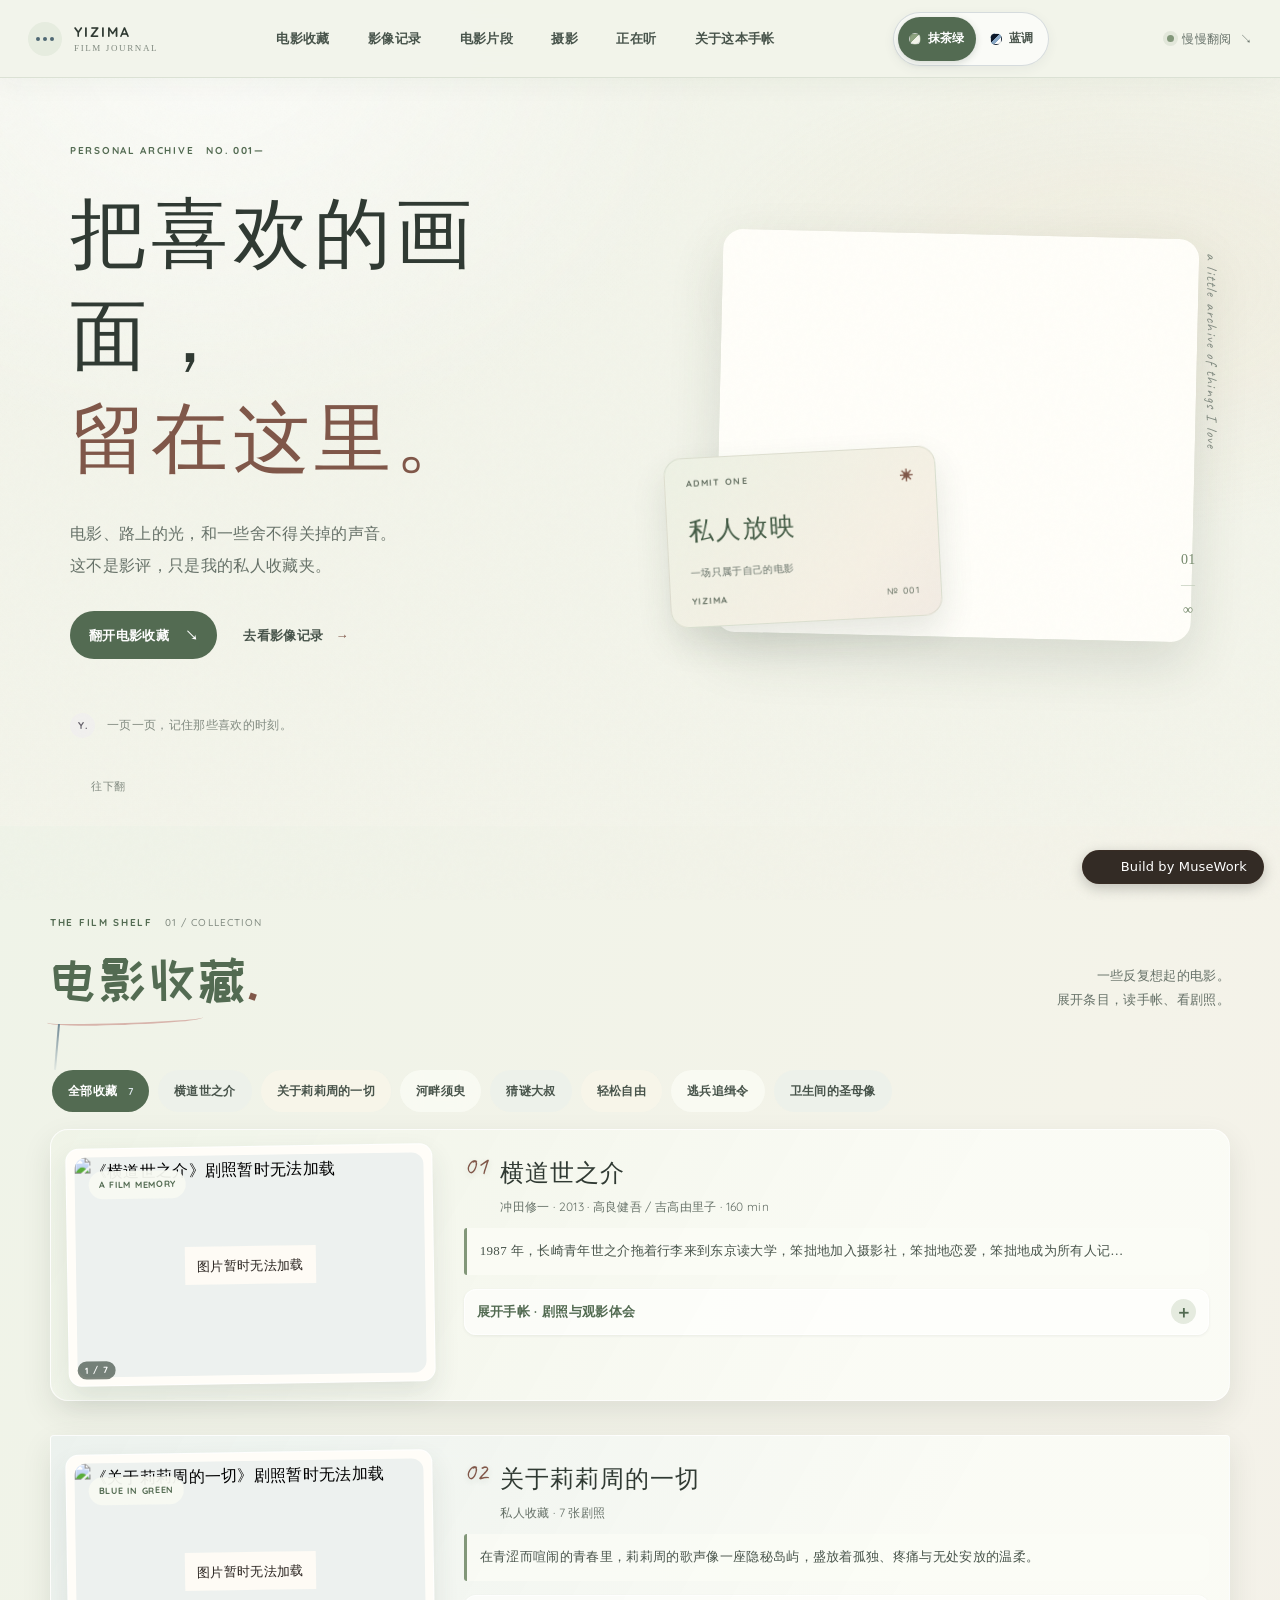
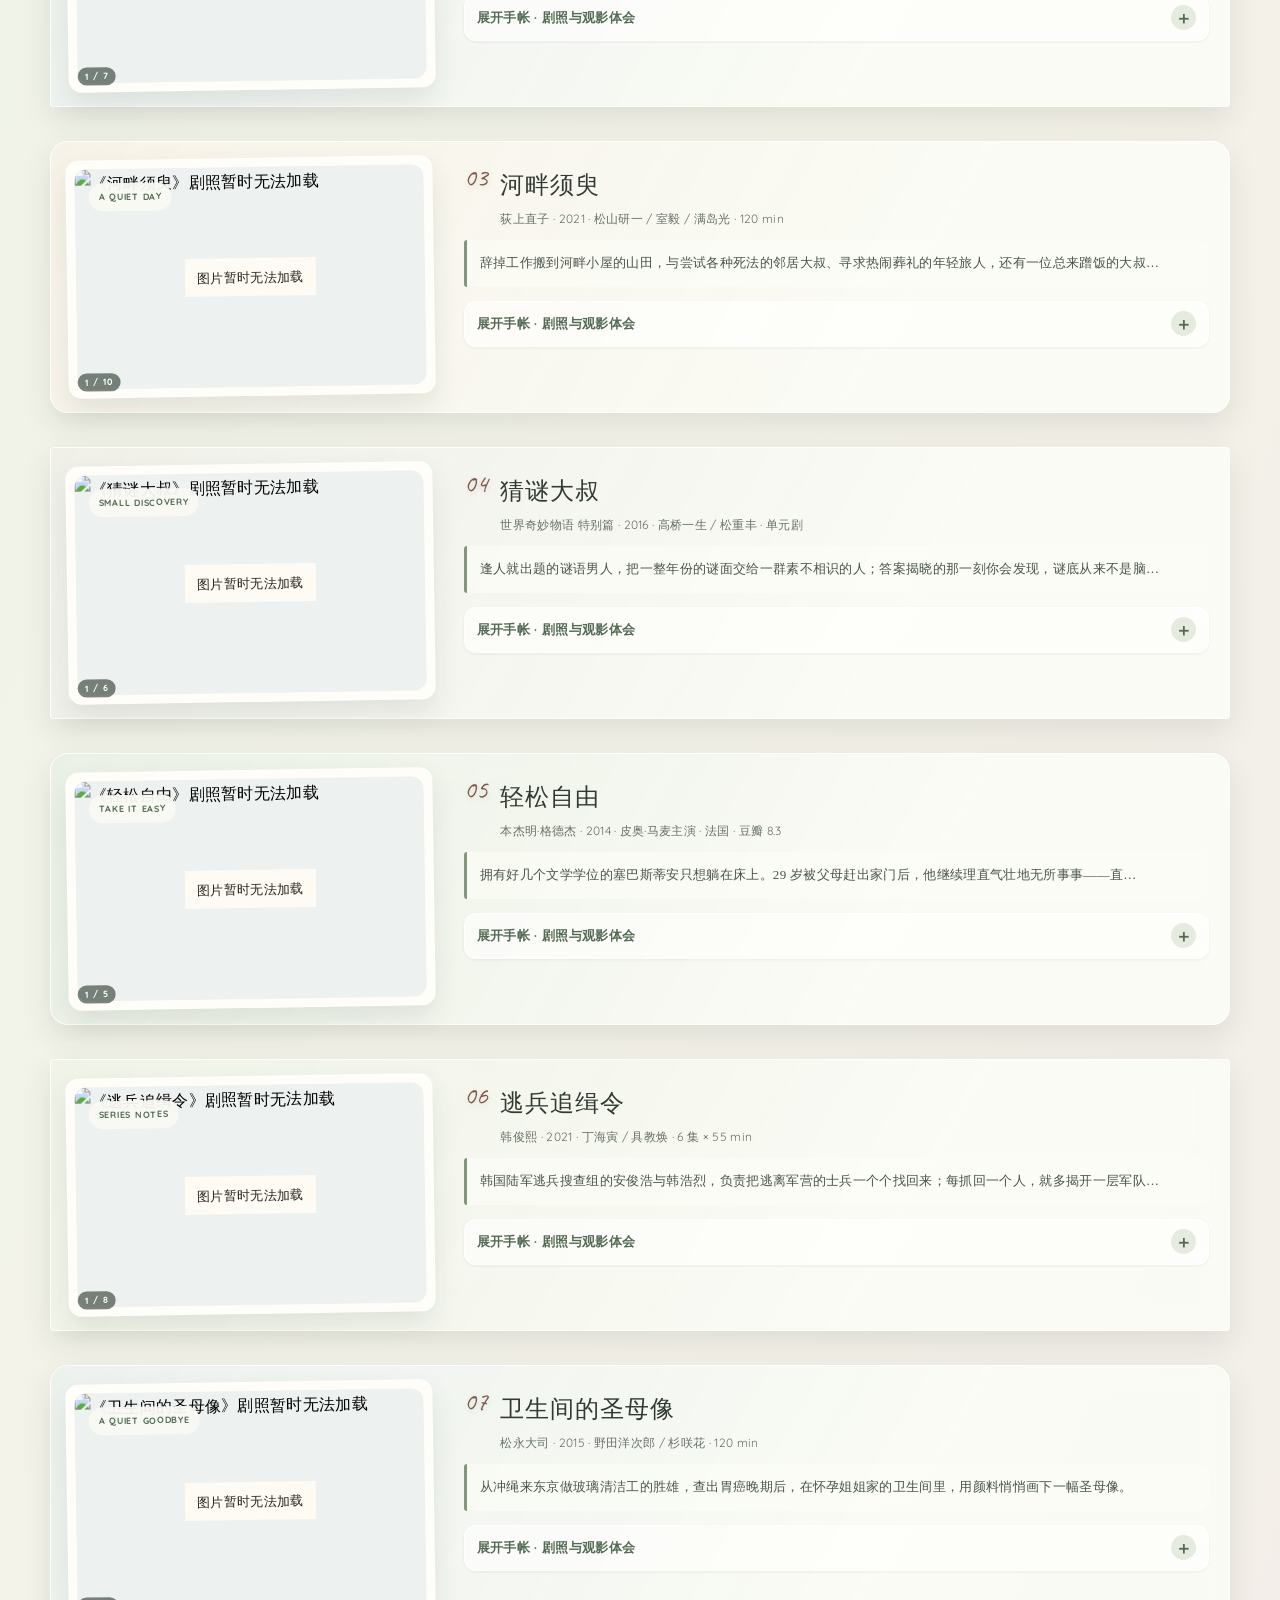
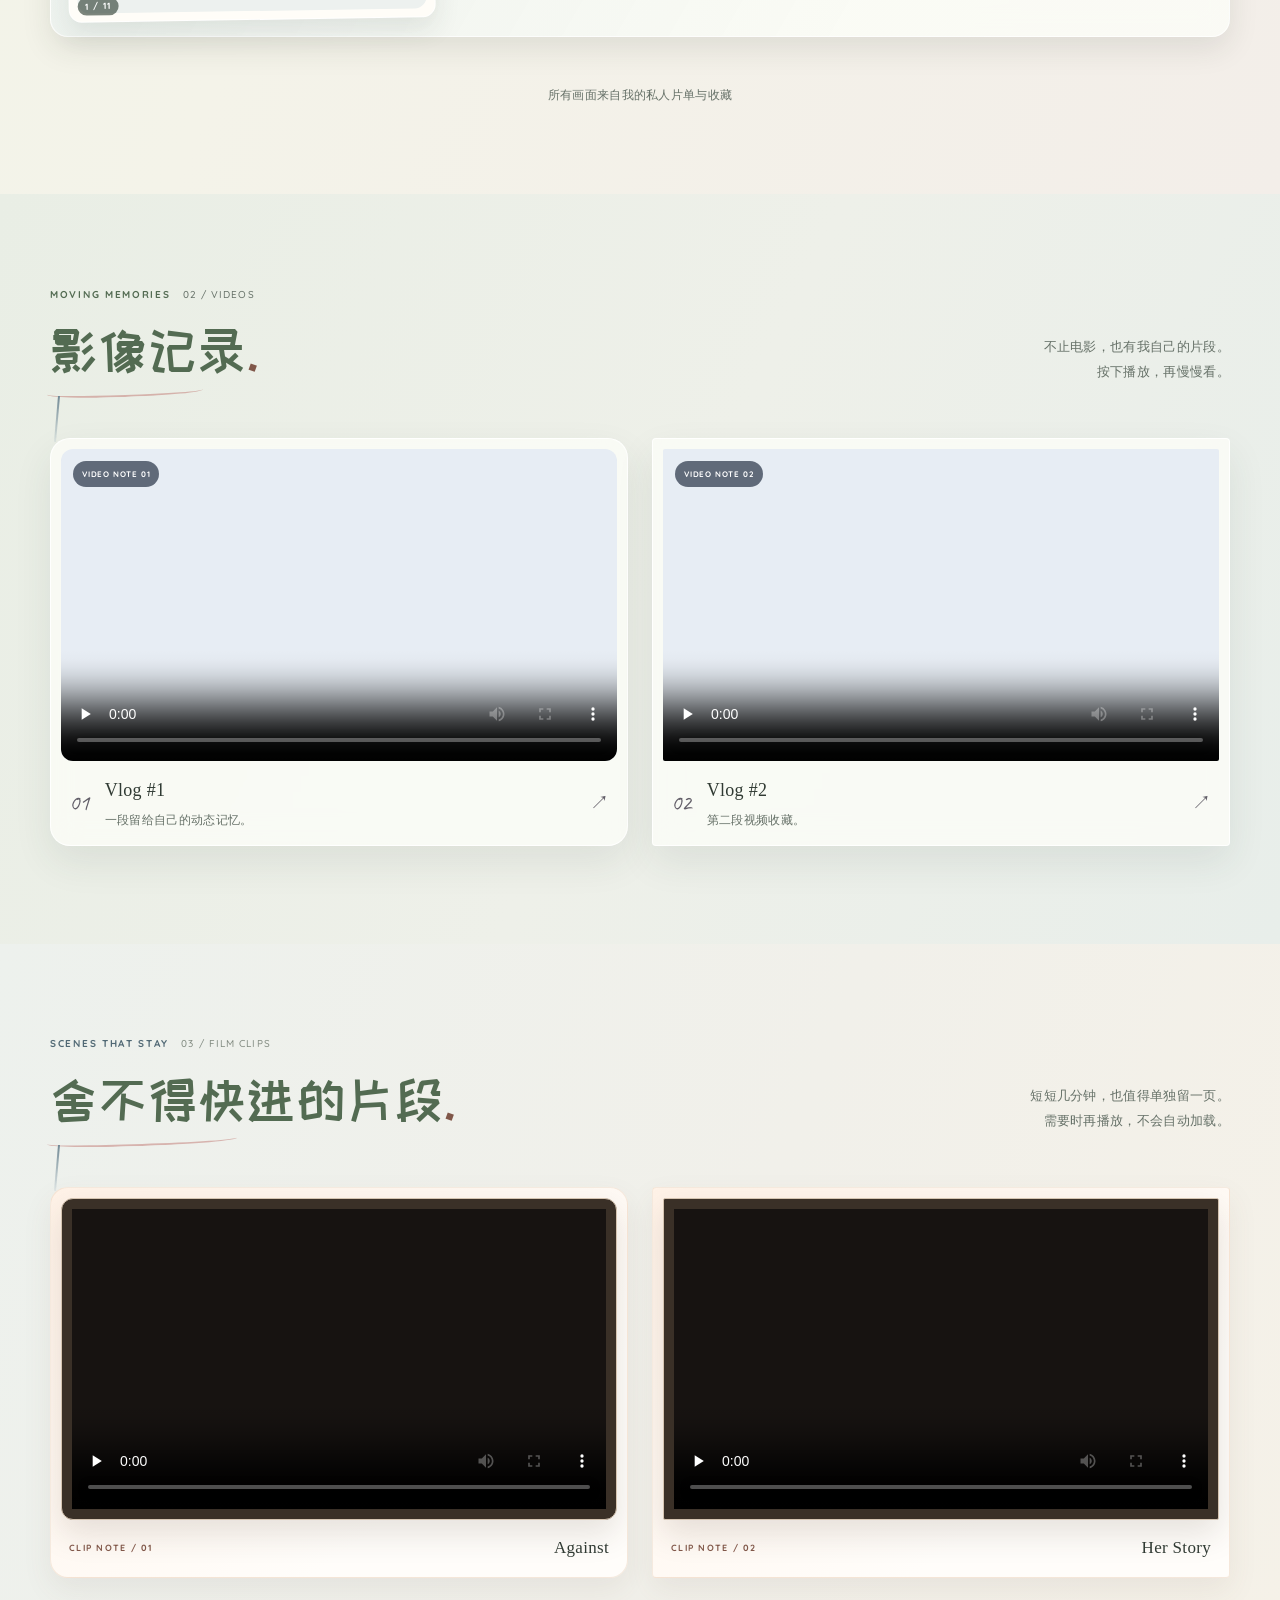
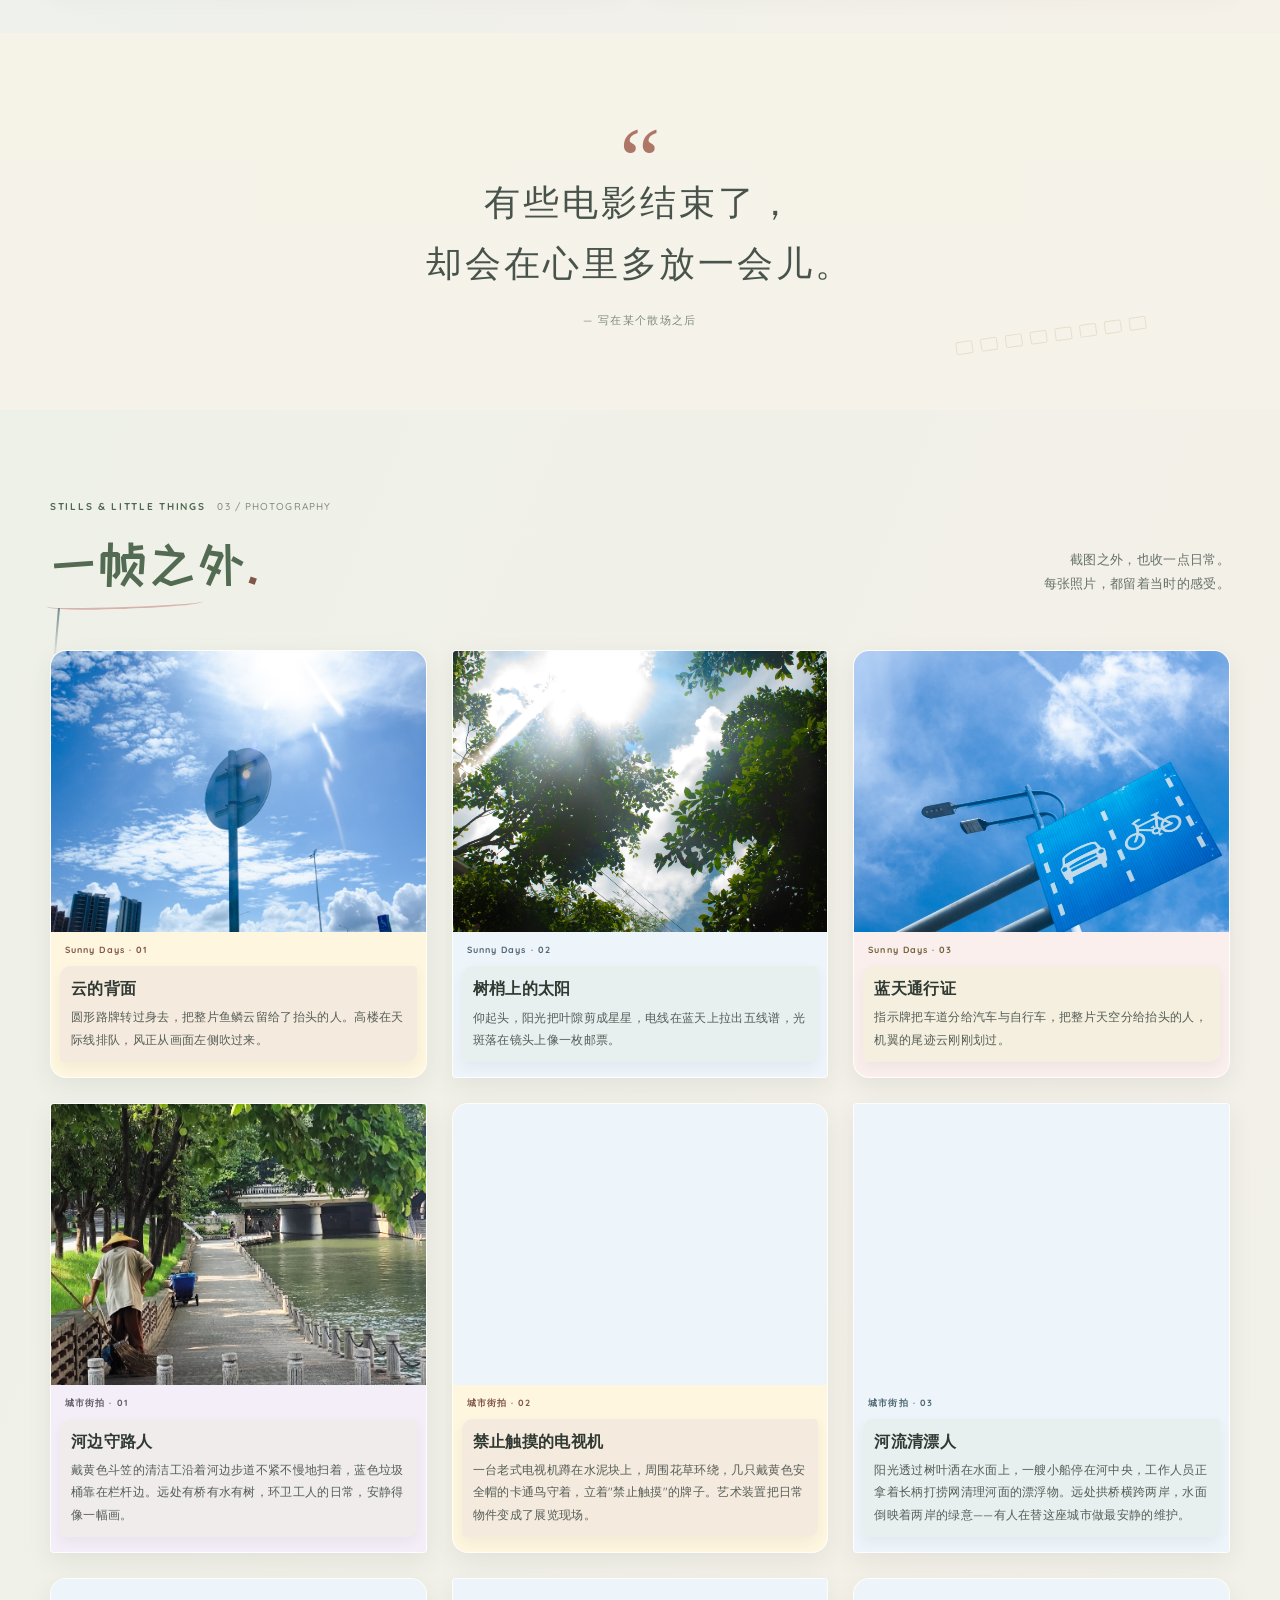
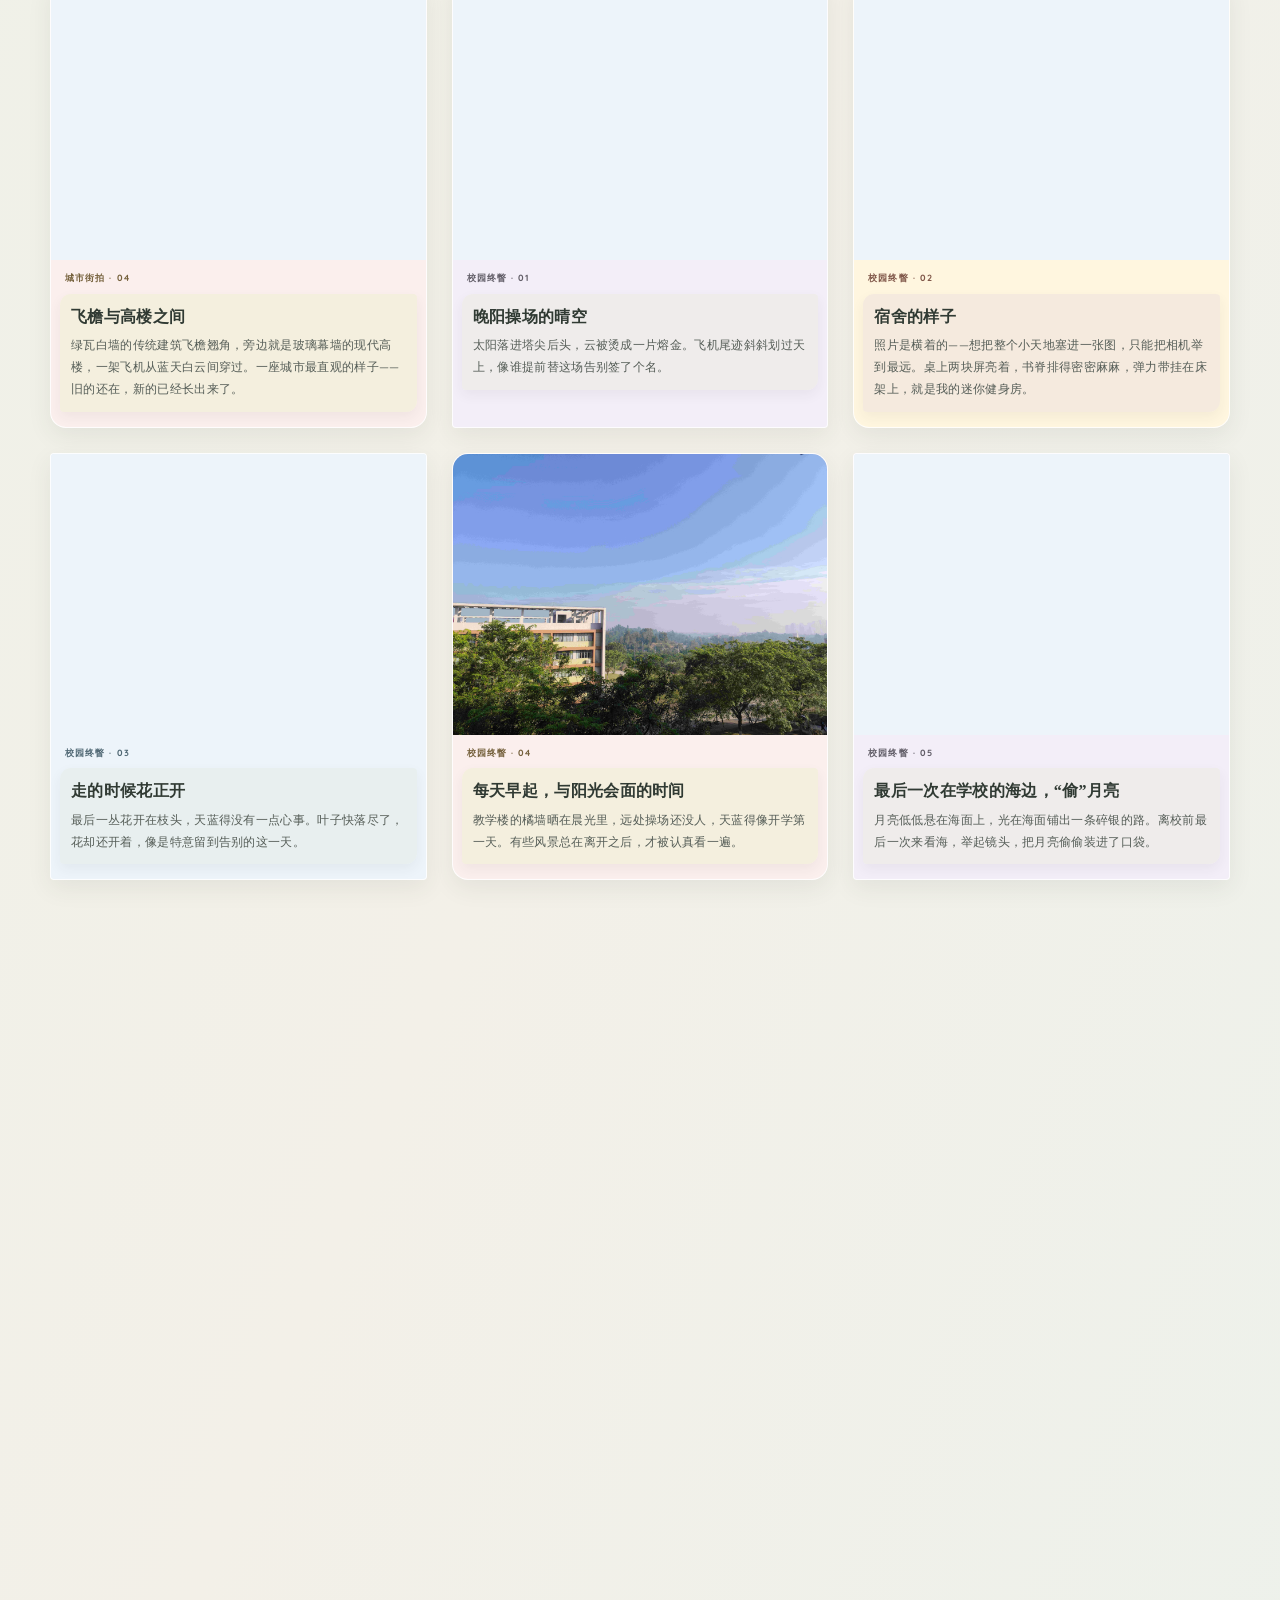
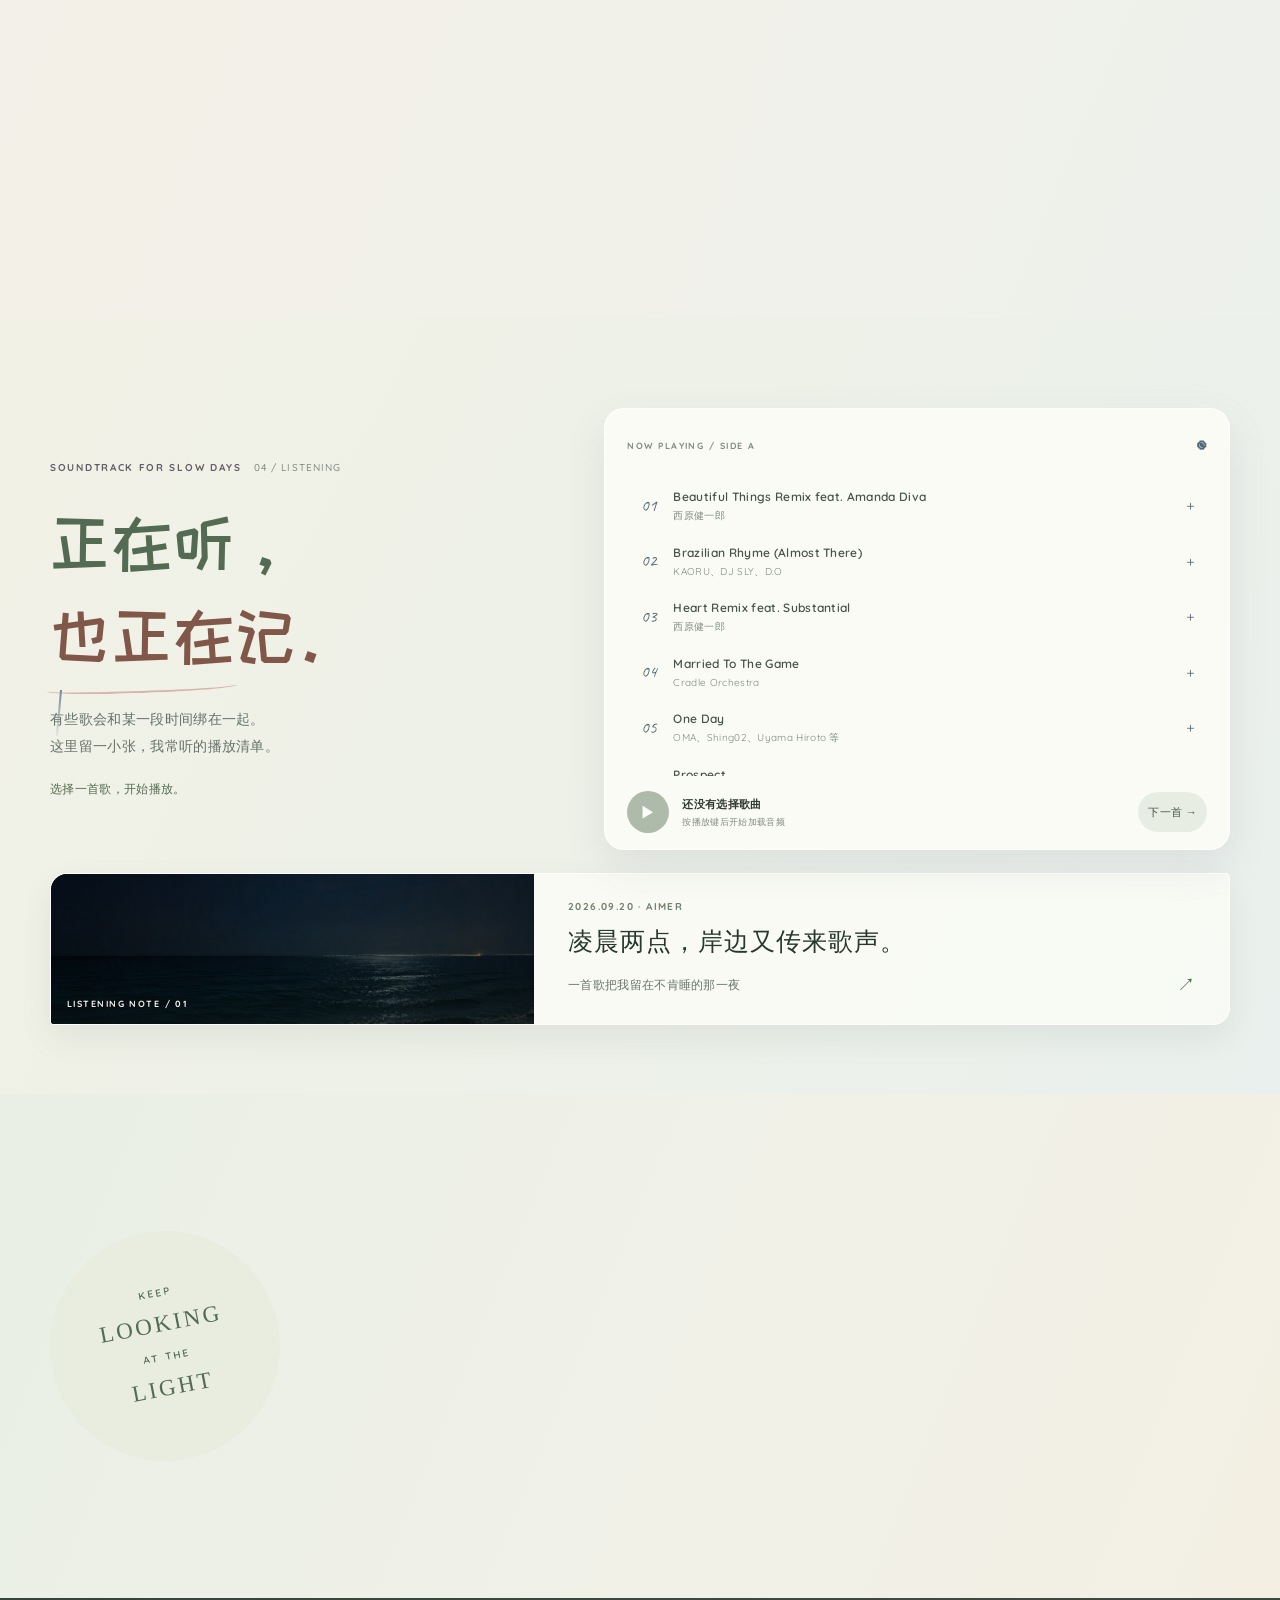
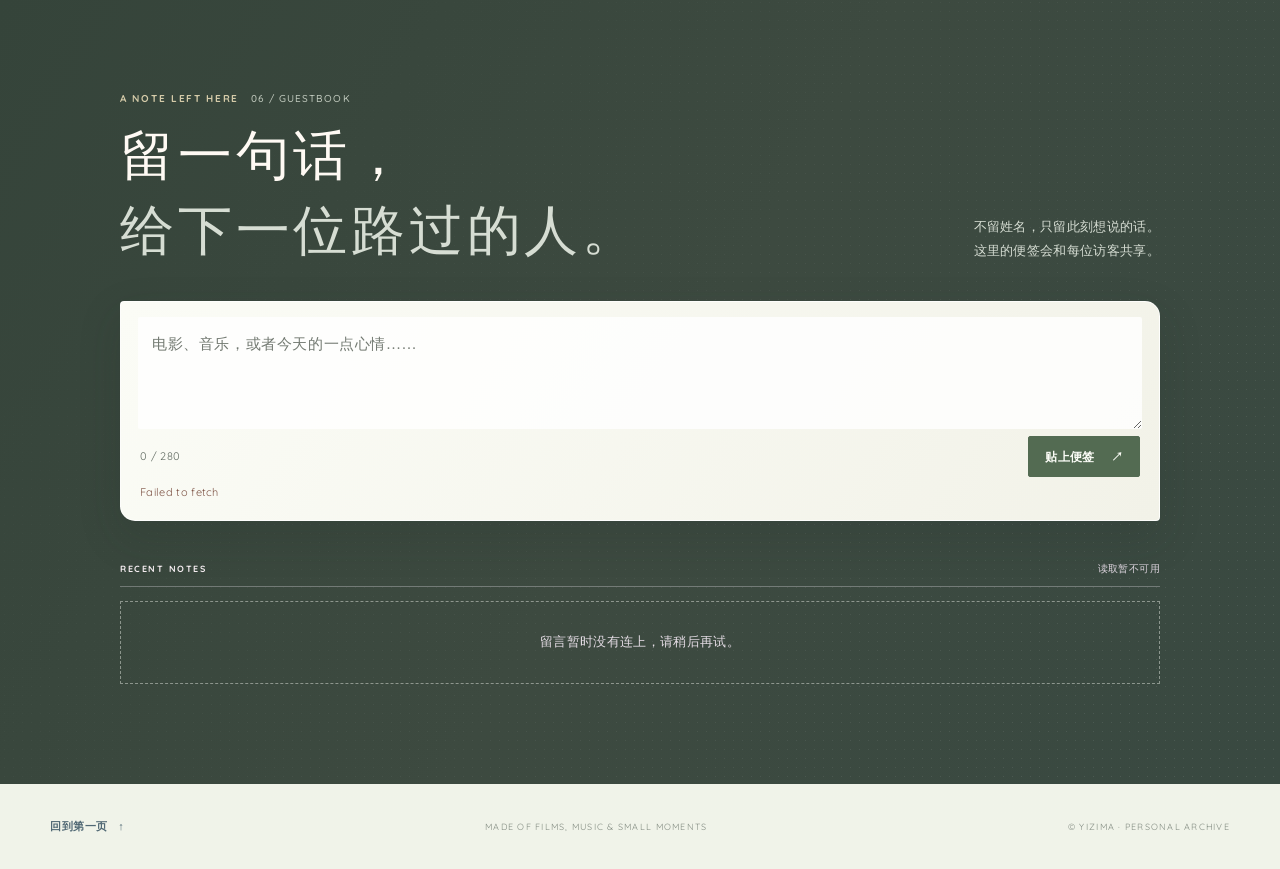
==== commit 2b0bd708: "fix: tune dusk blue theme and prevent UI overlap Co-authored-by: Muse https://museai.im/" ====
--- a/index.html
+++ b/index.html
@@ -16,10 +16,10 @@
   <link href="https://fonts.googleapis.com/css2?family=Caveat:wght@500;600;700&family=Quicksand:wght@400;500;600;700&family=ZCOOL+KuaiLe&display=swap" rel="stylesheet">
   <link rel="stylesheet" href="styles.css?v=20261015084500">
   <link rel="stylesheet" href="theme-matcha.css?v=20261015084500">
-  <link rel="stylesheet" href="journal-notes.css?v=20261016010000">
+  <link rel="stylesheet" href="journal-notes.css?v=20261018231500">
   <link rel="stylesheet" href="am02-00.css?v=20261016093000">
   <link rel="stylesheet" href="guestbook.css?v=20261016103000">
-  <link rel="stylesheet" href="theme-blue.css?v=20261018223000">
+  <link rel="stylesheet" href="theme-blue.css?v=20261018233100">
   <script src="script.js?v=20261016010000" defer></script>
   <script src="theme-toggle.js?v=20261018223000" defer></script>
   <script src="guestbook-config.js?v=20261016103000" defer></script>
--- a/journal-notes.css
+++ b/journal-notes.css
@@ -239,3 +239,16 @@
 .clip-section{background:linear-gradient(112deg,#edf1ed 0%,#f1f0ea 56%,#f5f1e8 100%)}
 .photo-section{background:linear-gradient(112deg,#eef1e8 0%,#f3f0e8 52%,#edf1eb 100%)}
 .about-section{background:linear-gradient(112deg,#e9efe5 0%,#f1f1e8 58%,#f3efe3 100%)}
+
+/* Keep scrapbook layers inside their own cards and scroll bounds. */
+.film-grid{row-gap:34px}
+.film-grid>.film-entry:nth-child(n){box-shadow:0 12px 30px rgba(35,49,43,.10)}
+.film-grid>.film-entry:nth-child(n):hover,.film-grid>.film-entry:nth-child(n):focus-within{box-shadow:0 16px 36px rgba(35,49,43,.14)}
+.film-grid>.film-entry .film-review-notes p:nth-child(n){margin:0;transform:none}
+.film-grid>.film-entry .film-review-notes{row-gap:9px}
+.film-grid>.film-entry .film-stills-scroll{padding:10px 10px 12px;clip-path:inset(0 round 12px)}
+.film-grid>.film-entry .film-stills-scroll .film-still:nth-child(n){transform:none}
+.film-grid>.film-entry .film-stills-scroll .film-still:hover{transform:translateY(-2px)}
+.film-grid>.film-entry .film-stills-scroll .film-still.is-selected{transform:none}
+@media(max-width:800px){.film-grid{row-gap:30px}}
+@media(max-width:560px){.film-grid{row-gap:26px}.film-stills-scroll{padding:9px 9px 11px}}
--- a/theme-blue.css
+++ b/theme-blue.css
@@ -183,7 +183,7 @@
 }
 .theme-switch button[aria-pressed="true"] { background: #536b52; color: #fff; box-shadow: 0 2px 7px rgba(39,61,42,.18); }
 .theme-swatch { width: 12px; height: 12px; flex: none; border: 1px solid rgba(47,66,76,.18); border-radius: 50%; background: linear-gradient(135deg,#8da27f 0 50%,#f1f3e9 50%); }
-.theme-switch [data-theme-choice="blue"] .theme-swatch { background: linear-gradient(135deg,#254c72 0 42%,#9ebbd2 42% 70%,#fff 70%); }
+.theme-switch [data-theme-choice="blue"] .theme-swatch { background: linear-gradient(135deg,#0d1829 0 42%,#8aa9c7 42% 70%,#fff 70%); }
 .theme-switch button:focus-visible { outline: 2px solid #315c82; outline-offset: 2px; }
 :root[data-theme="blue"] .theme-switch { border-color: rgba(105,137,164,.34); background: rgba(255,255,255,.78); }
 :root[data-theme="blue"] .theme-switch button[aria-pressed="true"] { background: #254c72; color: #fff; box-shadow: 0 2px 7px rgba(31,63,90,.22); }
@@ -250,3 +250,411 @@
 :root[data-theme="blue"] .listening-essay-copy strong { color: #263f56; }
 :root[data-theme="blue"] .listening-essay-copy>span:last-child { color: #526b81; }
 :root[data-theme="blue"] .listening-essay-copy i { color: #315f84; }
+
+/* Dusk-blue art direction: midnight blue leads, paper white breathes, mist blue bridges.
+   Sunset lavender, rose, and amber appear only as small editorial accents. */
+:root[data-theme="blue"] {
+  --paper: #f2f3f3;
+  --paper-light: #fbfbfa;
+  --paper-white: #ffffff;
+  --ink: #18263a;
+  --ink-soft: #34445a;
+  --muted: #596b80;
+  --muted-light: #78889a;
+  --line: #d9dfe5;
+  --line-dark: #b9c5d1;
+  --rust: #345b83;
+  --rust-dark: #1c3858;
+  --rust-pale: #d8e3ed;
+  --olive: #4d6885;
+  --shadow: 0 18px 48px rgba(10, 22, 39, .18);
+  --triad-coral: #bc8290;
+  --triad-coral-ink: #805563;
+  --triad-yellow: #d0ac70;
+  --triad-yellow-ink: #80663e;
+  --triad-blue: #8aa9c7;
+  --triad-blue-ink: #345b7d;
+  --triad-lilac: #9385ad;
+  --triad-lilac-ink: #625477;
+  --triad-mint: #77939a;
+  --triad-mint-ink: #49646d;
+  --surface-cream: #f8f6f1;
+  --surface-blush: #f5ecef;
+  --surface-blue: #dce7f0;
+  --surface-lilac: #eeeaf2;
+  --surface-mint: #e9eef0;
+  --surface-apricot: #f6efe4;
+  --surface-sky: #dce7f0;
+  --note-coral: #805563;
+  --note-coral-wash: rgba(245, 231, 235, .96);
+  --note-blue: #345b7d;
+  --note-blue-wash: rgba(222, 234, 244, .96);
+  --note-ochre: #80663e;
+  --note-ochre-wash: rgba(247, 239, 220, .97);
+  --note-lilac: #625477;
+  --note-lilac-wash: rgba(237, 231, 244, .96);
+  --note-teal: #49646d;
+  --note-teal-wash: rgba(226, 237, 238, .96);
+  --note-rose: #87556c;
+  --note-rose-wash: rgba(245, 231, 239, .97);
+  --elev-1: 0 1px 3px rgba(10, 22, 39, .12);
+  --elev-2: 0 4px 10px rgba(10, 22, 39, .14);
+  --elev-3: 0 12px 26px rgba(10, 22, 39, .18);
+  --elev-4: 0 22px 48px rgba(10, 22, 39, .24);
+}
+
+:root[data-theme="blue"] body {
+  background: #f2f3f3;
+  color: var(--ink);
+}
+:root[data-theme="blue"] body::before {
+  background: radial-gradient(ellipse at 18% 0%, rgba(255,255,255,.58), transparent 35%), radial-gradient(ellipse at 88% 35%, rgba(127,157,188,.13), transparent 30%);
+}
+:root[data-theme="blue"] .site-header {
+  background: rgba(13, 24, 41, .97);
+  border-bottom: 1px solid rgba(176, 196, 216, .17);
+  box-shadow: 0 8px 26px rgba(7, 16, 29, .23);
+  color: #f7f8fa;
+}
+:root[data-theme="blue"] .brand,
+:root[data-theme="blue"] .main-nav a { color: #eef2f6; }
+:root[data-theme="blue"] .brand small { color: #aebdcd; }
+:root[data-theme="blue"] .brand-mark { border-color: #9bb4cd; background: #1a2d46; }
+:root[data-theme="blue"] .brand-mark i { background: #d1ad75; }
+:root[data-theme="blue"] .main-nav a:hover,
+:root[data-theme="blue"] .main-nav a:focus-visible { color: #e6c08a; }
+:root[data-theme="blue"] .header-note { color: #cfdae5; }
+:root[data-theme="blue"] .status-dot { background: #c89aac; box-shadow: 0 0 0 4px rgba(200,154,172,.17); }
+:root[data-theme="blue"] .header-tools #museUser { border-color: rgba(230,238,246,.24); background: rgba(255,255,255,.08); color: #edf2f7; }
+:root[data-theme="blue"] #museUser button { border-left-color: rgba(230,238,246,.22); color: #e7c3cc; }
+:root[data-theme="blue"] .theme-switch { border-color: rgba(220,231,241,.26); background: rgba(255,255,255,.08); }
+:root[data-theme="blue"] .theme-switch button { color: #d5dfea; }
+:root[data-theme="blue"] .theme-switch button[aria-pressed="true"] { background: #e9edf1; color: #17263a; box-shadow: 0 2px 8px rgba(0,0,0,.2); }
+:root[data-theme="blue"] .theme-switch [data-theme-choice="matcha"][aria-pressed="true"] { background: #71836b; color: #fff; }
+:root[data-theme="blue"] .theme-switch [data-theme-choice="blue"][aria-pressed="true"] { background: #e9edf1; color: #17263a; }
+
+/* The opening spread and film room carry the deep, introspective blue. */
+:root[data-theme="blue"] .hero {
+  color: #f5f6f7;
+  background: radial-gradient(ellipse at 78% 48%, rgba(61,91,124,.34), transparent 42%), linear-gradient(118deg, #0b1423 0%, #13233a 56%, #1b2c44 100%);
+}
+:root[data-theme="blue"] .hero h1 { color: #f7f7f5; }
+:root[data-theme="blue"] .hero h1 em { color: #d9e4ee; }
+:root[data-theme="blue"] .eyebrow { color: #d6b77f; }
+:root[data-theme="blue"] .hero-intro { color: #c4cfdb; }
+:root[data-theme="blue"] .hero-footnote,
+:root[data-theme="blue"] .scroll-cue,
+:root[data-theme="blue"] .hero-caption { color: #aebdcd; }
+:root[data-theme="blue"] .stamp { border-color: #c291a0; background: rgba(196,145,160,.12); color: #e2bcc5; }
+:root[data-theme="blue"] .text-link { color: #e2e8ef; border-color: rgba(199,214,228,.38); }
+:root[data-theme="blue"] .text-link span { color: #dfb77b; }
+:root[data-theme="blue"] .hero-photo { box-shadow: 0 24px 60px rgba(0,0,0,.42); }
+:root[data-theme="blue"] .hero-photo::after { border-color: rgba(234,239,244,.64); }
+:root[data-theme="blue"] .hero-ticket {
+  border: 1px solid rgba(240,228,206,.58);
+  background: linear-gradient(135deg, #fbfaf7 0%, #f3f1ec 66%, #e8eaf0 100%);
+  box-shadow: 0 18px 38px rgba(0,0,0,.38);
+}
+:root[data-theme="blue"] .hero-ticket strong { color: #233953; }
+:root[data-theme="blue"] .ticket-top,
+:root[data-theme="blue"] .ticket-bottom,
+:root[data-theme="blue"] .hero-ticket>span:nth-of-type(2) { color: #596a7c; }
+:root[data-theme="blue"] .ticket-top b,
+:root[data-theme="blue"] .hero-index { color: #c29465; }
+:root[data-theme="blue"] .section-kicker { color: #805563; }
+:root[data-theme="blue"] .section-kicker span { color: #78889a; }
+:root[data-theme="blue"] .section-heading h2,
+:root[data-theme="blue"] .playlist-copy h2,
+:root[data-theme="blue"] .about-copy h2 { color: #17263a; }
+:root[data-theme="blue"] .section-heading h2::before,
+:root[data-theme="blue"] .playlist-copy h2::before,
+:root[data-theme="blue"] .about-copy h2::before { border-bottom-color: rgba(190,132,147,.58); }
+:root[data-theme="blue"] .section-heading h2::after,
+:root[data-theme="blue"] .playlist-copy h2::after,
+:root[data-theme="blue"] .about-copy h2::after { background: linear-gradient(to bottom, #89a9c8, rgba(137,169,200,.12)); }
+:root[data-theme="blue"] .heading-period { color: #c59667; }
+:root[data-theme="blue"] .hero-actions .button-primary { background: #f1f2f3; color: #14243a; }
+:root[data-theme="blue"] .hero-actions .button-primary:hover { background: #d8e2eb; }
+
+:root[data-theme="blue"] #films,
+:root[data-theme="blue"] .photo-section,
+:root[data-theme="blue"] .about-section { background: #f8f8f6; }
+:root[data-theme="blue"] .clip-section { background: linear-gradient(112deg,#d8e3ed 0%,#e7edf2 52%,#f2f3f3 100%); }
+:root[data-theme="blue"] .filter-chip,
+:root[data-theme="blue"] .filter-chip:nth-child(n) { background: #fff; border-color: #d5dce3; color: #34445a; }
+:root[data-theme="blue"] .filter-chip.is-active { border-color: #172a43; background: #172a43; color: #fff; }
+:root[data-theme="blue"] .filter-chip.is-active span { color: #d7e0e9; }
+:root[data-theme="blue"] .film-entry,
+:root[data-theme="blue"] .film-entry:nth-child(3n+1),
+:root[data-theme="blue"] .film-entry:nth-child(3n+2),
+:root[data-theme="blue"] .film-entry:nth-child(3n) {
+  border-color: rgba(255,255,255,.96);
+  background: linear-gradient(120deg, #fff 0%, #f7f8f8 72%);
+  box-shadow: 8px 10px 0 -2px #dbe5ee, 8px 10px 0 -1px rgba(34,58,83,.15), 16px 19px 0 -5px #cad8e4, 16px 19px 0 -4px rgba(34,58,83,.12), 0 20px 44px rgba(10,22,39,.17);
+}
+:root[data-theme="blue"] .film-entry:hover,
+:root[data-theme="blue"] .film-entry:focus-within { box-shadow: 10px 13px 0 -2px #dbe5ee, 10px 13px 0 -1px rgba(34,58,83,.18), 20px 24px 0 -5px #cad8e4, 20px 24px 0 -4px rgba(34,58,83,.14), 0 28px 58px rgba(10,22,39,.21); }
+:root[data-theme="blue"] .film-meta h3,
+:root[data-theme="blue"] .film-teaser,
+:root[data-theme="blue"] .film-detail-body .film-synopsis { color: #25364b; }
+:root[data-theme="blue"] .film-teaser { border-left-color: #7798b8; background: rgba(225,234,241,.55); }
+:root[data-theme="blue"] .film-expand { color: #1c3858; }
+:root[data-theme="blue"] .film-expand span { background: #dce6ef; }
+:root[data-theme="blue"] .film-detail-body { background: rgba(231,237,242,.66); }
+:root[data-theme="blue"] .film-review-notes p:nth-child(6n+1) { --note-accent:#805563; --note-wash:rgba(245,231,235,.96); }
+:root[data-theme="blue"] .film-review-notes p:nth-child(6n+2) { --note-accent:#625477; --note-wash:rgba(237,231,244,.96); }
+:root[data-theme="blue"] .film-review-notes p:nth-child(6n+3) { --note-accent:#80663e; --note-wash:rgba(247,239,220,.97); }
+:root[data-theme="blue"] .film-review-notes p:nth-child(6n+4) { --note-accent:#87556c; --note-wash:rgba(245,231,239,.97); }
+:root[data-theme="blue"] .film-review-notes p:nth-child(6n+5) { --note-accent:#345b7d; --note-wash:rgba(222,234,244,.96); }
+:root[data-theme="blue"] .film-review-notes p:nth-child(6n) { --note-accent:#80663e; --note-wash:rgba(247,239,220,.97); }
+:root[data-theme="blue"] .film-stills-scroll { background: rgba(255,255,255,.92); }
+:root[data-theme="blue"] .film-stills-scroll .film-still.is-selected { border-color: #345b7d; box-shadow: var(--elev-3),0 0 0 2px rgba(83,117,151,.3); }
+:root[data-theme="blue"] .film-tag { color: #76525d; background: rgba(250,249,247,.96); }
+:root[data-theme="blue"] .film-number { color: #bd8792; }
+:root[data-theme="blue"] .collection-note { color: #67778a; }
+
+/* Mist-blue is the bridge between paper sections and the night-blue rooms. */
+:root[data-theme="blue"] .vlog-section {
+  background: radial-gradient(ellipse at 78% 2%, rgba(188,135,151,.13), transparent 34%), linear-gradient(130deg,#091321 0%,#10213a 57%,#172a45 100%);
+  color: #f5f6f8;
+}
+:root[data-theme="blue"] .section-heading-light h2 { color: #f5f5f3; }
+:root[data-theme="blue"] .section-heading-light .section-kicker { color: #e3bd84; }
+:root[data-theme="blue"] .section-heading-light .section-kicker span,
+:root[data-theme="blue"] .section-heading-light .section-aside { color: #bdc9d6; }
+:root[data-theme="blue"] .vlog-card { background: rgba(226,234,242,.08); border-color: rgba(220,231,241,.18); }
+:root[data-theme="blue"] .vlog-frame { background: #172a43; border-color: rgba(214,225,236,.22); }
+:root[data-theme="blue"] .vlog-number,
+:root[data-theme="blue"] .vlog-arrow { color: #d2a5ad; }
+:root[data-theme="blue"] .vlog-caption h3 { color: #f5f5f3; }
+:root[data-theme="blue"] .vlog-caption p { color: #bec9d5; }
+:root[data-theme="blue"] .frame-label { background: rgba(13,27,44,.82); color: #f8f7f4; }
+:root[data-theme="blue"] .clip-card { background: linear-gradient(140deg,#eef1f3,#f8f8f6); border-color: rgba(104,132,159,.28); }
+:root[data-theme="blue"] .clip-frame { background: #1a2e48; border-color: #bdcbd8; }
+:root[data-theme="blue"] .clip-caption>span { color: #8a6472; }
+:root[data-theme="blue"] .clip-caption h3 { color: #24374d; }
+:root[data-theme="blue"] .interlude { background: linear-gradient(115deg,#dce6ef 0%,#edf0f2 58%,#f8f8f6 100%); }
+:root[data-theme="blue"] .interlude-mark { color: #9a788e; }
+:root[data-theme="blue"] .interlude p { color: #1c2d43; }
+:root[data-theme="blue"] .interlude-credit { color: #61758b; }
+:root[data-theme="blue"] .interlude-film i { border-color: #8ea8c0; }
+:root[data-theme="blue"] .photo-note-card { background: #fff; border-color: rgba(255,255,255,.96); }
+:root[data-theme="blue"] .photo-note-card:nth-child(4n+1) { --photo-accent:#805563; --photo-wash:#f5e7eb; }
+:root[data-theme="blue"] .photo-note-card:nth-child(4n+2) { --photo-accent:#625477; --photo-wash:#ede7f4; }
+:root[data-theme="blue"] .photo-note-card:nth-child(4n+3) { --photo-accent:#80663e; --photo-wash:#f7efdc; }
+:root[data-theme="blue"] .photo-note-card:nth-child(4n) { --photo-accent:#345b7d; --photo-wash:#deecf4; }
+:root[data-theme="blue"] .photo-caption p { color: #485b70; }
+
+/* Dusk settles over the soundtrack; warm accents echo the last light, not a second theme. */
+:root[data-theme="blue"] .playlist-section {
+  background: radial-gradient(ellipse at 8% 92%,rgba(184,126,149,.17),transparent 31%), linear-gradient(125deg,#0c1728 0%,#142640 58%,#1b2d45 100%);
+  color: #f5f5f3;
+}
+:root[data-theme="blue"] .playlist-copy .section-kicker { color: #e2bc82; }
+:root[data-theme="blue"] .playlist-copy .section-kicker span { color: #b8c5d3; }
+:root[data-theme="blue"] .playlist-copy h2 { color: #f7f6f3; }
+:root[data-theme="blue"] .playlist-copy h2 em { color: #d7a4b0; }
+:root[data-theme="blue"] .playlist-copy>p:not(.section-kicker):not(.audio-status) { color: #c5cfda; }
+:root[data-theme="blue"] .audio-status { color: #e4c28e; }
+:root[data-theme="blue"] .track-card { background: #f8f8f6; border-color: rgba(255,255,255,.84); box-shadow: 0 18px 44px rgba(0,0,0,.28); }
+:root[data-theme="blue"] .track-card-head { color: #6e7d8d; border-bottom-color: #dbe1e6; }
+:root[data-theme="blue"] .vinyl-icon { color: #9b829e; }
+:root[data-theme="blue"] .track-row { border-bottom-color: #e4e8eb; }
+:root[data-theme="blue"] .track-row:hover,
+:root[data-theme="blue"] .track-row.is-selected { background: #e5ebf0; }
+:root[data-theme="blue"] .track-index { color: #9a8792; }
+:root[data-theme="blue"] .track-action { color: #876476; }
+:root[data-theme="blue"] .play-button { background: #172b46; }
+:root[data-theme="blue"] .play-button:hover:not(:disabled) { background: #284767; }
+:root[data-theme="blue"] .next-button { border-color: #cbd5dd; background: #e9eef2; color: #293d54; }
+:root[data-theme="blue"] .about-section { background: linear-gradient(110deg,#e2eaf1 0%,#f4f5f4 65%,#f5ecee 100%); }
+:root[data-theme="blue"] .about-stamp { background: #f5eee0; color: #7b6342; }
+:root[data-theme="blue"] .about-copy>p:not(.section-kicker):not(.about-sign) { color: #44566a; }
+:root[data-theme="blue"] .about-sign { color: #53667b; }
+:root[data-theme="blue"] .about-sign span { color: #b78391; }
+:root[data-theme="blue"] .guestbook-section {
+  background: radial-gradient(ellipse at 83% 0%,rgba(154,119,164,.2),transparent 34%), linear-gradient(125deg,#081321 0%,#10213a 58%,#172942 100%);
+}
+:root[data-theme="blue"] .guestbook-heading .section-kicker { color: #e4c18a; }
+:root[data-theme="blue"] .guestbook-heading .section-kicker span { color: #bfcbd7; }
+:root[data-theme="blue"] .guestbook-heading h2 { color: #f7f7f5; }
+:root[data-theme="blue"] .guestbook-heading h2 em { color: #d5a7b3; }
+:root[data-theme="blue"] .guestbook-intro { color: #cad3dd; }
+:root[data-theme="blue"] .guestbook-form { background: linear-gradient(125deg,#fff 0%,#edf1f3 100%); color: #18263a; }
+:root[data-theme="blue"] .guestbook-submit { border-color: #1b3655; background: #1b3655; }
+:root[data-theme="blue"] .guestbook-submit:hover:not(:disabled) { color: #1b3655; }
+:root[data-theme="blue"] .guestbook-note:nth-child(4n+2) { background: #eee9f2; }
+:root[data-theme="blue"] .guestbook-note:nth-child(4n+3) { background: #f5e9ec; }
+:root[data-theme="blue"] .guestbook-note:nth-child(4n) { background: #f6efdf; }
+:root[data-theme="blue"] .guestbook-note::before { background: rgba(255,255,255,.62); }
+:root[data-theme="blue"] .guestbook-note time { color: #566a7f; }
+:root[data-theme="blue"] .site-footer { color: #63758a; }
+:root[data-theme="blue"] .back-top { color: #294d70; }
+:root[data-theme="blue"] .lightbox { background: rgba(5,12,22,.96); }
+
+/* The listening essay keeps its night photography and gains a dusk-paper reading palette. */
+:root[data-theme="blue"] .music-essay-page { background: #f1f2f2; }
+:root[data-theme="blue"] .music-essay-page .site-header { background: rgba(13,24,41,.97); }
+:root[data-theme="blue"] .essay-hero { background: #091321; }
+:root[data-theme="blue"] .essay-cover-shade { background: linear-gradient(90deg,rgba(5,12,23,.88) 0%,rgba(7,18,33,.59) 50%,rgba(18,34,53,.13) 100%),linear-gradient(0deg,rgba(5,12,23,.55),transparent 56%); }
+:root[data-theme="blue"] .essay-kicker { color: #e1c08a; }
+:root[data-theme="blue"] .essay-kicker i { background: #c39aa5; }
+:root[data-theme="blue"] .essay-track em { color: #d3a4b1; }
+:root[data-theme="blue"] .essay-aside { color: #50637a; }
+:root[data-theme="blue"] .aside-stamp { border-color: #b5c4d2; background: rgba(255,255,255,.5); color: #62768b; }
+:root[data-theme="blue"] .aside-stamp strong { color: #1d3857; }
+:root[data-theme="blue"] .essay-aside>p { color: #4b5f75; }
+:root[data-theme="blue"] .essay-aside>a { border-bottom-color: #b7c5d2; color: #294d70; }
+:root[data-theme="blue"] .essay-content { color: #35495f; }
+:root[data-theme="blue"] .essay-toc { border-bottom-color: #d5dce2; color: #65768a; }
+:root[data-theme="blue"] .essay-toc>span,
+:root[data-theme="blue"] .essay-toc a:hover { color: #294d70; }
+:root[data-theme="blue"] .lyric-quote { border-left-color: #7395b5; background: rgba(255,255,255,.78); box-shadow: 0 8px 25px rgba(10,22,39,.07); }
+:root[data-theme="blue"] .lyric-quote p { color: #314f6e; }
+:root[data-theme="blue"] .lyric-quote span { color: #74869a; }
+:root[data-theme="blue"] .essay-section p { color: #3d5065; }
+:root[data-theme="blue"] .essay-section .dropcap:first-letter { color: #345b83; }
+:root[data-theme="blue"] .essay-section h2 { color: #17263a; }
+:root[data-theme="blue"] .essay-section em { color: #785d7a; }
+:root[data-theme="blue"] .album-note { background: linear-gradient(115deg,rgba(255,255,255,.92),rgba(220,231,240,.9)); box-shadow: 0 12px 28px rgba(10,22,39,.08); }
+:root[data-theme="blue"] .album-index { color: #687a8e; }
+:root[data-theme="blue"] .album-note>div strong { color: #294968; }
+:root[data-theme="blue"] .album-note>div p { color: #748499; }
+:root[data-theme="blue"] .album-caption { color: #4d6075; }
+:root[data-theme="blue"] .center-quote>span { color: #9b7f9e; }
+:root[data-theme="blue"] .center-quote p { color: #223e5c; }
+:root[data-theme="blue"] .essay-pause { background: rgba(216,228,238,.86); color: #304f6f!important; }
+:root[data-theme="blue"] .essay-question { background: linear-gradient(135deg,#d9e4ed,#eee9f0 74%,#f3e8e9); }
+:root[data-theme="blue"] .essay-question span { color: #755e79; }
+:root[data-theme="blue"] .essay-question p { color: #203750; }
+:root[data-theme="blue"] .essay-footer { border-top-color: #d4dbe1; color: #718195; }
+:root[data-theme="blue"] .essay-footer a { color: #294d70; }
+:root[data-theme="blue"] .listening-essay-link { background: rgba(255,255,255,.94); box-shadow: 0 13px 32px rgba(10,22,39,.12); }
+:root[data-theme="blue"] .listening-essay-date { color: #785d7a; }
+:root[data-theme="blue"] .listening-essay-copy strong { color: #17263a; }
+:root[data-theme="blue"] .listening-essay-copy>span:last-child { color: #50637a; }
+:root[data-theme="blue"] .listening-essay-copy i { color: #9d6d7e; }
+
+/* Keep blue-theme paper layers inside their own card and scroll bounds. */
+:root[data-theme="blue"] .film-grid>.film-entry:nth-child(n) { box-shadow: 0 12px 30px rgba(9,20,35,.15); }
+:root[data-theme="blue"] .film-grid>.film-entry:nth-child(n):hover,
+:root[data-theme="blue"] .film-grid>.film-entry:nth-child(n):focus-within { box-shadow: 0 16px 36px rgba(9,20,35,.19); }
+:root[data-theme="blue"] .film-stills-scroll { box-shadow: 0 4px 12px rgba(20,43,66,.12); }
+
+/* Reference direction: cold ocean-blue imagery held inside a near-black frame. */
+:root[data-theme="blue"] body {
+  background: #08121f;
+  color: #e8edf2;
+}
+:root[data-theme="blue"] body::before {
+  background: radial-gradient(ellipse at 76% 13%, rgba(42,102,142,.2), transparent 36%), radial-gradient(ellipse at 14% 58%, rgba(29,67,101,.16), transparent 38%);
+}
+:root[data-theme="blue"] .site-header {
+  background: rgba(7,16,28,.96);
+  border-bottom-color: rgba(151,184,207,.16);
+  box-shadow: 0 8px 28px rgba(0,0,0,.28);
+}
+:root[data-theme="blue"] .hero {
+  background: radial-gradient(ellipse at 76% 50%, rgba(48,117,158,.42), transparent 42%), linear-gradient(125deg,#07111d 0%,#0c1c2d 56%,#142b40 100%);
+}
+:root[data-theme="blue"] #films,
+:root[data-theme="blue"] .photo-section,
+:root[data-theme="blue"] .about-section {
+  background: radial-gradient(ellipse at 82% 7%,rgba(53,119,157,.2),transparent 34%), linear-gradient(130deg,#0a1725 0%,#102238 58%,#14293d 100%);
+}
+:root[data-theme="blue"] .section-heading h2,
+:root[data-theme="blue"] .about-copy h2 { color: #f0f3f5; }
+:root[data-theme="blue"] .section-heading .section-kicker,
+:root[data-theme="blue"] .about-copy .section-kicker { color: #d9b37a; }
+:root[data-theme="blue"] .section-heading .section-kicker span,
+:root[data-theme="blue"] .section-heading .section-aside { color: #aebdcb; }
+:root[data-theme="blue"] .section-heading .section-kicker span { color: #bdcad5; }
+:root[data-theme="blue"] .section-heading .section-aside { color: #c1ccd6; }
+:root[data-theme="blue"] .section-heading h2,
+:root[data-theme="blue"] .about-copy h2 { text-shadow: 0 2px 18px rgba(0,0,0,.22); }
+:root[data-theme="blue"] #films-title,
+:root[data-theme="blue"] #clips-title,
+:root[data-theme="blue"] #photos-title,
+:root[data-theme="blue"] #about-title { color: #f0f3f5 !important; }
+:root[data-theme="blue"] #films .section-heading .section-kicker span,
+:root[data-theme="blue"] #films .section-heading .section-aside,
+:root[data-theme="blue"] .photo-section .section-heading .section-kicker span,
+:root[data-theme="blue"] .photo-section .section-heading .section-aside { color: #c1ccd6 !important; }
+:root[data-theme="blue"] .collection-note,
+:root[data-theme="blue"] .about-copy>p:not(.section-kicker):not(.about-sign),
+:root[data-theme="blue"] .about-sign { color: #c3ced8; }
+:root[data-theme="blue"] .collection-note::before { background: #7eb0ce; }
+:root[data-theme="blue"] .filter-chip,
+:root[data-theme="blue"] .filter-chip:nth-child(n) {
+  border-color: rgba(171,197,216,.28);
+  background: rgba(225,236,244,.08);
+  color: #d7e2eb;
+}
+:root[data-theme="blue"] .filter-chip:hover { border-color: #7ca8c4; background: rgba(99,151,184,.2); }
+:root[data-theme="blue"] .filter-chip.is-active { border-color: #87b9d5; background: #dbe8ef; color: #10243a; }
+:root[data-theme="blue"] .filter-chip.is-active span { color: #405d73; }
+:root[data-theme="blue"] .filter-chip,
+:root[data-theme="blue"] .filter-chip:nth-child(n) { border-color: rgba(171,197,216,.28) !important; background: rgba(225,236,244,.08) !important; color: #d7e2eb !important; }
+:root[data-theme="blue"] .filter-chip.is-active { border-color: #87b9d5 !important; background: #dbe8ef !important; color: #10243a !important; }
+:root[data-theme="blue"] .filter-chip.is-active span { color: #405d73 !important; }
+:root[data-theme="blue"] .film-grid>.film-entry:nth-child(n) {
+  border-color: rgba(242,247,250,.88);
+  background: linear-gradient(135deg,rgba(249,250,249,.98),rgba(231,239,244,.96));
+  color: #172a3d;
+}
+:root[data-theme="blue"] .film-grid>.film-entry:nth-child(n):hover,
+:root[data-theme="blue"] .film-grid>.film-entry:nth-child(n):focus-within { box-shadow: 0 16px 36px rgba(0,0,0,.34); }
+:root[data-theme="blue"] .film-grid>.film-entry .film-meta h3,
+:root[data-theme="blue"] .film-grid>.film-entry .film-expand { color: #18324a; }
+:root[data-theme="blue"] .film-grid>.film-entry .film-teaser,
+:root[data-theme="blue"] .film-grid>.film-entry .film-detail-body { background: rgba(214,229,239,.66); }
+:root[data-theme="blue"] .film-grid>.film-entry .film-teaser { border-left-color: #4b83a5; color: #344e63; }
+:root[data-theme="blue"] .film-grid>.film-entry .film-detail-body .film-synopsis { color: #344e63; }
+:root[data-theme="blue"] .film-grid>.film-entry .film-stills-scroll {
+  border-color: rgba(255,255,255,.96);
+  background: rgba(237,244,248,.96);
+  box-shadow: 0 5px 16px rgba(11,32,50,.16);
+}
+:root[data-theme="blue"] .clip-section {
+  background: radial-gradient(ellipse at 70% 10%,rgba(94,158,192,.22),transparent 35%), linear-gradient(132deg,#102b42 0%,#1b4965 52%,#17354d 100%);
+  color: #eef3f6;
+}
+:root[data-theme="blue"] .clip-section .section-heading h2 { color: #f2f5f6; }
+:root[data-theme="blue"] .clip-section .section-kicker { color: #dfbd88; }
+:root[data-theme="blue"] .clip-section .section-kicker span,
+:root[data-theme="blue"] .clip-section .section-aside { color: #bfd0db; }
+:root[data-theme="blue"] .clip-card {
+  border-color: rgba(218,234,244,.3);
+  background: linear-gradient(145deg,rgba(228,238,244,.97),rgba(247,249,249,.96));
+  box-shadow: 0 16px 38px rgba(3,13,23,.24);
+}
+:root[data-theme="blue"] .clip-frame { background: #0d2032; border-color: #91b7ce; }
+:root[data-theme="blue"] .clip-caption h3 { color: #18334b; }
+:root[data-theme="blue"] .clip-caption p { color: #50687c; }
+:root[data-theme="blue"] .interlude {
+  background: linear-gradient(115deg,#173950 0%,#285b77 58%,#1b3c55 100%);
+  color: #edf3f6;
+}
+:root[data-theme="blue"] .interlude p { color: #f0f3f4; }
+:root[data-theme="blue"] .interlude-credit { color: #c2d2dc; }
+:root[data-theme="blue"] .photo-note-card {
+  border-color: rgba(245,248,250,.88);
+  background: linear-gradient(145deg,#f7f8f7,#e8eef2);
+  box-shadow: 0 14px 34px rgba(0,0,0,.28);
+}
+:root[data-theme="blue"] .photo-caption { box-shadow: 0 5px 14px rgba(12,31,48,.1); }
+:root[data-theme="blue"] .about-stamp { border-color: rgba(224,188,133,.45); background: rgba(210,169,107,.12); color: #e2c18f; }
+:root[data-theme="blue"] .about-sign span { color: #d2a0ad; }
+:root[data-theme="blue"] .guestbook-section {
+  background: radial-gradient(ellipse at 78% 0%,rgba(70,118,150,.2),transparent 34%), linear-gradient(130deg,#07111d 0%,#0d1e30 58%,#14283b 100%);
+}
+:root[data-theme="blue"] .playlist-section {
+  background: radial-gradient(ellipse at 8% 92%,rgba(184,126,149,.13),transparent 31%), linear-gradient(125deg,#07111d 0%,#10243a 58%,#18344b 100%);
+}
+:root[data-theme="blue"] .music-essay-page { background: #08121f; }
+:root[data-theme="blue"] .music-essay-page .essay-content,
+:root[data-theme="blue"] .music-essay-page .essay-aside {
+  border-color: rgba(189,211,227,.18);
+  background: linear-gradient(145deg,#f1f4f5,#e4edf2);
+}
+:root[data-theme="blue"] .music-essay-page .essay-footer { color: #c1ccd6; }
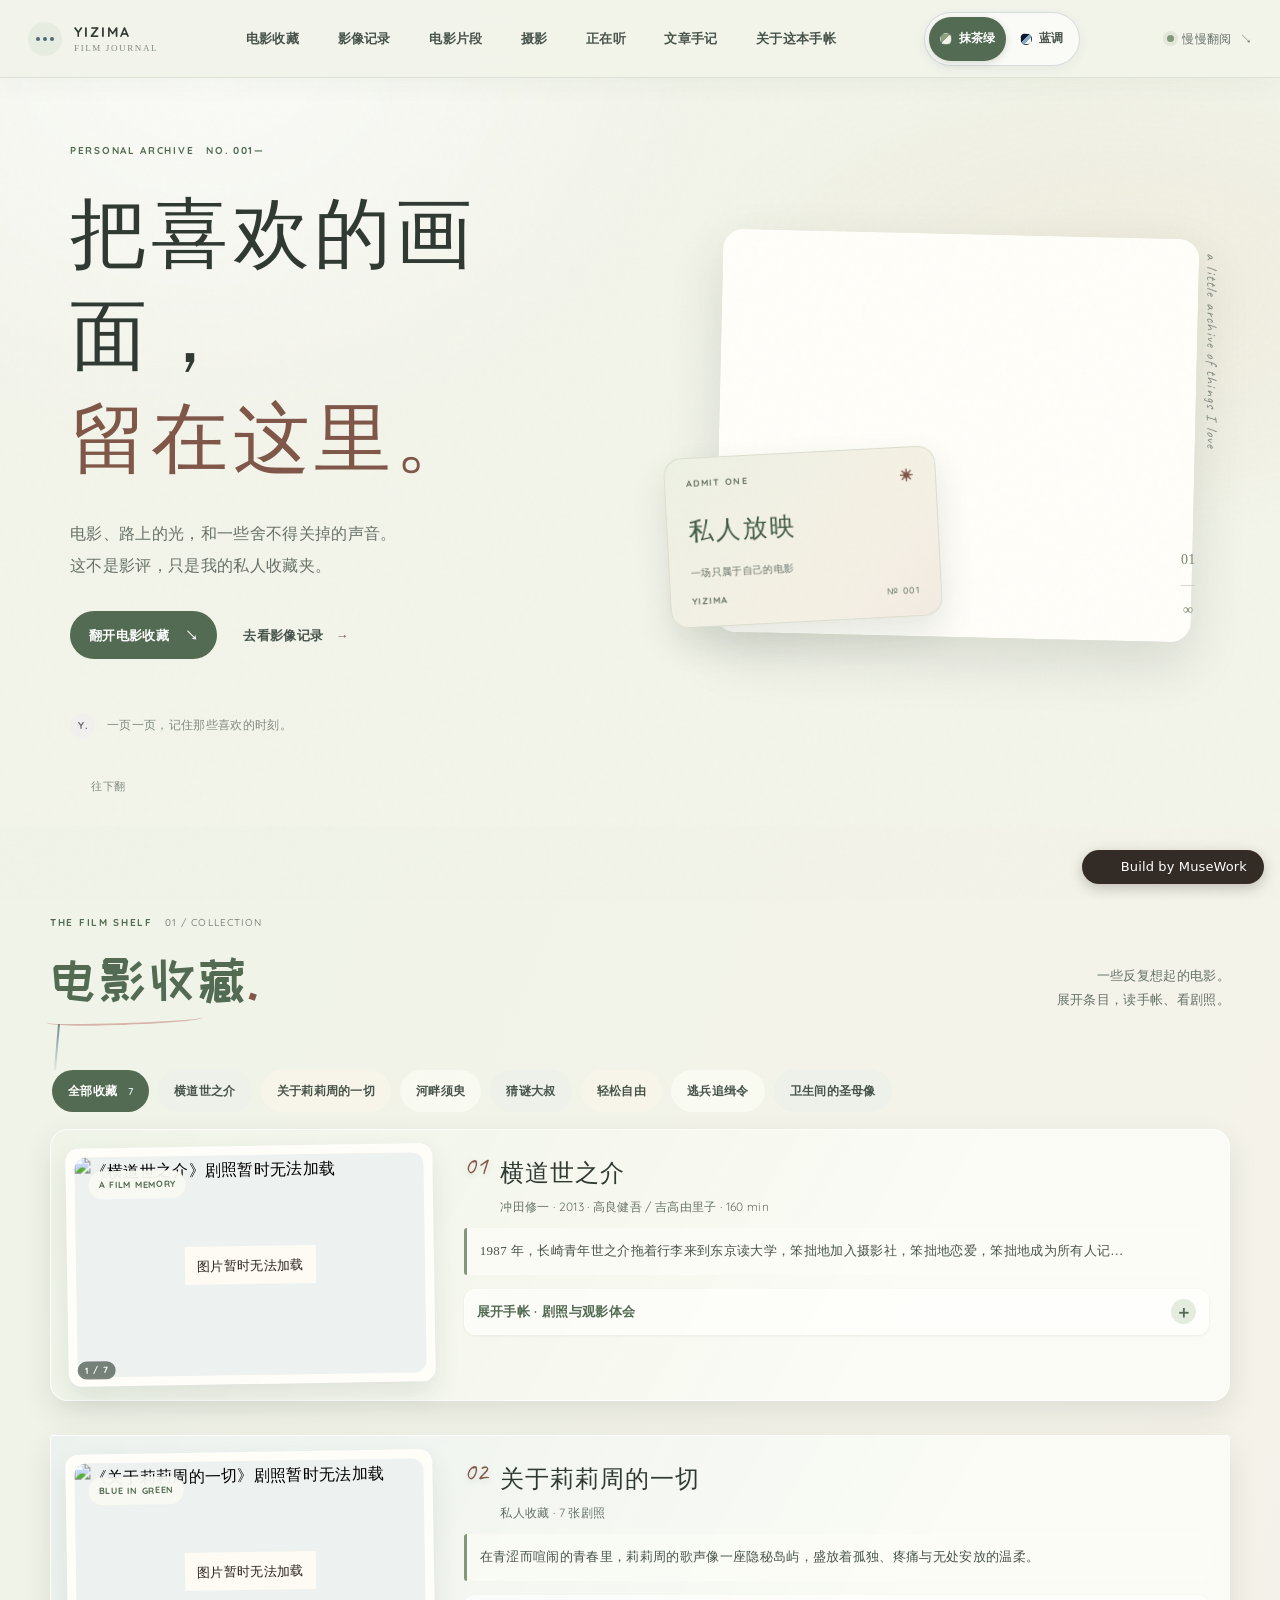
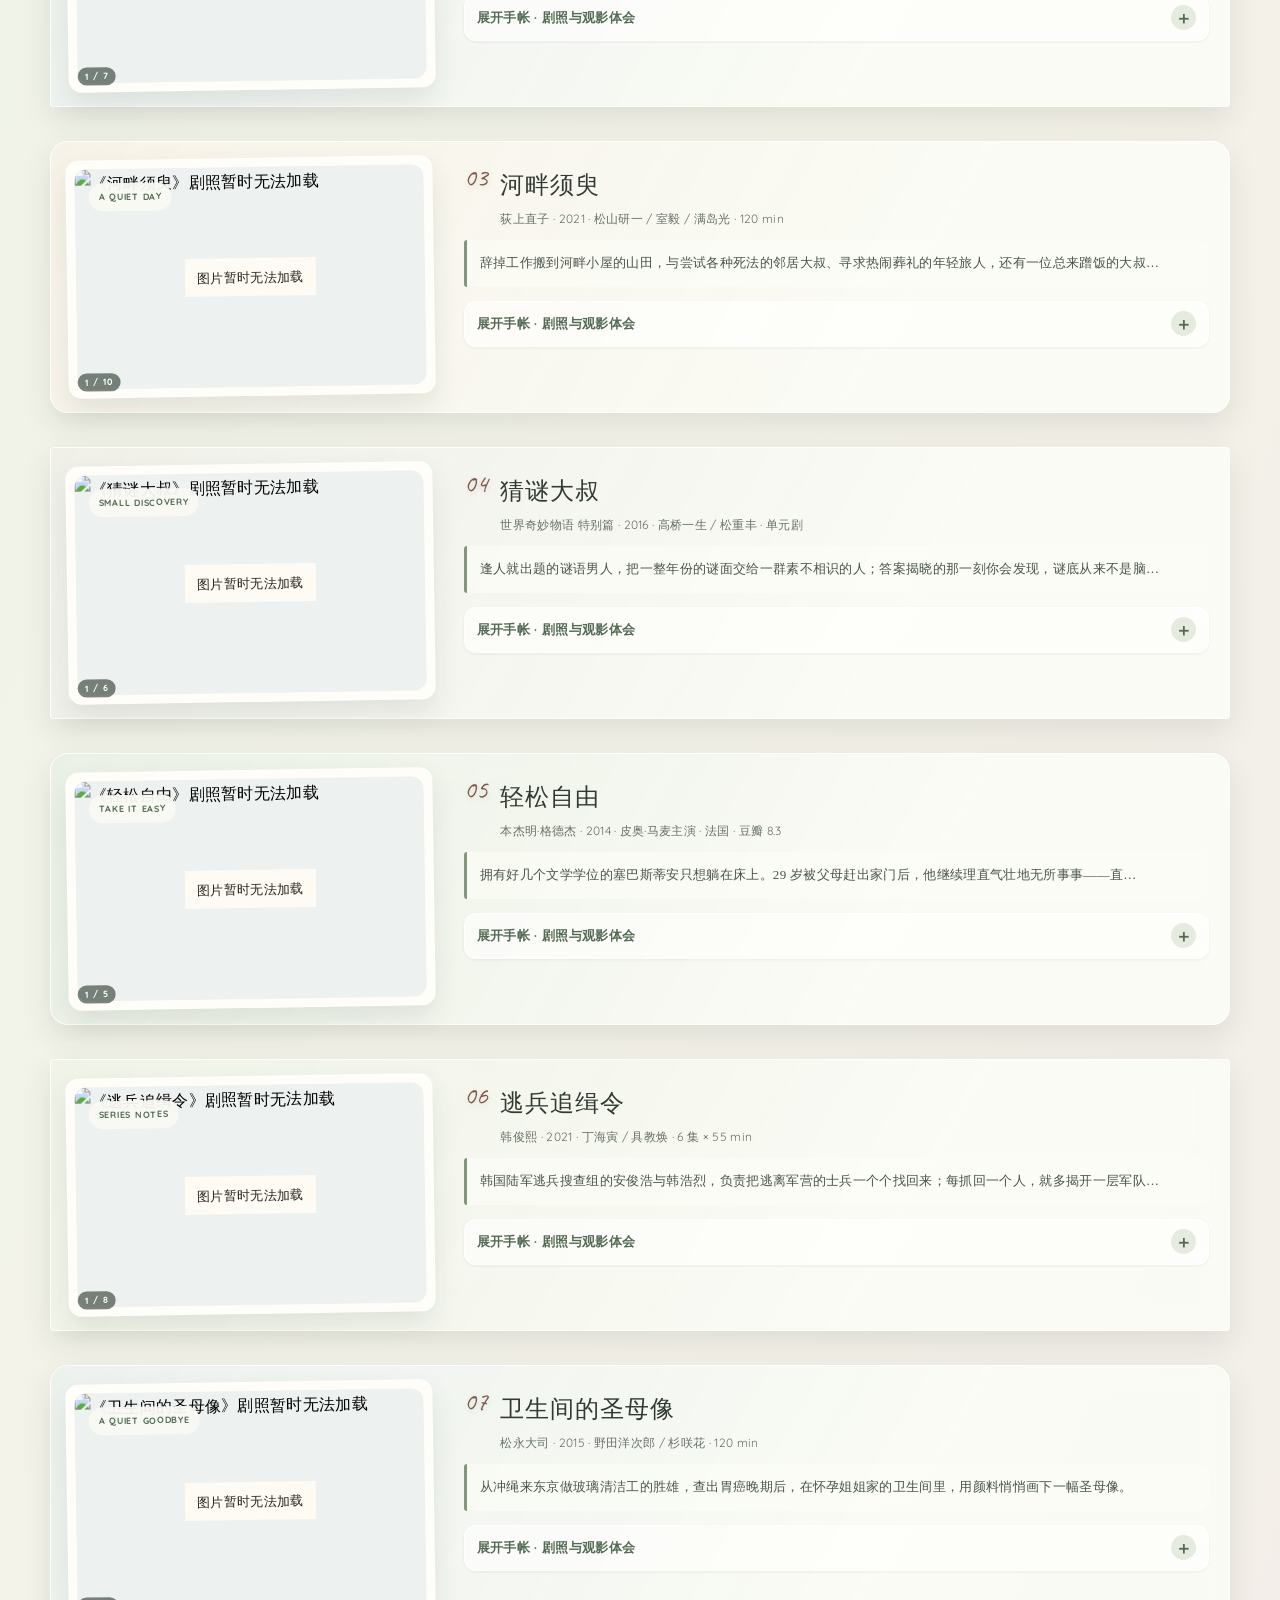
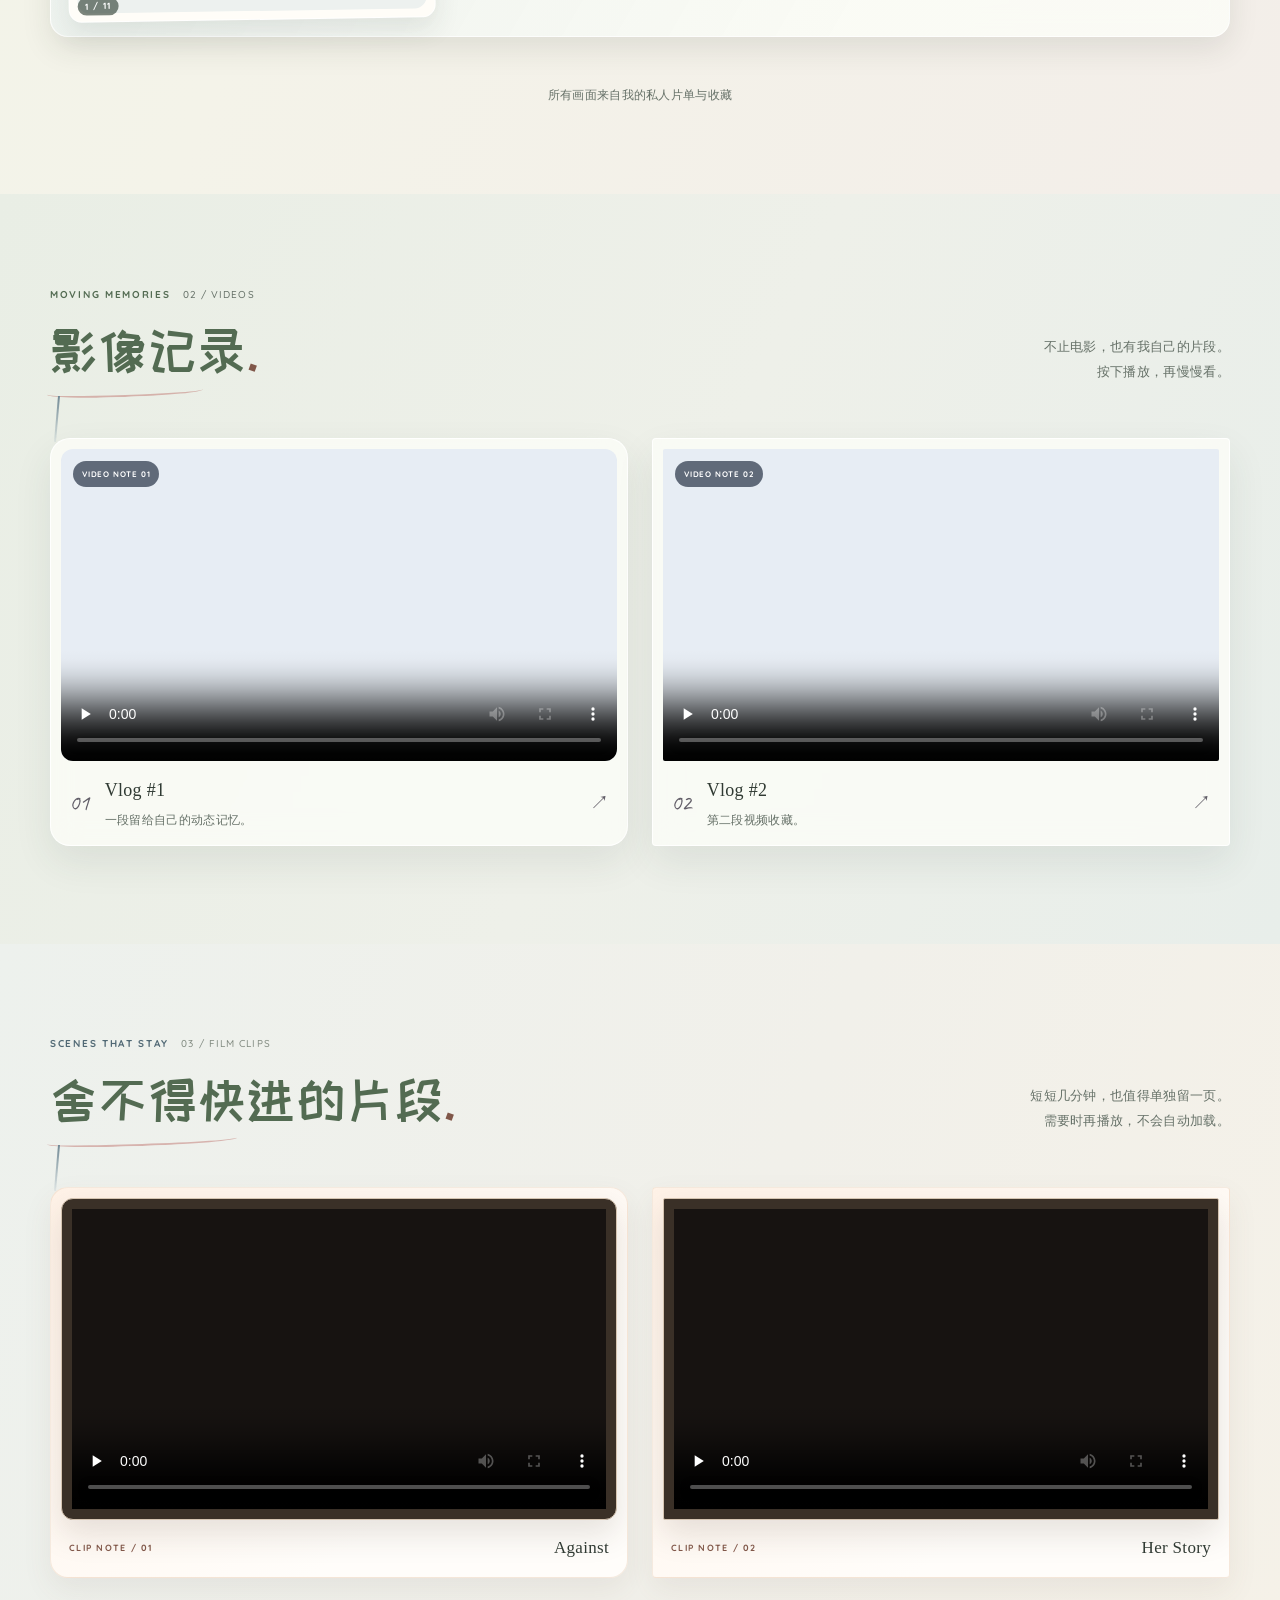
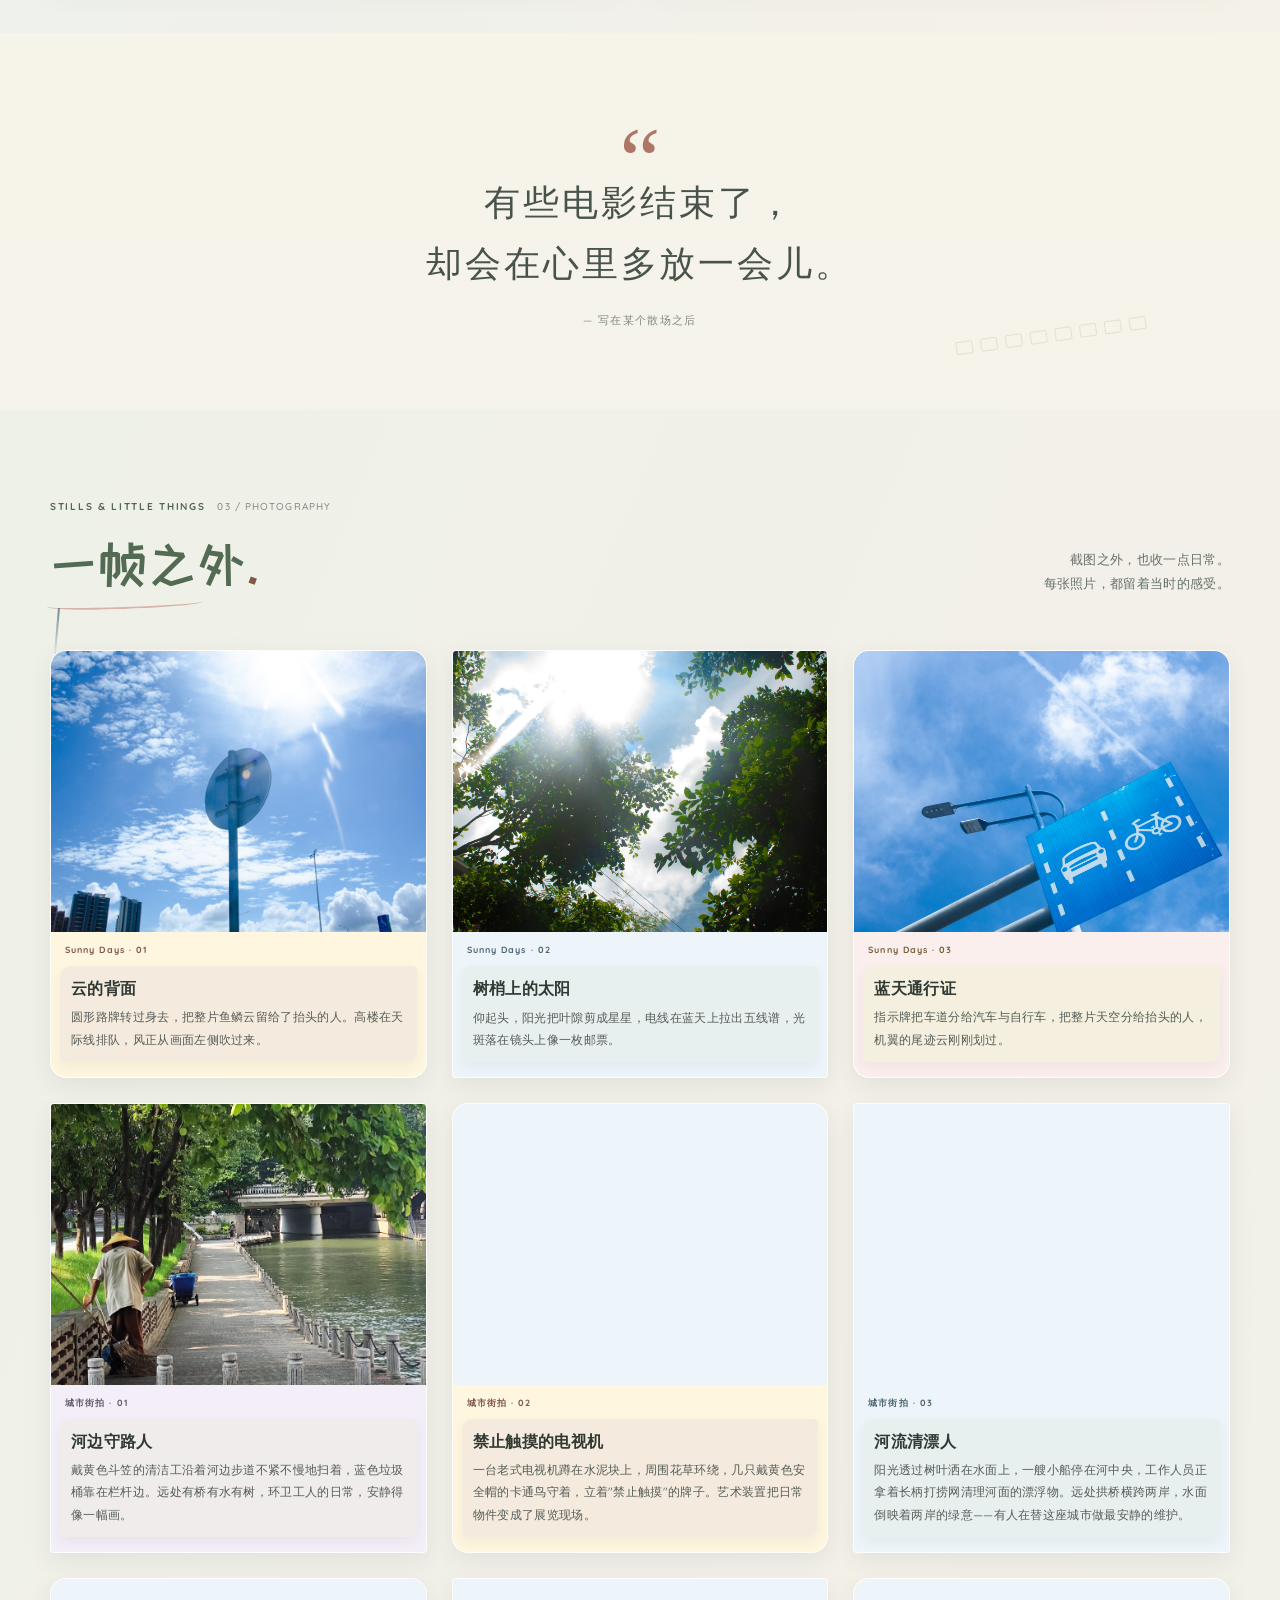
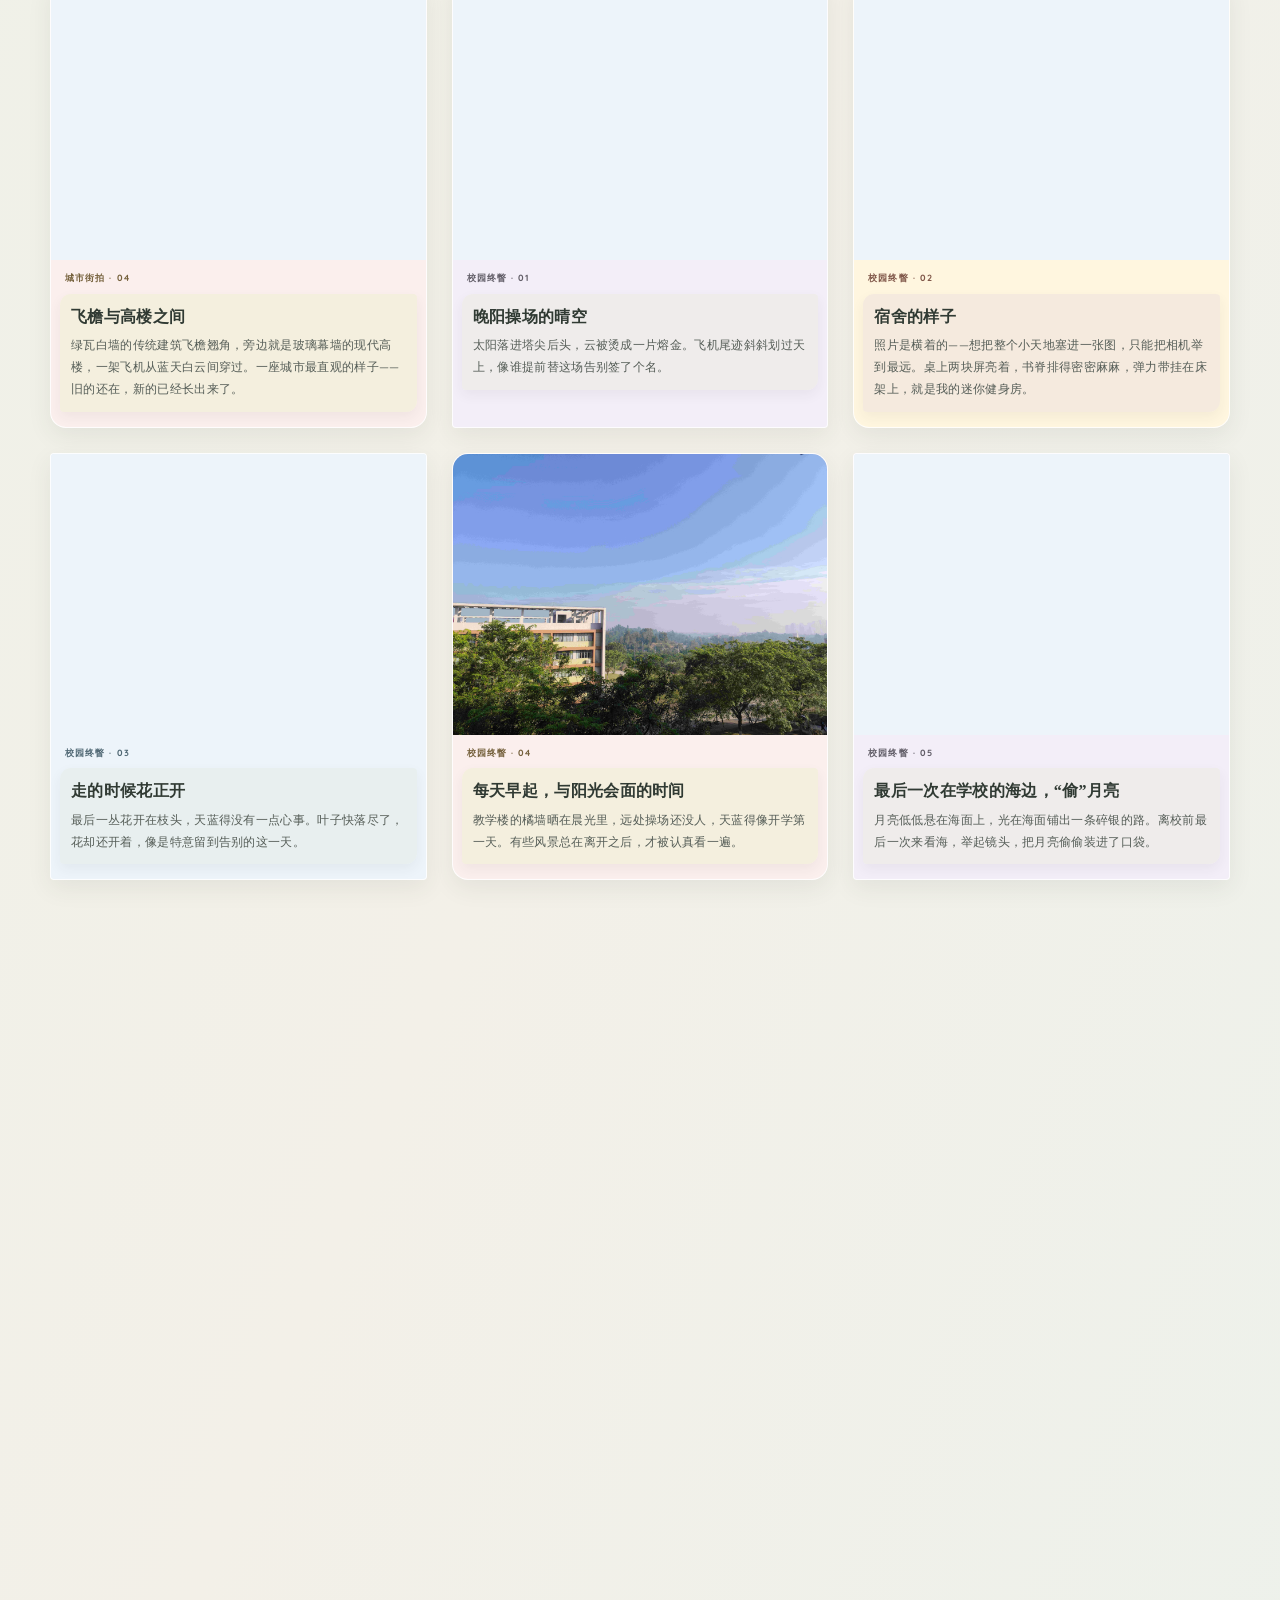
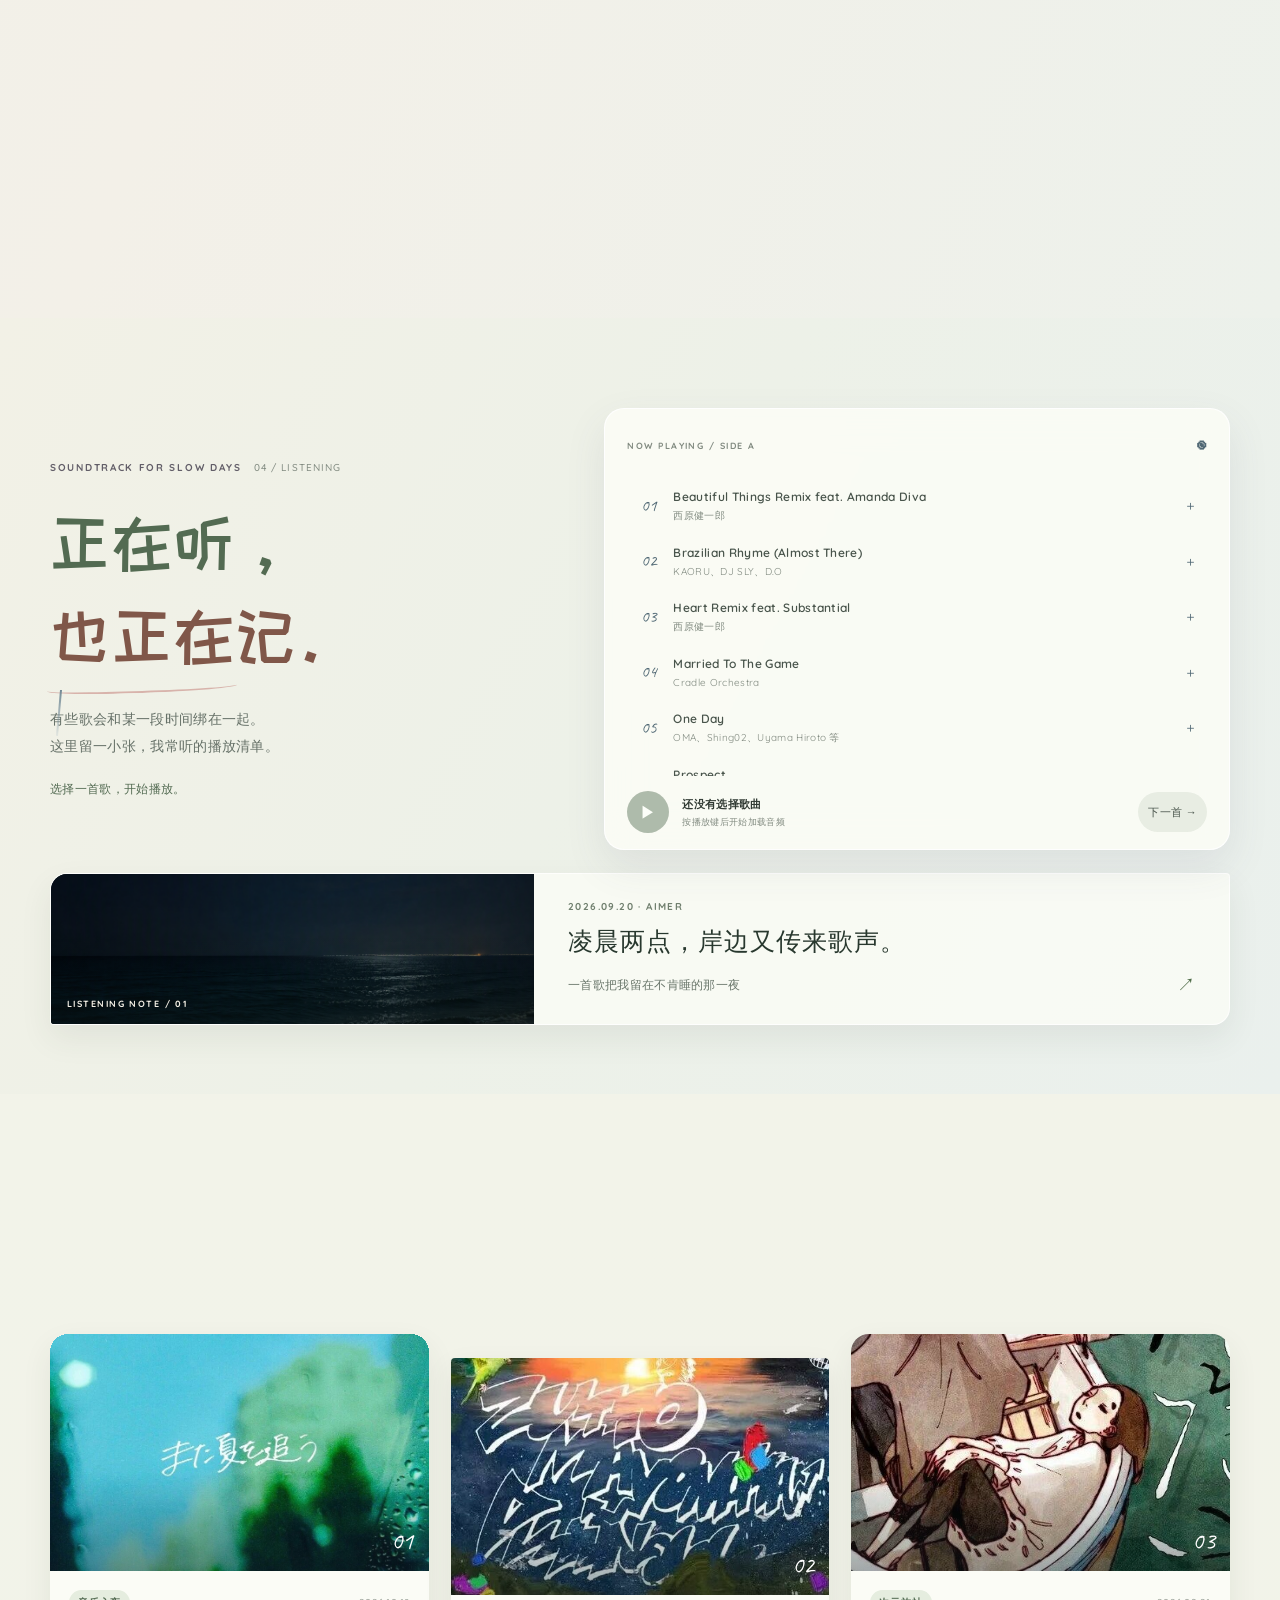
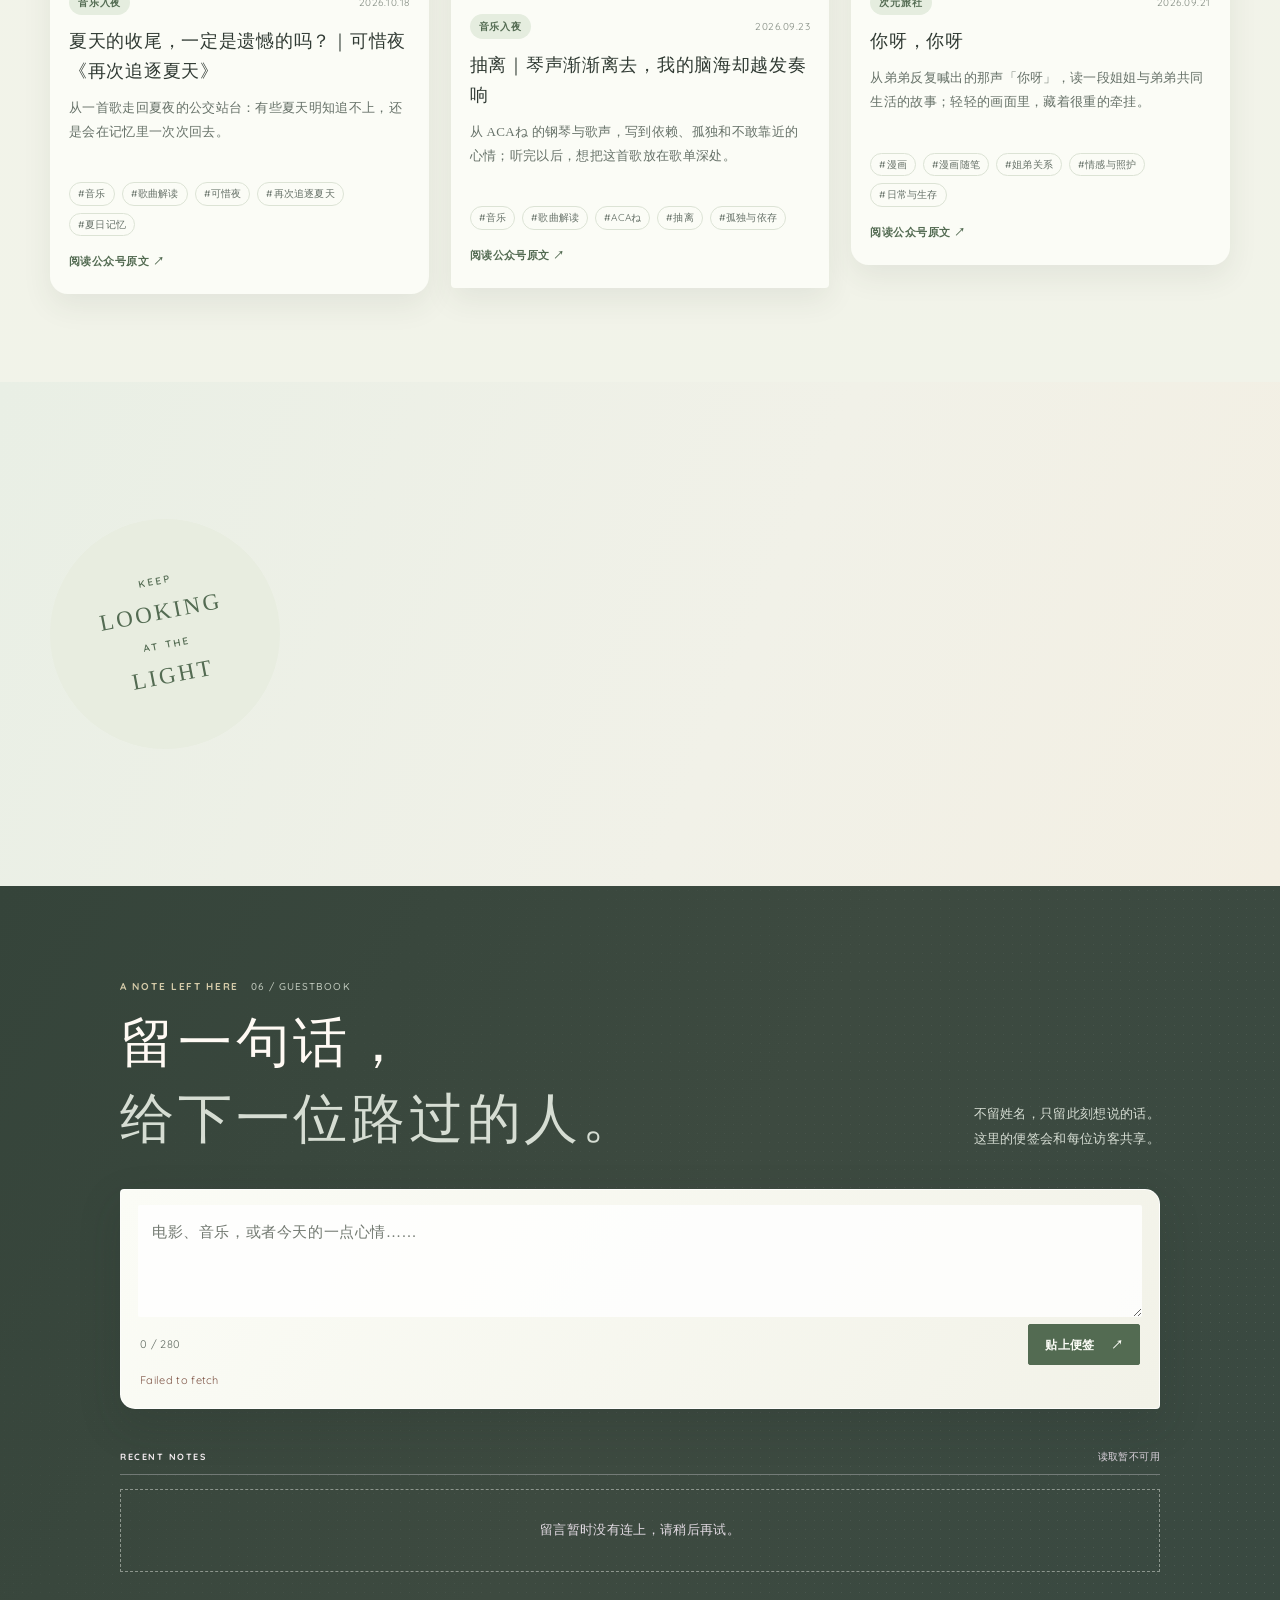
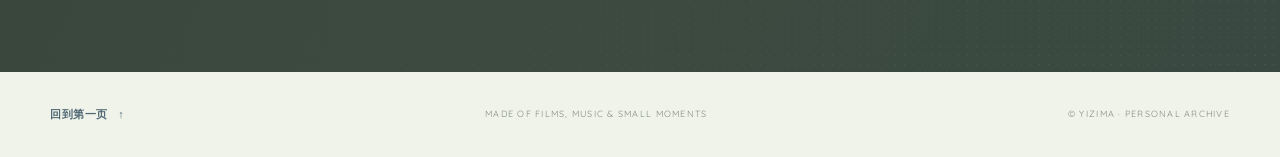
==== commit d0686d40: "feat: add WeChat articles to homepage Publish three tagged article cards and local cover images, alo" ====
--- a/index.html
+++ b/index.html
@@ -14,13 +14,13 @@
   <link rel="preconnect" href="https://fonts.googleapis.com">
   <link rel="preconnect" href="https://fonts.gstatic.com" crossorigin>
   <link href="https://fonts.googleapis.com/css2?family=Caveat:wght@500;600;700&family=Quicksand:wght@400;500;600;700&family=ZCOOL+KuaiLe&display=swap" rel="stylesheet">
-  <link rel="stylesheet" href="styles.css?v=20261015084500">
+  <link rel="stylesheet" href="styles.css?v=20261025203500">
   <link rel="stylesheet" href="theme-matcha.css?v=20261015084500">
   <link rel="stylesheet" href="journal-notes.css?v=20261018231500">
   <link rel="stylesheet" href="am02-00.css?v=20261016093000">
   <link rel="stylesheet" href="guestbook.css?v=20261016103000">
-  <link rel="stylesheet" href="theme-blue.css?v=20261018233100">
-  <script src="script.js?v=20261016010000" defer></script>
+  <link rel="stylesheet" href="theme-blue.css?v=20261018234200">
+  <script src="script.js?v=20261025203500" defer></script>
   <script src="theme-toggle.js?v=20261018223000" defer></script>
   <script src="guestbook-config.js?v=20261016103000" defer></script>
   <script src="guestbook.js?v=20261016103000" defer></script>
@@ -39,6 +39,7 @@
       <a href="#clips">电影片段</a>
       <a href="#photos">摄影</a>
       <a href="#playlist">正在听</a>
+      <a href="#articles">文章手记</a>
       <a href="#about">关于这本手帐</a>
     </nav>
     <div class="header-tools">
@@ -161,6 +162,14 @@
           <span class="listening-essay-copy"><span class="listening-essay-date">2026.09.20 · AIMER</span><strong>凌晨两点，岸边又传来歌声。</strong><span>一首歌把我留在不肯睡的那一夜 <i aria-hidden="true">↗</i></span></span>
         </a>
       </div>
+    </section>
+
+    <section class="section wrap articles-section" id="articles" aria-labelledby="articles-title">
+      <div class="section-heading">
+        <div><p class="section-kicker">WORDS KEPT AFTER DARK <span>05 / ARTICLES</span></p><h2 id="articles-title">文章手记<span class="heading-period">.</span></h2></div>
+        <p class="section-aside">音乐入夜，漫画旅社。<br>把写过的话，也留在这本手帐里。</p>
+      </div>
+      <div class="article-grid" id="article-grid" aria-live="polite"></div>
     </section>
 
     <section class="section wrap about-section" id="about" aria-labelledby="about-title">
--- a/styles.css
+++ b/styles.css
@@ -72,6 +72,29 @@
 .site-footer{border:0}.back-top{color:var(--rust-dark)}
 .lightbox{background:rgba(27,43,31,.95)}
 .film-image-button.image-unavailable{background:#dfe7d8;border-radius:16px}
+.article-grid{display:grid;grid-template-columns:repeat(3,minmax(0,1fr));gap:22px;align-items:start}
+.article-card{min-width:0;overflow:hidden;border-radius:18px;background:var(--paper-light);box-shadow:0 12px 30px rgba(45,68,48,.08);transition:transform .24s var(--ease),box-shadow .24s}
+.article-card:nth-child(2){margin-top:24px;border-radius:4px}
+.article-card:hover,.article-card:focus-within{transform:translateY(-5px);box-shadow:0 18px 38px rgba(45,68,48,.13)}
+.article-cover{position:relative;display:block;overflow:hidden;aspect-ratio:16/10;background:#dfe7d8}
+.article-cover::after{content:"";position:absolute;inset:0;background:linear-gradient(180deg,transparent 58%,rgba(14,27,31,.38))}
+.article-cover img{width:100%;height:100%;object-fit:cover;transition:transform .5s var(--ease)}
+.article-card:hover .article-cover img{transform:scale(1.035)}
+.article-number{position:absolute;right:15px;bottom:7px;z-index:1;color:#fff;font-family:Caveat,cursive;font-size:25px}
+.article-copy{padding:19px 19px 21px}
+.article-meta{display:flex;justify-content:space-between;align-items:center;gap:10px;color:var(--muted-light);font-size:10px;letter-spacing:.05em}
+.article-category{padding:4px 9px;border-radius:999px;background:#e5eddf;color:var(--rust-dark);font-size:10px;font-weight:700;letter-spacing:.08em}
+.article-title{display:block;margin-top:12px;color:var(--ink);text-decoration:none}
+.article-title h3{margin:0;font-family:var(--serif);font-size:18px;font-weight:500;line-height:1.65;letter-spacing:.04em}
+.article-title:hover{color:var(--rust-dark)}
+.article-digest{min-height:5.5em;margin:9px 0 15px;color:var(--muted);font-family:var(--serif);font-size:13px;line-height:1.85}
+.article-tags{display:flex;flex-wrap:wrap;gap:7px;margin:0;padding:0;list-style:none}
+.article-tags li{padding:3px 8px;border:1px solid var(--line);border-radius:999px;color:var(--muted);font-size:10px;line-height:1.55;letter-spacing:.02em}
+.article-read-link{display:inline-block;margin-top:16px;color:var(--rust-dark);font-size:11px;font-weight:700;letter-spacing:.04em}
+.article-read-link:hover{text-decoration:underline;text-underline-offset:4px}
+@media(max-width:1020px){.article-grid{grid-template-columns:repeat(2,minmax(0,1fr));gap:18px}.article-card:nth-child(2){margin-top:16px}}
+@media(max-width:720px){.article-grid{gap:14px}.article-copy{padding:14px 13px 16px}.article-title h3{font-size:16px}.article-digest{min-height:7.2em;font-size:13px}.article-meta{align-items:flex-start;flex-direction:column;gap:4px}.article-tags{gap:5px}.article-tags li{font-size:10px}}
+@media(max-width:390px){.article-grid{grid-template-columns:1fr;gap:17px}.article-card:nth-child(2){margin-top:0}.article-cover{aspect-ratio:16/9}.article-copy{padding:16px}.article-meta{align-items:center;flex-direction:row}.article-digest{min-height:0}}
 @media(max-width:1020px){.film-card:nth-child(3n+2){transform:none}.film-card:nth-child(even){transform:translateY(16px)}.film-card:nth-child(even):hover{transform:translateY(12px)}}
 @media(max-width:720px){.section{padding-block:67px}.film-card{padding-bottom:10px}.film-card:nth-child(3n+2){transform:none}.film-card:nth-child(even){transform:translateY(12px)}.film-card:nth-child(even):hover{transform:translateY(8px)}.film-meta{padding:10px 11px 0}.vlog-card,.clip-card{padding:8px}.track-card{padding:17px 14px 14px}.photo-item{padding-bottom:24px}}
 @media(max-width:390px){.film-card:nth-child(even){transform:none}}
--- a/theme-blue.css
+++ b/theme-blue.css
@@ -658,3 +658,65 @@
   background: linear-gradient(145deg,#f1f4f5,#e4edf2);
 }
 :root[data-theme="blue"] .music-essay-page .essay-footer { color: #c1ccd6; }
+
+/* Frosted cold-blue glass softens the white surfaces against the night field. */
+:root[data-theme="blue"] .hero-ticket,
+:root[data-theme="blue"] .film-grid>.film-entry:nth-child(n),
+:root[data-theme="blue"] .clip-card,
+:root[data-theme="blue"] .photo-note-card,
+:root[data-theme="blue"] .track-card,
+:root[data-theme="blue"] .guestbook-form,
+:root[data-theme="blue"] .guestbook-note,
+:root[data-theme="blue"] .listening-essay-link,
+:root[data-theme="blue"] .music-essay-page .essay-content,
+:root[data-theme="blue"] .music-essay-page .essay-aside {
+  border-color: rgba(219,235,246,.42);
+  background: linear-gradient(135deg,rgba(210,229,241,.78),rgba(186,211,229,.64));
+  box-shadow: 0 16px 42px rgba(1,10,20,.2), inset 0 1px 0 rgba(255,255,255,.28);
+  -webkit-backdrop-filter: blur(18px) saturate(125%);
+  backdrop-filter: blur(18px) saturate(125%);
+}
+:root[data-theme="blue"] .hero-ticket { background: linear-gradient(135deg,rgba(235,243,248,.86),rgba(194,216,231,.72)); }
+:root[data-theme="blue"] .film-grid>.film-entry:nth-child(n) { color: #172a3d; }
+:root[data-theme="blue"] .film-grid>.film-entry .film-stills-scroll {
+  border-color: rgba(235,245,250,.52);
+  background: rgba(197,219,234,.66);
+  box-shadow: 0 5px 16px rgba(11,32,50,.16), inset 0 1px 0 rgba(255,255,255,.34);
+  -webkit-backdrop-filter: blur(14px) saturate(125%);
+  backdrop-filter: blur(14px) saturate(125%);
+}
+:root[data-theme="blue"] .film-grid>.film-entry .film-teaser,
+:root[data-theme="blue"] .film-grid>.film-entry .film-detail-body,
+:root[data-theme="blue"] .film-grid>.film-entry .film-detail-body .film-synopsis {
+  border-color: rgba(217,234,245,.42);
+  background: rgba(191,215,231,.54);
+  -webkit-backdrop-filter: blur(12px);
+  backdrop-filter: blur(12px);
+}
+:root[data-theme="blue"] .clip-card { background: linear-gradient(145deg,rgba(214,231,241,.78),rgba(189,215,231,.64)); }
+:root[data-theme="blue"] .photo-note-card { background: linear-gradient(145deg,rgba(220,235,244,.8),rgba(191,214,229,.66)); }
+:root[data-theme="blue"] .photo-caption { background: rgba(190,215,232,.58); -webkit-backdrop-filter: blur(12px); backdrop-filter: blur(12px); }
+:root[data-theme="blue"] .track-card { background: linear-gradient(135deg,rgba(211,229,241,.82),rgba(173,202,222,.68)); }
+:root[data-theme="blue"] .track-row:hover,
+:root[data-theme="blue"] .track-row.is-selected { background: rgba(137,177,203,.32); }
+:root[data-theme="blue"] .guestbook-form { background: linear-gradient(135deg,rgba(222,237,246,.82),rgba(186,211,229,.68)); }
+:root[data-theme="blue"] .guestbook-note:nth-child(4n+2),
+:root[data-theme="blue"] .guestbook-note:nth-child(4n+3),
+:root[data-theme="blue"] .guestbook-note:nth-child(4n) { background: rgba(189,215,231,.72); }
+:root[data-theme="blue"] .guestbook-form textarea { background: rgba(237,245,249,.7); }
+:root[data-theme="blue"] .music-essay-page .essay-content,
+:root[data-theme="blue"] .music-essay-page .essay-aside { background: linear-gradient(140deg,rgba(212,230,241,.8),rgba(179,207,225,.68)); }
+:root[data-theme="blue"] .music-essay-page .lyric-quote,
+:root[data-theme="blue"] .music-essay-page .album-note,
+:root[data-theme="blue"] .music-essay-page .essay-question { background: rgba(185,211,229,.58); -webkit-backdrop-filter: blur(14px); backdrop-filter: blur(14px); }
+
+:root[data-theme="blue"] .article-card {
+  border-color: rgba(219,235,246,.42);
+  background: linear-gradient(135deg,rgba(210,229,241,.78),rgba(186,211,229,.64));
+  box-shadow: 0 16px 42px rgba(1,10,20,.2),inset 0 1px 0 rgba(255,255,255,.28);
+  -webkit-backdrop-filter: blur(18px) saturate(125%);
+  backdrop-filter: blur(18px) saturate(125%);
+}
+:root[data-theme="blue"] .article-category { background: rgba(46,91,122,.2); color: #244c68; }
+:root[data-theme="blue"] .article-tags li { border-color: rgba(58,96,124,.24); color: #375770; }
+:root[data-theme="blue"] .article-read-link { color: #244e6c; }
